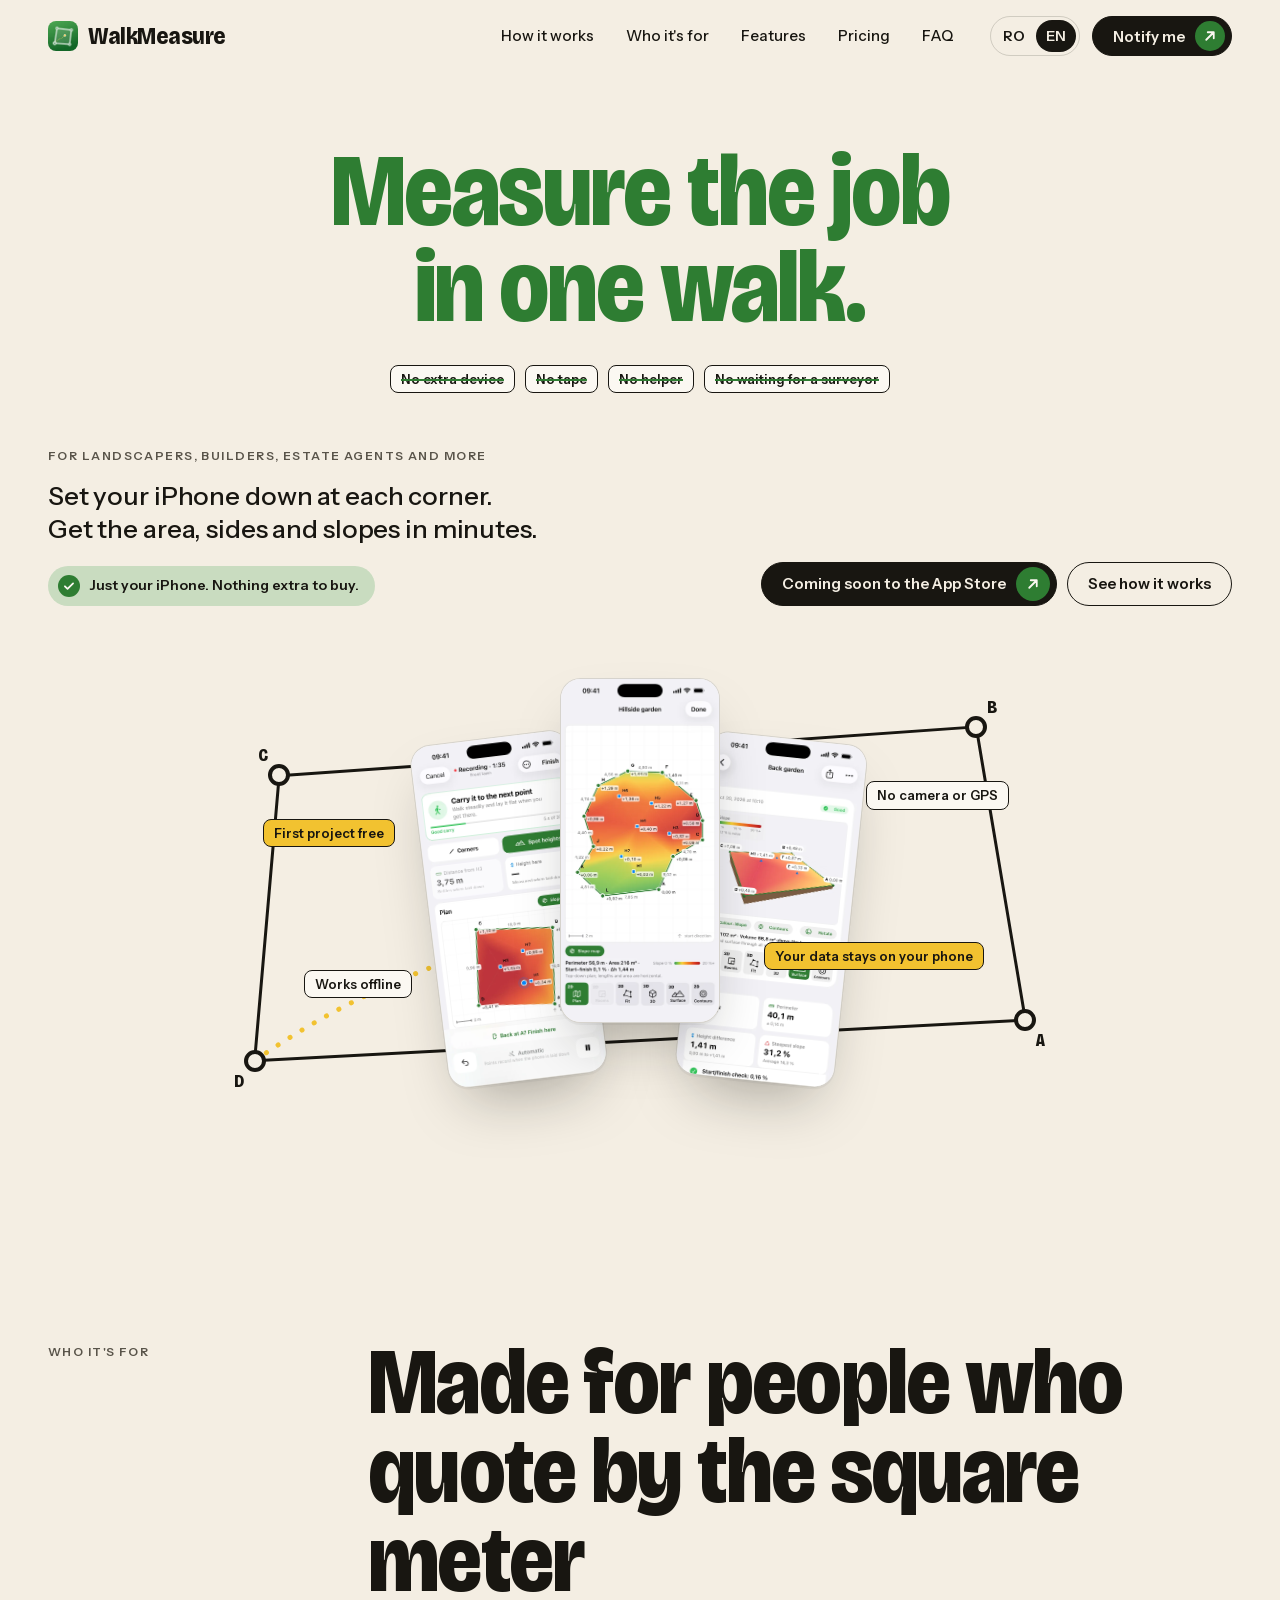
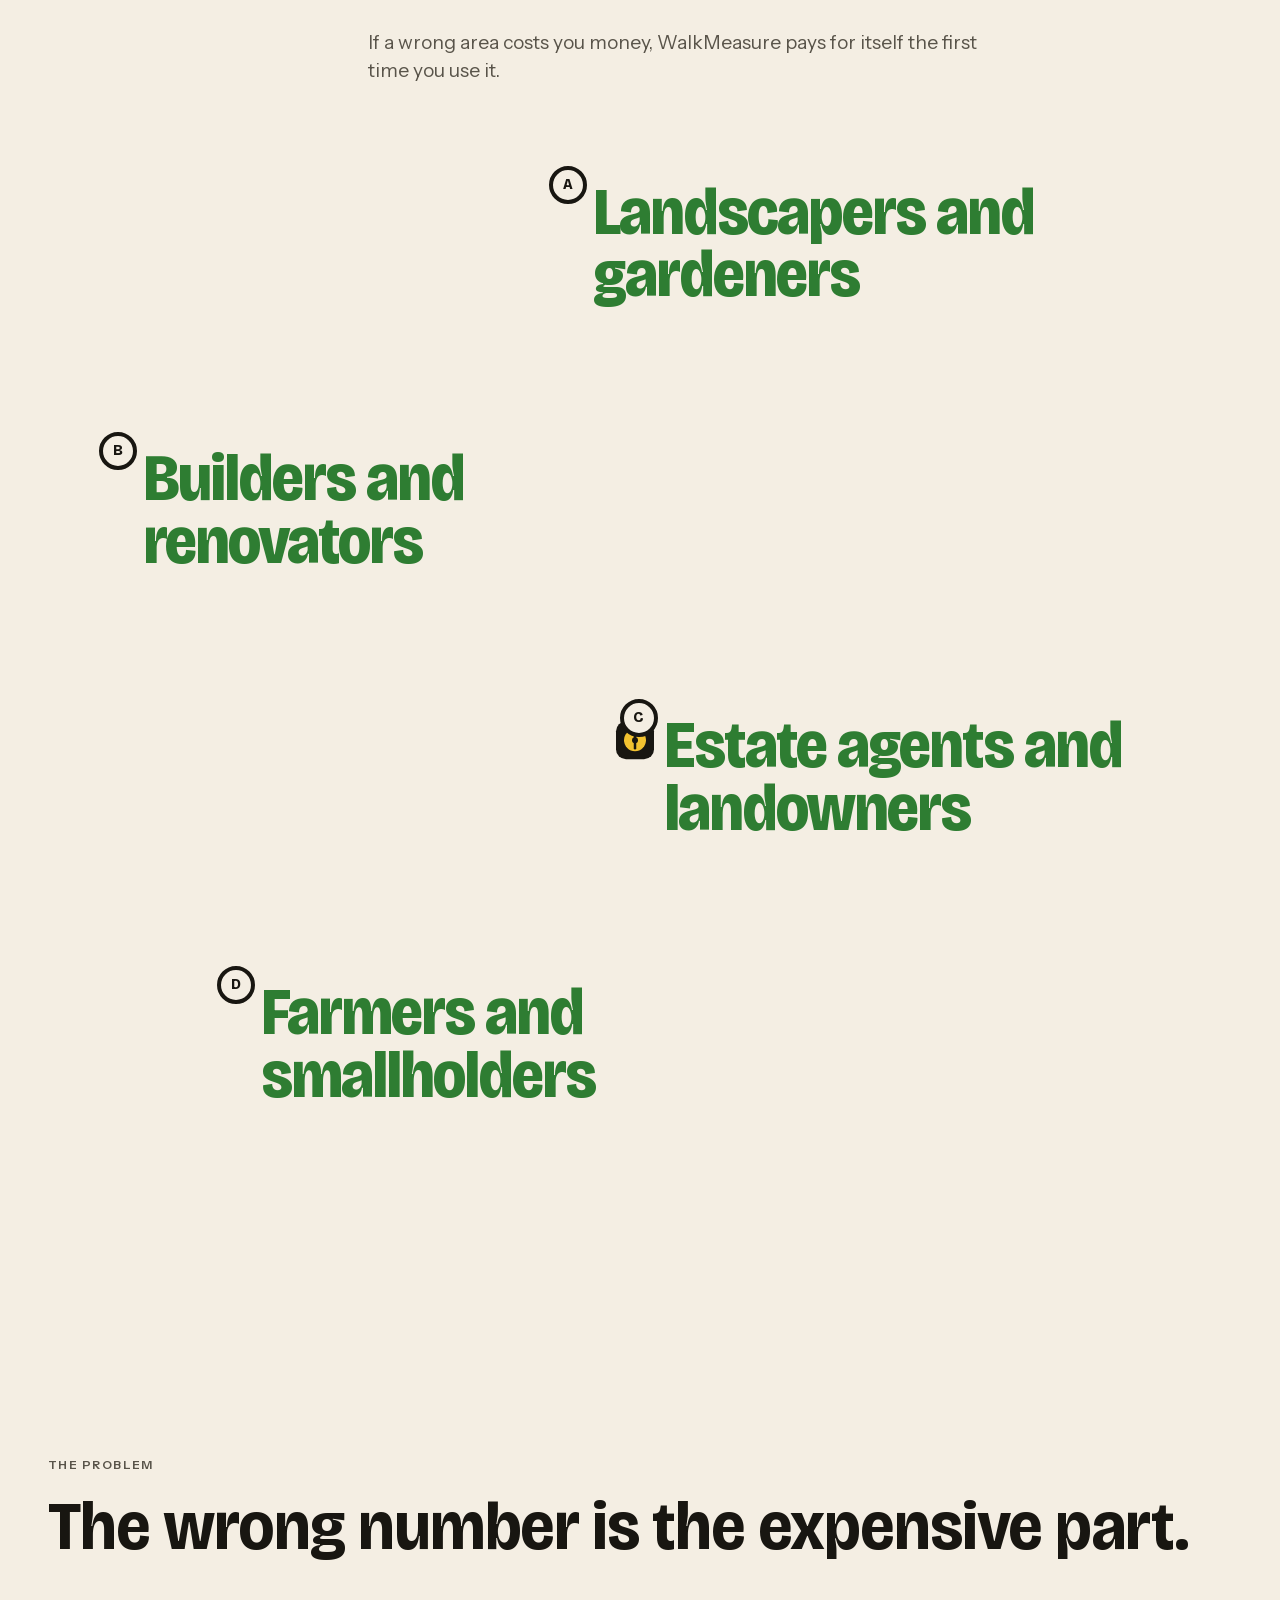
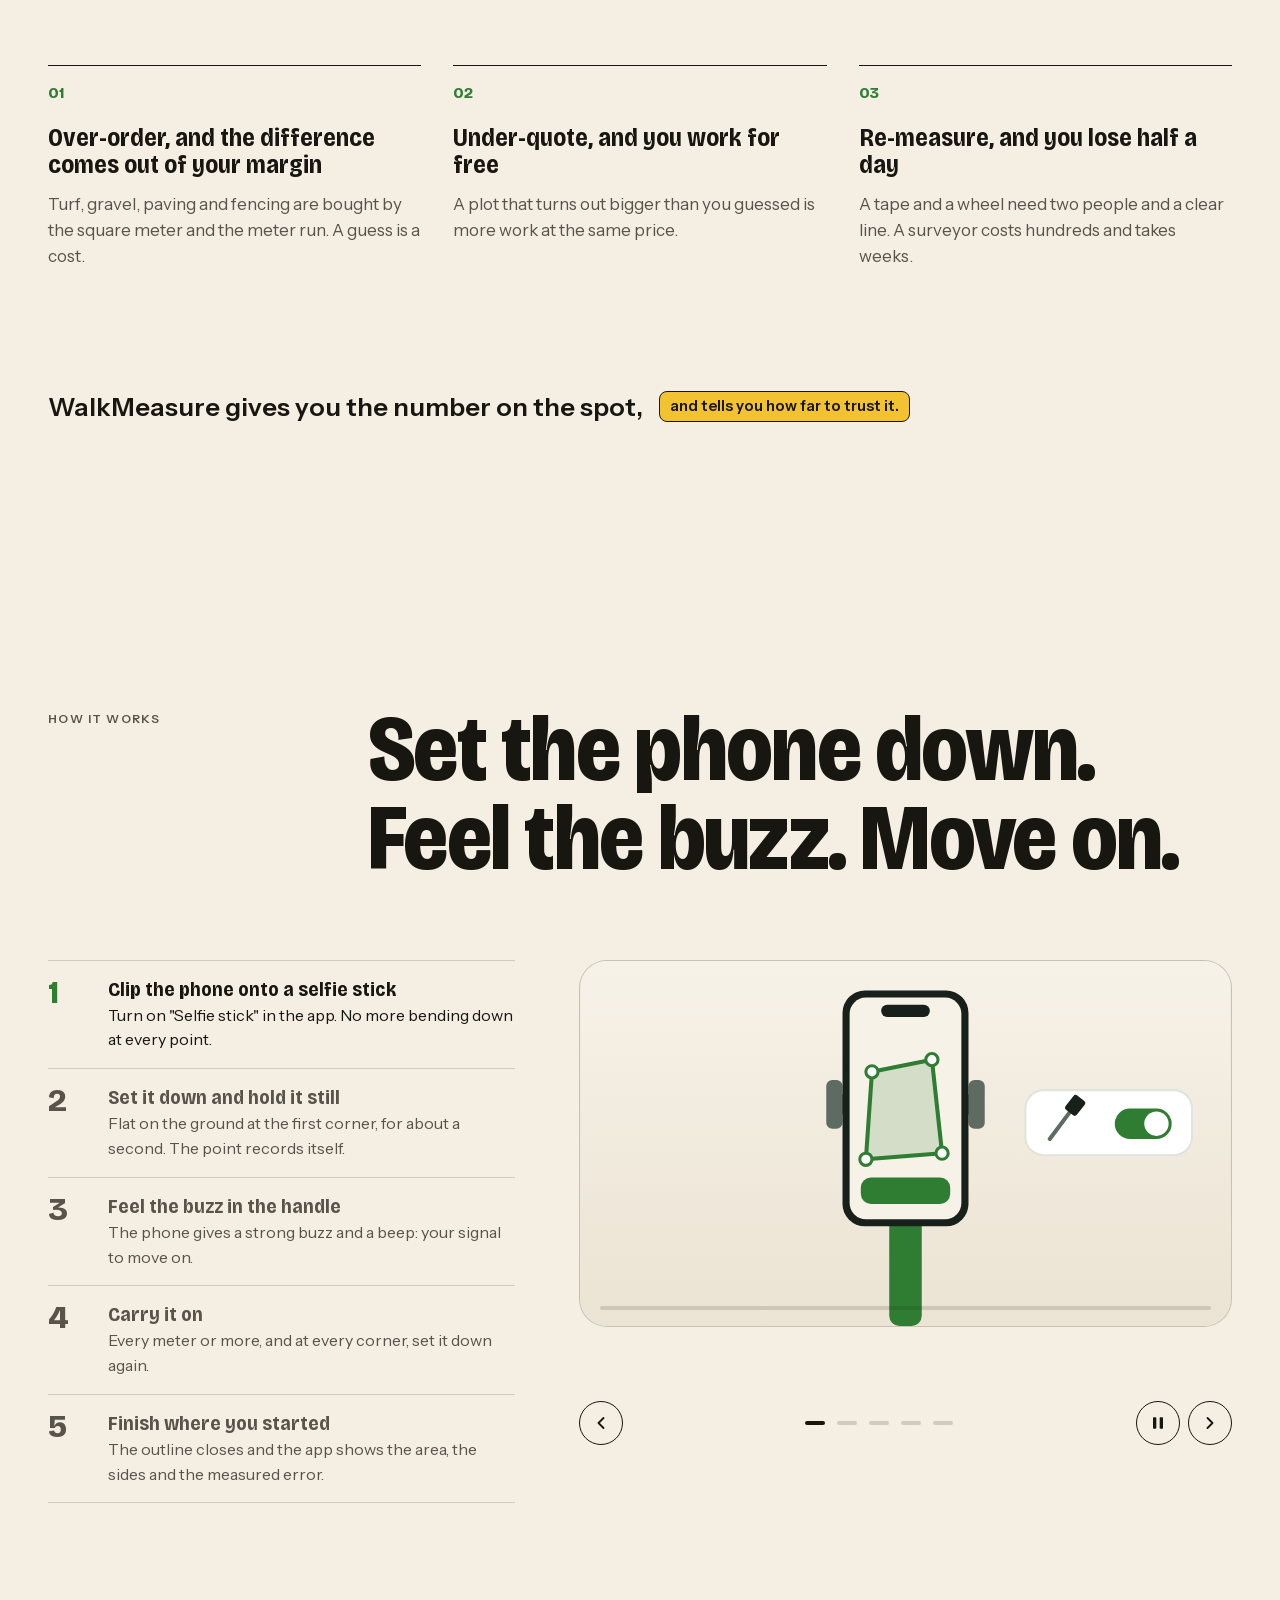
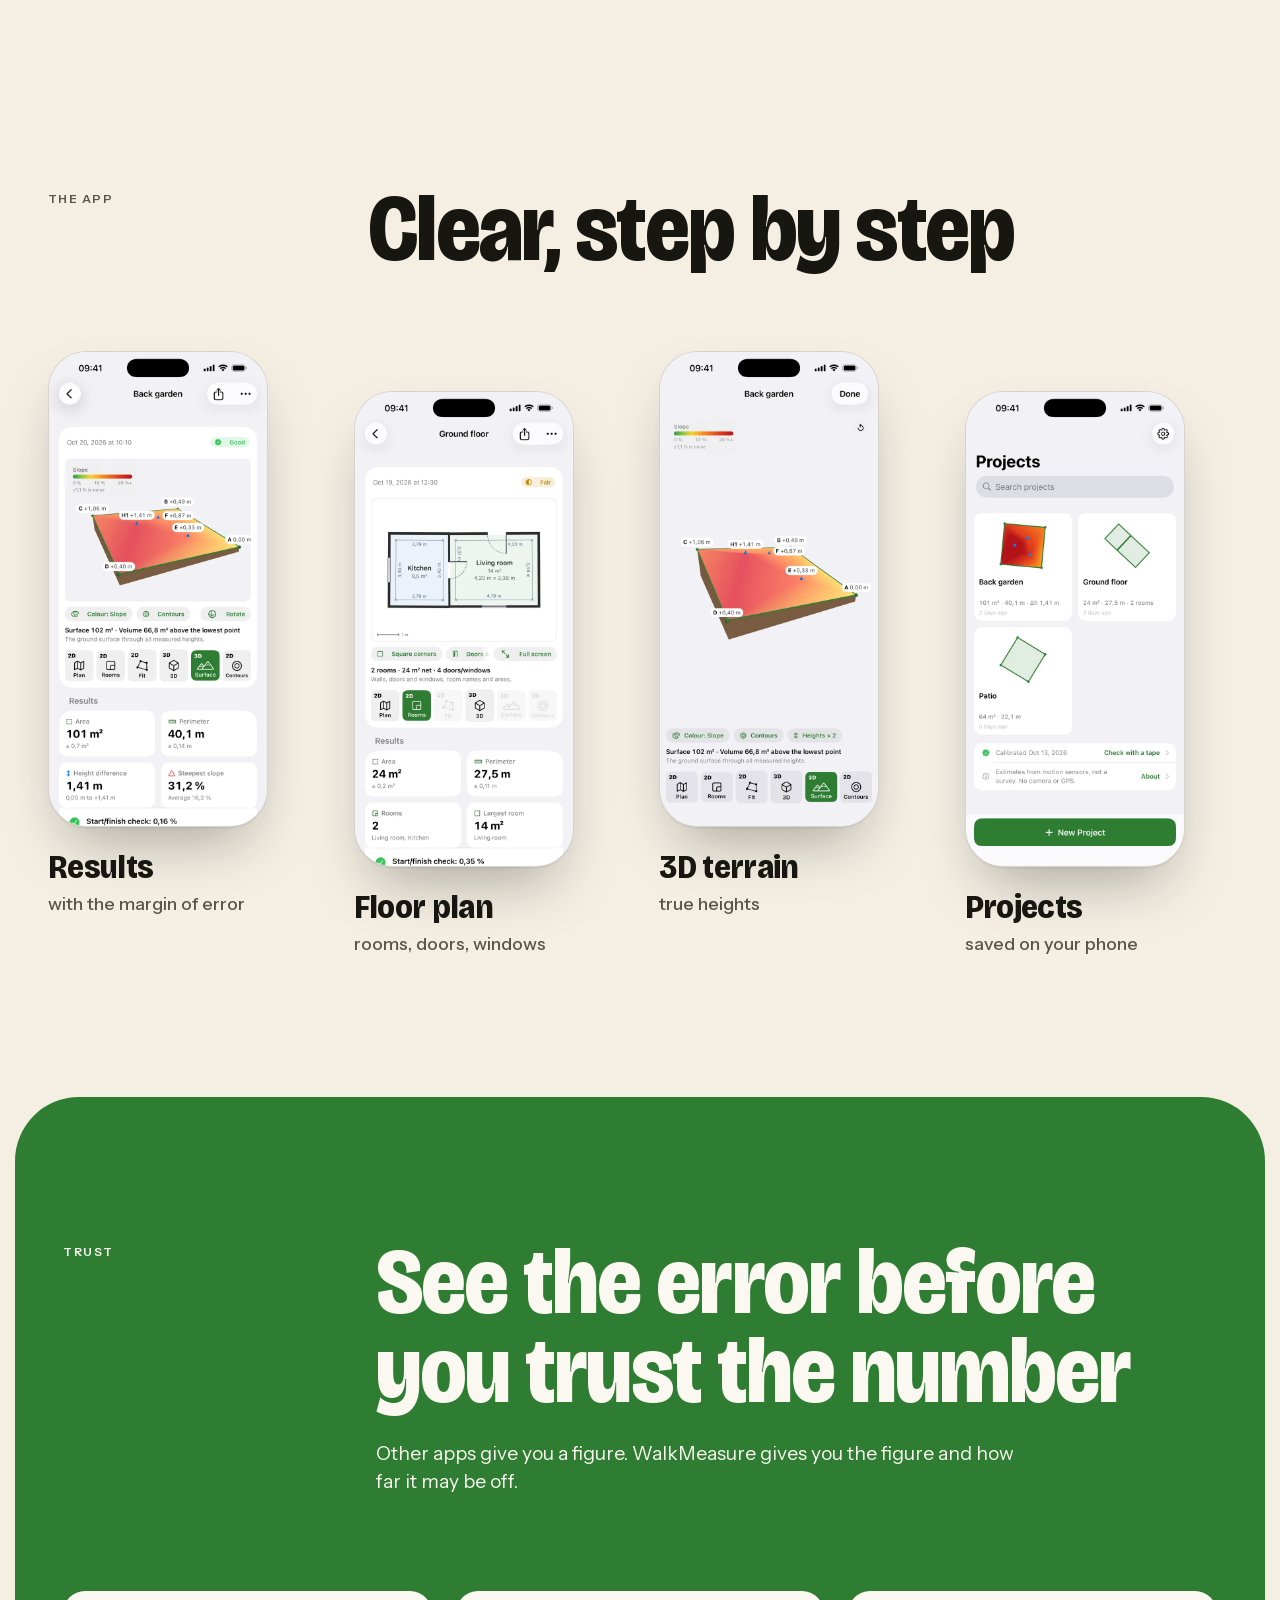
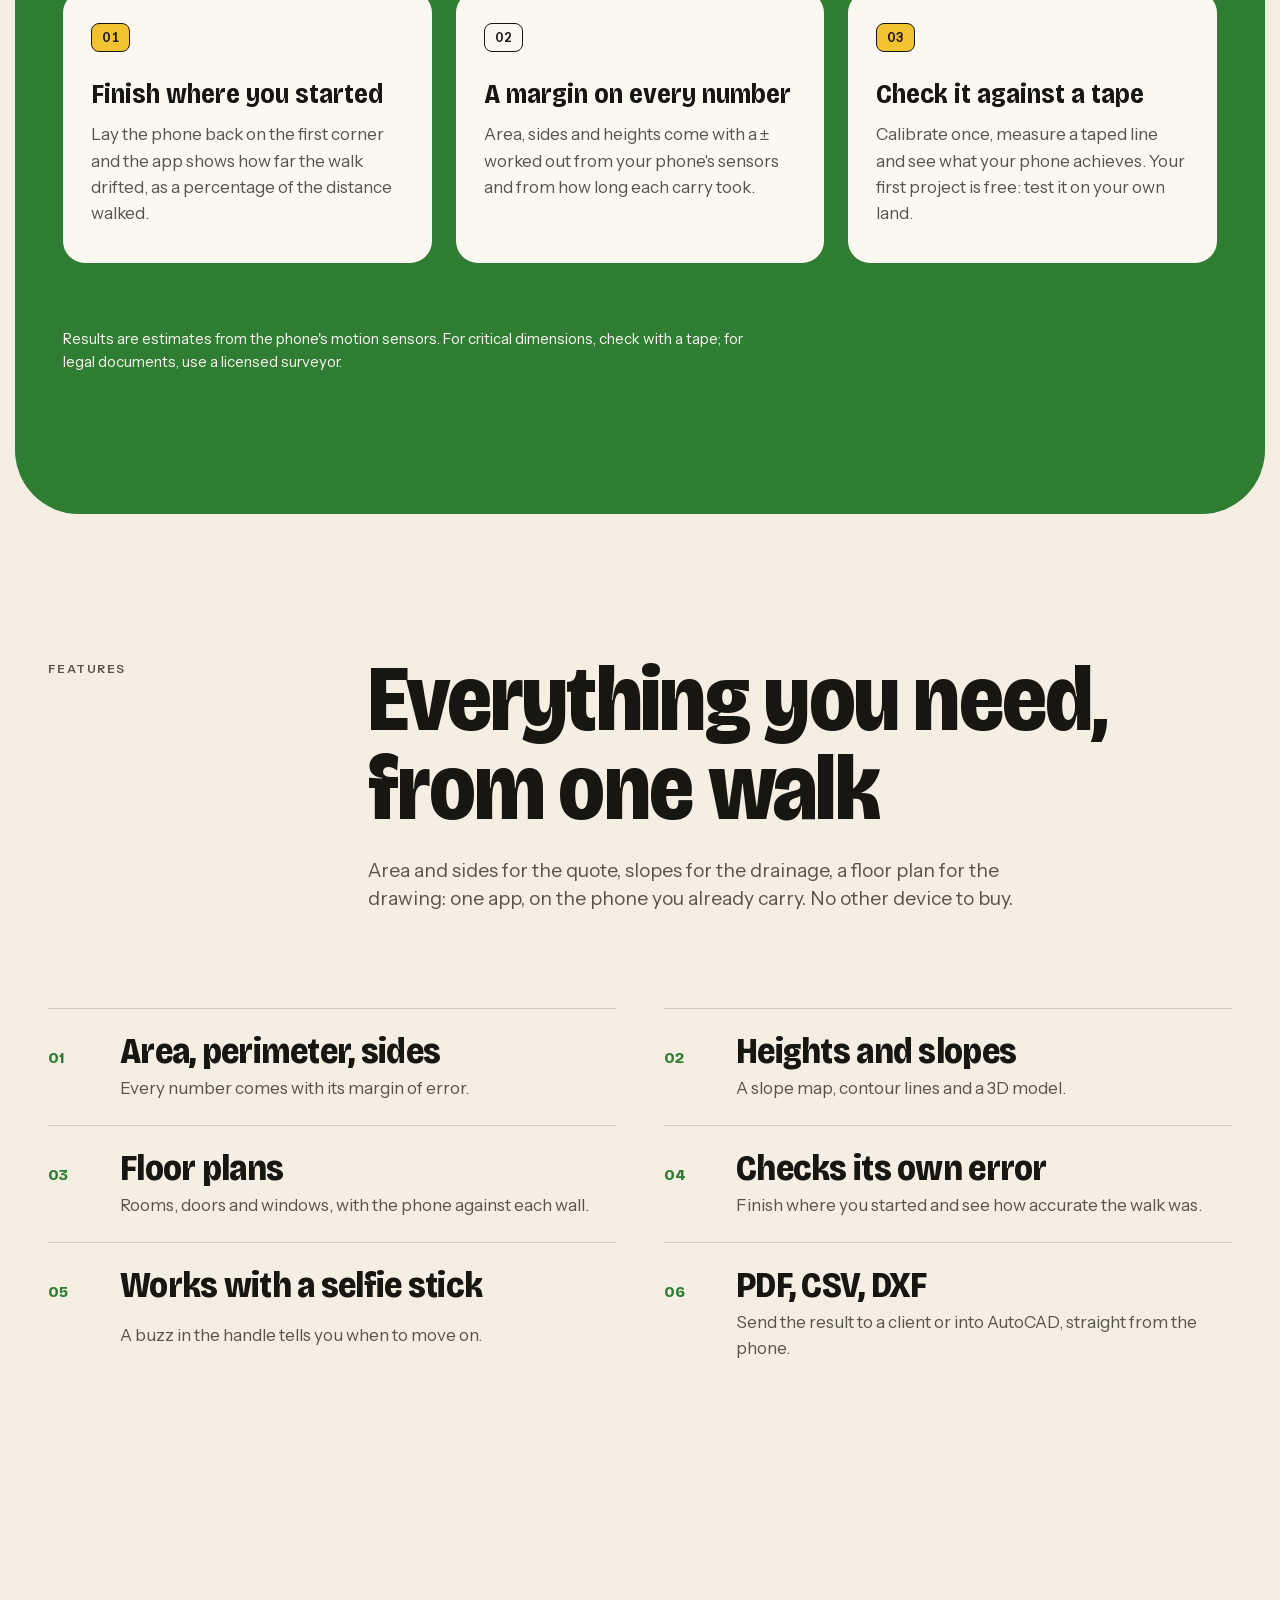
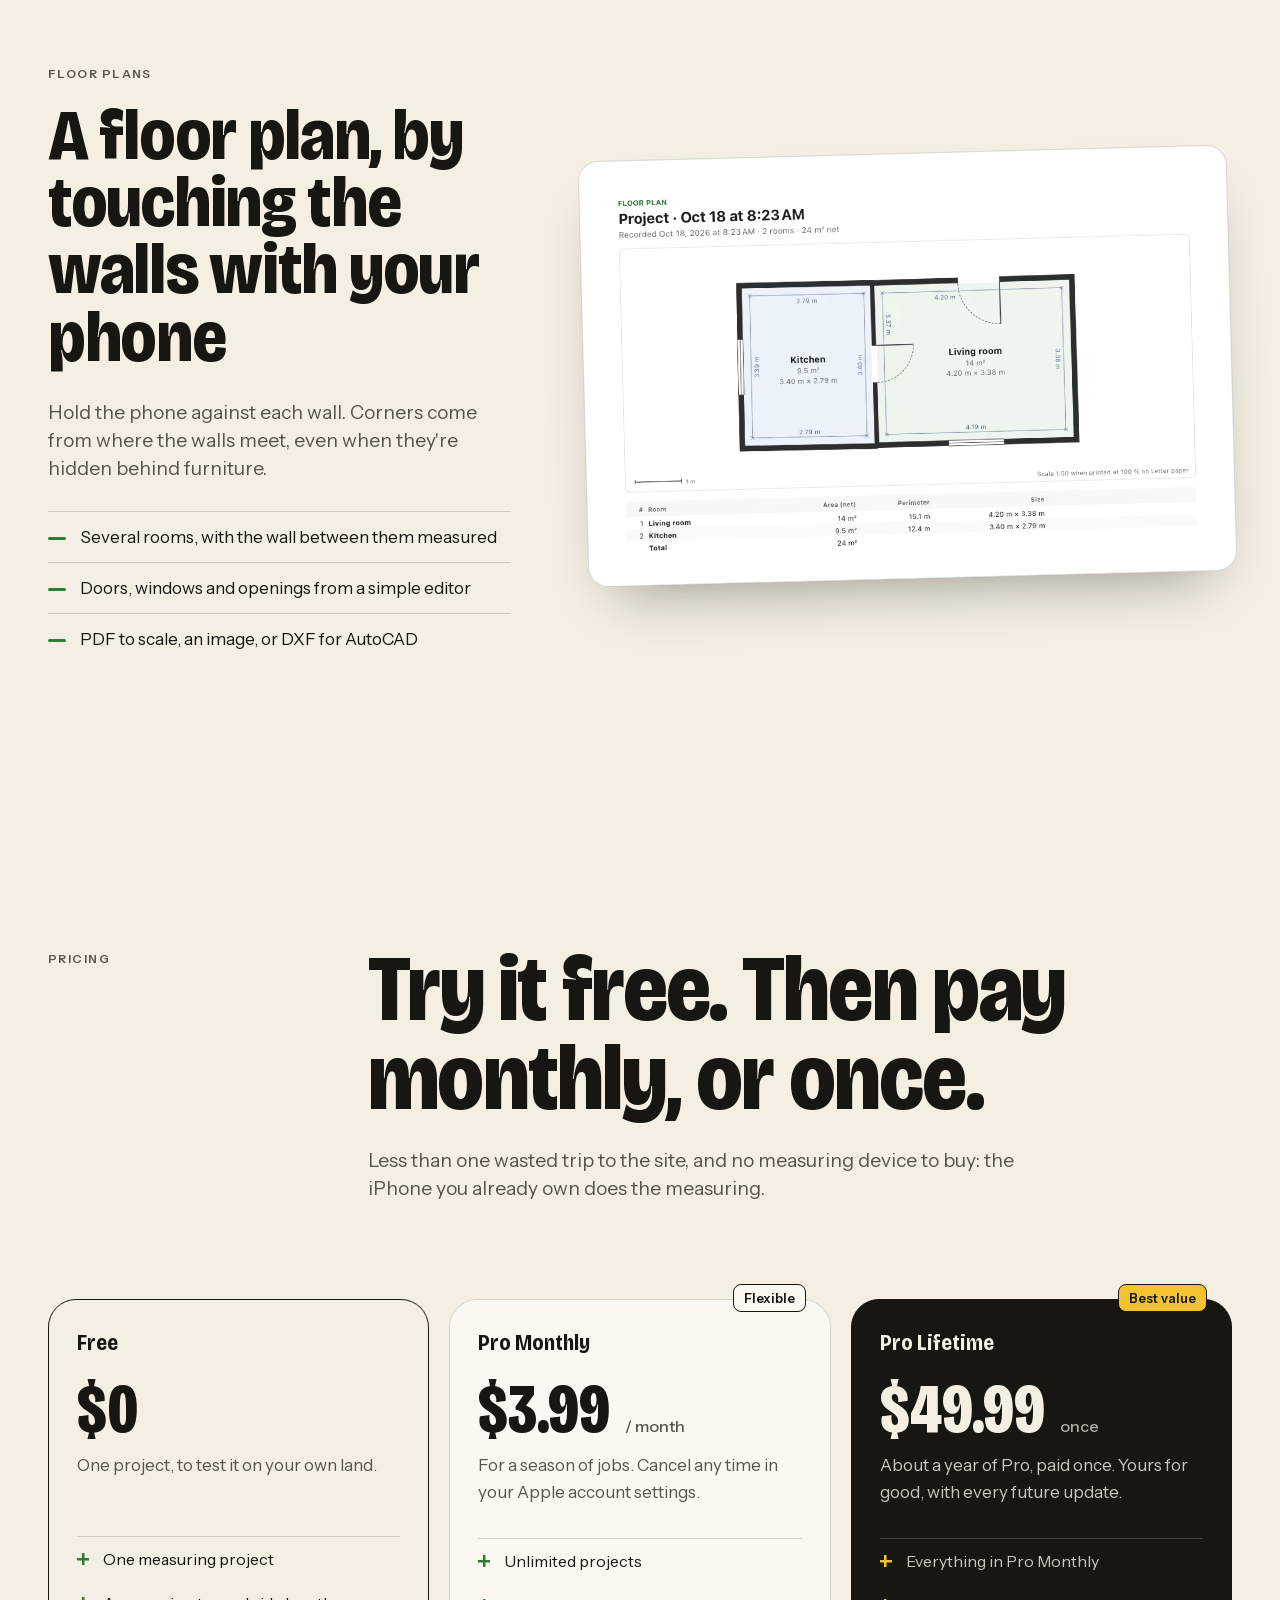
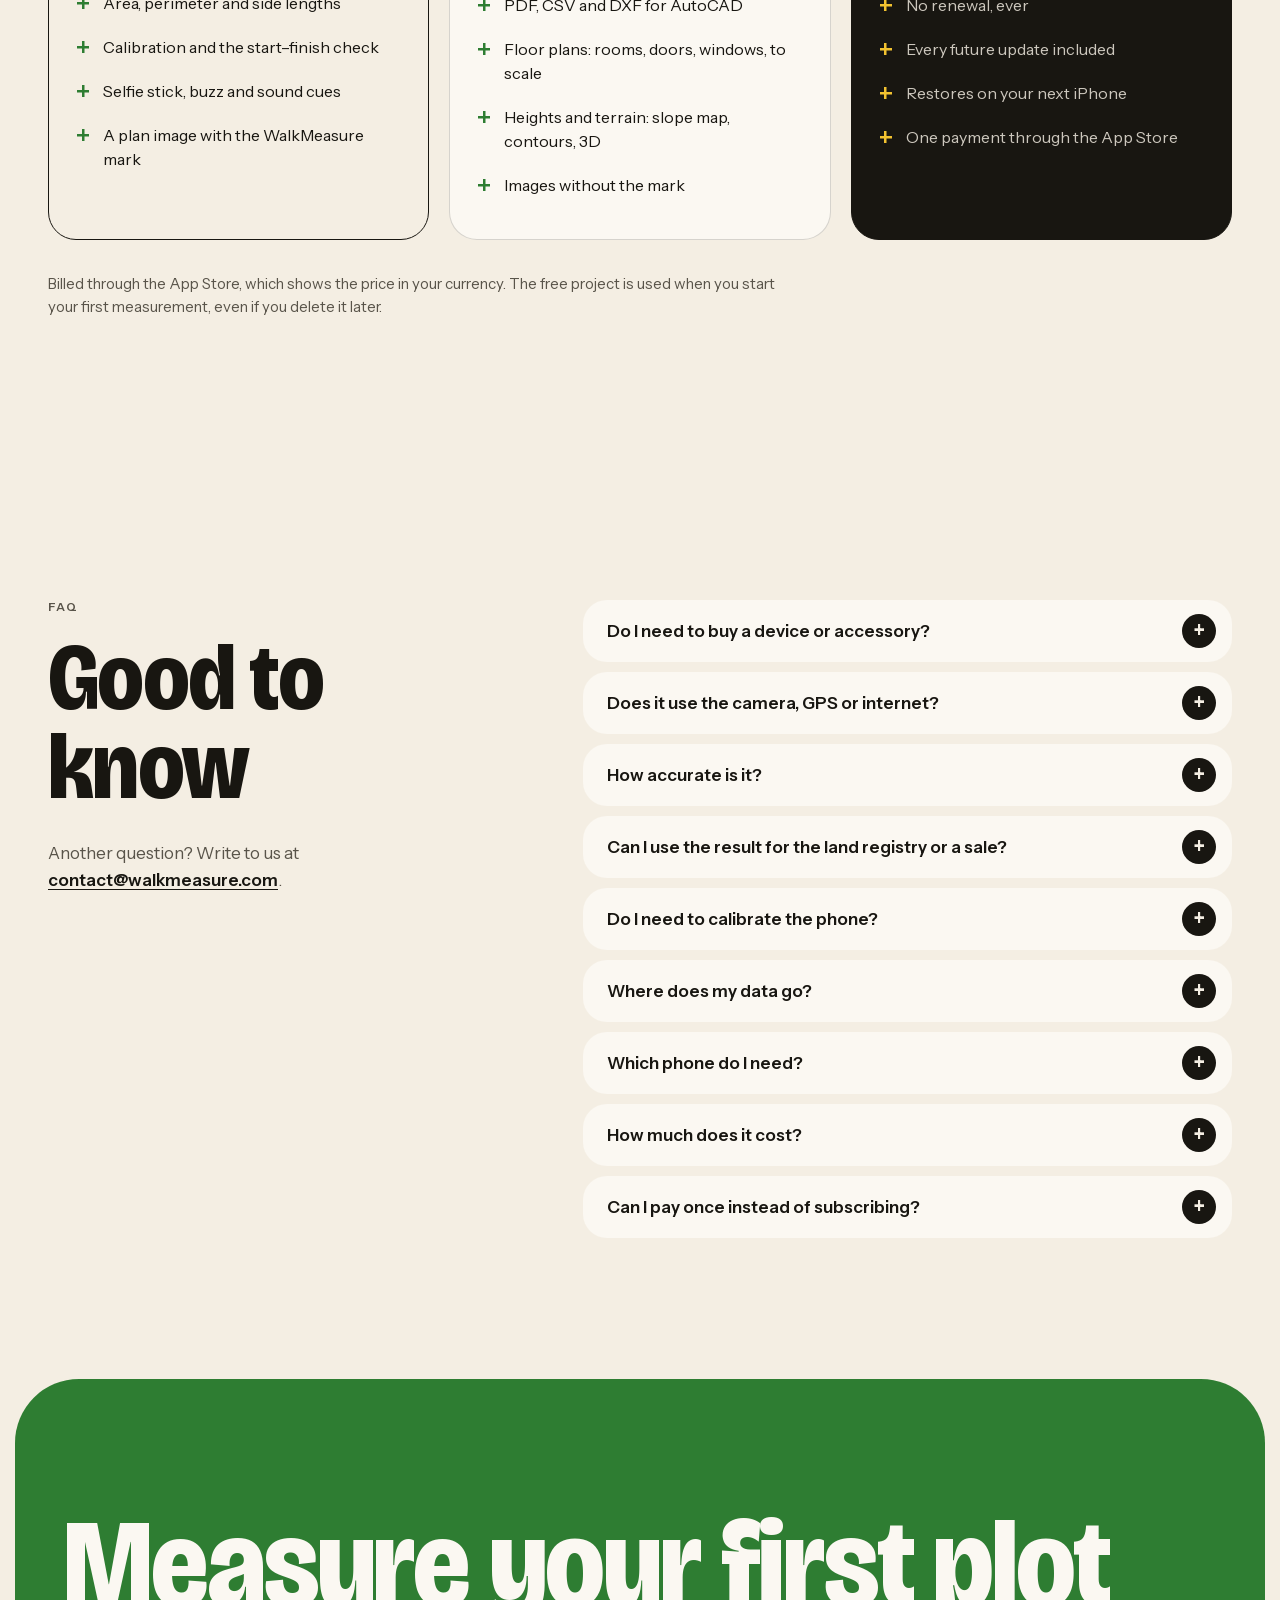
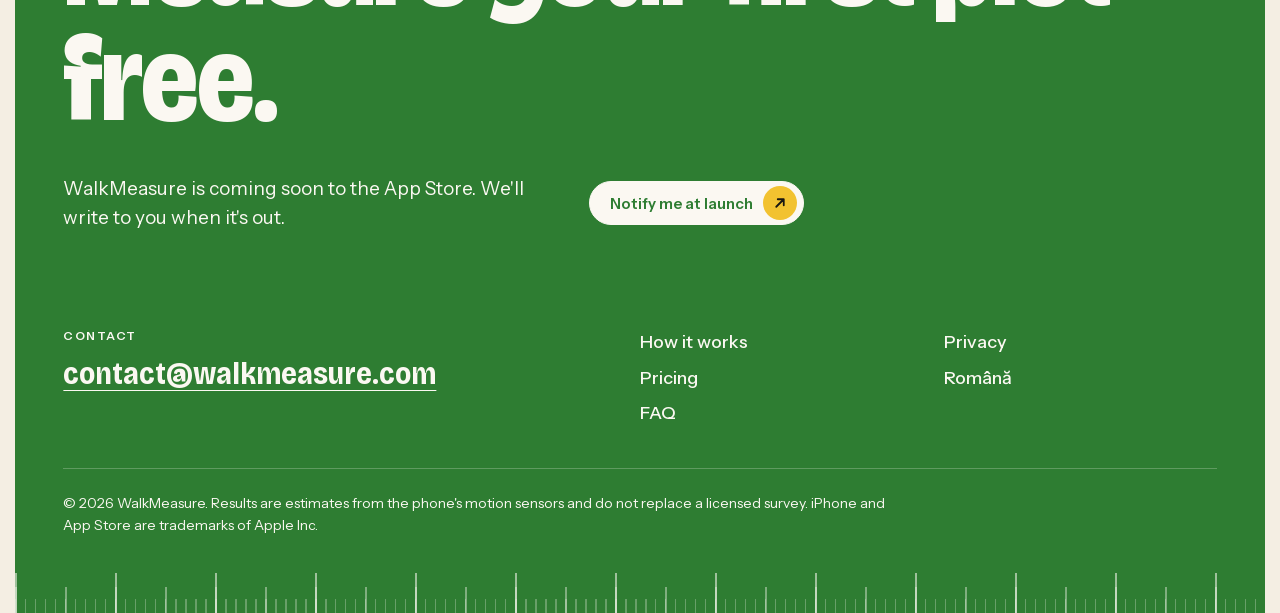
==== en/index.html @ c85b20f8 "Website: keep "margin of error" out of the hero Co-Authored-By: Claude Opus 5.5 <noreply@anthropic.c" ====
<!doctype html>
<html lang="en" class="no-js">
  <head>
    <meta charset="utf-8" />
    <meta
      name="viewport"
      content="width=device-width, initial-scale=1, viewport-fit=cover"
    />
    <title>
      WalkMeasure — measure a plot, a lawn or a room with your iPhone, no tape
      measure
    </title>
    <meta
      name="description"
      content="For landscapers, builders and estate agents who need the size of a plot, a lawn or a room today. Set your iPhone down at each corner: area, sides, slopes and floor plans in minutes. No extra device to buy: just the iPhone you already have. No camera, no GPS, no internet."
    />
    <meta name="theme-color" content="#f4eee3" />
    <meta name="color-scheme" content="only light" />
    <link rel="icon" href="../assets/favicon.svg" type="image/svg+xml" />
    <link rel="apple-touch-icon" href="../assets/img/apple-touch-icon.png" />
    <link rel="canonical" href="https://walkmeasure.com/en/" />
    <link rel="alternate" hreflang="ro" href="https://walkmeasure.com/" />
    <link rel="alternate" hreflang="en" href="https://walkmeasure.com/en/" />
    <link
      rel="alternate"
      hreflang="x-default"
      href="https://walkmeasure.com/en/"
    />
    <meta property="og:type" content="website" />
    <meta property="og:locale" content="en_US" />
    <meta
      property="og:title"
      content="WalkMeasure — measure the job in one walk"
    />
    <meta
      property="og:description"
      content="Area, sides, slopes and floor plans from your iPhone. No extra device, no tape measure, no GPS. First project free."
    />
    <meta property="og:url" content="https://walkmeasure.com/en/" />
    <meta
      property="og:image"
      content="https://walkmeasure.com/assets/img/og-en.png"
    />
    <meta property="og:image:width" content="1200" />
    <meta property="og:image:height" content="630" />
    <meta name="twitter:card" content="summary_large_image" />
    <link
      rel="preload"
      href="../assets/fonts/bricolage-latin.woff2"
      as="font"
      type="font/woff2"
      crossorigin
    />
    <link rel="stylesheet" href="../assets/styles.css?v=12" />
    <script defer src="../assets/site.js?v=12"></script>
  </head>
  <body>
    <a class="skip-link" href="#main">Skip to content</a>

    <header class="site-header">
      <div class="container header-inner">
        <a class="brand" href="./" aria-label="WalkMeasure — home">
          <img src="../assets/img/app-icon.png" width="30" height="30" alt="" />
          WalkMeasure
        </a>
        <button
          class="menu-toggle"
          type="button"
          aria-expanded="false"
          aria-controls="nav"
        >
          <svg
            viewBox="0 0 24 24"
            fill="none"
            stroke="currentColor"
            stroke-width="2.2"
            stroke-linecap="round"
            aria-hidden="true"
          >
            <path d="M4 8h16M4 16h16" />
          </svg>
          Menu
        </button>
        <nav class="nav" id="nav" aria-label="Main">
          <div class="nav-links">
            <a href="#how">How it works</a>
            <a href="#who">Who it's for</a>
            <a href="#features">Features</a>
            <a href="#pricing">Pricing</a>
            <a href="#faq">FAQ</a>
          </div>
          <div class="nav-end">
            <div class="lang" aria-label="Language">
              <a href="../" hreflang="ro" lang="ro">RO</a
              ><span aria-current="true">EN</span>
            </div>
            <a class="btn btn-primary" href="#start"
              >Notify me
              <span class="arrow"
                ><svg
                  viewBox="0 0 24 24"
                  fill="none"
                  stroke="currentColor"
                  stroke-width="2.4"
                  stroke-linecap="round"
                  stroke-linejoin="round"
                  aria-hidden="true"
                >
                  <path d="M7 17L17 7M9 7h8v8" /></svg></span
            ></a>
          </div>
        </nav>
      </div>
    </header>

    <main id="main">
      <!-- ============ HERO: the narrow promise, to a specific customer ============ -->
      <section class="hero">
        <div class="container">
          <div class="hero-title">
            <h1><span>Measure the job</span> <span>in one walk.</span></h1>
            <ul class="stickers" aria-label="No more">
              <li class="sticker">No extra device</li>
              <li class="sticker">No tape</li>
              <li class="sticker">No helper</li>
              <li class="sticker">No waiting for a surveyor</li>
            </ul>
          </div>

          <div class="hero-intro">
            <div class="hero-copy">
              <p class="label">For landscapers, builders, estate agents and more</p>
              <p class="lead">
                Set your iPhone down at each corner. Get the area, sides and
                slopes in minutes.
              </p>
              <p class="hero-badge">
                <svg viewBox="0 0 24 24" fill="none" stroke="currentColor" stroke-width="3" stroke-linecap="round" stroke-linejoin="round" aria-hidden="true"><path d="M5 12.5l4.5 4.5L19 7.5" /></svg>
                Just your iPhone. Nothing extra to buy.
              </p>
            </div>
            <div class="actions">
              <!-- Once the app is published: point href="#start" at the App Store page and swap the button for Apple's official badge. -->
              <a class="btn btn-primary" href="#start" data-appstore
                >Coming soon to the App Store
                <span class="arrow"
                  ><svg
                    viewBox="0 0 24 24"
                    fill="none"
                    stroke="currentColor"
                    stroke-width="2.4"
                    stroke-linecap="round"
                    stroke-linejoin="round"
                    aria-hidden="true"
                  >
                    <path d="M7 17L17 7M9 7h8v8" /></svg></span
              ></a>
              <a class="btn" href="#how">See how it works</a>
            </div>
          </div>

          <div class="hero-stage pop">
            <div class="phones">
              <svg
                class="plot"
                viewBox="0 0 100 100"
                preserveAspectRatio="none"
                aria-hidden="true"
              >
                <path class="edge" d="M6 24 L91 12 L97 84 L3 94 Z" />
                <path class="walk" d="M3 94 C 20 70, 34 66, 50 52" />
              </svg>
              <span
                class="plot-corner nw"
                style="left: 6%; top: 24%"
                aria-hidden="true"
                ><b>C</b></span
              >
              <span
                class="plot-corner ne"
                style="left: 91%; top: 12%"
                aria-hidden="true"
                ><b>B</b></span
              >
              <span
                class="plot-corner se"
                style="left: 97%; top: 84%"
                aria-hidden="true"
                ><b>A</b></span
              >
              <span
                class="plot-corner sw"
                style="left: 3%; top: 94%"
                aria-hidden="true"
                ><b>D</b></span
              >
              <figure class="shot shot-side shot-left">
                <img
                  src="../assets/img/app/measure.webp"
                  alt=""
                  width="660"
                  height="1434"
                />
              </figure>
              <figure class="shot shot-main">
                <img
                  src="../assets/img/app/plan-slope.webp"
                  alt="WalkMeasure's plan of a hillside garden: twelve corners and six spot heights, with side lengths, heights and a slope map from the flat lawn to the steep bank"
                  width="660"
                  height="1434"
                  fetchpriority="high"
                />
              </figure>
              <figure class="shot shot-side shot-right">
                <img
                  src="../assets/img/app/project-results.webp"
                  alt=""
                  width="660"
                  height="1434"
                />
              </figure>
            </div>
            <ul class="facts" aria-label="In short">
              <li class="sticker yellow">First project free</li>
              <li class="sticker">No camera or GPS</li>
              <li class="sticker">Works offline</li>
              <li class="sticker yellow">Your data stays on your phone</li>
            </ul>
          </div>
        </div>
      </section>

      <!-- ============ WHO IT'S FOR: the specific customer ============ -->
      <section id="who">
        <div class="container">
          <div class="head reveal">
            <span class="label">Who it's for</span>
            <h2>Made for people who quote by the square meter</h2>
            <p class="lead">
              If a wrong area costs you money, WalkMeasure pays for itself the
              first time you use it.
            </p>
          </div>
          <div class="route-wrap">
            <svg
              class="route-line"
              viewBox="0 0 100 100"
              preserveAspectRatio="none"
              aria-hidden="true"
            >
              <path class="dots" d="M44 2 L6 29 L50 55 L16 82" />
            </svg>
            <ul class="route">
              <li class="reveal">
                <h3>
                  <button
                    class="route-toggle"
                    type="button"
                    aria-expanded="false"
                    aria-controls="who-1"
                  >
                    Landscapers and gardeners<span
                      class="plus"
                      aria-hidden="true"
                      >+</span
                    >
                  </button>
                </h3>
                <div class="route-more" id="who-1">
                  <div>
                    <p>
                      Lawns, beds, paving and fences: quote from the real area
                      and order the right amount of turf, gravel or stone.
                    </p>
                  </div>
                </div>
              </li>
              <li class="reveal">
                <h3>
                  <button
                    class="route-toggle"
                    type="button"
                    aria-expanded="false"
                    aria-controls="who-2"
                  >
                    Builders and renovators<span class="plus" aria-hidden="true"
                      >+</span
                    >
                  </button>
                </h3>
                <div class="route-more" id="who-2">
                  <div>
                    <p>
                      Floor plans of existing rooms, with doors and windows,
                      ready for a quote or a drawing. No laser, no notebook.
                    </p>
                  </div>
                </div>
              </li>
              <li class="reveal">
                <h3>
                  <button
                    class="route-toggle"
                    type="button"
                    aria-expanded="false"
                    aria-controls="who-3"
                  >
                    Estate agents and landowners<span
                      class="plus"
                      aria-hidden="true"
                      >+</span
                    >
                  </button>
                </h3>
                <div class="route-more" id="who-3">
                  <div>
                    <p>
                      The size of a plot and a plan for the listing or the
                      family, before anyone pays for a survey.
                    </p>
                  </div>
                </div>
              </li>
              <li class="reveal">
                <h3>
                  <button
                    class="route-toggle"
                    type="button"
                    aria-expanded="false"
                    aria-controls="who-4"
                  >
                    Farmers and smallholders<span
                      class="plus"
                      aria-hidden="true"
                      >+</span
                    >
                  </button>
                </h3>
                <div class="route-more" id="who-4">
                  <div>
                    <p>
                      Fields, enclosures and how the ground slopes, walked in
                      minutes with the phone on a stick.
                    </p>
                  </div>
                </div>
              </li>
            </ul>
          </div>
        </div>
      </section>

      <!-- ============ THE PROBLEM: what a wrong number costs ============ -->
      <section id="problem">
        <div class="container">
          <span class="label reveal">The problem</span>
          <h2 class="statement fill">
            The wrong number is the expensive part.
          </h2>
          <ol class="costs">
            <li class="reveal">
              <h3>Over-order, and the difference comes out of your margin</h3>
              <p>
                Turf, gravel, paving and fencing are bought by the square meter
                and the meter run. A guess is a cost.
              </p>
            </li>
            <li class="reveal">
              <h3>Under-quote, and you work for free</h3>
              <p>
                A plot that turns out bigger than you guessed is more work at
                the same price.
              </p>
            </li>
            <li class="reveal">
              <h3>Re-measure, and you lose half a day</h3>
              <p>
                A tape and a wheel need two people and a clear line. A surveyor
                costs hundreds and takes weeks.
              </p>
            </li>
          </ol>
          <p class="promise reveal">
            WalkMeasure gives you the number on the spot,
            <span class="sticker yellow"
              >and tells you how far to trust it.</span
            >
          </p>
        </div>
      </section>

      <!-- ============ HOW IT WORKS ============ -->
      <section id="how">
        <div class="container">
          <div class="head reveal">
            <span class="label">How it works</span>
            <h2>Set the phone down. Feel the buzz. Move on.</h2>
          </div>

          <!--
        THE PRESENTATION BELOW STANDS IN FOR THE VIDEO.
        When the video is ready, replace the whole <div class="demo" ...> ... </div> block with, for example:

        <div class="video">
          <video src="../assets/video/how-it-works.mp4" poster="../assets/img/demo/1-stick.svg" controls playsinline preload="metadata"></video>
        </div>

        or, for YouTube (the no-cookie variant):

        <div class="video">
          <iframe src="https://www.youtube-nocookie.com/embed/VIDEO_ID" title="How WalkMeasure works" allow="encrypted-media; picture-in-picture" allowfullscreen loading="lazy"></iframe>
        </div>
      -->
          <div
            class="demo reveal"
            data-demo
            aria-roledescription="presentation"
            aria-label="How to measure with a selfie stick"
          >
            <div class="demo-stage">
              <figure class="slide active">
                <img
                  src="../assets/img/demo/1-stick.svg"
                  alt="The phone in a selfie stick's clamp, with the Selfie stick setting turned on"
                  width="640"
                  height="360"
                />
              </figure>
              <figure class="slide">
                <img
                  src="../assets/img/demo/2-place.svg"
                  alt="The phone lying flat on the ground at the first corner, held still for a second"
                  width="640"
                  height="360"
                  loading="lazy"
                />
              </figure>
              <figure class="slide">
                <img
                  src="../assets/img/demo/3-buzz.svg"
                  alt="The phone buzzes and the vibration is felt in the selfie stick's handle"
                  width="640"
                  height="360"
                  loading="lazy"
                />
              </figure>
              <figure class="slide">
                <img
                  src="../assets/img/demo/4-carry.svg"
                  alt="The phone is carried at least a meter to the next point"
                  width="640"
                  height="360"
                  loading="lazy"
                />
              </figure>
              <figure class="slide">
                <img
                  src="../assets/img/demo/5-result.svg"
                  alt="The outline closed at the starting point, with the area worked out"
                  width="640"
                  height="360"
                  loading="lazy"
                />
              </figure>
              <div class="demo-progress"><span></span></div>
            </div>
            <div class="slide-caption">
              <p class="active">
                <span class="num">1</span
                ><strong>Clip the phone onto a selfie stick</strong
                ><span
                  >Turn on "Selfie stick" in the app. No more bending down at
                  every point.</span
                >
              </p>
              <p>
                <span class="num">2</span
                ><strong>Set it down and hold it still</strong
                ><span
                  >Flat on the ground at the first corner, for about a second.
                  The point records itself.</span
                >
              </p>
              <p>
                <span class="num">3</span
                ><strong>Feel the buzz in the handle</strong
                ><span
                  >The phone gives a strong buzz and a beep: your signal to move
                  on.</span
                >
              </p>
              <p>
                <span class="num">4</span><strong>Carry it on</strong
                ><span
                  >Every meter or more, and at every corner, set it down
                  again.</span
                >
              </p>
              <p>
                <span class="num">5</span
                ><strong>Finish where you started</strong
                ><span
                  >The outline closes and the app shows the area, the sides and
                  the measured error.</span
                >
              </p>
            </div>
            <div class="demo-controls">
              <button
                class="demo-prev"
                type="button"
                aria-label="Previous step"
              >
                <svg
                  viewBox="0 0 24 24"
                  fill="none"
                  stroke="currentColor"
                  stroke-width="2.2"
                  stroke-linecap="round"
                  stroke-linejoin="round"
                  aria-hidden="true"
                >
                  <path d="M15 6l-6 6 6 6" />
                </svg>
              </button>
              <div class="demo-dots">
                <button type="button" aria-label="Step 1"></button>
                <button type="button" aria-label="Step 2"></button>
                <button type="button" aria-label="Step 3"></button>
                <button type="button" aria-label="Step 4"></button>
                <button type="button" aria-label="Step 5"></button>
              </div>
              <button
                class="demo-pause"
                type="button"
                aria-pressed="false"
                aria-label="Pause"
                data-pause-label="Pause"
                data-play-label="Play"
              >
                <svg
                  class="icon-pause"
                  viewBox="0 0 24 24"
                  fill="currentColor"
                  aria-hidden="true"
                >
                  <rect x="6" y="5" width="4" height="14" rx="1" />
                  <rect x="14" y="5" width="4" height="14" rx="1" />
                </svg>
                <svg
                  class="icon-play"
                  viewBox="0 0 24 24"
                  fill="currentColor"
                  aria-hidden="true"
                >
                  <path d="M7 5l12 7-12 7z" />
                </svg>
              </button>
              <button class="demo-next" type="button" aria-label="Next step">
                <svg
                  viewBox="0 0 24 24"
                  fill="none"
                  stroke="currentColor"
                  stroke-width="2.2"
                  stroke-linecap="round"
                  stroke-linejoin="round"
                  aria-hidden="true"
                >
                  <path d="M9 6l6 6-6 6" />
                </svg>
              </button>
            </div>
          </div>
        </div>
      </section>

      <!-- ============ SCREENS ============ -->
      <section id="screens">
        <div class="container">
          <div class="head reveal">
            <span class="label">The app</span>
            <h2>Clear, step by step</h2>
          </div>
          <ul class="screens">
            <li class="reveal">
              <figure>
                <div class="shot">
                  <img
                    src="../assets/img/app/project-results.webp"
                    alt="A project's results: the ground surface with its slope colors, area, perimeter, height difference and the start/finish check"
                    width="660"
                    height="1434"
                    loading="lazy"
                  />
                </div>
                <figcaption>
                  <strong>Results</strong><span>with the margin of error</span>
                </figcaption>
              </figure>
            </li>
            <li class="reveal">
              <figure>
                <div class="shot">
                  <img
                    src="../assets/img/app/floor-plan.webp"
                    alt="A two-room floor plan with doors, windows and wall lengths"
                    width="660"
                    height="1434"
                    loading="lazy"
                  />
                </div>
                <figcaption>
                  <strong>Floor plan</strong><span>rooms, doors, windows</span>
                </figcaption>
              </figure>
            </li>
            <li class="reveal">
              <figure>
                <div class="shot">
                  <img
                    src="../assets/img/app/surface-3d.webp"
                    alt="The ground surface in 3D, colored by height"
                    width="660"
                    height="1434"
                    loading="lazy"
                  />
                </div>
                <figcaption>
                  <strong>3D terrain</strong><span>true heights</span>
                </figcaption>
              </figure>
            </li>
            <li class="reveal">
              <figure>
                <div class="shot">
                  <img
                    src="../assets/img/app/projects.webp"
                    alt="The project list"
                    width="660"
                    height="1434"
                    loading="lazy"
                  />
                </div>
                <figcaption>
                  <strong>Projects</strong><span>saved on your phone</span>
                </figcaption>
              </figure>
            </li>
          </ul>
        </div>
      </section>

      <!-- ============ TRUST: the proof is in the product ============ -->
      <section id="trust" class="band">
        <div class="container">
          <div class="head reveal">
            <span class="label">Trust</span>
            <h2>See the error before you trust the number</h2>
            <p class="lead">
              Other apps give you a figure. WalkMeasure gives you the figure and
              how far it may be off.
            </p>
          </div>
          <ol class="notes">
            <li class="note reveal">
              <span class="sticker yellow">01</span>
              <h3>Finish where you started</h3>
              <p>
                Lay the phone back on the first corner and the app shows how far
                the walk drifted, as a percentage of the distance walked.
              </p>
            </li>
            <li class="note reveal">
              <span class="sticker">02</span>
              <h3>A margin on every number</h3>
              <p>
                Area, sides and heights come with a ± worked out from your
                phone's sensors and from how long each carry took.
              </p>
            </li>
            <li class="note reveal">
              <span class="sticker yellow">03</span>
              <h3>Check it against a tape</h3>
              <p>
                Calibrate once, measure a taped line and see what your phone
                achieves. Your first project is free: test it on your own land.
              </p>
            </li>
          </ol>
          <p class="fineprint reveal">
            Results are estimates from the phone's motion sensors. For critical
            dimensions, check with a tape; for legal documents, use a licensed
            surveyor.
          </p>
        </div>
      </section>

      <!-- ============ FEATURES ============ -->
      <section id="features">
        <div class="container">
          <div class="head reveal">
            <span class="label">Features</span>
            <h2>Everything you need, from one walk</h2>
            <p class="lead">
              Area and sides for the quote, slopes for the drainage, a floor
              plan for the drawing: one app, on the phone you already carry.
              No other device to buy.
            </p>
          </div>
          <ol class="index">
            <li class="reveal">
              <h3>Area, perimeter, sides</h3>
              <p>Every number comes with its margin of error.</p>
            </li>
            <li class="reveal">
              <h3>Heights and slopes</h3>
              <p>A slope map, contour lines and a 3D model.</p>
            </li>
            <li class="reveal">
              <h3>Floor plans</h3>
              <p>Rooms, doors and windows, with the phone against each wall.</p>
            </li>
            <li class="reveal">
              <h3>Checks its own error</h3>
              <p>Finish where you started and see how accurate the walk was.</p>
            </li>
            <li class="reveal">
              <h3>Works with a selfie stick</h3>
              <p>A buzz in the handle tells you when to move on.</p>
            </li>
            <li class="reveal">
              <h3>PDF, CSV, DXF</h3>
              <p>
                Send the result to a client or into AutoCAD, straight from the
                phone.
              </p>
            </li>
          </ol>
        </div>
      </section>

      <!-- ============ FLOOR PLANS ============ -->
      <section id="floorplans">
        <div class="container split">
          <div class="reveal">
            <span class="label">Floor plans</span>
            <h2>A floor plan, by touching the walls with your phone</h2>
            <p class="lead">
              Hold the phone against each wall. Corners come from where the
              walls meet, even when they're hidden behind furniture.
            </p>
            <ul class="dash">
              <li>Several rooms, with the wall between them measured</li>
              <li>Doors, windows and openings from a simple editor</li>
              <li>PDF to scale, an image, or DXF for AutoCAD</li>
            </ul>
          </div>
          <div class="reveal">
            <img
              class="doc"
              src="../assets/img/floor-plan-pdf.webp"
              alt="A floor plan exported as PDF, with two rooms, doors, windows and dimensions"
              width="948"
              height="604"
              loading="lazy"
            />
          </div>
        </div>
      </section>

      <!-- ============ PRICING ============ -->
      <section id="pricing">
        <div class="container">
          <div class="head reveal">
            <span class="label">Pricing</span>
            <h2>Try it free. Then pay monthly, or once.</h2>
            <p class="lead">
              Less than one wasted trip to the site, and no measuring device to
              buy: the iPhone you already own does the measuring.
            </p>
          </div>
          <div class="pricing">
            <article class="plan reveal">
              <h3>Free</h3>
              <p class="price">$0</p>
              <p class="plan-note">One project, to test it on your own land.</p>
              <ul>
                <li>One measuring project</li>
                <li>Area, perimeter and side lengths</li>
                <li>Calibration and the start–finish check</li>
                <li>Selfie stick, buzz and sound cues</li>
                <li>A plan image with the WalkMeasure mark</li>
              </ul>
            </article>
            <article class="plan plan-pro reveal">
              <span class="sticker plan-tag">Flexible</span>
              <h3>Pro Monthly</h3>
              <p class="price">$3.99 <span>/ month</span></p>
              <p class="plan-note">
                For a season of jobs. Cancel any time in your Apple account
                settings.
              </p>
              <ul>
                <li>Unlimited projects</li>
                <li>PDF, CSV and DXF for AutoCAD</li>
                <li>Floor plans: rooms, doors, windows, to scale</li>
                <li>Heights and terrain: slope map, contours, 3D</li>
                <li>Images without the mark</li>
              </ul>
            </article>
            <article class="plan plan-best reveal">
              <span class="sticker yellow plan-tag">Best value</span>
              <h3>Pro Lifetime</h3>
              <p class="price">$49.99 <span>once</span></p>
              <p class="plan-note">
                About a year of Pro, paid once. Yours for good, with every
                future update.
              </p>
              <ul>
                <li>Everything in Pro Monthly</li>
                <li>No renewal, ever</li>
                <li>Every future update included</li>
                <li>Restores on your next iPhone</li>
                <li>One payment through the App Store</li>
              </ul>
            </article>
          </div>
          <p class="pricing-note reveal">
            Billed through the App Store, which shows the price in your
            currency. The free project is used when you start your first
            measurement, even if you delete it later.
          </p>
        </div>
      </section>

      <!-- ============ FAQ ============ -->
      <section id="faq">
        <div class="container faq-grid">
          <div class="faq-aside reveal">
            <span class="label">FAQ</span>
            <h2>Good to know</h2>
            <p class="faq-more">
              Another question? Write to us at
              <a href="mailto:contact@walkmeasure.com"
                >contact@walkmeasure.com</a
              >.
            </p>
          </div>
          <div class="faq reveal">
            <details>
              <summary>Do I need to buy a device or accessory?</summary>
              <p>
                No. WalkMeasure measures with the motion sensors already built
                into your iPhone: no wheel, laser, sensor or clip-on to buy, pair
                or charge. A selfie stick helps you reach the corners without
                bending down, but it is optional.
              </p>
            </details>
            <details>
              <summary>Does it use the camera, GPS or internet?</summary>
              <p>
                No. Only the iPhone's accelerometer and gyroscope. Measuring
                works offline, indoors, under trees and anywhere GPS is weak.
                You only need the internet to buy Pro.
              </p>
            </details>
            <details>
              <summary>How accurate is it?</summary>
              <p>
                It depends on calibration and on how often you set the phone
                down. Every result comes with its margin of error, and returning
                to the start checks it. For critical dimensions, check with a
                tape measure.
              </p>
            </details>
            <details>
              <summary>
                Can I use the result for the land registry or a sale?
              </summary>
              <p>
                No. Official documents need a licensed surveyor. WalkMeasure
                quickly tells you what to expect, so you decide what is worth a
                surveyor's visit.
              </p>
            </details>
            <details>
              <summary>Do I need to calibrate the phone?</summary>
              <p>
                Once, at the start: rest it on a table on each of its six sides,
                about a minute in all. The app guides you.
              </p>
            </details>
            <details>
              <summary>Where does my data go?</summary>
              <p>
                It stays on your phone. No account, no ads, no analytics. You
                share projects yourself, as PDF, CSV or DXF, only when you want
                to.
              </p>
            </details>
            <details>
              <summary>Which phone do I need?</summary>
              <p>An iPhone running iOS 17 or later.</p>
            </details>
            <details>
              <summary>How much does it cost?</summary>
              <p>
                The app is free for one project. WalkMeasure Pro is $3.99 a
                month, cancelled any time, or $49.99 once for good. Both through
                the App Store. See <a href="#pricing">pricing</a>.
              </p>
            </details>
            <details>
              <summary>Can I pay once instead of subscribing?</summary>
              <p>
                Yes. Pro Lifetime is a one-time purchase of $49.99: every Pro
                feature, for good, including future updates. It belongs to your
                Apple ID, so Restore Purchases brings it back on a new iPhone.
              </p>
            </details>
          </div>
        </div>
      </section>

      <!-- ============ CTA ============ -->
      <section id="start">
        <div class="finale">
          <div class="container">
            <h2 class="reveal">Measure your first plot free.</h2>
            <div class="cta-row reveal">
              <p>
                WalkMeasure is coming soon to the App Store. We'll write to you
                when it's out.
              </p>
              <a
                class="btn btn-primary"
                href="mailto:contact@walkmeasure.com?subject=WalkMeasure%20%E2%80%94%20notify%20me%20at%20launch"
                >Notify me at launch
                <span class="arrow"
                  ><svg
                    viewBox="0 0 24 24"
                    fill="none"
                    stroke="currentColor"
                    stroke-width="2.4"
                    stroke-linecap="round"
                    stroke-linejoin="round"
                    aria-hidden="true"
                  >
                    <path d="M7 17L17 7M9 7h8v8" /></svg></span
              ></a>
            </div>
          </div>
        </div>
      </section>
    </main>

    <footer class="site-footer">
      <div class="container">
        <div class="footer-grid">
          <div>
            <span class="label">Contact</span>
            <a class="footer-mail" href="mailto:contact@walkmeasure.com"
              >contact@walkmeasure.com</a
            >
          </div>
          <nav class="footer-links" aria-label="Footer">
            <a href="#how">How it works</a>
            <a href="#pricing">Pricing</a>
            <a href="#faq">FAQ</a>
          </nav>
          <div class="footer-links">
            <a href="privacy.html">Privacy</a>
            <a href="../" hreflang="ro" lang="ro">Română</a>
          </div>
        </div>
        <p class="disclaimer">
          © <span data-year>2026</span> WalkMeasure. Results are estimates from
          the phone's motion sensors and do not replace a licensed survey.
          iPhone and App Store are trademarks of Apple Inc.
        </p>
      </div>
      <span class="ruler" aria-hidden="true"></span>
    </footer>
  </body>
</html>
---- assets/styles.css ----
/* WalkMeasure — presentation site. Plain CSS. Fonts are self-hosted (assets/fonts),
   so the site makes no requests to anyone else. */

/* ---------- Fonts (SIL Open Font License, see assets/fonts/README.md) ---------- */

@font-face {
  font-family: "Bricolage Grotesque";
  font-style: normal;
  font-weight: 400 800;
  font-stretch: 75% 100%;
  font-display: swap;
  src: url(fonts/bricolage-latin-ext.woff2) format("woff2");
  unicode-range: U+0100-02BA, U+02BD-02C5, U+02C7-02CC, U+02CE-02D7, U+02DD-02FF, U+0304, U+0308, U+0329, U+1D00-1DBF, U+1E00-1E9F, U+1EF2-1EFF, U+2020, U+20A0-20AB, U+20AD-20C4, U+2113, U+2C60-2C7F, U+A720-A7FF;
}
@font-face {
  font-family: "Bricolage Grotesque";
  font-style: normal;
  font-weight: 400 800;
  font-stretch: 75% 100%;
  font-display: swap;
  src: url(fonts/bricolage-latin.woff2) format("woff2");
  unicode-range: U+0000-00FF, U+0131, U+0152-0153, U+02BB-02BC, U+02C6, U+02DA, U+02DC, U+0304, U+0308, U+0329, U+2000-206F, U+20AC, U+2122, U+2191, U+2193, U+2212, U+2215, U+FEFF, U+FFFD;
}
@font-face {
  font-family: "Instrument Sans";
  font-style: normal;
  font-weight: 400 700;
  font-stretch: 75% 100%;
  font-display: swap;
  src: url(fonts/instrument-latin-ext.woff2) format("woff2");
  unicode-range: U+0100-02BA, U+02BD-02C5, U+02C7-02CC, U+02CE-02D7, U+02DD-02FF, U+0304, U+0308, U+0329, U+1D00-1DBF, U+1E00-1E9F, U+1EF2-1EFF, U+2020, U+20A0-20AB, U+20AD-20C4, U+2113, U+2C60-2C7F, U+A720-A7FF;
}
@font-face {
  font-family: "Instrument Sans";
  font-style: normal;
  font-weight: 400 700;
  font-stretch: 75% 100%;
  font-display: swap;
  src: url(fonts/instrument-latin.woff2) format("woff2");
  unicode-range: U+0000-00FF, U+0131, U+0152-0153, U+02BB-02BC, U+02C6, U+02DA, U+02DC, U+0304, U+0308, U+0329, U+2000-206F, U+20AC, U+2122, U+2191, U+2193, U+2212, U+2215, U+FEFF, U+FFFD;
}

/* ---------- Tokens ----------
   Three colours do the work: paper, ink and the app's green (its accent colour,
   the middle of the icon's gradient). Green is kept to
   large type, fills and marks; small text stays ink so it reads well. The yellow is the
   dotted walk from the app icon, used only for the walked path and stickers. */

:root {
  --paper: #f4eee3;
  --paper-2: #ebe3d4;
  --card: #fbf8f2;
  --ink: #181611;
  --muted: #59544a;
  --line: rgba(24, 22, 17, .16);
  --green: #2e7d32;
  --green-band: #2e7d32;
  --green-soft: #c9dcc0;
  --on-green: #fbf8f2;
  --yellow: #f2c230;
  --on-yellow: #181611;
  --display: "Bricolage Grotesque", "Arial Narrow", "Helvetica Neue", Arial, sans-serif;
  --text: "Instrument Sans", -apple-system, BlinkMacSystemFont, "Segoe UI", Roboto, Arial, sans-serif;
  --max: 1320px;
  --gutter: clamp(16px, 4vw, 48px);
  --radius: 28px;
  /* The site is light only, also when the visitor's system is dark. */
  color-scheme: only light;
}


/* ---------- Base ---------- */

* { box-sizing: border-box; }

html { scroll-behavior: smooth; -webkit-text-size-adjust: 100%; scroll-padding-top: 88px; }
@media (prefers-reduced-motion: reduce) { html { scroll-behavior: auto; } }

body {
  margin: 0;
  background: var(--paper);
  color: var(--ink);
  font: 400 17px/1.55 var(--text);
  -webkit-font-smoothing: antialiased;
  overflow-x: hidden;
}

img { max-width: 100%; height: auto; display: block; }
a { color: inherit; text-decoration-thickness: 1px; text-underline-offset: .2em; }
a:hover { color: var(--green); }
p { margin: 0 0 1em; }
h1, h2, h3 { margin: 0; font-weight: inherit; }
ul, ol { margin: 0; padding: 0; }

:focus-visible { outline: 3px solid var(--green); outline-offset: 3px; border-radius: 6px; }
.band :focus-visible, .site-footer :focus-visible, #start :focus-visible { outline-color: var(--yellow); }

.skip-link {
  position: absolute; left: 16px; top: -60px; z-index: 100;
  background: var(--ink); color: var(--paper); padding: 10px 16px; border-radius: 999px;
}
.skip-link:focus { top: 12px; }

.container { width: 100%; max-width: var(--max); margin: 0 auto; padding: 0 var(--gutter); }

.visually-hidden {
  position: absolute !important; width: 1px; height: 1px; overflow: hidden;
  clip: rect(0 0 0 0); white-space: nowrap;
}

/* ---------- Type ---------- */

.display, h1, h2 {
  font-family: var(--display);
  font-weight: 800;
  font-stretch: 88%;
  line-height: .94;
  letter-spacing: -.018em;
}
h1 { font-size: clamp(39px, 8vw, 129px); }
h2 { font-size: clamp(44px, 7.4vw, 112px); }
h3 { font-family: var(--display); font-weight: 700; font-stretch: 85%; font-size: clamp(22px, 2vw, 28px); line-height: 1.05; }

.label {
  display: block;
  font: 600 12px/1.2 var(--text);
  letter-spacing: .12em;
  text-transform: uppercase;
  color: var(--muted);
  margin-bottom: 20px;
}
.lead { font-size: clamp(18px, 1.5vw, 21px); line-height: 1.45; color: var(--muted); max-width: 34em; }

.green { color: var(--green); }

/* A section heading: a small label in the left column, the title across the rest. */
.head {
  display: grid; grid-template-columns: 1fr; gap: 0 32px; margin-bottom: clamp(40px, 6vw, 80px);
}
.head .lead { margin-top: 24px; }
@media (min-width: 900px) {
  .head { grid-template-columns: 3fr 9fr; }
  .head .label { padding-top: .6em; }
  .head > :not(.label) { grid-column: 2; }
}

section { --pad: clamp(72px, 11vw, 160px); padding: var(--pad) 0; position: relative; }
/* A menu link lands the section's title just under the header, not a whole padding below it. */
section[id] { scroll-margin-top: calc(40px - var(--pad)); }

/* ---------- Buttons and pills ---------- */

.pill, .btn {
  display: inline-flex; align-items: center; gap: 10px;
  min-height: 44px; padding: 0 20px;
  border-radius: 999px; border: 1.5px solid var(--ink);
  font: 600 15px/1 var(--text); text-decoration: none; white-space: nowrap;
  color: var(--ink); background: transparent; cursor: pointer;
  transition: background-color .2s, color .2s, transform .2s;
}
.pill:hover, .btn:hover { background: var(--ink); color: var(--paper); }

.btn-primary { background: var(--ink); color: var(--paper); padding-right: 6px; }
.btn-primary:hover { background: var(--green); border-color: var(--green); color: var(--on-green); }
.btn-primary .arrow {
  display: grid; place-items: center; width: 34px; height: 34px; border-radius: 50%;
  background: var(--green); color: var(--on-green); transition: transform .25s;
}
.btn-primary:hover .arrow { background: var(--paper); color: var(--green); transform: rotate(45deg); }
.btn svg { width: 18px; height: 18px; flex: none; }
.btn-light { border-color: var(--on-green); color: var(--on-green); }
.btn-light:hover { background: var(--on-green); color: var(--green-band); }

/* Dimension labels, drawn like the side lengths on the app's plan. */
.sticker {
  display: inline-flex; align-items: center; padding: 6px 10px; border-radius: 8px;
  background: var(--card); color: var(--ink); border: 1.5px solid var(--ink);
  font: 600 clamp(13px, 1vw, 15px)/1.1 var(--text); font-variant-numeric: tabular-nums; white-space: nowrap;
}
.sticker.yellow { background: var(--yellow); color: var(--on-yellow); border-color: var(--on-yellow); }

/* ---------- Header ---------- */

.site-header {
  position: sticky; top: 0; z-index: 50;
  background: color-mix(in srgb, var(--paper) 88%, transparent);
  -webkit-backdrop-filter: blur(10px); backdrop-filter: blur(10px);
  transition: box-shadow .2s;
}
.site-header.scrolled { box-shadow: 0 1px 0 var(--line); }
.header-inner { display: flex; align-items: center; gap: 12px; min-height: 72px; }

.brand {
  display: inline-flex; align-items: center; gap: 10px; text-decoration: none; color: var(--ink);
  font: 800 23px/1 var(--display); font-stretch: 90%; letter-spacing: -.02em;
}
.brand img { width: 30px; height: 30px; border-radius: 8px; }
.brand:hover { color: var(--ink); }

.nav { display: flex; align-items: center; gap: 8px; margin-left: auto; }
.nav a:not(.btn) {
  display: inline-flex; align-items: center; min-height: 40px; padding: 0 16px; border-radius: 999px;
  text-decoration: none; font-weight: 500; font-size: 15px;
}
.nav a:not(.btn):hover { color: var(--green); text-decoration: underline; text-decoration-thickness: 2px; }
.nav .btn { min-height: 40px; margin-left: 4px; }
.nav .btn .arrow { width: 30px; height: 30px; }

.lang { display: inline-flex; align-items: center; gap: 2px; padding: 3px; border-radius: 999px; border: 1.5px solid var(--line); }
/* Both halves get the same box and type, also inside the phone menu where links are
   larger; with line-height 1 the capitals sit in the middle of the circle. */
.lang a, .lang span, .nav .lang a:not(.btn) {
  display: inline-flex; align-items: center; justify-content: center;
  width: 40px; height: 32px; min-height: 0; padding: 0; border-radius: 999px;
  font: 600 14px/1 var(--text); letter-spacing: .02em; text-decoration: none; background: none;
}
.lang span[aria-current] { background: var(--ink); color: var(--paper); }

.menu-toggle {
  display: none; margin-left: auto; min-height: 44px; padding: 0 18px; gap: 8px; align-items: center;
  border-radius: 999px; border: 1.5px solid var(--ink); background: transparent; color: var(--ink);
  font: 600 15px/1 var(--text); cursor: pointer;
}
.menu-toggle svg { width: 18px; height: 18px; }

@media (min-width: 1100px) {
  .nav-links { display: flex; gap: 0; margin-right: 12px; }
  .nav-end { display: flex; align-items: center; gap: 8px; }
}
@media (max-width: 1099.98px) {
  .menu-toggle { display: inline-flex; }
  .nav {
    display: none; position: absolute; left: 0; right: 0; top: 100%;
    flex-direction: column; align-items: stretch; gap: 8px;
    padding: 12px var(--gutter) 24px; background: var(--paper); box-shadow: 0 12px 24px rgba(0, 0, 0, .08);
  }
  .nav.open { display: flex; }
  .nav-links { display: flex; flex-direction: column; gap: 6px; }
  .nav a:not(.btn) { min-height: 52px; font-size: 18px; padding: 0 20px; }
  .nav-end { display: flex; justify-content: space-between; align-items: center; gap: 8px; margin-top: 8px; }
  .nav-static { display: flex; position: static; flex-direction: row; padding: 0; background: none; box-shadow: none; }
}

/* ---------- Hero ---------- */

.hero { padding: clamp(32px, 6vw, 72px) 0 clamp(24px, 4vw, 48px); }
.hero-title { text-align: center; position: relative; }
.hero h1 { color: var(--green); }
.hero h1 span { display: block; }
.hero .stickers { list-style: none; display: flex; flex-wrap: wrap; justify-content: center; gap: 10px; margin-top: 28px; }
.hero .stickers li { text-decoration: line-through; text-decoration-thickness: 2px; text-decoration-color: var(--green); }

.hero-intro {
  display: grid; gap: 24px; align-items: end; margin-top: clamp(32px, 5vw, 56px);
}
.hero-copy { display: grid; gap: 16px; justify-items: start; }
.hero-copy .label { margin: 0; }
.hero-intro .lead {
  margin: 0; max-width: 24em; color: var(--ink);
  font-size: clamp(21px, 2vw, 27px); font-weight: 500; line-height: 1.3; letter-spacing: -.005em; text-wrap: balance;
}
/* What sets it apart, as a mark rather than another sentence. */
.hero-badge {
  display: inline-flex; align-items: center; gap: 10px; margin: 4px 0 0;
  padding: 9px 16px 9px 10px; border-radius: 20px;
  background: var(--green-soft); color: var(--ink);
  font: 600 clamp(14px, 1.1vw, 16px)/1.25 var(--text);
}
.hero-badge svg {
  flex: none; width: 22px; height: 22px; padding: 4px; border-radius: 50%;
  background: var(--green); color: var(--on-green);
}
.actions { display: flex; flex-wrap: wrap; gap: 10px; }
@media (min-width: 900px) {
  .hero-intro { grid-template-columns: 7fr 5fr; }
  .hero-intro .actions { justify-content: flex-end; }
}

/* The plot: an outline walked corner to corner, with the phones laid on it. */
/* The stage takes its height from the phones, so none of them is cut off. */
.hero-stage { position: relative; max-width: 820px; margin: clamp(40px, 6vw, 72px) auto 0; padding: 0 0 clamp(32px, 5vw, 64px); }
.hero-stage .plot { position: absolute; inset: 0; width: 100%; height: 100%; overflow: visible; }
.plot .edge { fill: none; stroke: var(--ink); stroke-width: 3; vector-effect: non-scaling-stroke; stroke-linejoin: round; }
.plot .walk { fill: none; stroke: var(--yellow); stroke-width: 5; stroke-linecap: round; stroke-dasharray: 0.1 14; vector-effect: non-scaling-stroke; }
.plot-corner {
  position: absolute; width: 22px; height: 22px; border-radius: 50%;
  background: var(--paper); border: 4px solid var(--ink); transform: translate(-50%, -50%);
}
.plot-corner b { position: absolute; font: 800 18px/1 var(--display); font-stretch: 80%; }
.plot-corner.nw b { right: 100%; bottom: 100%; margin: 0 4px 4px 0; }
.plot-corner.ne b { left: 100%; bottom: 100%; margin: 0 0 4px 4px; }
.plot-corner.se b { left: 100%; top: 100%; margin: 4px 0 0 4px; }
.plot-corner.sw b { right: 100%; top: 100%; margin: 4px 4px 0 0; }
.hero .phones { position: relative; display: flex; justify-content: center; align-items: flex-start; padding: 0 8%; }
.shot {
  margin: 0; border-radius: clamp(22px, 3vw, 40px); overflow: hidden; background: var(--card);
  box-shadow: 0 2px 0 rgba(0, 0, 0, .04), 0 30px 60px -20px rgba(24, 22, 17, .35);
  border: 1.5px solid var(--line);
}
.hero .shot { width: clamp(150px, 12.5vw, 165px); position: relative; border-radius: clamp(18px, 1.6vw, 22px); }
.hero .shot-side { display: none; }
@media (min-width: 720px) {
  .hero .shot-side { display: block; margin-top: 9%; }
  .hero .shot-left { transform: rotate(-7deg) translateX(18%); }
  .hero .shot-right { transform: rotate(6deg) translateX(-18%); }
  .hero .shot-main { z-index: 2; }
}
.hero .facts { list-style: none; position: absolute; inset: 0; pointer-events: none; z-index: 3; }
.hero .facts li { position: absolute; pointer-events: auto; }
.hero .facts li:nth-child(1) { left: 4%; top: 30%; }
.hero .facts li:nth-child(2) { right: 5%; top: 22%; }
.hero .facts li:nth-child(3) { left: 9%; top: 62%; }
.hero .facts li:nth-child(4) { right: 8%; top: 56%; }
@media (max-width: 719.98px) {
  /* On phones the labels line up under the screenshot instead of over it. */
  .hero .facts { position: relative; inset: auto; display: flex; flex-wrap: wrap; justify-content: center; gap: 8px; margin-top: 28px; }
  .hero .facts li { position: static; }
  .hero-stage { padding: 24px 0 40px; }
  .plot-corner b { display: none; }
}

/* The plot pops in each time it scrolls into view: the outline draws, the corners
   pop, the phones zoom in with a little overshoot, then the labels land.
   Uses the separate scale/translate properties so the phones keep their tilt. */
@media (prefers-reduced-motion: no-preference) {
  :root:not(.no-js) .pop .plot { clip-path: inset(0 100% 0 0); transition: clip-path 1s cubic-bezier(.5, 0, .2, 1) .1s; }
  :root:not(.no-js) .pop .plot-corner { scale: 0; transition: scale .45s cubic-bezier(.34, 1.56, .64, 1); }
  :root:not(.no-js) .pop .shot {
    opacity: 0; scale: .7; translate: 0 48px;
    transition: opacity .45s ease, scale .8s cubic-bezier(.34, 1.56, .64, 1), translate .8s cubic-bezier(.34, 1.56, .64, 1);
  }
  :root:not(.no-js) .pop .facts li { opacity: 0; scale: .5; transition: opacity .3s ease, scale .5s cubic-bezier(.34, 1.56, .64, 1); }

  :root:not(.no-js) .pop.popped .plot { clip-path: inset(0); }
  :root:not(.no-js) .pop.popped .plot-corner { scale: 1; }
  :root:not(.no-js) .pop.popped .shot { opacity: 1; scale: 1; translate: 0 0; }
  :root:not(.no-js) .pop.popped .facts li { opacity: 1; scale: 1; }

  .pop.popped .plot-corner:nth-of-type(1) { transition-delay: .25s; }
  .pop.popped .plot-corner:nth-of-type(2) { transition-delay: .4s; }
  .pop.popped .plot-corner:nth-of-type(3) { transition-delay: .55s; }
  .pop.popped .plot-corner:nth-of-type(4) { transition-delay: .7s; }
  .pop.popped .shot-main { transition-delay: 0s; }
  .pop.popped .shot-left { transition-delay: .12s; }
  .pop.popped .shot-right { transition-delay: .22s; }
  .pop.popped .facts li:nth-child(1) { transition-delay: .6s; }
  .pop.popped .facts li:nth-child(2) { transition-delay: .7s; }
  .pop.popped .facts li:nth-child(3) { transition-delay: .8s; }
  .pop.popped .facts li:nth-child(4) { transition-delay: .9s; }
}

/* ---------- Statement (problem) ---------- */

.statement {
  text-transform: none;
  font-family: var(--display); font-weight: 700; font-stretch: 92%;
  font-size: clamp(32px, 5.4vw, 80px); line-height: 1.02; letter-spacing: -.015em;
  max-width: 17em; margin: 0;
}
.statement em { font-style: normal; color: var(--green); }

.costs { list-style: none; display: grid; gap: 0 32px; margin-top: clamp(56px, 8vw, 104px); counter-reset: cost; }
.costs li { border-top: 1.5px solid var(--ink); padding: 20px 0 32px; counter-increment: cost; }
.costs li::before {
  content: "0" counter(cost); display: block; margin-bottom: 24px;
  font: 800 15px/1 var(--display); color: var(--green);
}
.costs h3 { margin-bottom: 12px; }
.costs p { color: var(--muted); margin: 0; max-width: 28em; }
@media (min-width: 900px) { .costs { grid-template-columns: repeat(3, 1fr); } }

.promise {
  margin: clamp(48px, 7vw, 88px) 0 0; display: flex; flex-wrap: wrap; align-items: center; gap: 12px 16px;
  font: 600 clamp(20px, 2vw, 26px)/1.3 var(--text);
}
.promise .sticker { font-size: 15px; }

/* ---------- Who it's for: stops along a walked line ---------- */

.route-wrap { position: relative; }
.route { --gap: clamp(28px, 6vw, 72px); position: relative; list-style: none; counter-reset: corner; display: grid; gap: var(--gap); }
.route-line { position: absolute; inset: 0; width: 100%; height: 100%; overflow: visible; pointer-events: none; }
.route-line .dots { fill: none; stroke: var(--yellow); stroke-width: 6; stroke-linecap: round; stroke-linejoin: round; stroke-dasharray: 0.5 13; vector-effect: non-scaling-stroke; }
.route li { --title: clamp(30px, 5.2vw, 76px); position: relative; max-width: 560px; }
.route h3 {
  font-weight: 800; font-stretch: 88%; letter-spacing: -.03em; color: var(--green);
  font-size: var(--title); line-height: .94;
}
.route-toggle {
  display: flex; justify-content: space-between; align-items: flex-start; gap: 16px; width: 100%;
  padding: 0; border: 0; background: none; color: inherit; font: inherit; letter-spacing: inherit;
  text-align: left; cursor: pointer;
}
.route .plus {
  flex: none; display: grid; place-items: center; width: 36px; height: 36px; border-radius: 50%;
  background: var(--ink); color: var(--paper); font: 700 22px/1 var(--text); letter-spacing: 0;
  margin-top: calc(var(--title) * .52 - 18px); /* level with the first line and its corner letter */
  transition: transform .25s, background-color .2s;
}
.route-more { display: grid; grid-template-rows: 0fr; transition: grid-template-rows .3s ease; }
.route-more > div { overflow: hidden; min-height: 0; }
.route p { margin: 0; padding-top: 14px; max-width: 26em; font-size: 18px; transition: opacity .3s; }
.route li.open .route-more { grid-template-rows: 1fr; }
.route li.open .plus { transform: rotate(45deg); background: var(--green); color: var(--on-green); }
@media (hover: hover) and (pointer: fine) {
  /* With a mouse the space stays put and the sentence fades in, so nothing jumps. */
  .route-more { grid-template-rows: 1fr; }
  .route p { opacity: 0; }
  .route li:hover p, .route li:focus-within p, .route li.open p { opacity: 1; }
  .route .plus { display: none; }
  .route-toggle { cursor: default; }
}
.no-js .route-more { grid-template-rows: 1fr; }
.no-js .route p { opacity: 1; }
.no-js .route .plus { display: none; }
.route li::before {
  counter-increment: corner; content: counter(corner, upper-alpha);
  position: absolute; left: -44px; top: calc(var(--title) * .52 - 15px); width: 30px; height: 30px; border-radius: 50%;
  display: grid; place-items: center; font: 800 14px/1 var(--display); z-index: 1;
  background: var(--paper); border: 4px solid var(--ink);
}
@media (min-width: 900px) {
  .route li:nth-child(1) { margin-left: 46%; }
  .route li:nth-child(2) { margin-left: 8%; }
  .route li:nth-child(3) { margin-left: 52%; }
  .route li:nth-child(4) { margin-left: 18%; }
  /* On wide screens each corner circle sits at the top-left of its title, which is
     exactly where the tape measure turns (site.js routes it through the circles). */
  .route li::before { top: -15px; }
}
@media (max-width: 899.98px) {
  /* Room between the titles, so each reads as its own stop on the tape. */
  .route { padding-left: 40px; --gap: 100px; }
  .route-line { display: none; }
  .route li::before { left: -40px; }
  .route-wrap.taped .route-line { display: block; }
  .route-wrap.taped .route li::after { display: none; }
  /* Without JavaScript: one dotted leg from each corner to the next, so the walk stops at the last corner. */
  .route li:not(:last-child)::after {
    content: ""; position: absolute; left: -28px; top: calc(var(--title) * .52);
    height: calc(100% + var(--gap)); border-left: 6px dotted var(--yellow);
  }
}

/* The tape measure (drawn by site.js): a yellow band with graduations every 8px and a
   number every tenth, unwound from a case that follows the scroll. */
.route-wrap.taped .route-line .dots { display: none; }
.tape-edge { fill: none; stroke: #c99a12; stroke-width: 20; stroke-linejoin: round; }
.tape-band { fill: none; stroke: var(--yellow); stroke-width: 17; stroke-linejoin: round; }
.tape-ticks line { stroke: var(--ink); stroke-width: 1.2; }
.tape-ticks text { font: 700 7.5px/1 var(--text); fill: var(--ink); letter-spacing: 0; }
.tape-case { transition: opacity .3s; }
.tape-case.parked { opacity: 0; }
.tape-case rect { fill: var(--ink); }
.tape-case .reel { fill: var(--yellow); }
.tape-case .hub { fill: var(--ink); }
.tape-case .spoke { stroke: var(--ink); stroke-width: 2.5; stroke-linecap: round; }

/* ---------- How it works ---------- */

.how { display: grid; gap: 40px; align-items: start; }
@media (min-width: 1000px) { .how { grid-template-columns: 5fr 7fr; gap: 64px; } .how-text { position: sticky; top: 110px; } }
.how h2 { font-size: clamp(44px, 6vw, 92px); margin-bottom: 40px; }

.demo-stage {
  position: relative; aspect-ratio: 16 / 9; border-radius: var(--radius); overflow: hidden;
  background: var(--paper-2); border: 1.5px solid var(--line);
}
.slide { position: absolute; inset: 0; margin: 0; opacity: 0; transition: opacity .6s ease; }
.slide.active { opacity: 1; }
.slide img { width: 100%; height: 100%; object-fit: cover; }
.demo-progress { position: absolute; left: 20px; right: 20px; bottom: 16px; height: 4px; border-radius: 4px; background: rgba(24, 22, 17, .14); overflow: hidden; }
.demo-progress span { display: block; height: 100%; width: 0; background: var(--ink); }
.demo.playing .demo-progress span { animation: progress 5s linear forwards; }
@keyframes progress { to { width: 100%; } }

.slide-caption { list-style: none; counter-reset: step; }
.slide-caption p {
  display: grid; grid-template-columns: 48px 1fr; gap: 2px 12px; margin: 0; padding: 16px 0;
  border-top: 1.5px solid var(--line); color: var(--muted); transition: color .3s;
}
.slide-caption p:last-child { border-bottom: 1.5px solid var(--line); }
.slide-caption strong { font: 700 20px/1.2 var(--display); font-stretch: 88%; grid-column: 2; }
.slide-caption .num { grid-row: 1 / span 2; grid-column: 1; font: 800 32px/1 var(--display); }
.slide-caption span:not(.num) { grid-column: 2; font-size: 16px; }
.slide-caption p.active { color: var(--ink); }
.slide-caption p.active .num { color: var(--green); }

.demo-controls { display: flex; align-items: center; gap: 8px; margin-top: 16px; }
.demo-controls > button, .demo-dots button { cursor: pointer; }
.demo-controls > button {
  display: grid; place-items: center; width: 44px; height: 44px; border-radius: 50%;
  border: 1.5px solid var(--ink); background: transparent; color: var(--ink); transition: background-color .2s, color .2s;
}
.demo-controls > button:hover { background: var(--ink); color: var(--paper); }
.demo-controls svg { width: 20px; height: 20px; }
.demo-dots { display: flex; gap: 4px; margin: 0 auto; }
.demo-dots button { width: 28px; height: 44px; border: 0; background: none; padding: 0; position: relative; }
.demo-dots button::after { content: ""; position: absolute; left: 4px; right: 4px; top: 20px; height: 4px; border-radius: 4px; background: var(--line); }
.demo-dots button[aria-current="true"]::after { background: var(--ink); }
.demo-pause .icon-play { display: none; }
.demo-pause[aria-pressed="true"] .icon-play { display: block; }
.demo-pause[aria-pressed="true"] .icon-pause { display: none; }
/* The demo pieces sit in two columns: captions with the text, stage and controls to the right. */
.demo { display: grid; gap: 24px; }
@media (max-width: 999.98px) {
  /* On phones the controls stay right under the picture, the steps follow. */
  .demo-controls { order: 1; margin-top: 0; }
  .slide-caption { order: 2; }
}
@media (min-width: 1000px) {
  .demo { grid-template-columns: 5fr 7fr; grid-template-areas: "steps stage" "steps controls"; gap: 0 64px; align-items: start; }
  .demo-stage { grid-area: stage; }
  .slide-caption { grid-area: steps; }
  .demo-controls { grid-area: controls; }
}

.video { position: relative; aspect-ratio: 16 / 9; border-radius: var(--radius); overflow: hidden; background: #000; }
.video video, .video iframe { position: absolute; inset: 0; width: 100%; height: 100%; border: 0; }

/* ---------- Trust: the green band ---------- */

.band {
  background: var(--green-band); color: var(--on-green);
  border-radius: clamp(28px, 5vw, 64px); margin: 0 clamp(8px, 1.2vw, 16px);
}
.band .label, .band .lead { color: var(--on-green); }
.band a:hover { color: var(--yellow); }
.notes { list-style: none; display: grid; gap: 24px; }
.note {
  background: var(--card); color: var(--ink); border-radius: 22px; padding: 32px 28px 36px;
}
.note:hover { transform: translateY(-4px); }
.note .sticker { margin-bottom: 28px; font-size: 13px; }
.note h3 { margin-bottom: 12px; font-size: clamp(24px, 2.2vw, 32px); }
.note p { margin: 0; color: var(--muted); }
@media (min-width: 900px) { .notes { grid-template-columns: repeat(3, 1fr); } }
.band .fineprint { margin: clamp(40px, 6vw, 64px) 0 0; max-width: 46em; font-size: 15px; color: var(--on-green); }

/* ---------- Features: an index, not a card grid ---------- */

.index { list-style: none; display: grid; gap: 0 48px; counter-reset: feat; }
.index li {
  display: grid; grid-template-columns: 56px 1fr; gap: 4px 16px; align-items: baseline;
  padding: 24px 0; border-top: 1.5px solid var(--line); counter-increment: feat;
}
.index li::before { content: counter(feat, decimal-leading-zero); font: 800 15px/1 var(--display); color: var(--green); grid-row: 1 / span 2; }
.index h3 { font-weight: 800; font-stretch: 88%; letter-spacing: -.02em; font-size: clamp(28px, 2.8vw, 40px); }
.index p { grid-column: 2; margin: 0; color: var(--muted); }
@media (min-width: 900px) { .index { grid-template-columns: 1fr 1fr; } }

/* ---------- Floor plans ---------- */

.split { display: grid; gap: 48px; align-items: center; }
@media (min-width: 1000px) { .split { grid-template-columns: 5fr 7fr; gap: 72px; } }
.split h2 { font-size: clamp(44px, 5.6vw, 88px); margin-bottom: 28px; }
.dash { list-style: none; margin-top: 28px; }
.dash li { padding: 12px 0 12px 32px; border-top: 1.5px solid var(--line); position: relative; line-height: 26px; }
.dash li::before { content: ""; position: absolute; left: 0; top: 25px; width: 18px; height: 3px; border-radius: 3px; background: var(--green); }
.doc {
  border-radius: 20px; background: #fff; padding: clamp(8px, 1.5vw, 16px);
  transform: rotate(-1.5deg); box-shadow: 0 30px 60px -30px rgba(24, 22, 17, .45); border: 1.5px solid var(--line);
}

/* ---------- Screens ---------- */

.screens { list-style: none; display: grid; grid-template-columns: repeat(4, 1fr); gap: 48px clamp(24px, 3vw, 48px); }
.screens figure { margin: 0; }
/* The screenshots stay small; the caption is what people read. */
.screens .shot { max-width: 220px; }
.screens li:nth-child(even) { margin-top: 40px; }
.screens figcaption { display: flex; flex-direction: column; gap: 8px; padding-top: 24px; }
.screens figcaption strong { font: 800 clamp(28px, 2.6vw, 38px)/1 var(--display); font-stretch: 88%; letter-spacing: -.02em; }
.screens figcaption span { font-size: clamp(17px, 1.4vw, 20px); line-height: 1.35; color: var(--muted); font-weight: 500; }
@media (max-width: 899.98px) {
  .screens { grid-template-columns: repeat(2, 1fr); gap: 40px 20px; }
  .screens .shot { max-width: 160px; }
  .screens li:nth-child(even) { margin-top: 32px; }
  .screens figcaption { padding-top: 16px; gap: 6px; }
  .screens figcaption strong { font-size: 26px; }
  .screens figcaption span { font-size: 16px; }
}

/* ---------- Pricing ---------- */

.pricing { display: grid; gap: 20px; align-items: stretch; }
@media (min-width: 960px) { .pricing { grid-template-columns: repeat(3, 1fr); } }
.plan { position: relative; display: flex; flex-direction: column; border-radius: var(--radius); padding: 32px 28px; border: 1.5px solid var(--ink); }
.plan-pro { background: var(--card); border-color: var(--line); }
.plan-best { background: var(--ink); color: var(--paper); border-color: var(--ink); }
.plan-best .plan-note, .plan-best li { color: color-mix(in srgb, var(--paper) 82%, transparent); }
.plan h3 { font-size: 22px; font-stretch: 85%; }
.plan .price { font: 800 clamp(56px, 5.4vw, 76px)/1 var(--display); font-stretch: 75%; margin: 20px 0 8px; }
.plan .price span { display: inline-block; font: 500 16px/1 var(--text); color: var(--muted); margin-left: 4px; }
.plan-best .price span { color: color-mix(in srgb, var(--paper) 70%, transparent); }
.plan-note { color: var(--muted); min-height: 3em; }
.plan ul { list-style: none; margin-top: 16px; border-top: 1.5px solid var(--line); }
.plan-best ul { border-color: color-mix(in srgb, var(--paper) 20%, transparent); }
/* The plus is drawn, not typed, and centred on the capitals of the first line
   (the middle of the 24px line, which is where the text reads). */
.plan li { --mark: var(--green); padding: 10px 0 10px 26px; position: relative; font-size: 16px; line-height: 24px; }
.plan li::before {
  content: ""; position: absolute; left: 0; top: calc(10px + 12px - 6px); width: 12px; height: 12px;
  background:
    linear-gradient(var(--mark), var(--mark)) center / 100% 2.5px no-repeat,
    linear-gradient(var(--mark), var(--mark)) center / 2.5px 100% no-repeat;
}
.plan-best li { --mark: var(--yellow); }
.plan-tag { position: absolute; top: -16px; right: 24px; }
.pricing-note { margin: 32px 0 0; color: var(--muted); font-size: 15px; max-width: 50em; }

/* ---------- FAQ ---------- */

.faq-grid { display: grid; gap: 40px; }
@media (min-width: 1000px) { .faq-grid { grid-template-columns: 5fr 7fr; gap: 72px; } .faq-aside { position: sticky; top: 110px; align-self: start; } }
.faq-aside h2 { margin-bottom: 28px; }
.faq-aside p { color: var(--muted); max-width: 22em; }
.faq-aside a { color: var(--ink); font-weight: 600; }
.faq { display: grid; gap: 10px; }
.faq details { border-radius: 24px; background: var(--card); transition: background-color .2s; }
.faq details[open] { background: var(--paper-2); }
.faq summary {
  list-style: none; cursor: pointer; display: flex; justify-content: space-between; align-items: center; gap: 16px;
  min-height: 60px; padding: 14px 16px 14px 24px; font-weight: 600; font-size: 17px; border-radius: 24px;
}
.faq summary::-webkit-details-marker { display: none; }
.faq summary::after {
  content: "+"; flex: none; display: grid; place-items: center; width: 34px; height: 34px; border-radius: 50%;
  background: var(--ink); color: var(--paper); font: 700 22px/1 var(--text); transition: transform .25s;
}
.faq details[open] summary::after { transform: rotate(45deg); background: var(--green); color: var(--on-green); }
.faq summary:hover::after { background: var(--green); color: var(--on-green); }
.faq details p { margin: 0 24px 20px; padding: 16px 20px; border-radius: 4px 20px 20px 20px; background: var(--card); color: var(--ink); }
.faq details p a { color: var(--ink); font-weight: 600; text-decoration-color: var(--green); text-decoration-thickness: 2px; }

/* ---------- Start (launch call) and footer, one green block ---------- */

#start { padding: 0; scroll-margin-top: 0; }
.finale {
  background: var(--green-band); color: var(--on-green);
  border-radius: clamp(28px, 5vw, 64px) clamp(28px, 5vw, 64px) 0 0;
  margin: 0 clamp(8px, 1.2vw, 16px); padding: clamp(72px, 10vw, 140px) 0 0; overflow: hidden;
}
.finale h2 { font-size: clamp(52px, 9.6vw, 152px); max-width: 9em; }
.finale .cta-row { display: flex; flex-wrap: wrap; align-items: center; gap: 20px 32px; margin-top: 36px; }
.finale .cta-row p { margin: 0; font-size: 19px; max-width: 26em; }
.finale .btn-primary { background: var(--on-green); color: var(--green-band); border-color: var(--on-green); }
.finale .btn-primary .arrow { background: var(--yellow); color: var(--on-yellow); }
.finale .btn-primary:hover { background: var(--yellow); border-color: var(--yellow); color: var(--on-yellow); }
.finale .btn-primary:hover .arrow { background: var(--ink); color: var(--yellow); }
.finale a { color: var(--on-green); }
.finale a:hover { color: var(--yellow); }

.site-footer { background: var(--green-band); color: var(--on-green); margin: 0 clamp(8px, 1.2vw, 16px); overflow: hidden; }
.footer-grid {
  display: grid; gap: 32px; padding: clamp(56px, 8vw, 96px) 0 40px;
  border-bottom: 1.5px solid color-mix(in srgb, var(--on-green) 24%, transparent);
}
@media (min-width: 900px) { .footer-grid { grid-template-columns: 6fr 3fr 3fr; } }
.footer-grid .label { color: var(--on-green); margin-bottom: 14px; }
.footer-links { display: flex; flex-direction: column; gap: 8px; align-items: flex-start; }
.footer-links a { color: var(--on-green); text-decoration: none; font-weight: 500; font-size: 18px; }
.footer-links a:hover { color: var(--yellow); text-decoration: underline; }
.footer-mail { font: 700 clamp(22px, 2.4vw, 32px)/1.1 var(--display); font-stretch: 88%; color: var(--on-green); word-break: break-word; }
.disclaimer { margin: 0; padding: 24px 0; font-size: 14px; color: var(--on-green); max-width: 60em; }
/* A tape measure along the bottom edge: short ticks, longer ones every fifth and tenth. */
.ruler {
  display: block; height: 44px; margin-top: 8px;
  background:
    repeating-linear-gradient(90deg, color-mix(in srgb, var(--on-green) 55%, transparent) 0 2px, transparent 2px 100px) 0 100% / 100% 40px no-repeat,
    repeating-linear-gradient(90deg, color-mix(in srgb, var(--on-green) 40%, transparent) 0 2px, transparent 2px 50px) 0 100% / 100% 26px no-repeat,
    repeating-linear-gradient(90deg, color-mix(in srgb, var(--on-green) 28%, transparent) 0 1.5px, transparent 1.5px 10px) 0 100% / 100% 14px no-repeat;
}

/* ---------- Legal pages ---------- */

.legal { display: grid; gap: 32px; padding-top: clamp(48px, 8vw, 104px); padding-bottom: clamp(72px, 10vw, 140px); }
@media (min-width: 1000px) { .legal { grid-template-columns: 5fr 7fr; gap: 72px; } .legal-head { position: sticky; top: 110px; align-self: start; } }
.legal h1 { font-size: clamp(56px, 8vw, 124px); color: var(--green); }
.legal-head p { margin-top: 20px; color: var(--muted); }
.legal-body { max-width: 44em; }
.legal-body h2 { font-size: clamp(28px, 3vw, 40px); margin: 48px 0 16px; }
.legal-body h2:first-child { margin-top: 0; }
.legal-body ul { list-style: none; }
.legal-body li { padding: 14px 0; border-top: 1.5px solid var(--line); }
.legal-body a { color: var(--ink); font-weight: 600; text-decoration-color: var(--green); text-decoration-thickness: 2px; }

.not-found { text-align: center; padding: clamp(72px, 12vw, 160px) var(--gutter); }
.not-found h1 { color: var(--green); font-size: clamp(56px, 10vw, 150px); }
.not-found p { margin: 20px auto 0; max-width: 30em; }
.not-found .actions { justify-content: center; margin-top: 32px; }

/* ---------- Scroll reveal ---------- */

.reveal { opacity: 0; transform: translateY(24px); transition: opacity .7s ease, transform .7s cubic-bezier(.2, .7, .2, 1); }
.reveal.visible, .no-js .reveal { opacity: 1; transform: none; }

/* The walked lines draw themselves once they come into view. */
.draw { clip-path: inset(0 100% 0 0); transition: clip-path 2.2s cubic-bezier(.4, .1, .2, 1) .2s; }
.draw.down { clip-path: inset(0 0 100% 0); }
.drawn .draw, .drawn.draw, .no-js .draw { clip-path: inset(0); }

@media (prefers-reduced-motion: reduce) {
  *, *::before, *::after { transition-duration: .01ms !important; animation-duration: .01ms !important; }
  .reveal { opacity: 1; transform: none; }
  .draw, .draw.down { clip-path: none; }
  .note:hover { transform: none; }
}

@media print {
  .site-header, .demo-controls, .ruler { display: none; }
  .band, .finale, .site-footer { background: none; color: #000; }
}
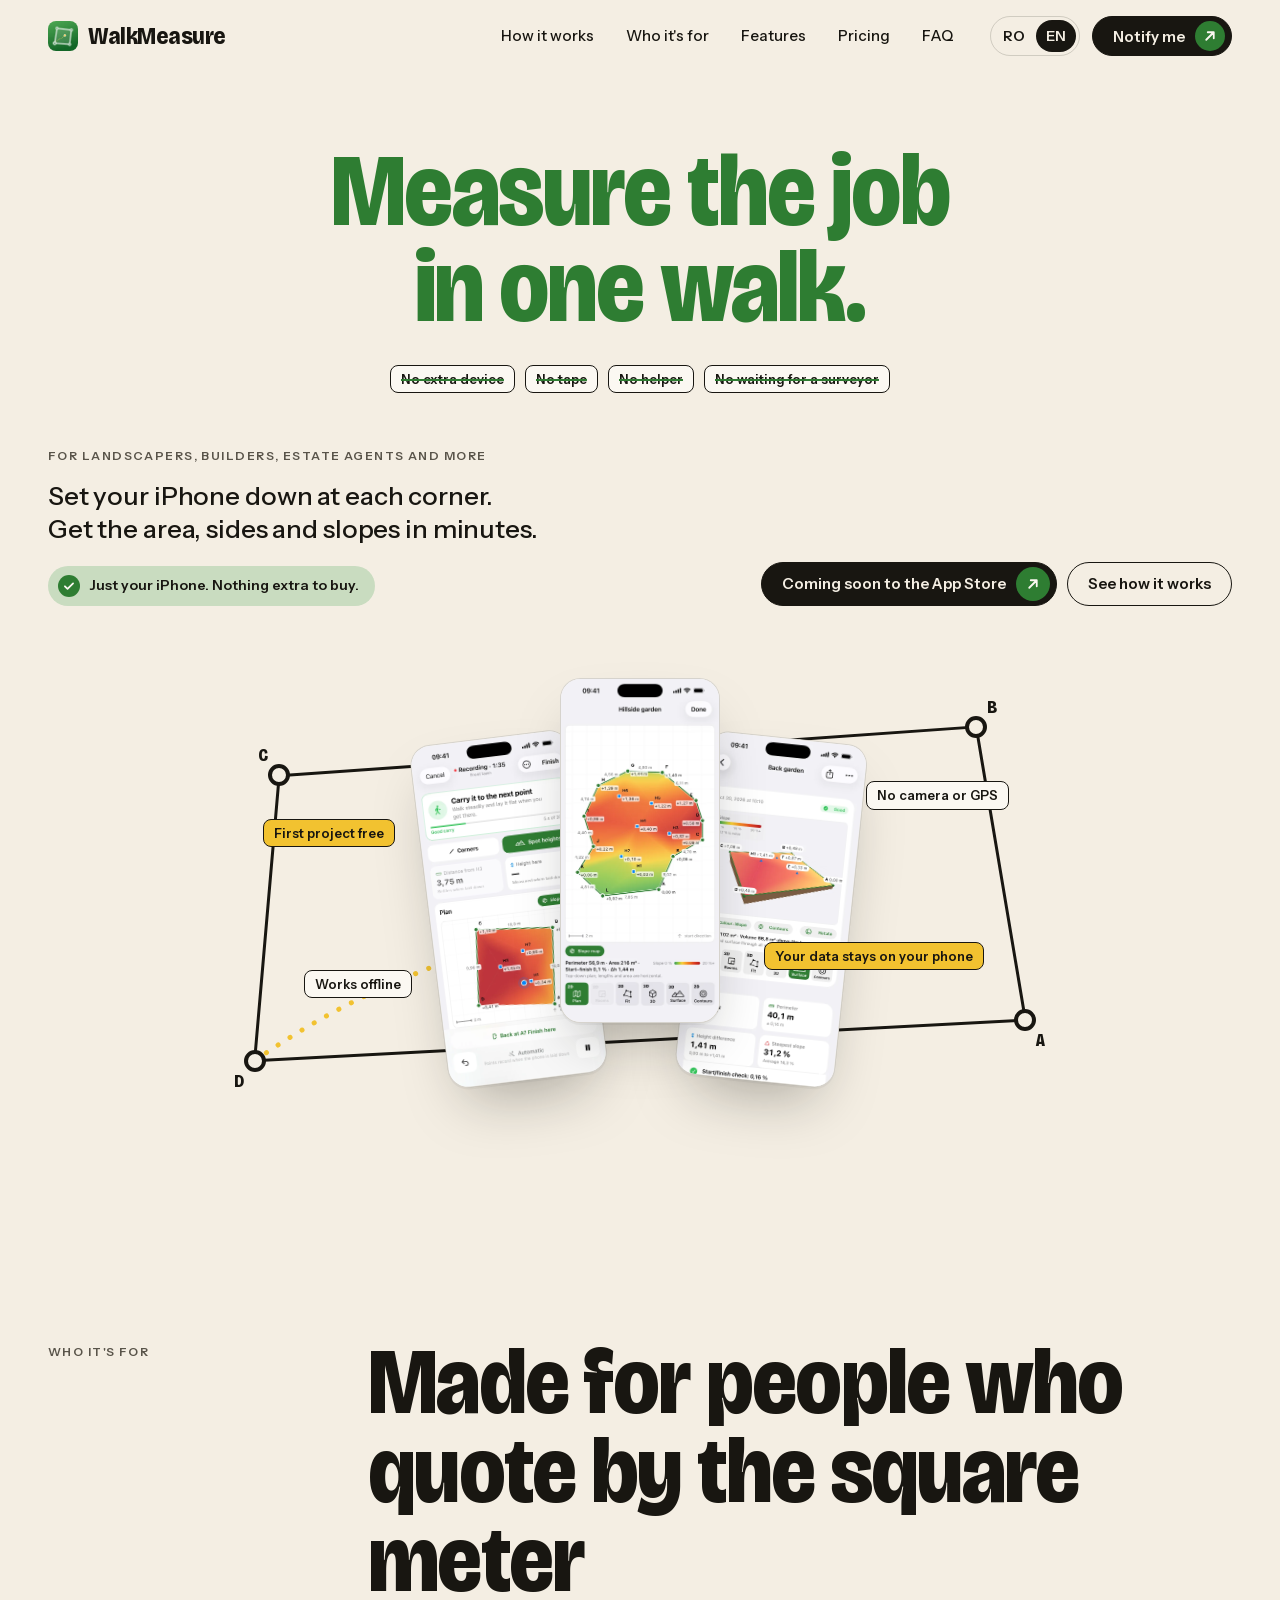
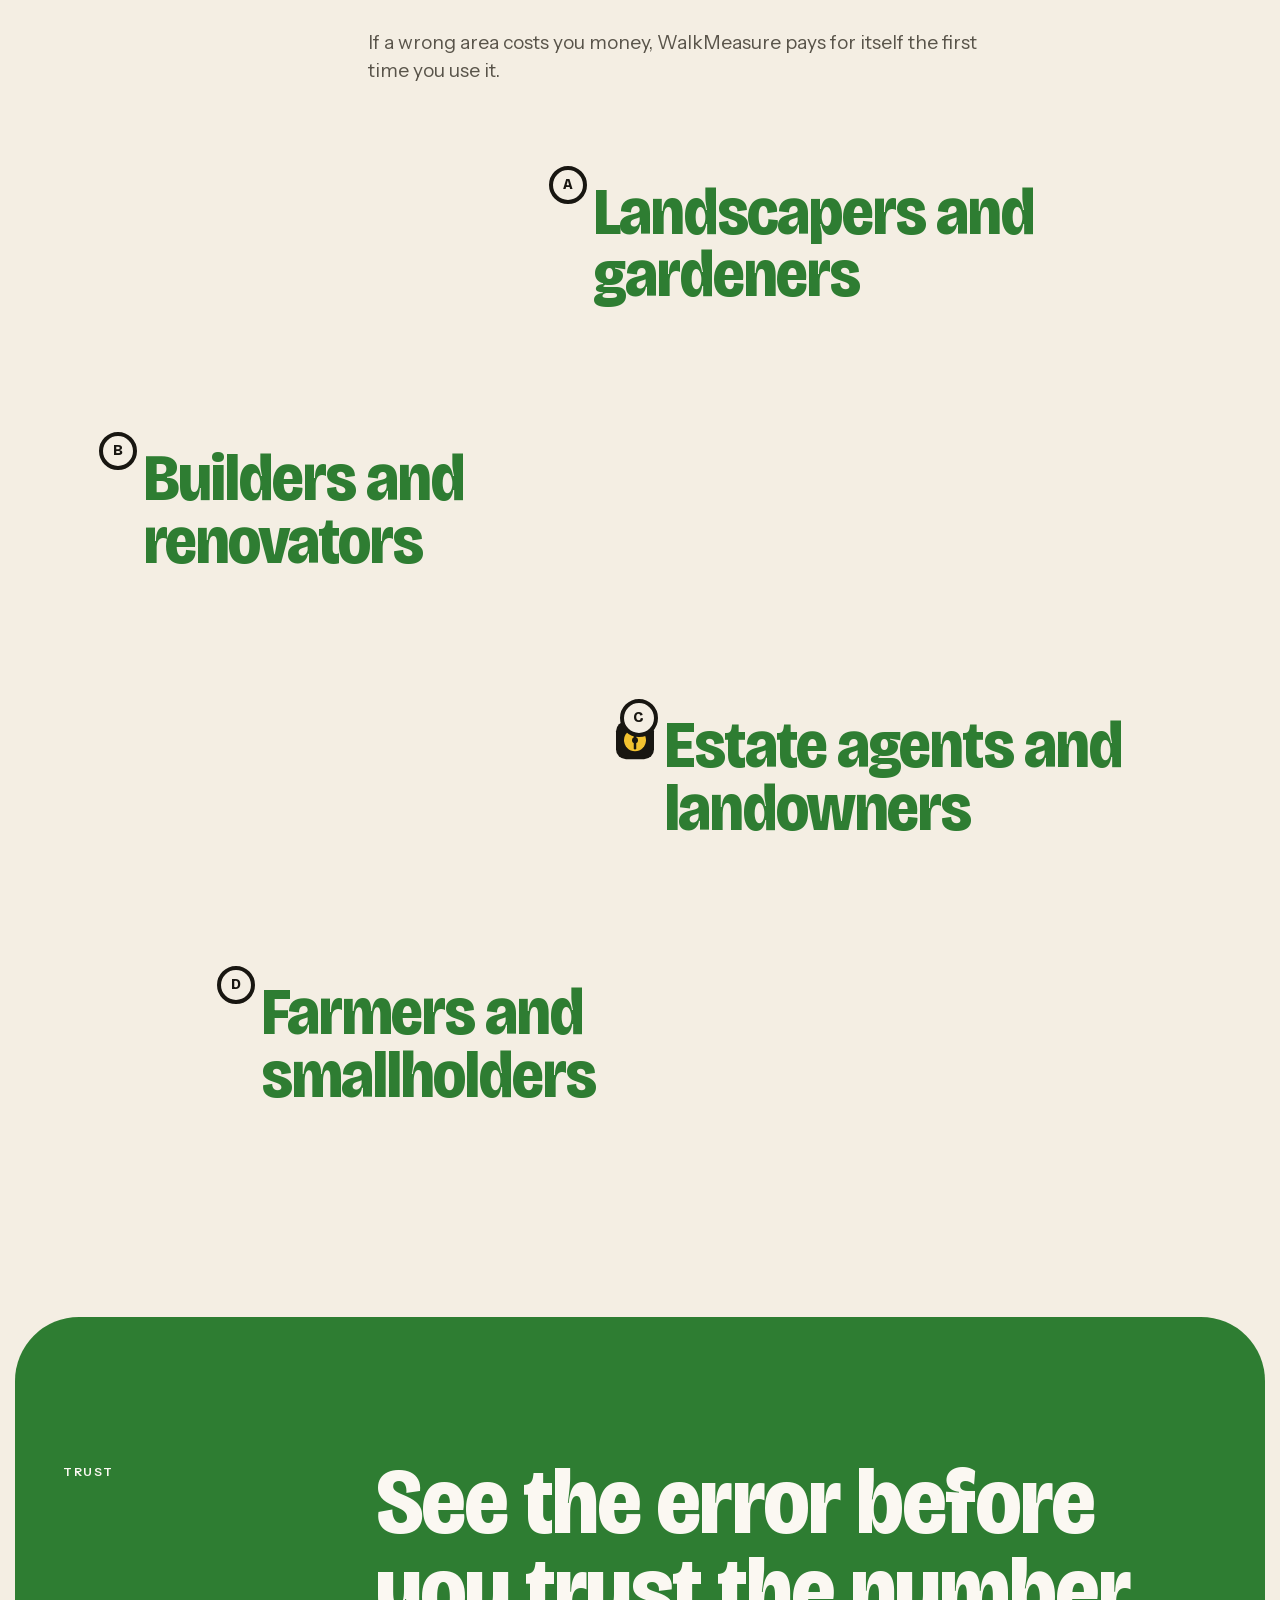
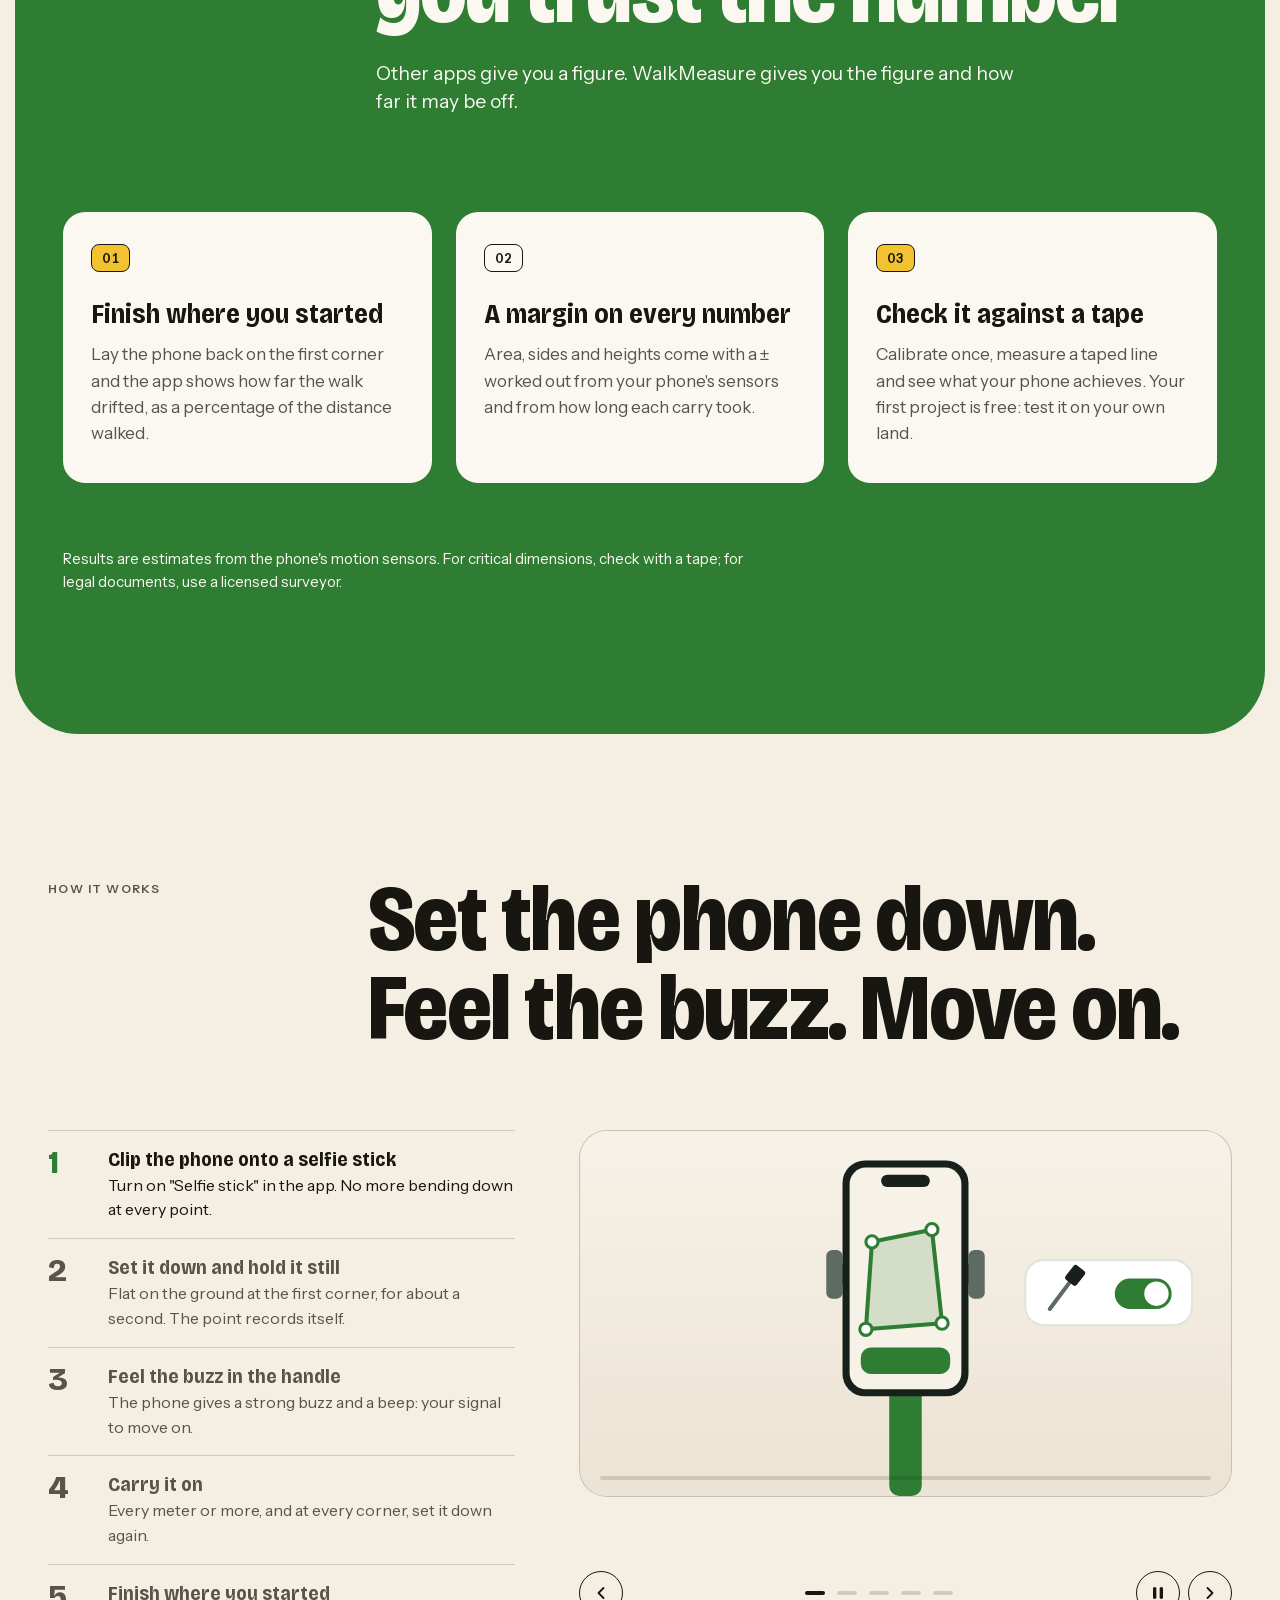
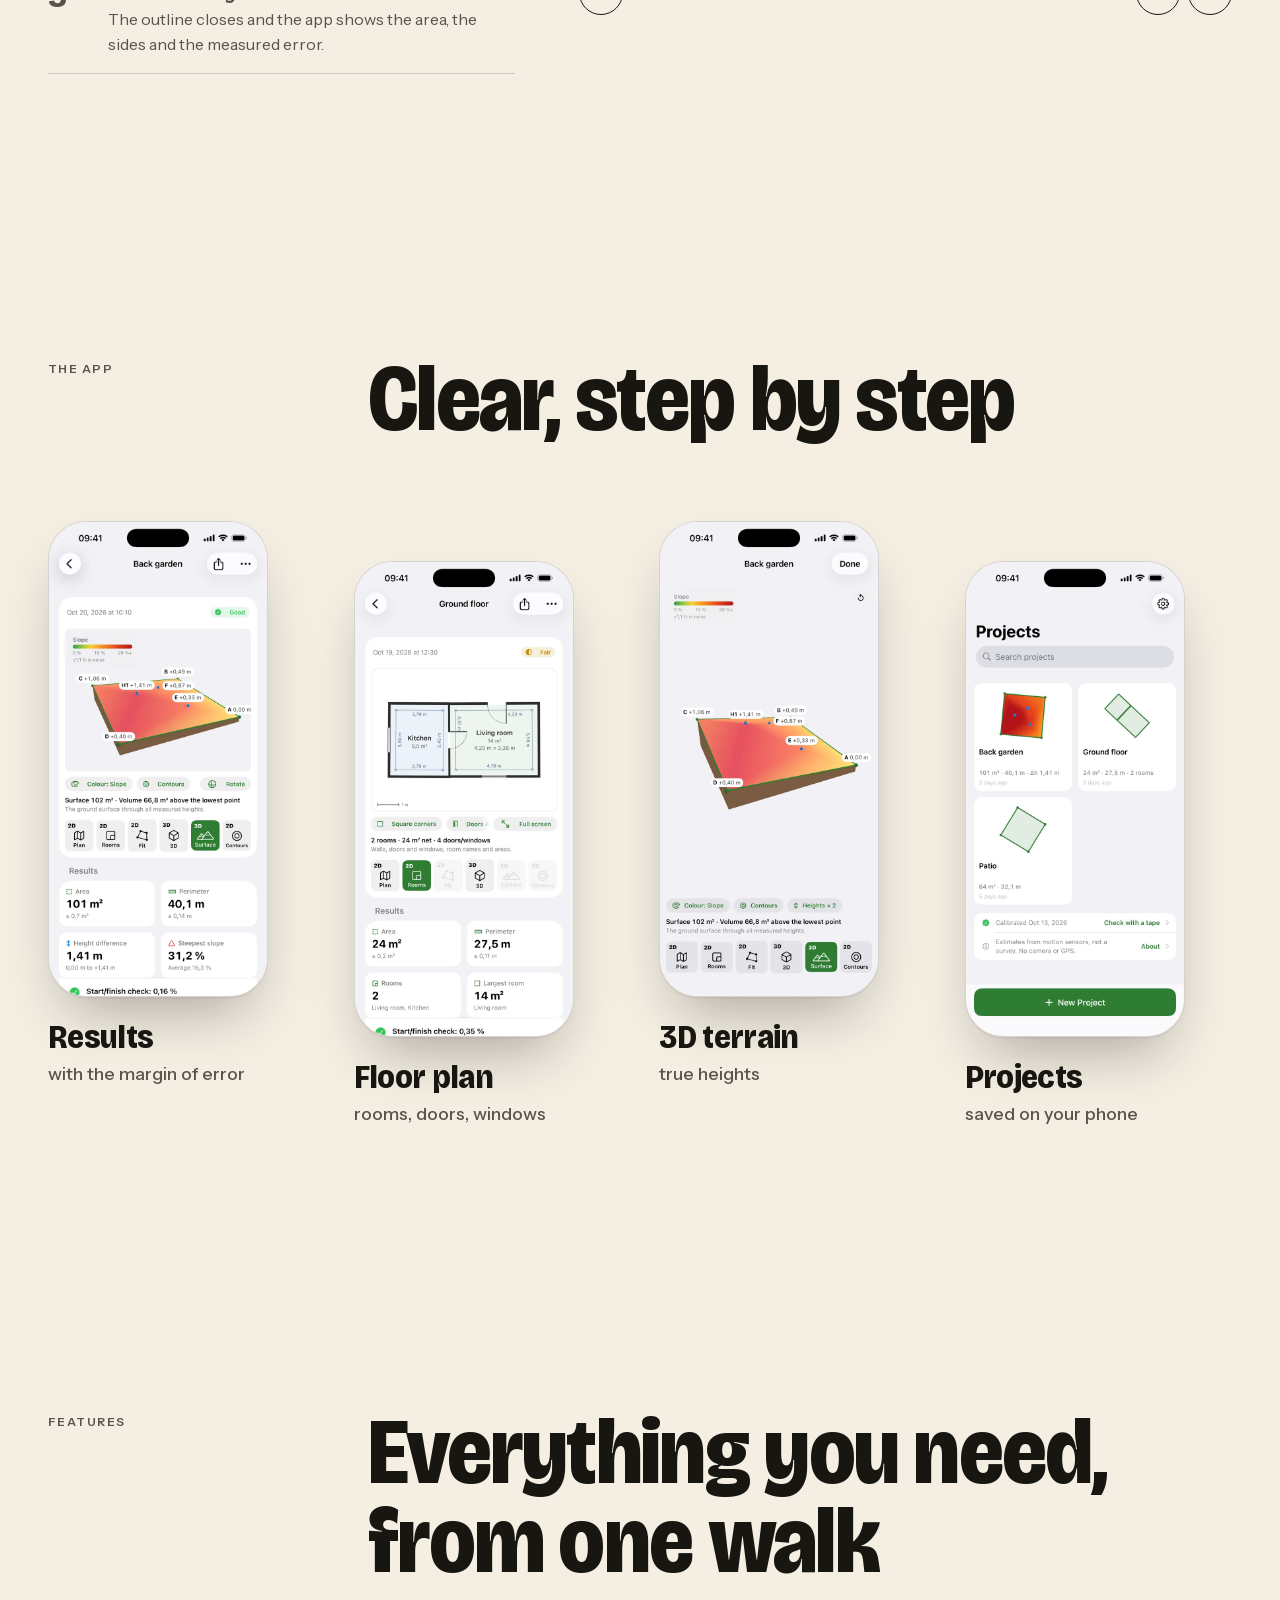
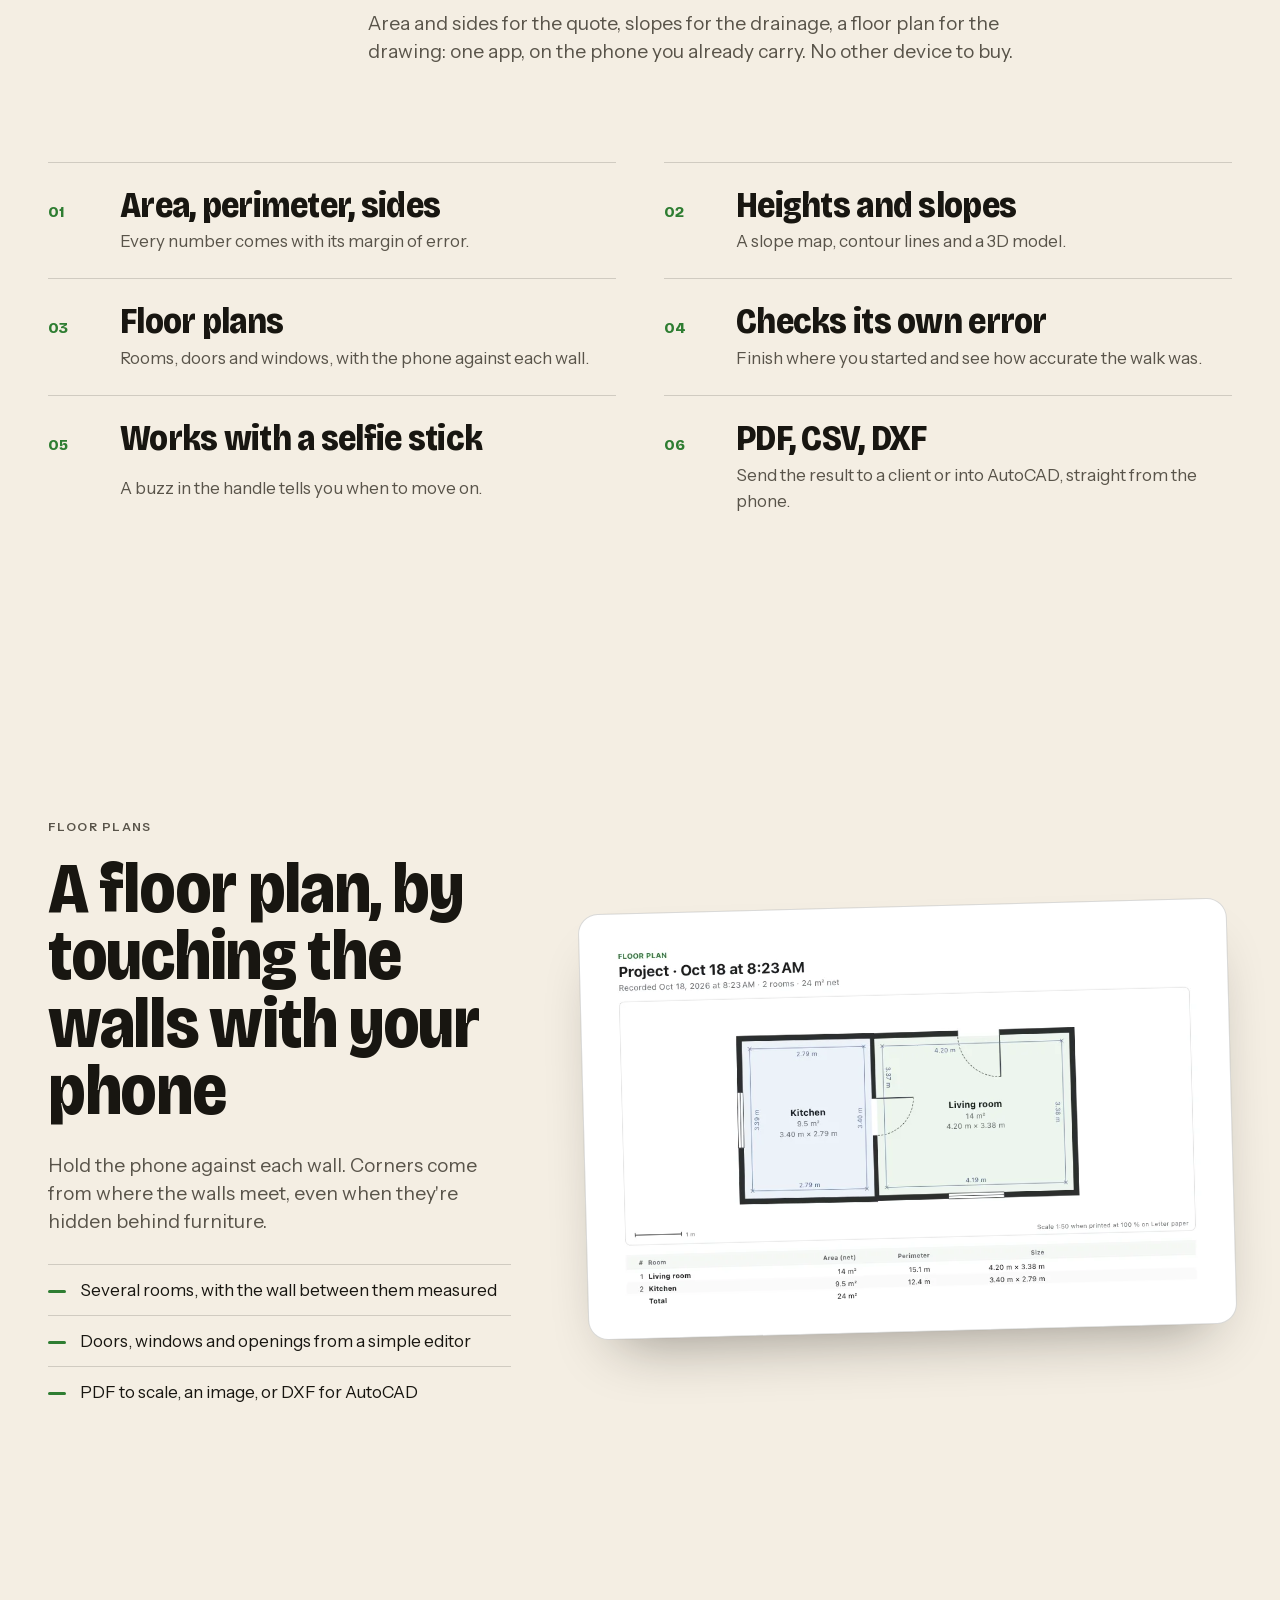
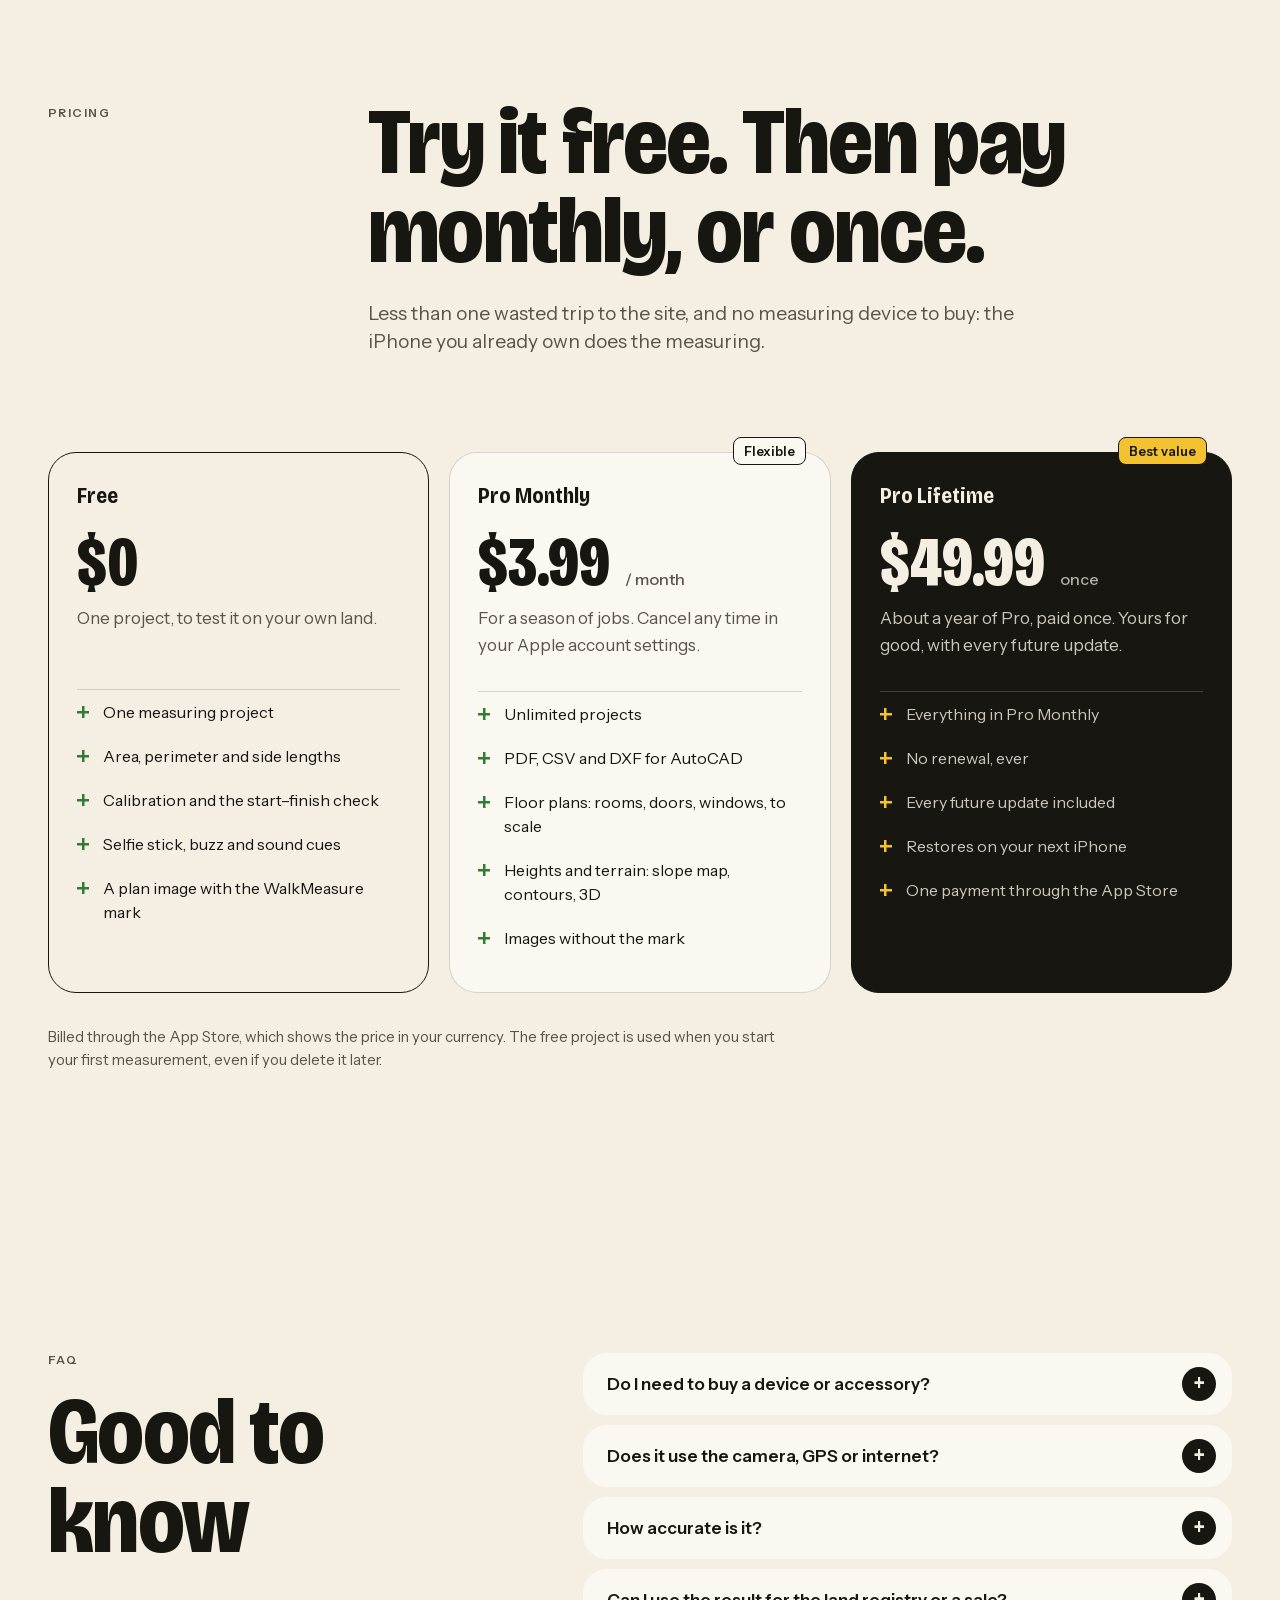
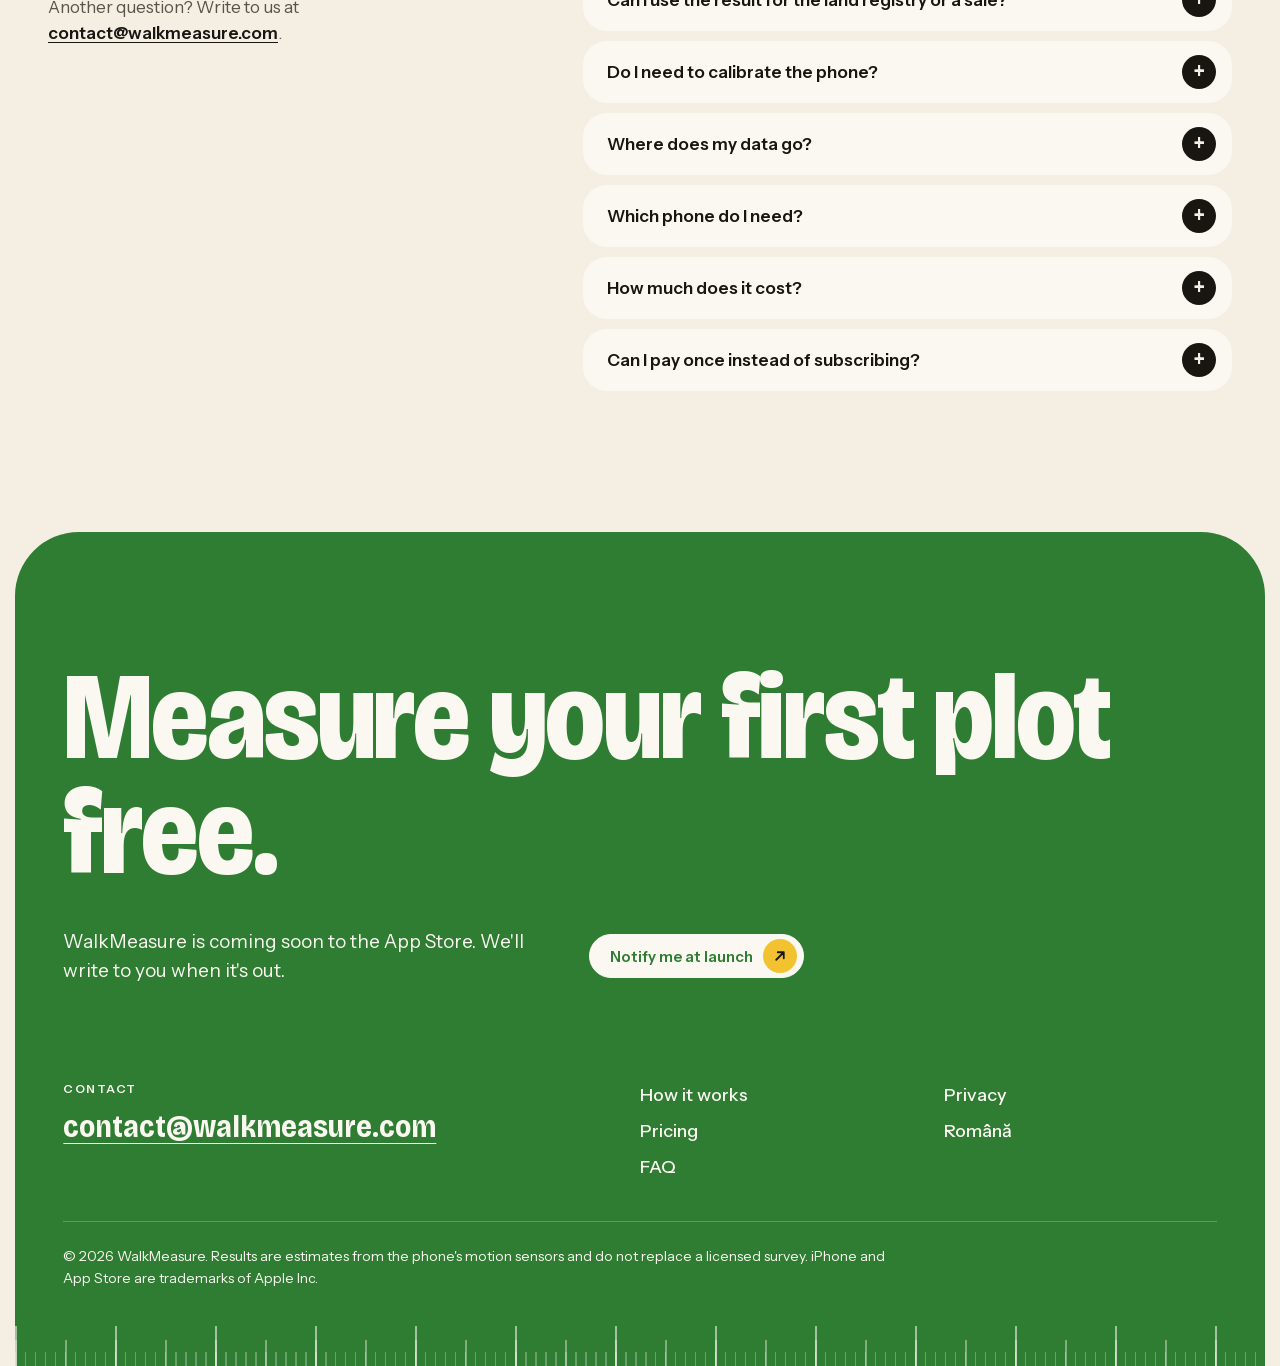
==== commit 2b4caca9: "Website: drop "The problem" section, move Trust up in its place Co-Authored-By: Claude Opus 5.5 <nor" ====
--- a/en/index.html
+++ b/en/index.html
@@ -51,8 +51,8 @@
       type="font/woff2"
       crossorigin
     />
-    <link rel="stylesheet" href="../assets/styles.css?v=12" />
-    <script defer src="../assets/site.js?v=12"></script>
+    <link rel="stylesheet" href="../assets/styles.css?v=13" />
+    <script defer src="../assets/site.js?v=13"></script>
   </head>
   <body>
     <a class="skip-link" href="#main">Skip to content</a>
@@ -350,41 +350,47 @@
         </div>
       </section>
 
-      <!-- ============ THE PROBLEM: what a wrong number costs ============ -->
-      <section id="problem">
+      <!-- ============ TRUST: the proof is in the product ============ -->
+      <section id="trust" class="band">
         <div class="container">
-          <span class="label reveal">The problem</span>
-          <h2 class="statement fill">
-            The wrong number is the expensive part.
-          </h2>
-          <ol class="costs">
-            <li class="reveal">
-              <h3>Over-order, and the difference comes out of your margin</h3>
-              <p>
-                Turf, gravel, paving and fencing are bought by the square meter
-                and the meter run. A guess is a cost.
-              </p>
-            </li>
-            <li class="reveal">
-              <h3>Under-quote, and you work for free</h3>
-              <p>
-                A plot that turns out bigger than you guessed is more work at
-                the same price.
-              </p>
-            </li>
-            <li class="reveal">
-              <h3>Re-measure, and you lose half a day</h3>
-              <p>
-                A tape and a wheel need two people and a clear line. A surveyor
-                costs hundreds and takes weeks.
+          <div class="head reveal">
+            <span class="label">Trust</span>
+            <h2>See the error before you trust the number</h2>
+            <p class="lead">
+              Other apps give you a figure. WalkMeasure gives you the figure and
+              how far it may be off.
+            </p>
+          </div>
+          <ol class="notes">
+            <li class="note reveal">
+              <span class="sticker yellow">01</span>
+              <h3>Finish where you started</h3>
+              <p>
+                Lay the phone back on the first corner and the app shows how far
+                the walk drifted, as a percentage of the distance walked.
+              </p>
+            </li>
+            <li class="note reveal">
+              <span class="sticker">02</span>
+              <h3>A margin on every number</h3>
+              <p>
+                Area, sides and heights come with a ± worked out from your
+                phone's sensors and from how long each carry took.
+              </p>
+            </li>
+            <li class="note reveal">
+              <span class="sticker yellow">03</span>
+              <h3>Check it against a tape</h3>
+              <p>
+                Calibrate once, measure a taped line and see what your phone
+                achieves. Your first project is free: test it on your own land.
               </p>
             </li>
           </ol>
-          <p class="promise reveal">
-            WalkMeasure gives you the number on the spot,
-            <span class="sticker yellow"
-              >and tells you how far to trust it.</span
-            >
+          <p class="fineprint reveal">
+            Results are estimates from the phone's motion sensors. For critical
+            dimensions, check with a tape; for legal documents, use a licensed
+            surveyor.
           </p>
         </div>
       </section>
@@ -650,51 +656,6 @@
         </div>
       </section>
 
-      <!-- ============ TRUST: the proof is in the product ============ -->
-      <section id="trust" class="band">
-        <div class="container">
-          <div class="head reveal">
-            <span class="label">Trust</span>
-            <h2>See the error before you trust the number</h2>
-            <p class="lead">
-              Other apps give you a figure. WalkMeasure gives you the figure and
-              how far it may be off.
-            </p>
-          </div>
-          <ol class="notes">
-            <li class="note reveal">
-              <span class="sticker yellow">01</span>
-              <h3>Finish where you started</h3>
-              <p>
-                Lay the phone back on the first corner and the app shows how far
-                the walk drifted, as a percentage of the distance walked.
-              </p>
-            </li>
-            <li class="note reveal">
-              <span class="sticker">02</span>
-              <h3>A margin on every number</h3>
-              <p>
-                Area, sides and heights come with a ± worked out from your
-                phone's sensors and from how long each carry took.
-              </p>
-            </li>
-            <li class="note reveal">
-              <span class="sticker yellow">03</span>
-              <h3>Check it against a tape</h3>
-              <p>
-                Calibrate once, measure a taped line and see what your phone
-                achieves. Your first project is free: test it on your own land.
-              </p>
-            </li>
-          </ol>
-          <p class="fineprint reveal">
-            Results are estimates from the phone's motion sensors. For critical
-            dimensions, check with a tape; for legal documents, use a licensed
-            surveyor.
-          </p>
-        </div>
-      </section>
-
       <!-- ============ FEATURES ============ -->
       <section id="features">
         <div class="container">
--- a/assets/styles.css
+++ b/assets/styles.css
@@ -348,32 +348,6 @@
   .pop.popped .facts li:nth-child(3) { transition-delay: .8s; }
   .pop.popped .facts li:nth-child(4) { transition-delay: .9s; }
 }
-
-/* ---------- Statement (problem) ---------- */
-
-.statement {
-  text-transform: none;
-  font-family: var(--display); font-weight: 700; font-stretch: 92%;
-  font-size: clamp(32px, 5.4vw, 80px); line-height: 1.02; letter-spacing: -.015em;
-  max-width: 17em; margin: 0;
-}
-.statement em { font-style: normal; color: var(--green); }
-
-.costs { list-style: none; display: grid; gap: 0 32px; margin-top: clamp(56px, 8vw, 104px); counter-reset: cost; }
-.costs li { border-top: 1.5px solid var(--ink); padding: 20px 0 32px; counter-increment: cost; }
-.costs li::before {
-  content: "0" counter(cost); display: block; margin-bottom: 24px;
-  font: 800 15px/1 var(--display); color: var(--green);
-}
-.costs h3 { margin-bottom: 12px; }
-.costs p { color: var(--muted); margin: 0; max-width: 28em; }
-@media (min-width: 900px) { .costs { grid-template-columns: repeat(3, 1fr); } }
-
-.promise {
-  margin: clamp(48px, 7vw, 88px) 0 0; display: flex; flex-wrap: wrap; align-items: center; gap: 12px 16px;
-  font: 600 clamp(20px, 2vw, 26px)/1.3 var(--text);
-}
-.promise .sticker { font-size: 15px; }
 
 /* ---------- Who it's for: stops along a walked line ---------- */
 
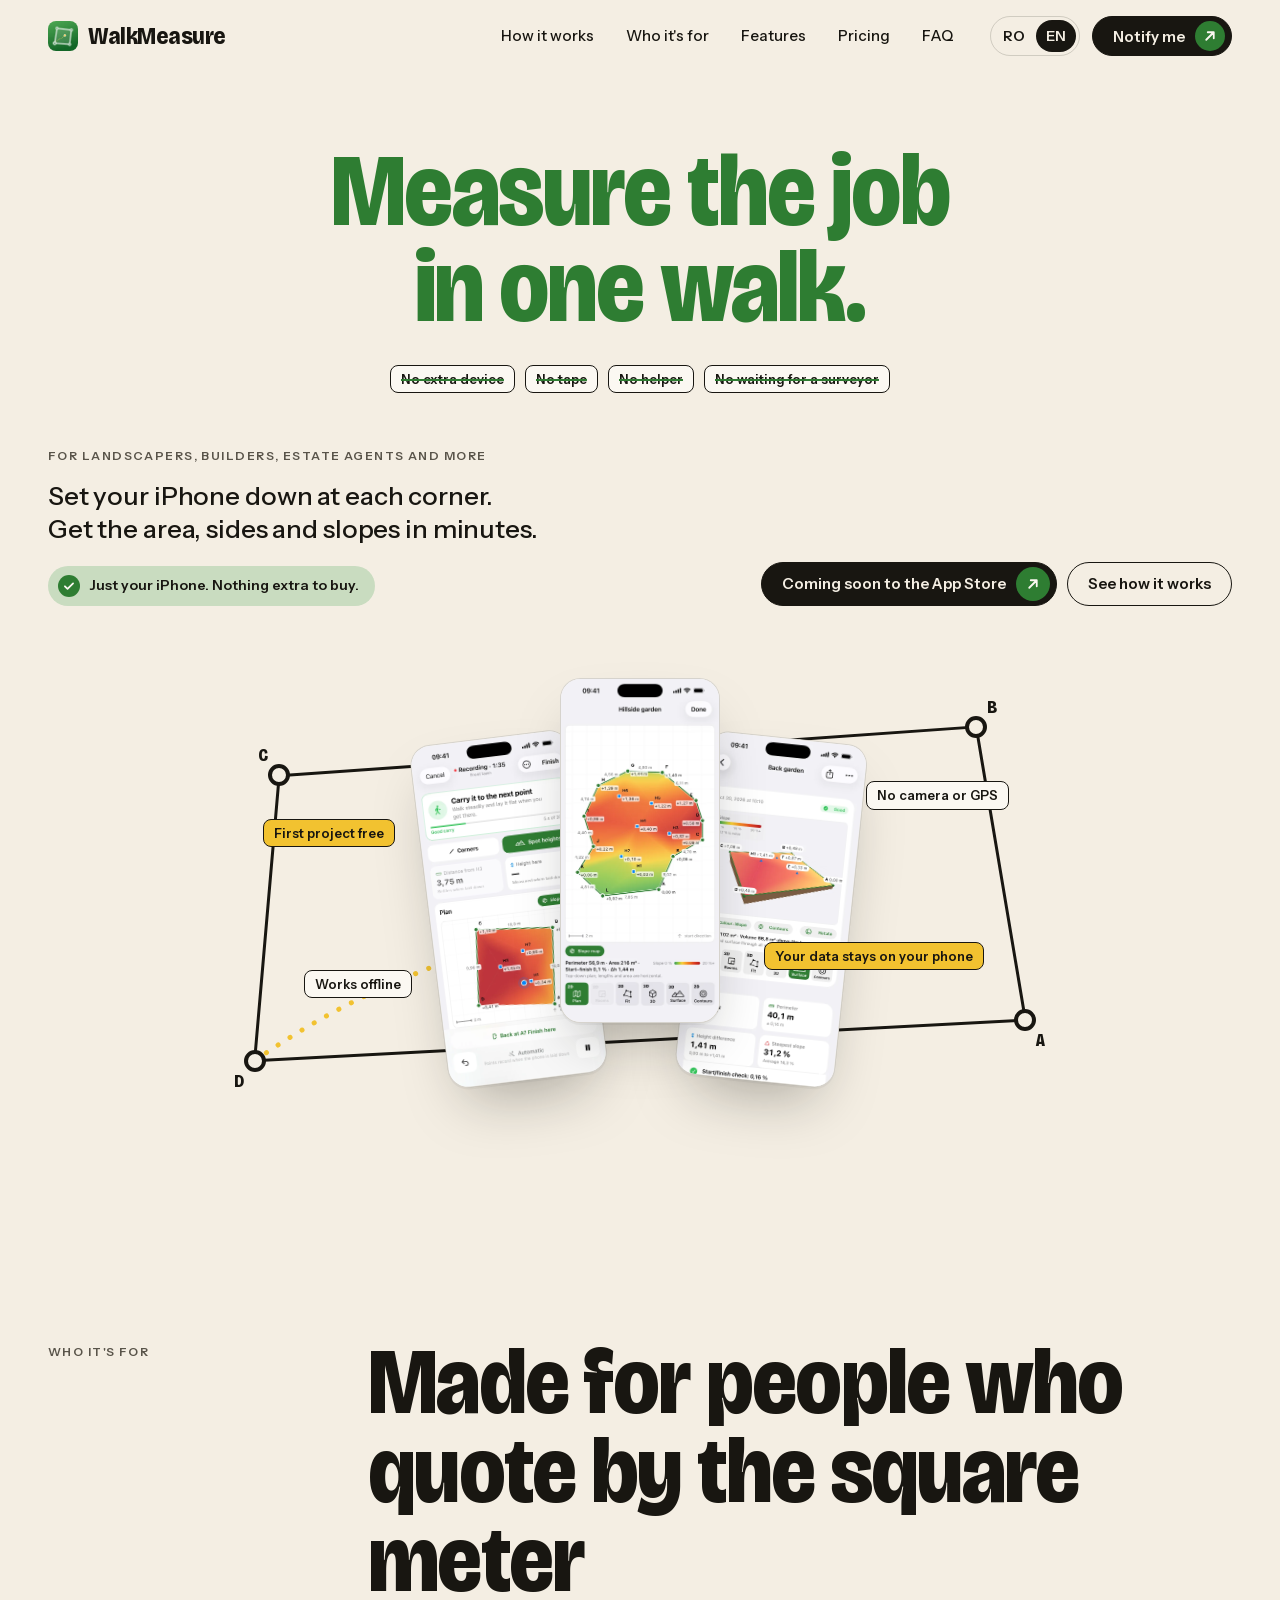
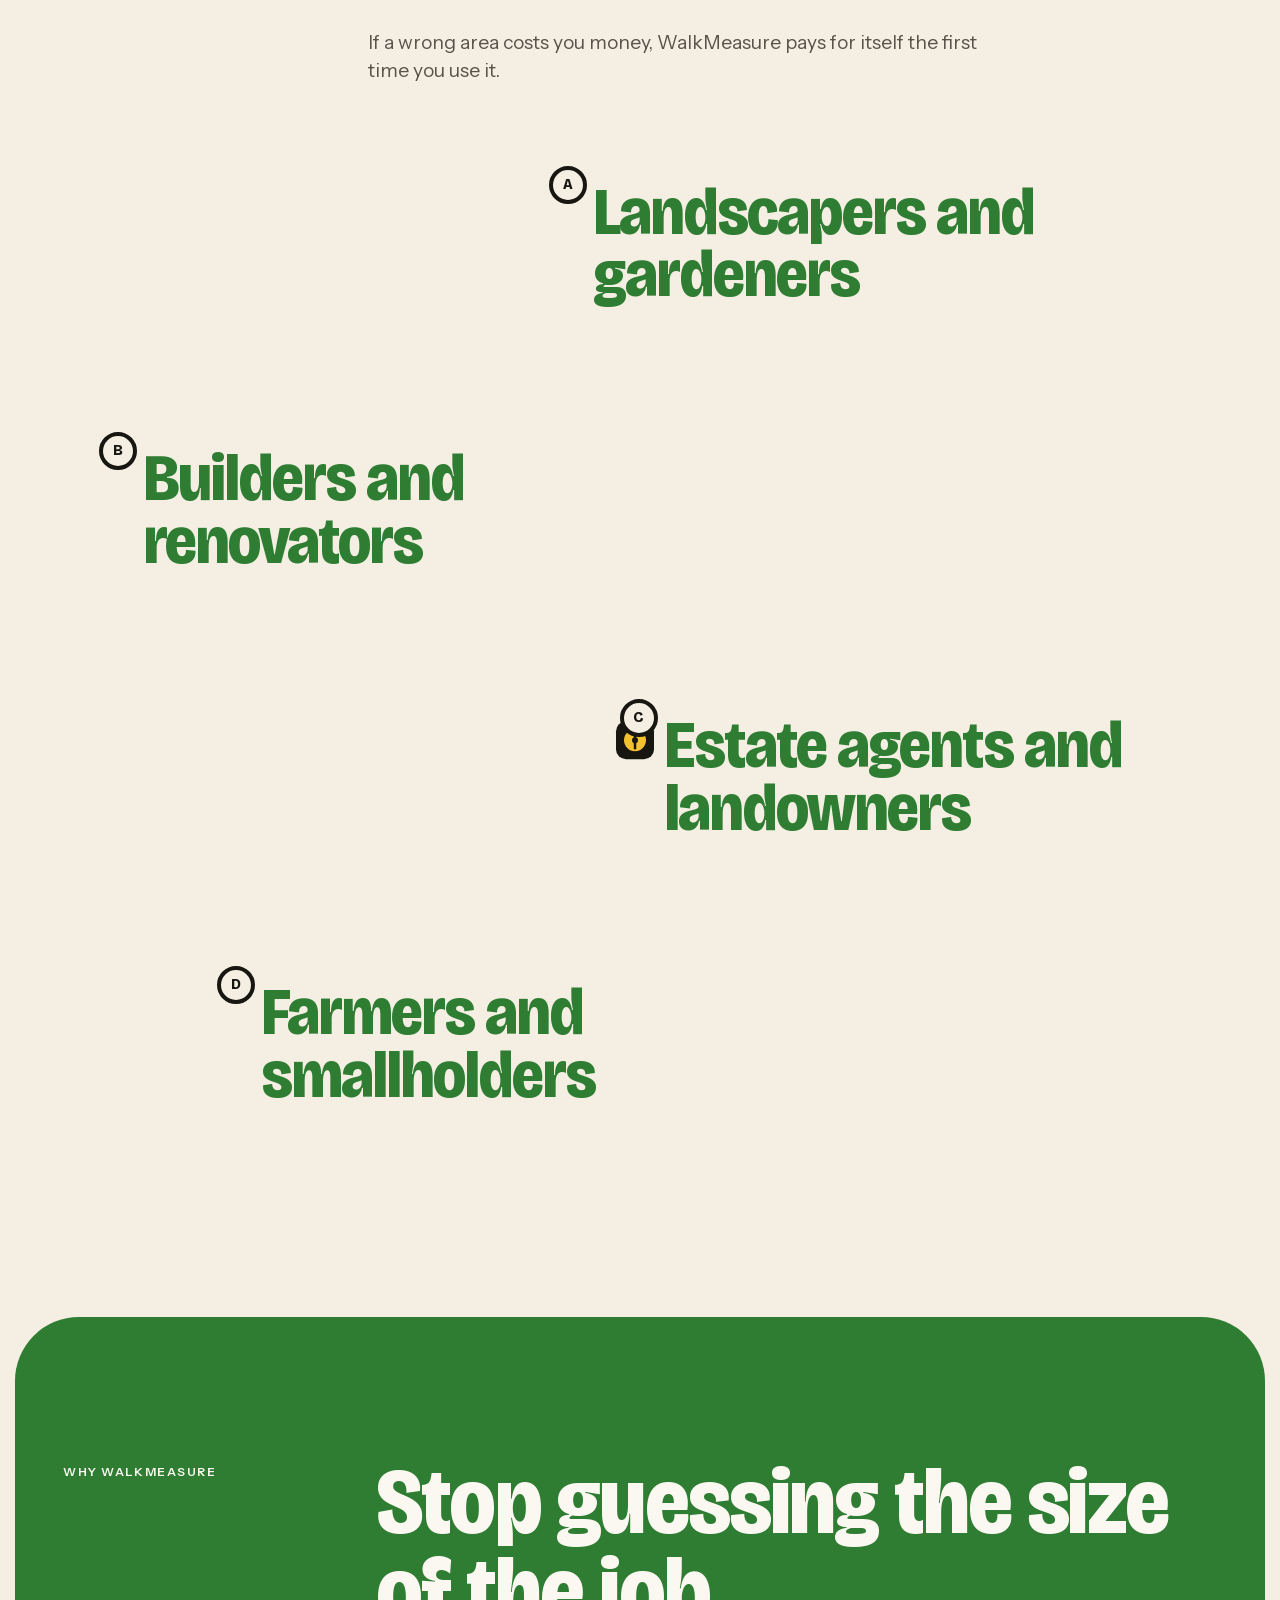
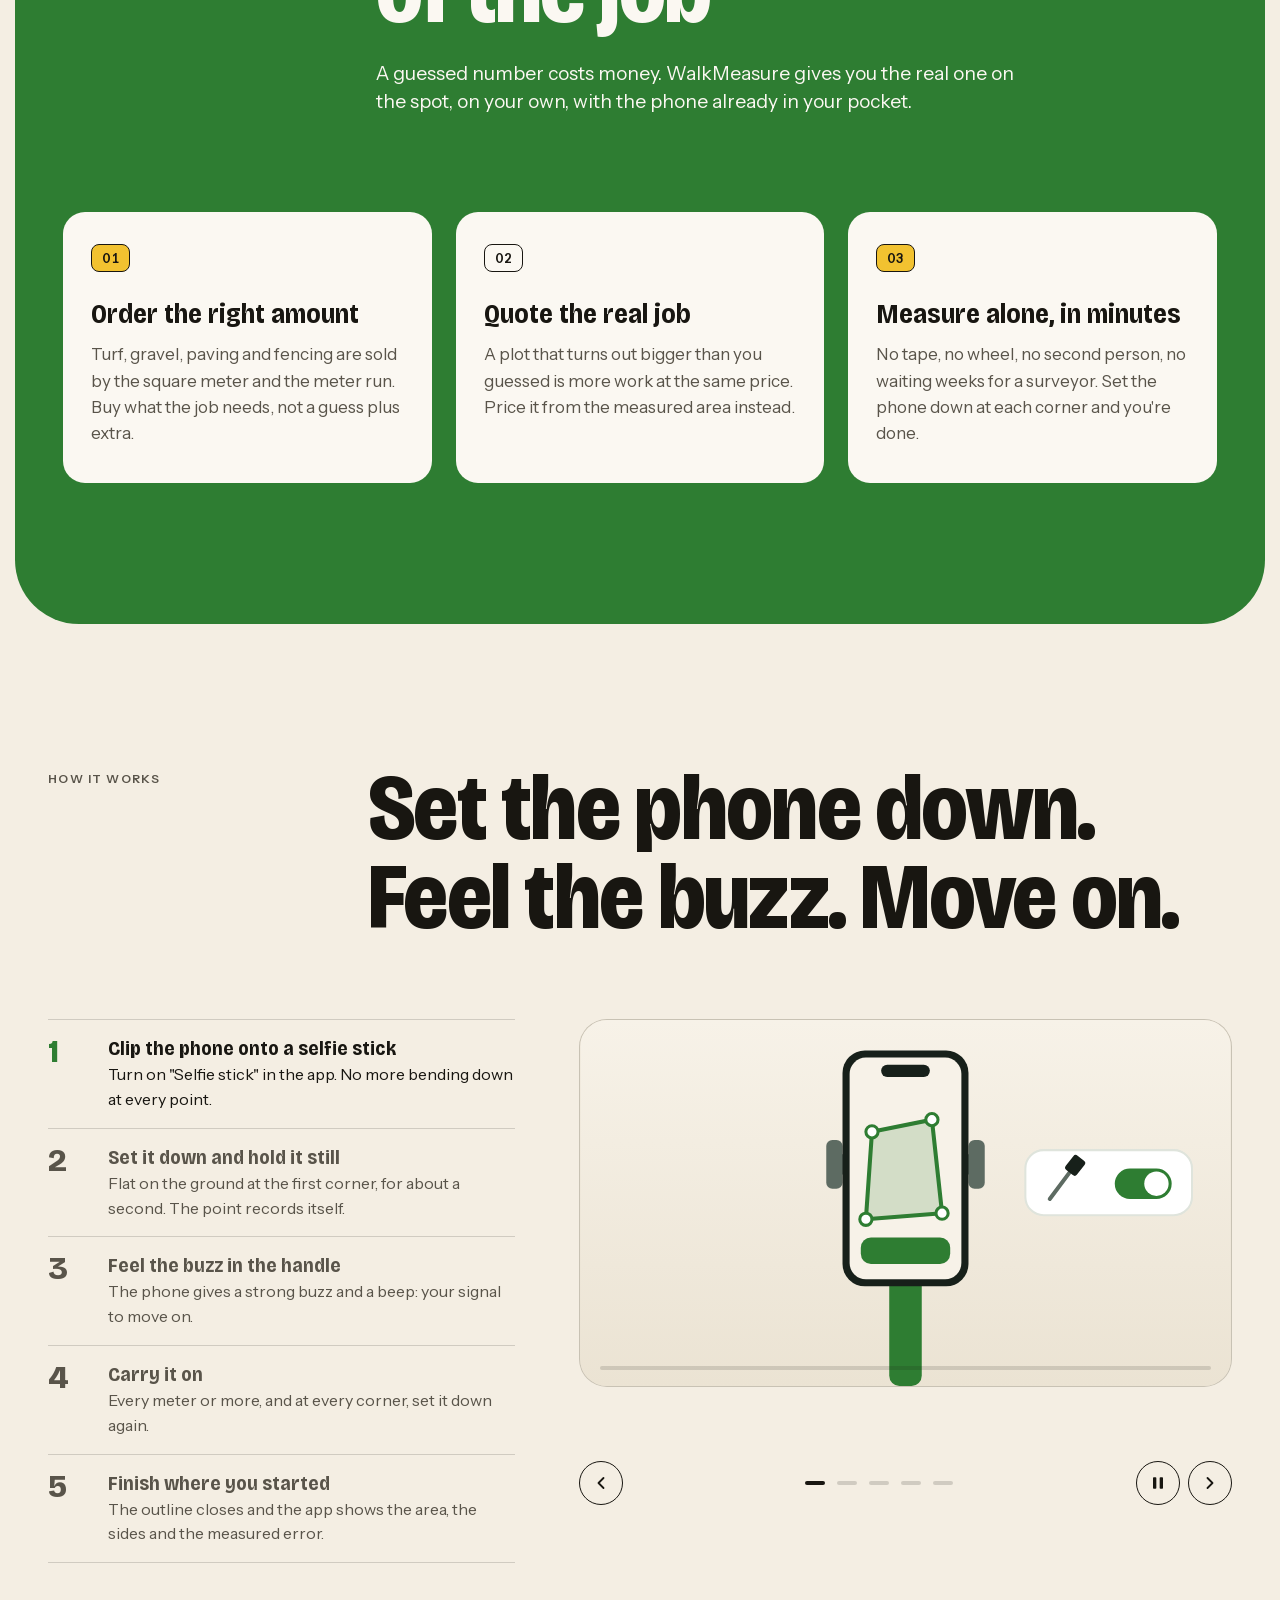
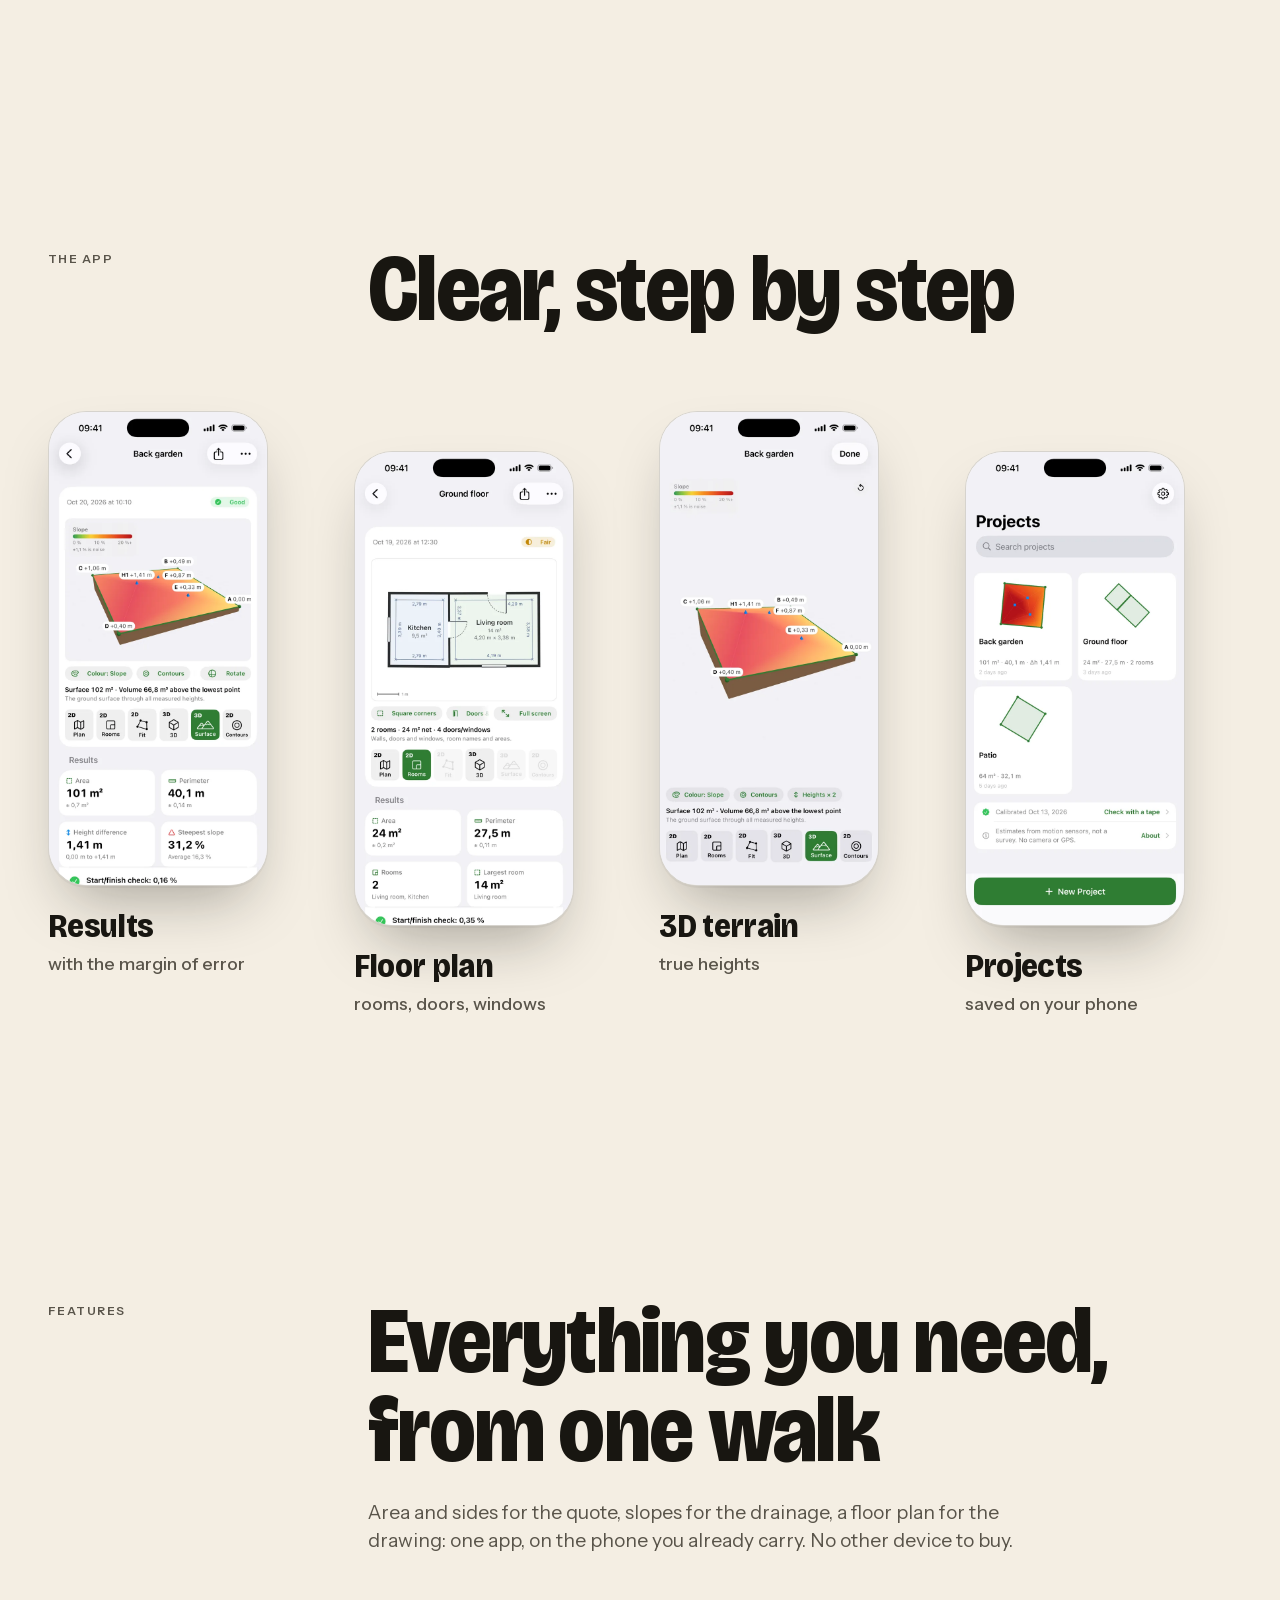
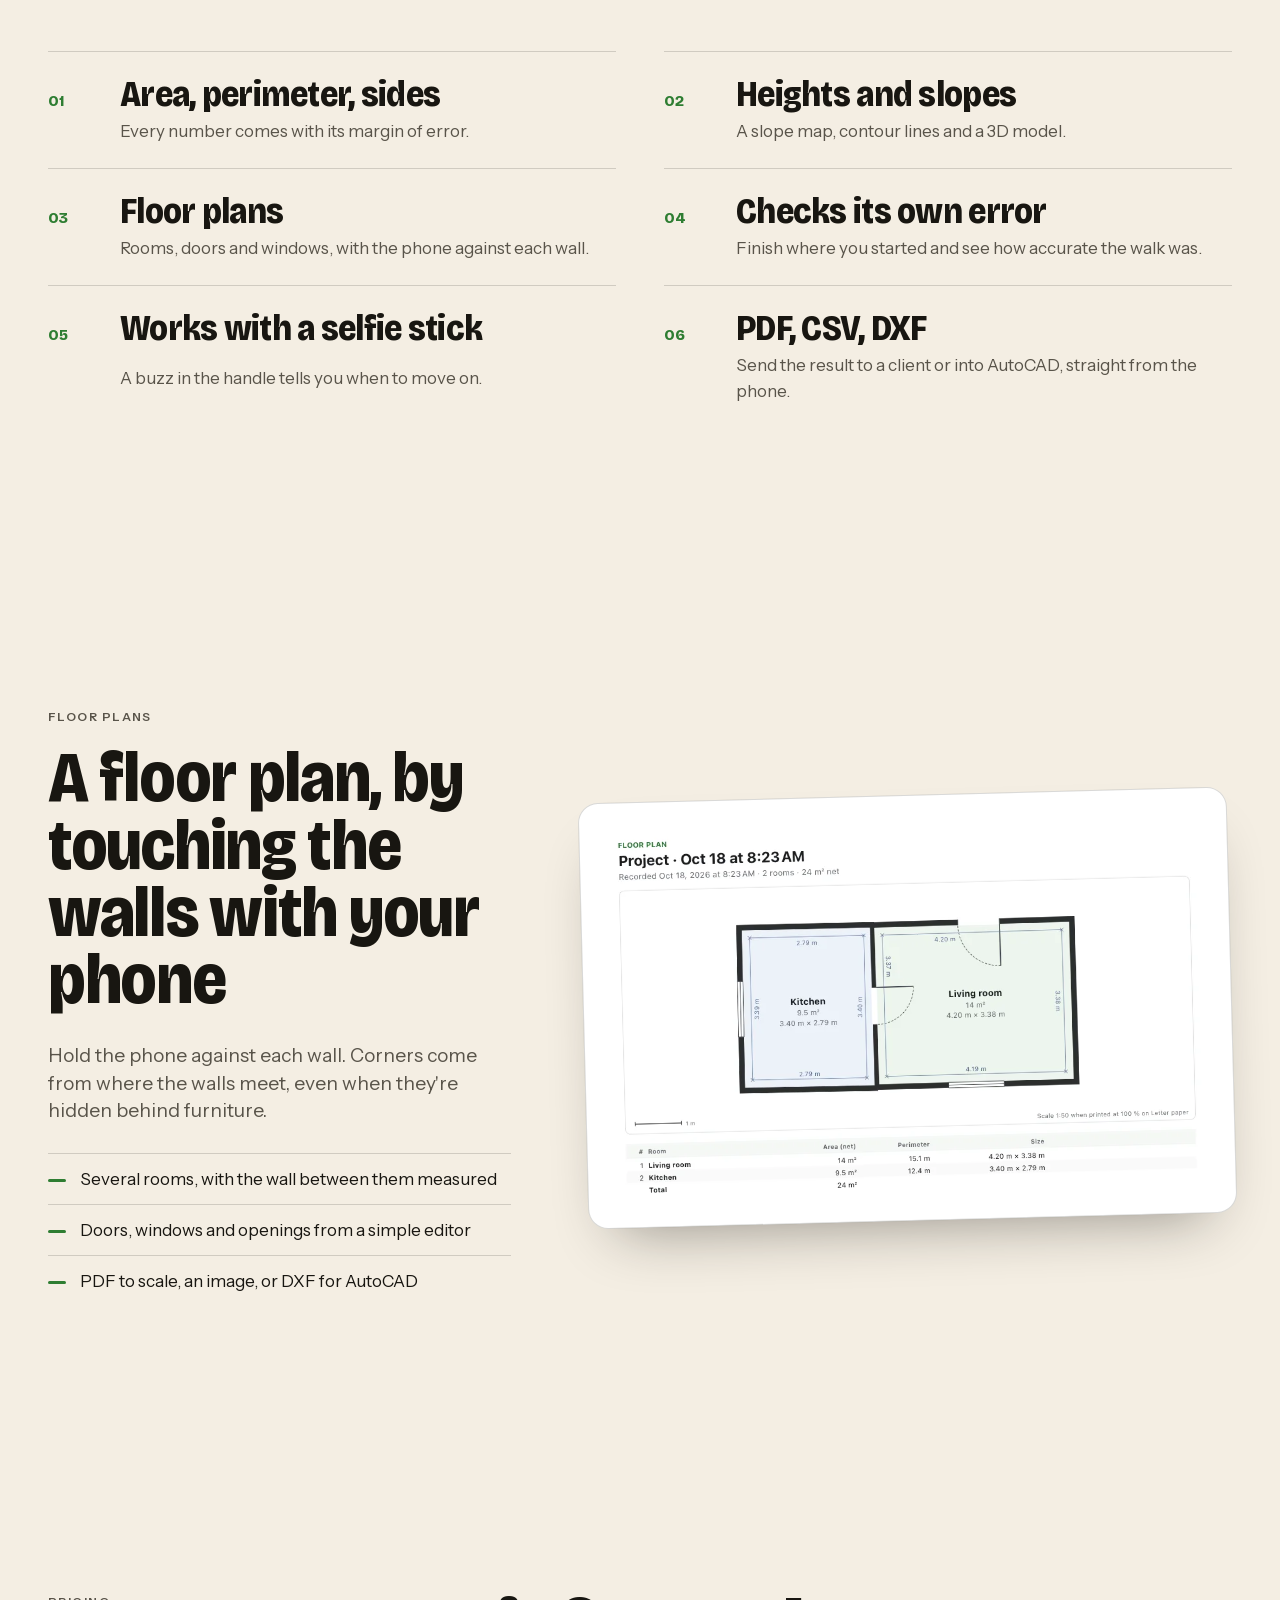
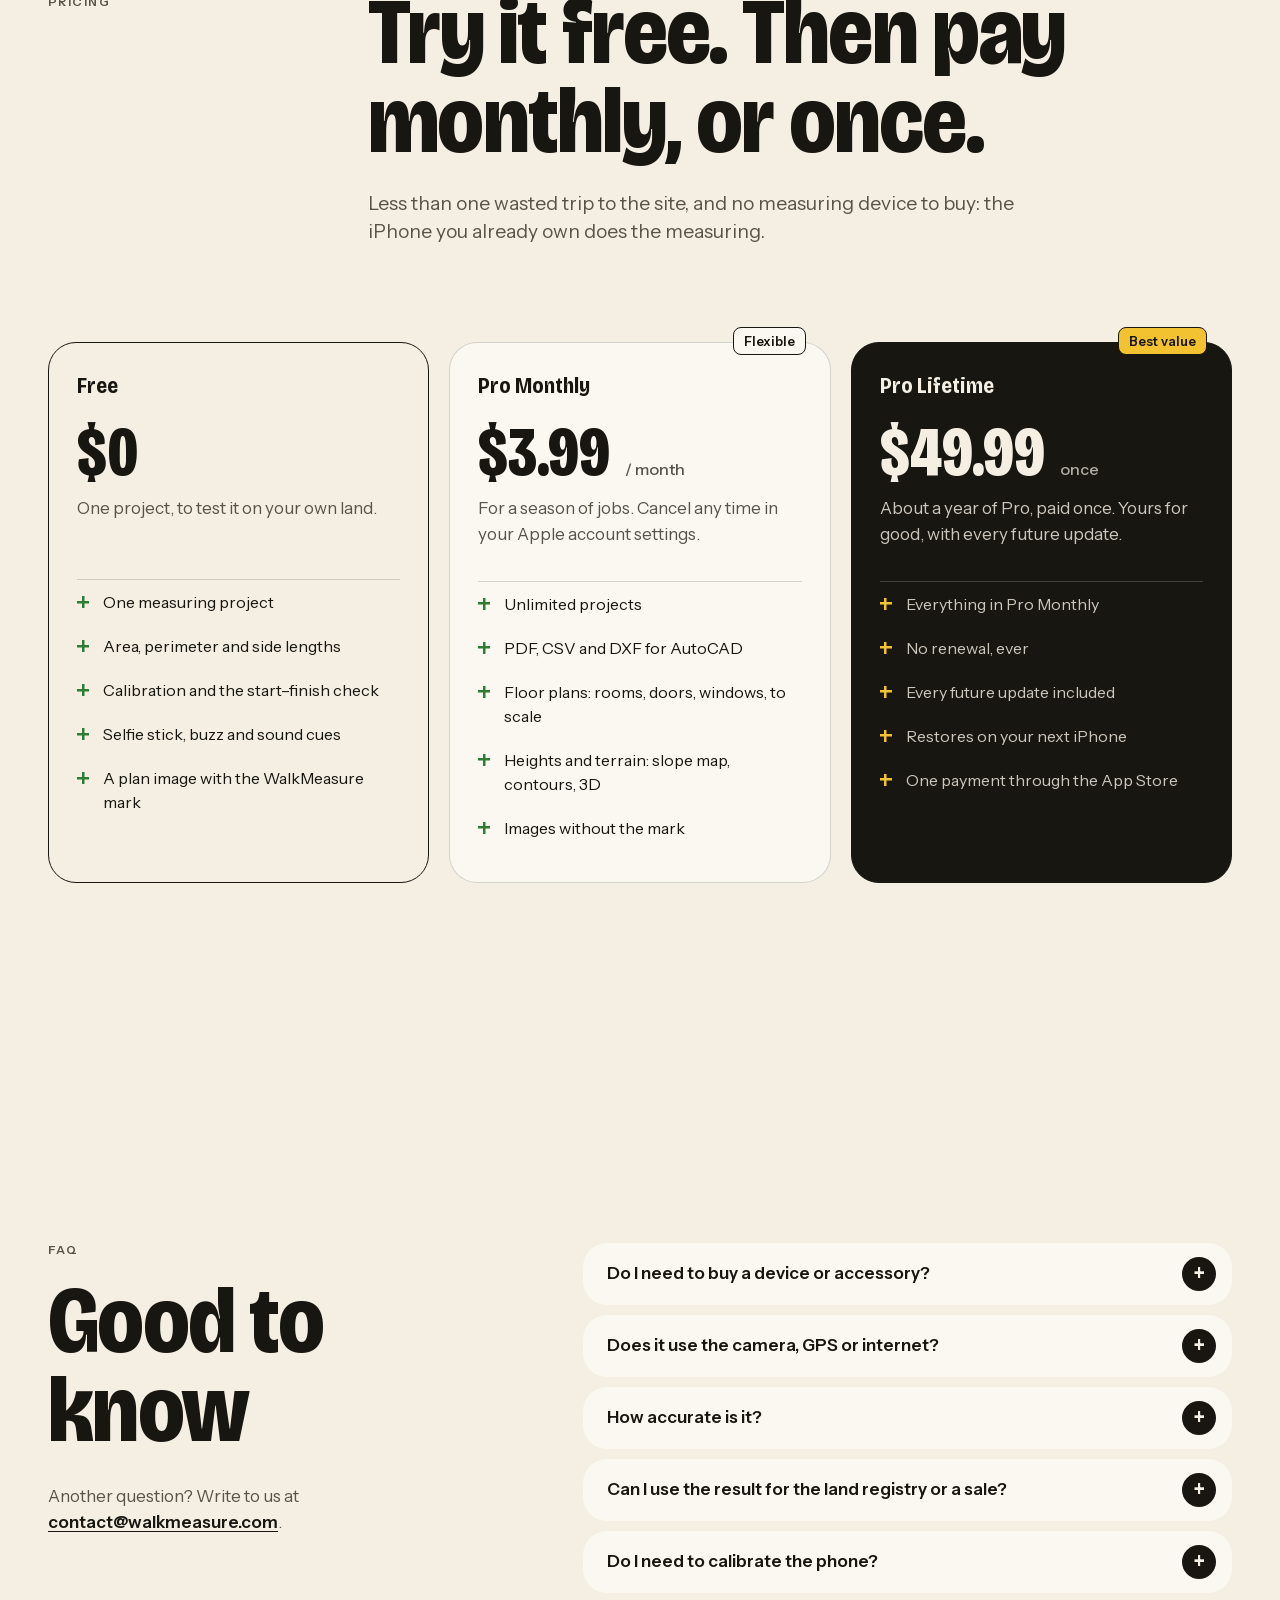
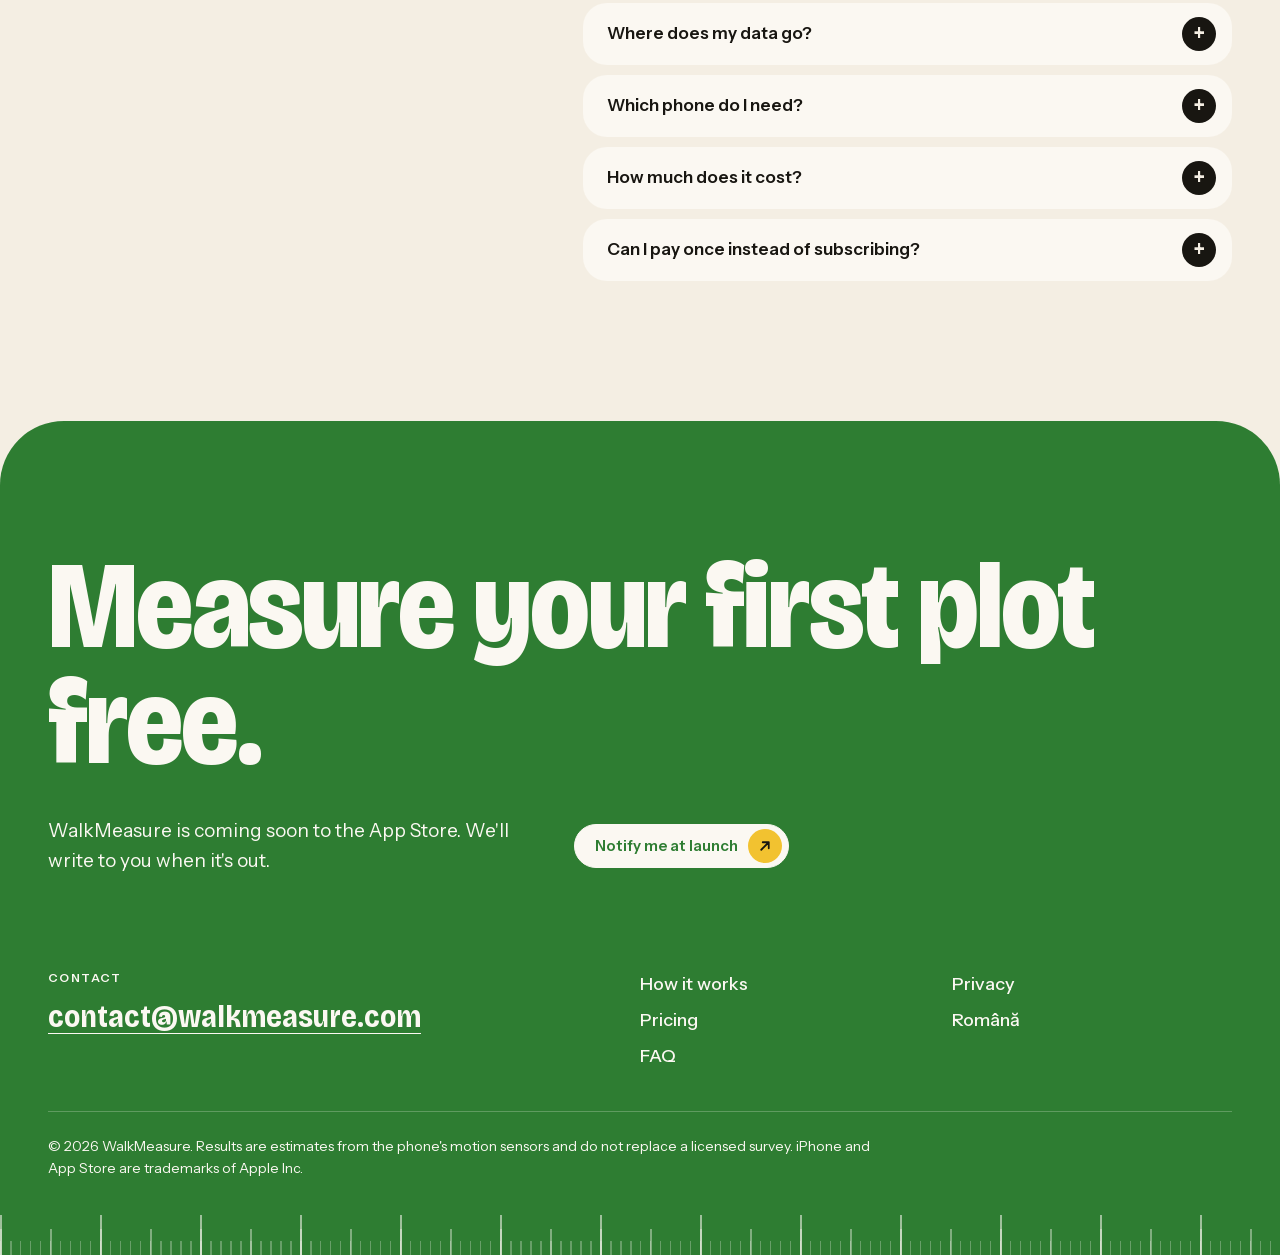
==== commit 37a63ed9: "Website: green section says what the app solves; full-width footer Co-Authored-By: Claude Opus 5.5 <" ====
--- a/en/index.html
+++ b/en/index.html
@@ -51,8 +51,8 @@
       type="font/woff2"
       crossorigin
     />
-    <link rel="stylesheet" href="../assets/styles.css?v=13" />
-    <script defer src="../assets/site.js?v=13"></script>
+    <link rel="stylesheet" href="../assets/styles.css?v=14" />
+    <script defer src="../assets/site.js?v=14"></script>
   </head>
   <body>
     <a class="skip-link" href="#main">Skip to content</a>
@@ -350,48 +350,44 @@
         </div>
       </section>
 
-      <!-- ============ TRUST: the proof is in the product ============ -->
-      <section id="trust" class="band">
+      <!-- ============ WHY: the problem it solves ============ -->
+      <section id="why" class="band">
         <div class="container">
           <div class="head reveal">
-            <span class="label">Trust</span>
-            <h2>See the error before you trust the number</h2>
+            <span class="label">Why WalkMeasure</span>
+            <h2>Stop guessing the size of the job</h2>
             <p class="lead">
-              Other apps give you a figure. WalkMeasure gives you the figure and
-              how far it may be off.
+              A guessed number costs money. WalkMeasure gives you the real one
+              on the spot, on your own, with the phone already in your pocket.
             </p>
           </div>
           <ol class="notes">
             <li class="note reveal">
               <span class="sticker yellow">01</span>
-              <h3>Finish where you started</h3>
-              <p>
-                Lay the phone back on the first corner and the app shows how far
-                the walk drifted, as a percentage of the distance walked.
+              <h3>Order the right amount</h3>
+              <p>
+                Turf, gravel, paving and fencing are sold by the square meter
+                and the meter run. Buy what the job needs, not a guess plus
+                extra.
               </p>
             </li>
             <li class="note reveal">
               <span class="sticker">02</span>
-              <h3>A margin on every number</h3>
-              <p>
-                Area, sides and heights come with a ± worked out from your
-                phone's sensors and from how long each carry took.
+              <h3>Quote the real job</h3>
+              <p>
+                A plot that turns out bigger than you guessed is more work at
+                the same price. Price it from the measured area instead.
               </p>
             </li>
             <li class="note reveal">
               <span class="sticker yellow">03</span>
-              <h3>Check it against a tape</h3>
-              <p>
-                Calibrate once, measure a taped line and see what your phone
-                achieves. Your first project is free: test it on your own land.
+              <h3>Measure alone, in minutes</h3>
+              <p>
+                No tape, no wheel, no second person, no waiting weeks for a
+                surveyor. Set the phone down at each corner and you're done.
               </p>
             </li>
           </ol>
-          <p class="fineprint reveal">
-            Results are estimates from the phone's motion sensors. For critical
-            dimensions, check with a tape; for legal documents, use a licensed
-            surveyor.
-          </p>
         </div>
       </section>
 
--- a/assets/styles.css
+++ b/assets/styles.css
@@ -492,7 +492,7 @@
 .video { position: relative; aspect-ratio: 16 / 9; border-radius: var(--radius); overflow: hidden; background: #000; }
 .video video, .video iframe { position: absolute; inset: 0; width: 100%; height: 100%; border: 0; }
 
-/* ---------- Trust: the green band ---------- */
+/* ---------- Why: the green band ---------- */
 
 .band {
   background: var(--green-band); color: var(--on-green);
@@ -509,7 +509,6 @@
 .note h3 { margin-bottom: 12px; font-size: clamp(24px, 2.2vw, 32px); }
 .note p { margin: 0; color: var(--muted); }
 @media (min-width: 900px) { .notes { grid-template-columns: repeat(3, 1fr); } }
-.band .fineprint { margin: clamp(40px, 6vw, 64px) 0 0; max-width: 46em; font-size: 15px; color: var(--on-green); }
 
 /* ---------- Features: an index, not a card grid ---------- */
 
@@ -613,7 +612,7 @@
 .finale {
   background: var(--green-band); color: var(--on-green);
   border-radius: clamp(28px, 5vw, 64px) clamp(28px, 5vw, 64px) 0 0;
-  margin: 0 clamp(8px, 1.2vw, 16px); padding: clamp(72px, 10vw, 140px) 0 0; overflow: hidden;
+  padding: clamp(72px, 10vw, 140px) 0 0; overflow: hidden;
 }
 .finale h2 { font-size: clamp(52px, 9.6vw, 152px); max-width: 9em; }
 .finale .cta-row { display: flex; flex-wrap: wrap; align-items: center; gap: 20px 32px; margin-top: 36px; }
@@ -625,7 +624,7 @@
 .finale a { color: var(--on-green); }
 .finale a:hover { color: var(--yellow); }
 
-.site-footer { background: var(--green-band); color: var(--on-green); margin: 0 clamp(8px, 1.2vw, 16px); overflow: hidden; }
+.site-footer { background: var(--green-band); color: var(--on-green); overflow: hidden; }
 .footer-grid {
   display: grid; gap: 32px; padding: clamp(56px, 8vw, 96px) 0 40px;
   border-bottom: 1.5px solid color-mix(in srgb, var(--on-green) 24%, transparent);
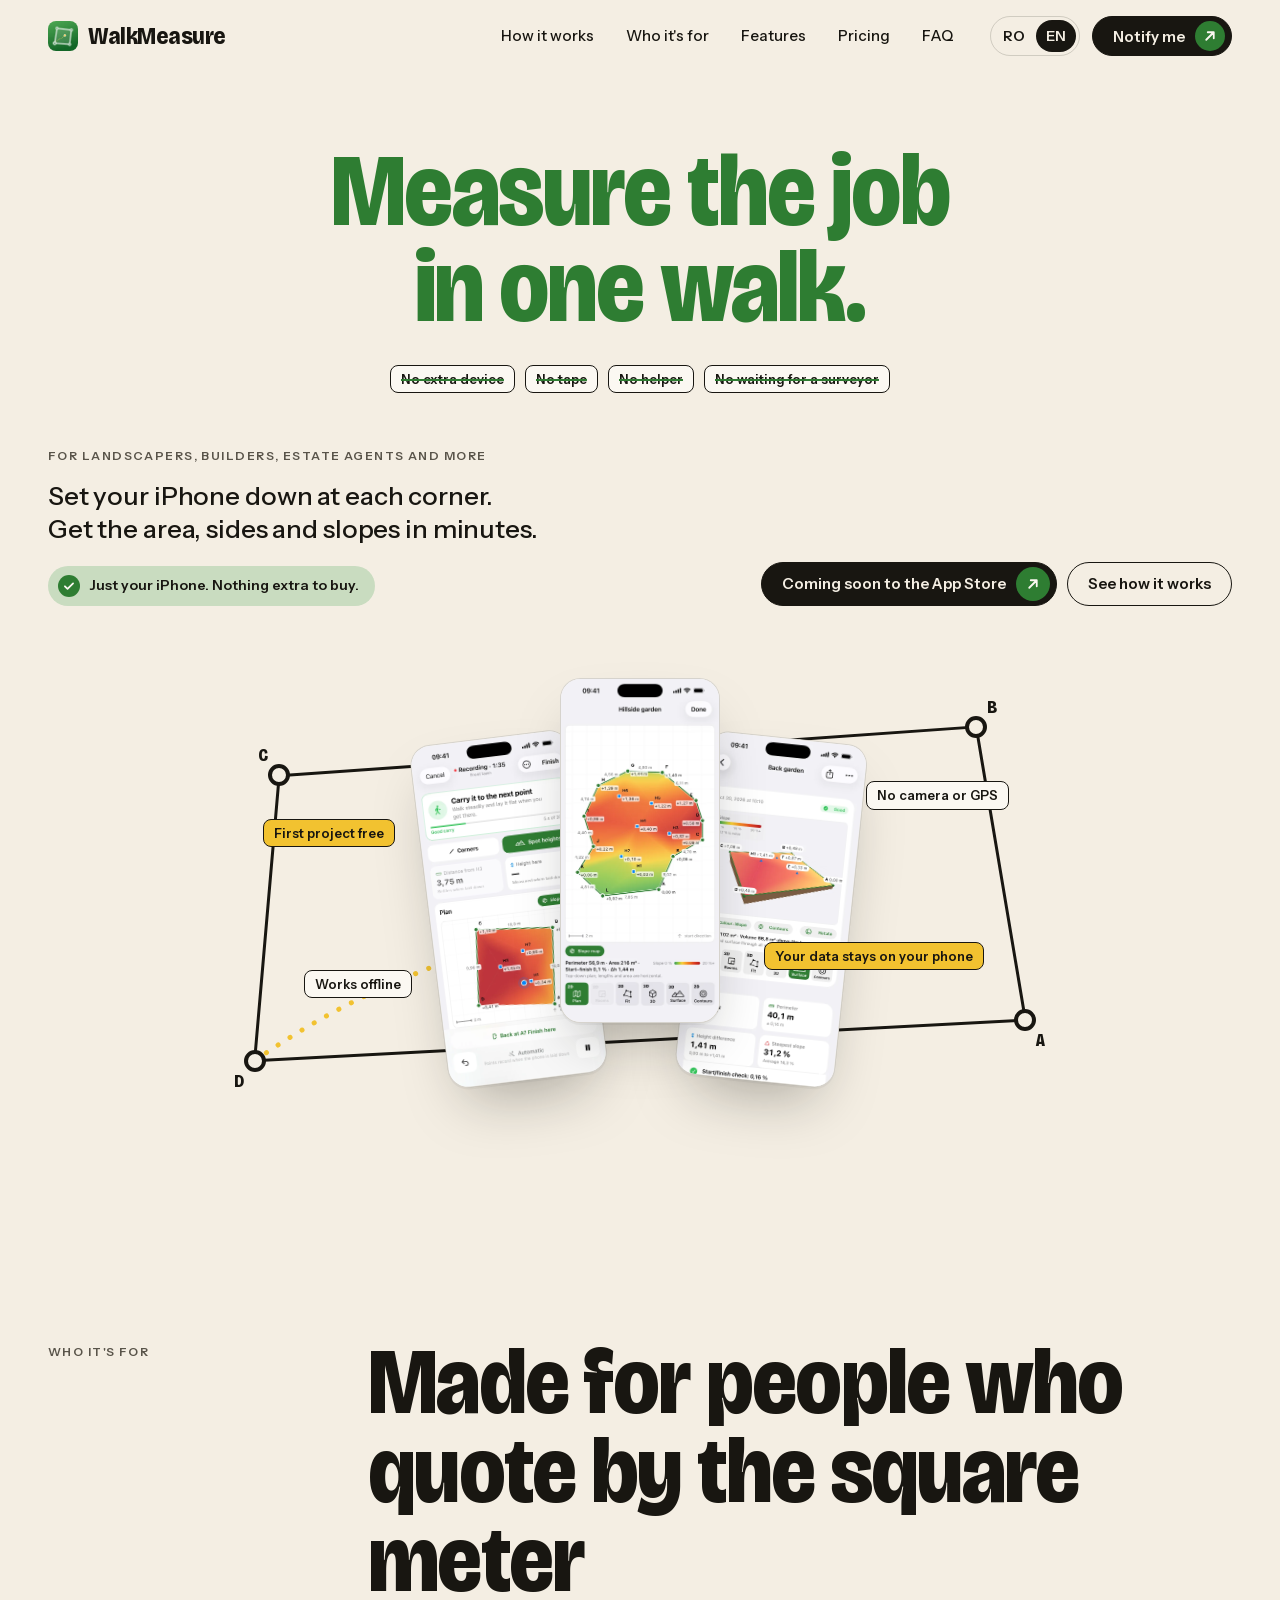
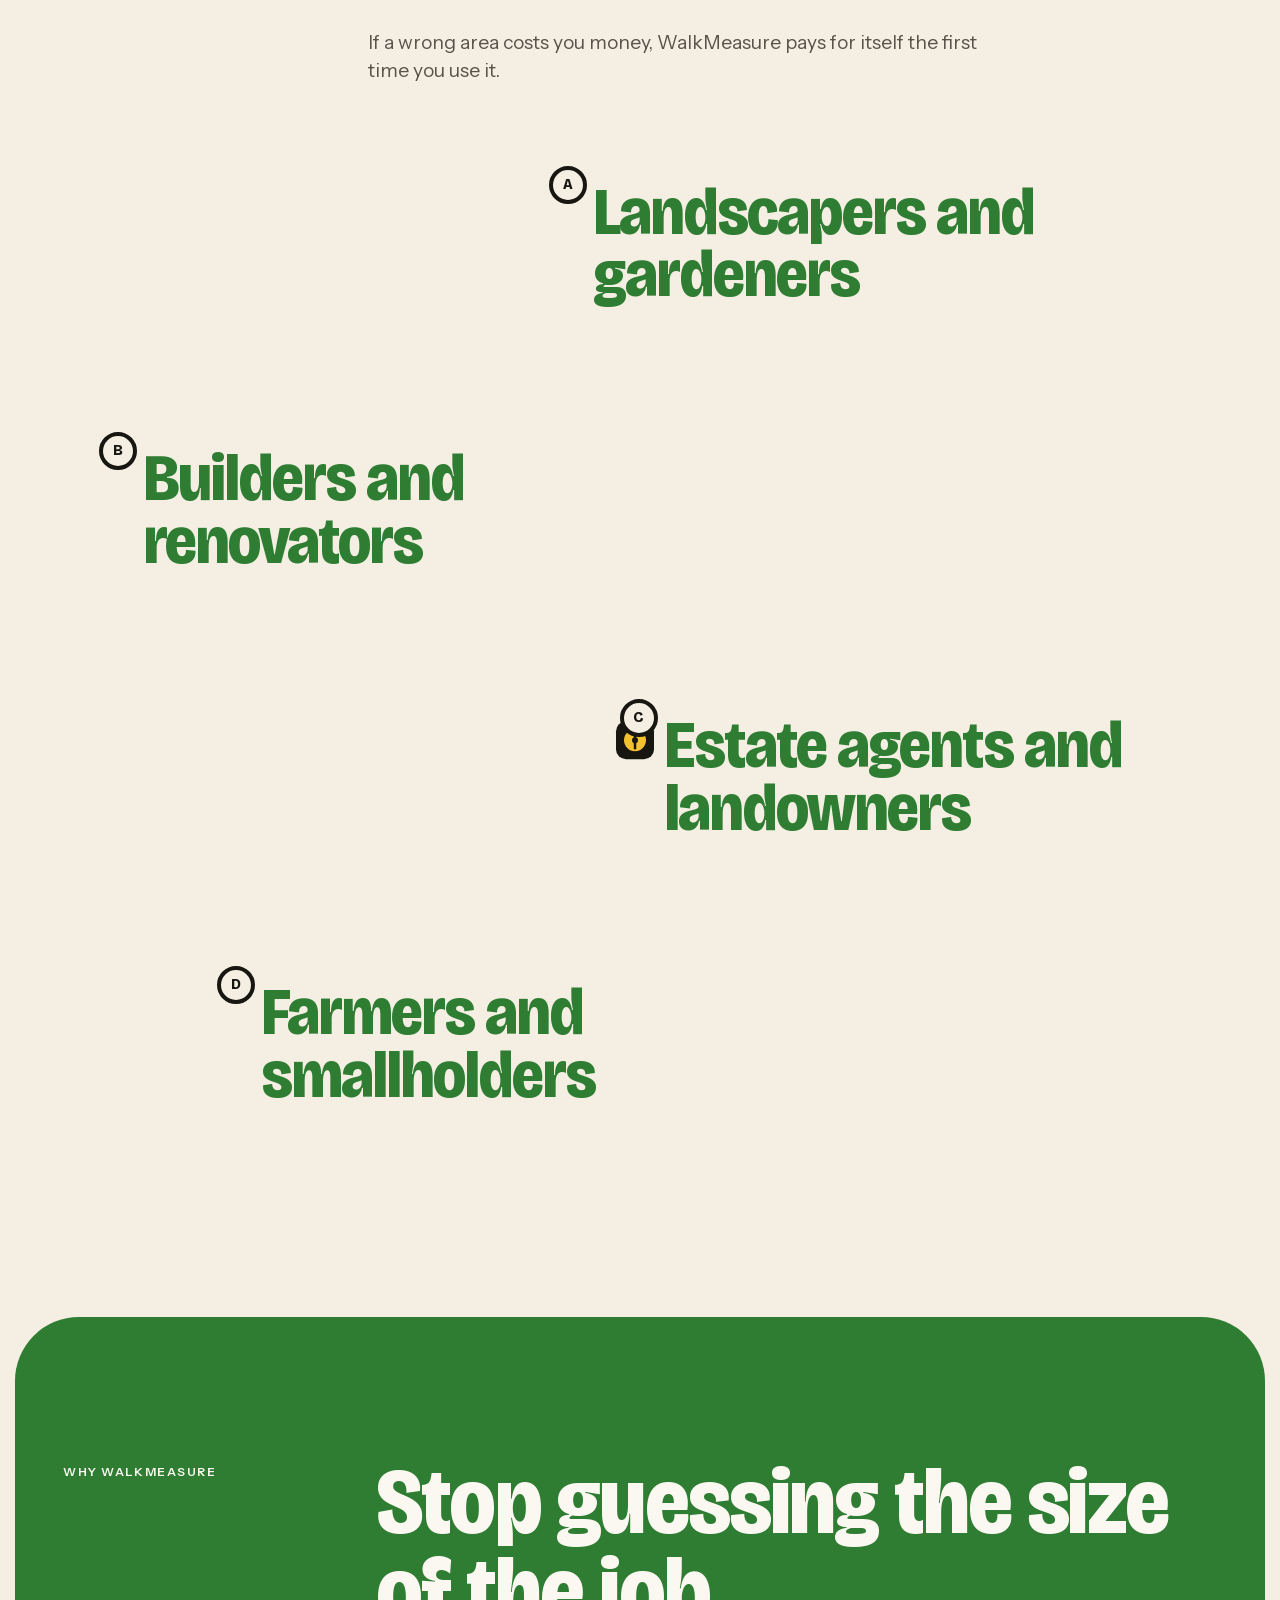
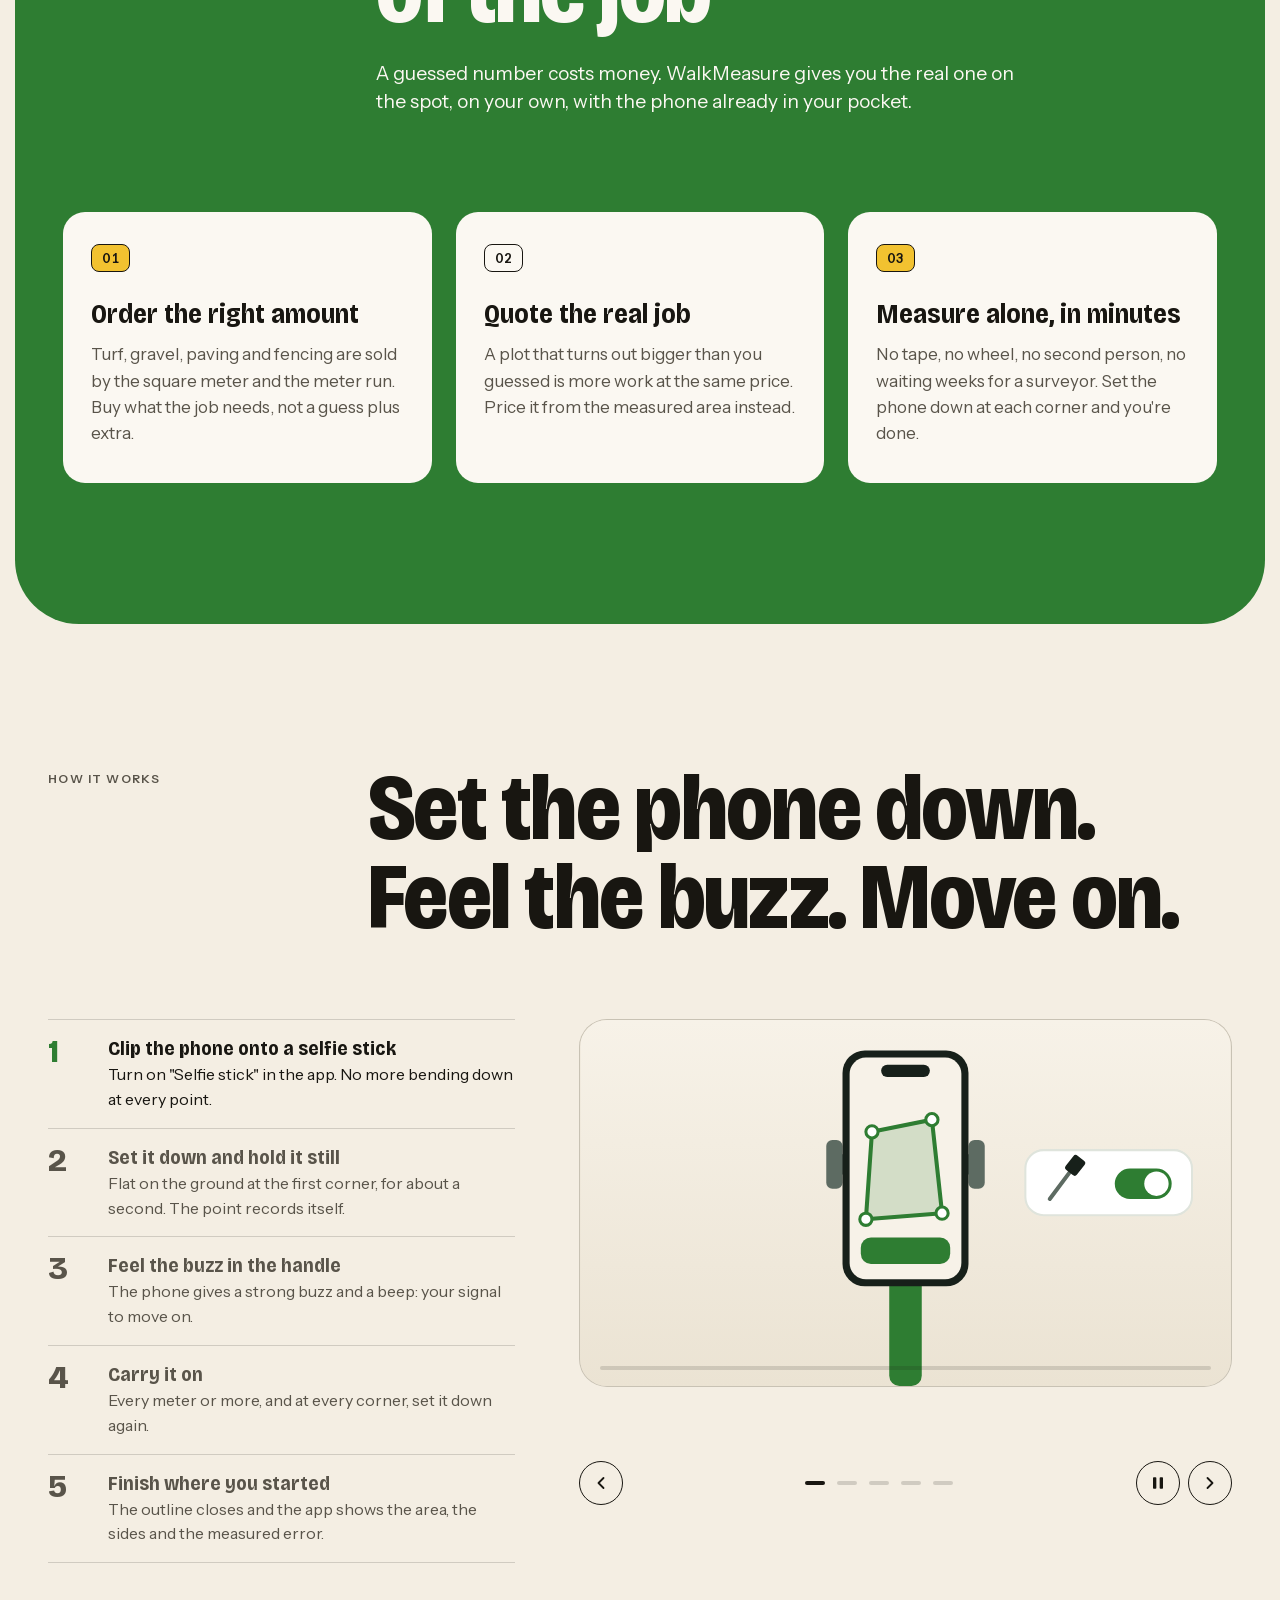
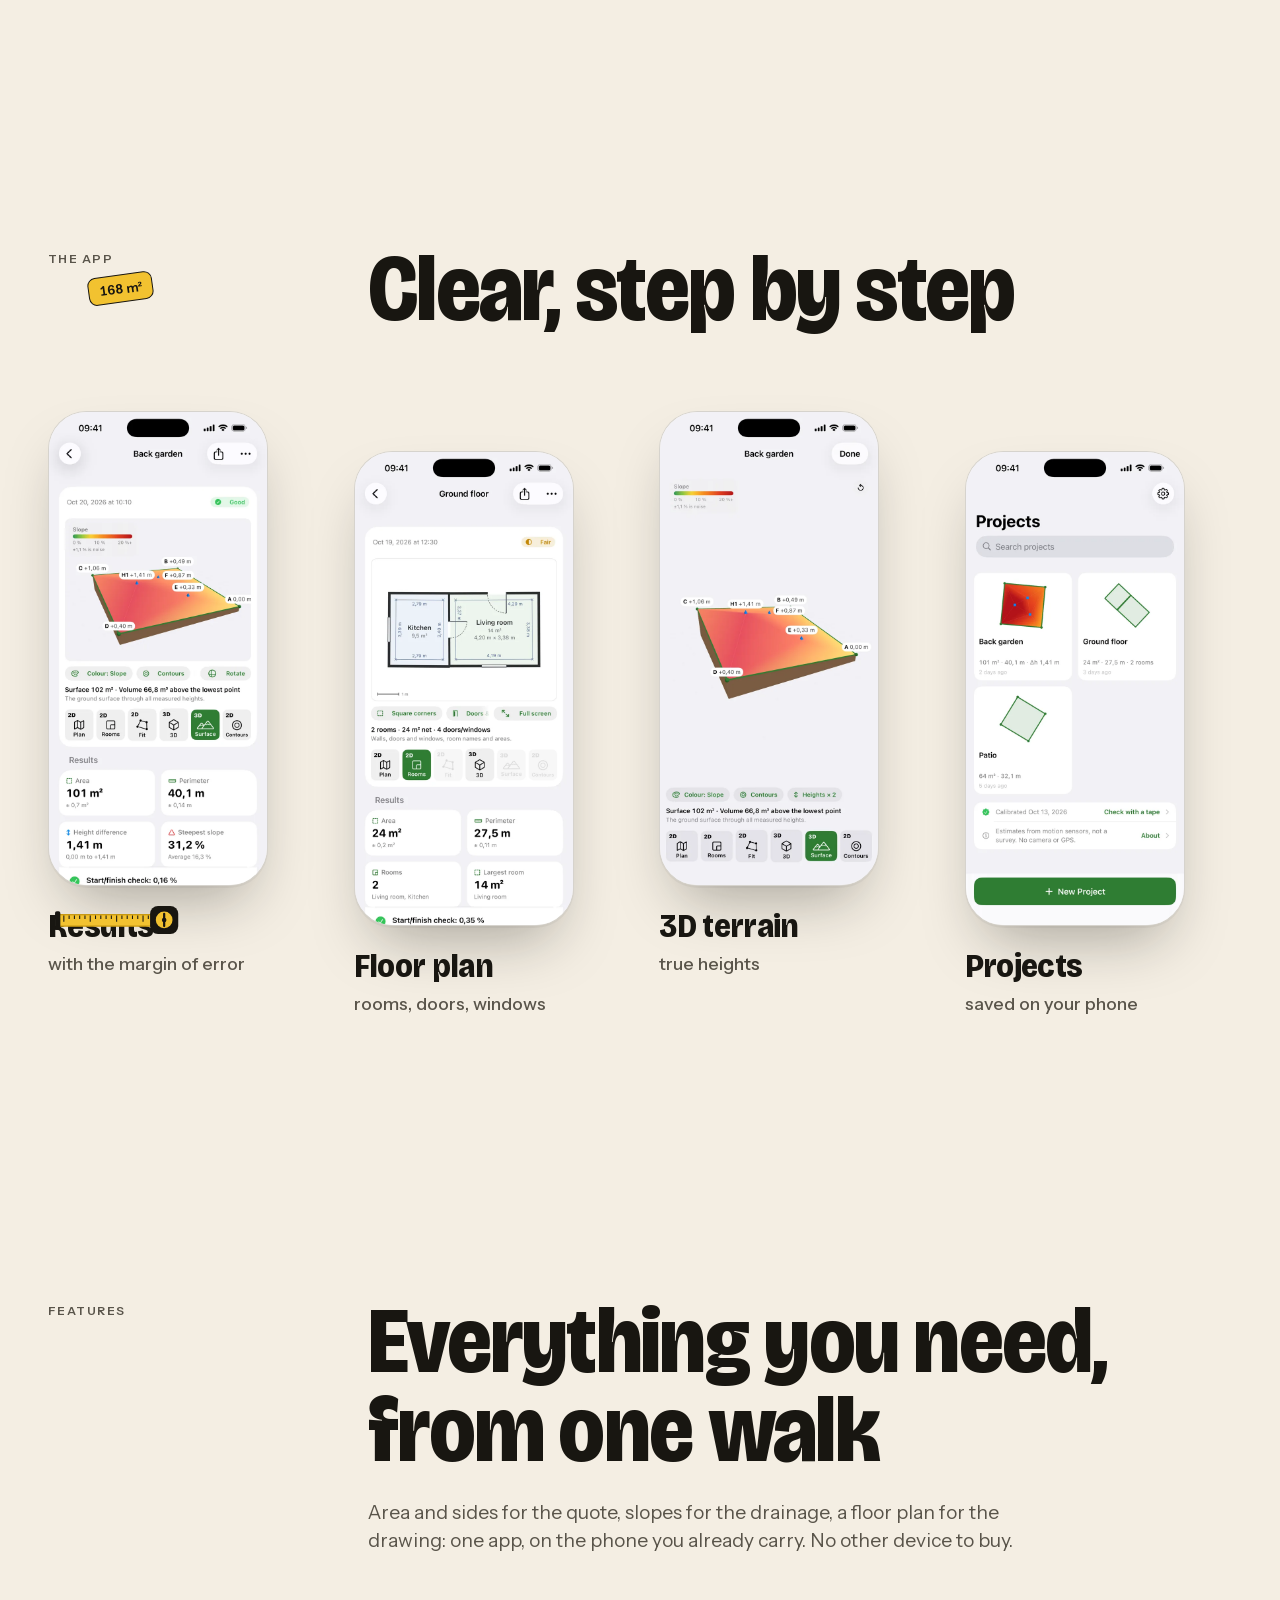
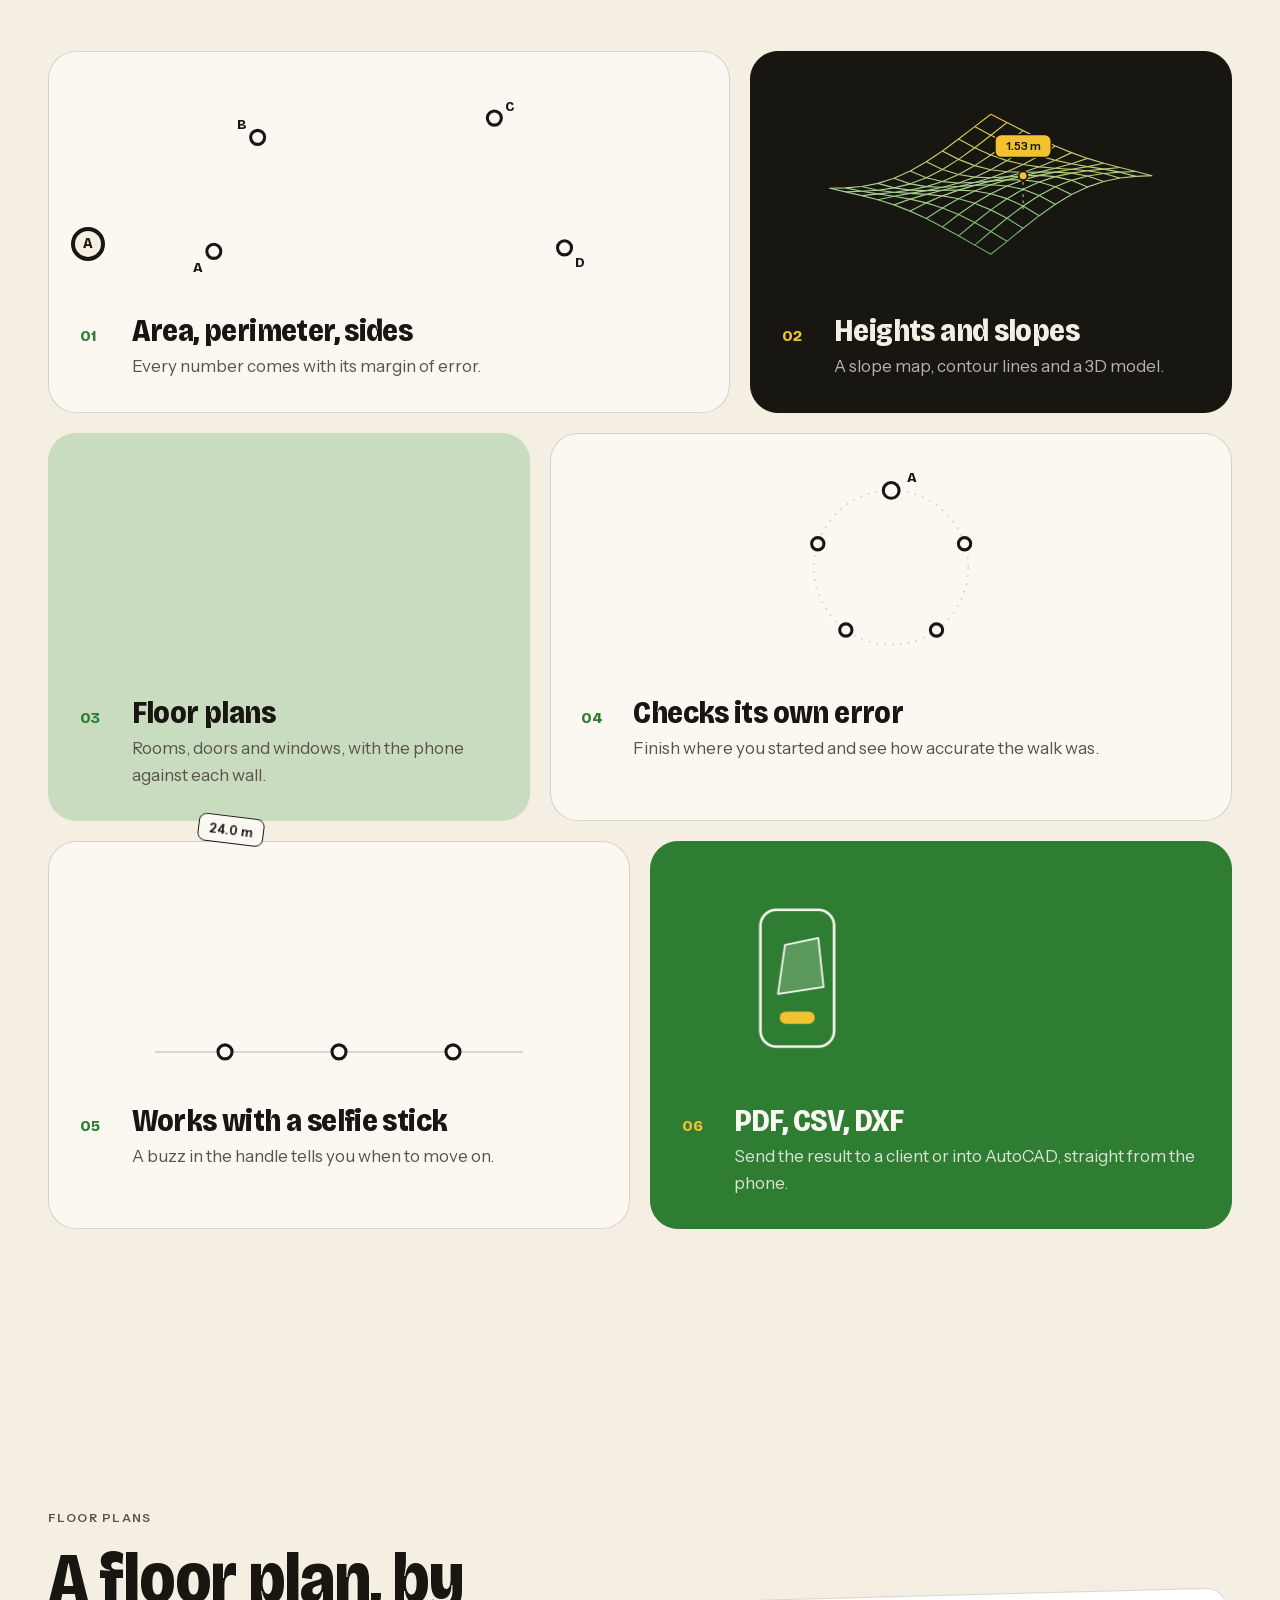
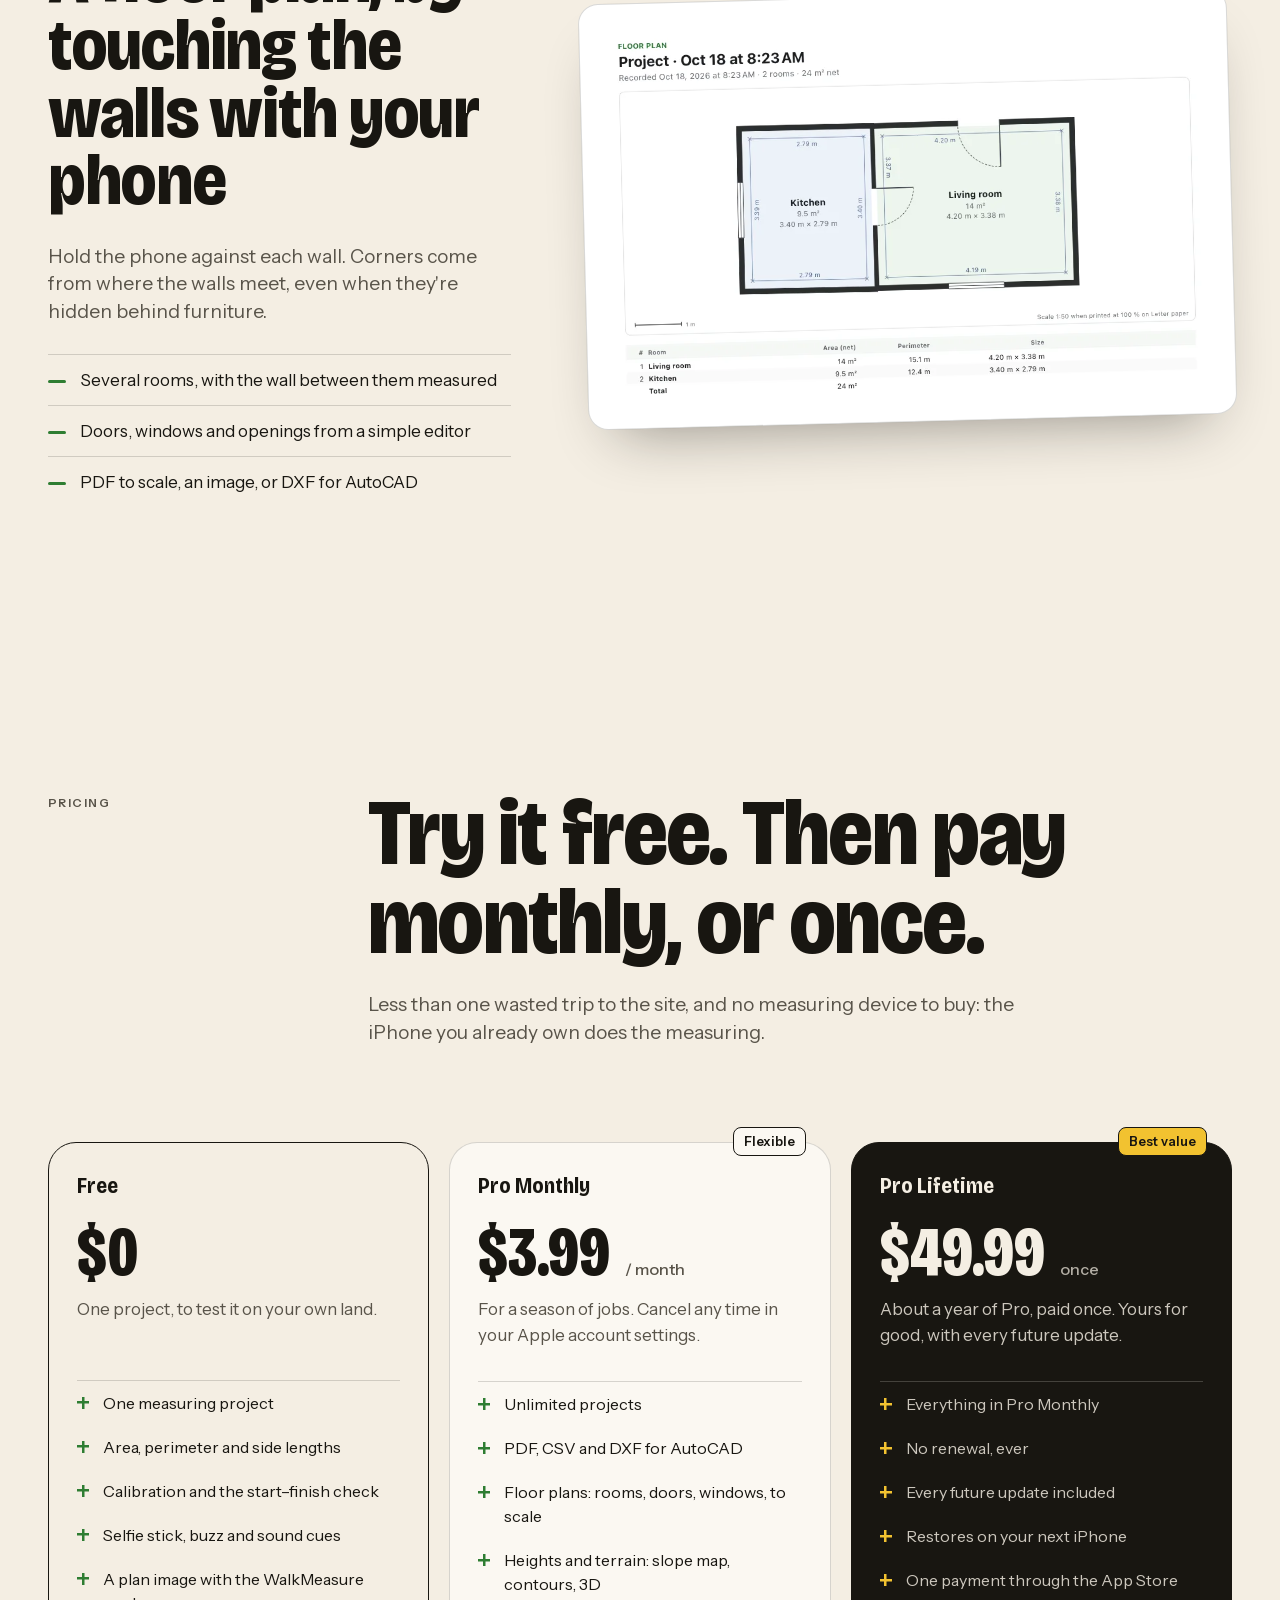
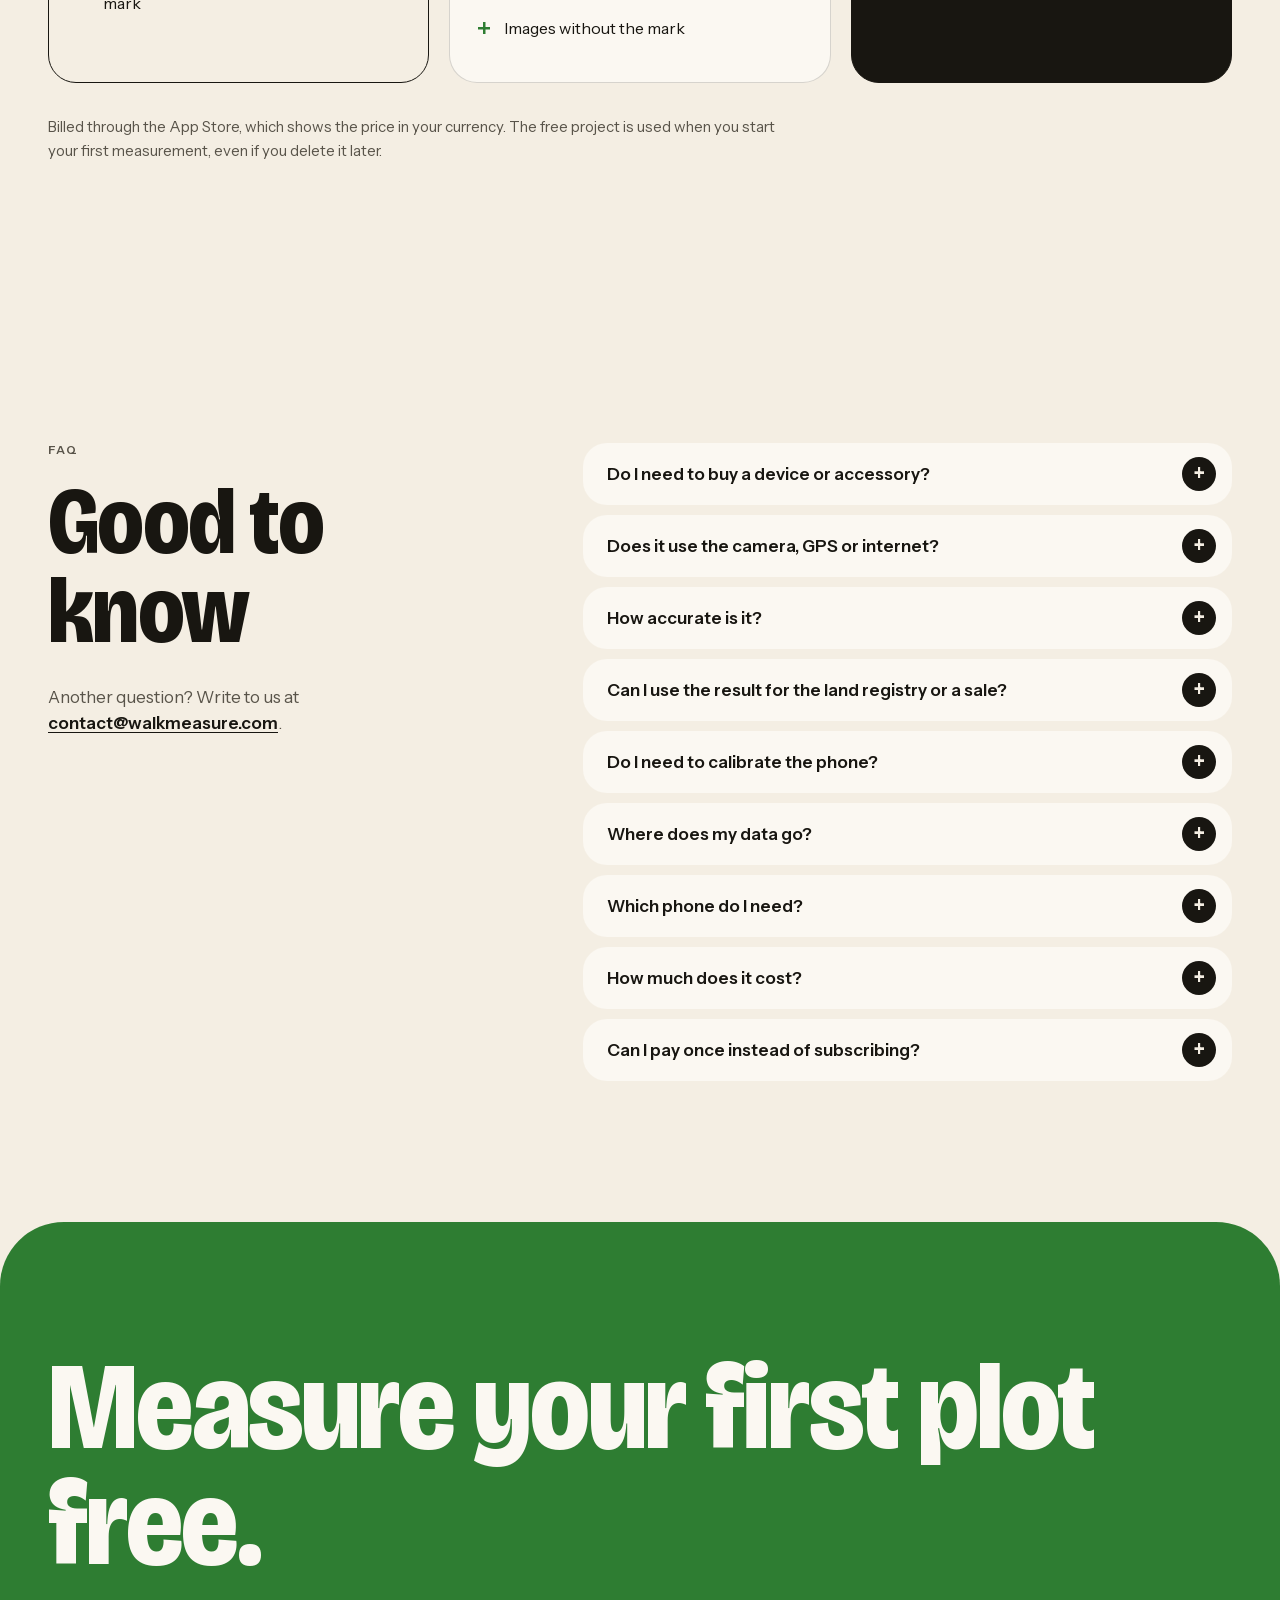
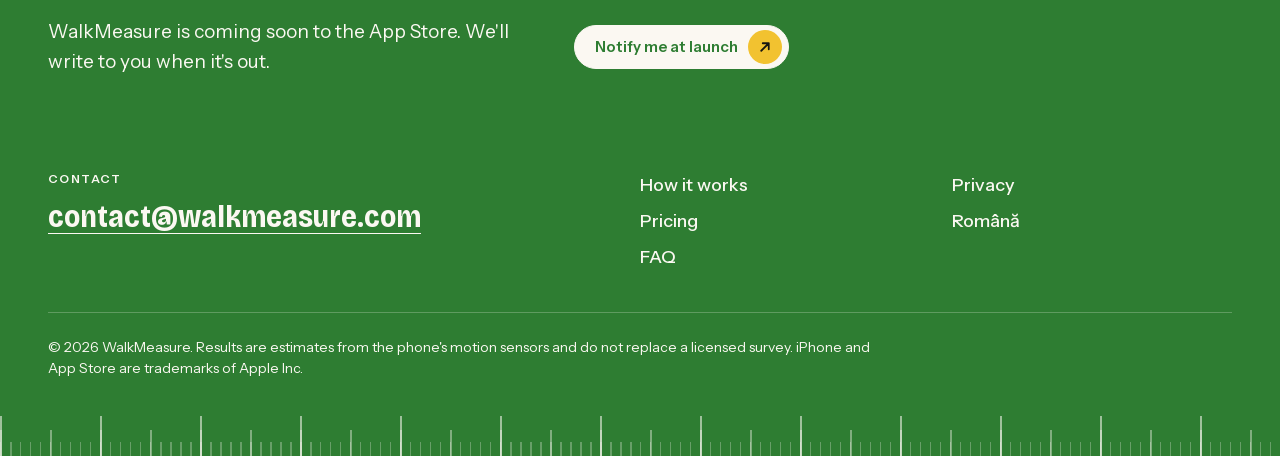
==== commit 99c4e175: "Website: features as six animated tiles, floating props by the heading Co-Authored-By: Claude Opus 5" ====
--- a/en/index.html
+++ b/en/index.html
@@ -51,8 +51,8 @@
       type="font/woff2"
       crossorigin
     />
-    <link rel="stylesheet" href="../assets/styles.css?v=14" />
-    <script defer src="../assets/site.js?v=14"></script>
+    <link rel="stylesheet" href="../assets/styles.css?v=15" />
+    <script defer src="../assets/site.js?v=15"></script>
   </head>
   <body>
     <a class="skip-link" href="#main">Skip to content</a>
@@ -652,45 +652,262 @@
         </div>
       </section>
 
-      <!-- ============ FEATURES ============ -->
+      <!-- ============ FEATURES: six tiles, each with a small scene that plays on screen ============ -->
       <section id="features">
         <div class="container">
           <div class="head reveal">
             <span class="label">Features</span>
-            <h2>Everything you need, from one walk</h2>
+            <h2>
+              Everything you need, from <span class="walked">one walk<svg class="walked-line draw" viewBox="0 0 300 24" preserveAspectRatio="none" aria-hidden="true"><path d="M4 14 C 50 6, 96 20, 150 12 S 250 6, 296 14" /></svg></span>
+            </h2>
             <p class="lead">
               Area and sides for the quote, slopes for the drainage, a floor
               plan for the drawing: one app, on the phone you already carry.
               No other device to buy.
             </p>
-          </div>
-          <ol class="index">
-            <li class="reveal">
-              <h3>Area, perimeter, sides</h3>
-              <p>Every number comes with its margin of error.</p>
-            </li>
-            <li class="reveal">
-              <h3>Heights and slopes</h3>
-              <p>A slope map, contour lines and a 3D model.</p>
-            </li>
-            <li class="reveal">
-              <h3>Floor plans</h3>
-              <p>Rooms, doors and windows, with the phone against each wall.</p>
-            </li>
-            <li class="reveal">
-              <h3>Checks its own error</h3>
-              <p>Finish where you started and see how accurate the walk was.</p>
-            </li>
-            <li class="reveal">
-              <h3>Works with a selfie stick</h3>
-              <p>A buzz in the handle tells you when to move on.</p>
-            </li>
-            <li class="reveal">
-              <h3>PDF, CSV, DXF</h3>
-              <p>
-                Send the result to a client or into AutoCAD, straight from the
-                phone.
-              </p>
+            <div class="floaters" aria-hidden="true">
+              <span class="floater f-tape" data-drift="-.08">
+                <svg class="mini-tape" viewBox="0 0 150 44">
+                  <defs><clipPath id="mini-tape-clip"><rect width="118" height="44" /></clipPath></defs>
+                  <g clip-path="url(#mini-tape-clip)">
+                    <g class="mt-strip">
+                      <rect class="mt-band" x="12" y="16" width="112" height="13" />
+                      <path class="mt-ticks" d="M18 17v7 M24 17v4 M30 17v4 M36 17v4 M42 17v4 M48 17v7 M54 17v4 M60 17v4 M66 17v4 M72 17v4 M78 17v7 M84 17v4 M90 17v4 M96 17v4 M102 17v4 M108 17v7 M114 17v4 M120 17v4" />
+                      <rect class="mt-hook" x="8" y="12" width="6" height="21" rx="2" />
+                    </g>
+                  </g>
+                  <rect class="mt-case" x="116" y="6" width="32" height="32" rx="9" />
+                  <g class="mt-reel"><circle cx="132" cy="22" r="9.5" /><line x1="132" y1="15" x2="132" y2="29" /></g>
+                  <circle class="mt-hub" cx="132" cy="22" r="2.6" />
+                </svg>
+              </span>
+              <span class="floater f-area" data-drift="-.2"><span class="sticker yellow">168 m²</span></span>
+              <span class="floater f-side" data-drift=".16"><span class="sticker">24.0 m</span></span>
+              <span class="floater f-corner" data-drift=".05"><span class="corner-dot">A</span></span>
+            </div>
+          </div>
+          <ol class="feats">
+            <li class="feat feat-area reveal">
+              <div class="feat-art" aria-hidden="true">
+                <svg class="scene" viewBox="30 0 500 250">
+                  <defs>
+                    <mask id="area-walk" maskUnits="userSpaceOnUse" x="0" y="0" width="560" height="250">
+                      <path class="mask-line mv area-trail" pathLength="100" d="M80 200 L130 70 L400 48 L480 196 Z" />
+                    </mask>
+                  </defs>
+                  <g class="sc mv">
+                    <path class="area-fill mv" d="M80 200 L130 70 L400 48 L480 196 Z" />
+                    <path class="area-edge mv" d="M80 200 L130 70 L400 48 L480 196 Z" />
+                    <path class="walk" mask="url(#area-walk)" d="M80 200 L130 70 L400 48 L480 196 Z" />
+                    <g transform="translate(83 126)"><g class="tag mv"><rect x="-30" y="-13" width="60" height="26" rx="7" /><text y="4.5">8.4 m</text></g></g>
+                    <g transform="translate(263 33)"><g class="tag mv"><rect x="-30" y="-13" width="60" height="26" rx="7" /><text y="4.5">16.3 m</text></g></g>
+                    <g transform="translate(461 111)"><g class="tag mv"><rect x="-30" y="-13" width="60" height="26" rx="7" /><text y="4.5">10.1 m</text></g></g>
+                    <g transform="translate(280 222)"><g class="tag mv"><rect x="-30" y="-13" width="60" height="26" rx="7" /><text y="4.5">24.0 m</text></g></g>
+                    <text class="area-num mv" x="272" y="143">168 m²</text>
+                  </g>
+                  <circle class="stake" cx="80" cy="200" r="8" />
+                  <circle class="stake" cx="130" cy="70" r="8" />
+                  <circle class="stake" cx="400" cy="48" r="8" />
+                  <circle class="stake" cx="480" cy="196" r="8" />
+                  <text class="corner-name" x="62" y="224">A</text>
+                  <text class="corner-name" x="112" y="60">B</text>
+                  <text class="corner-name" x="418" y="40">C</text>
+                  <text class="corner-name" x="498" y="218">D</text>
+                  <g class="sc mv"><g class="phone area-phone mv"><rect x="-8" y="-13" width="16" height="26" rx="4" /><rect class="screen" x="-5" y="-9.5" width="10" height="17" rx="1.5" /></g></g>
+                </svg>
+              </div>
+              <div class="feat-text">
+                <h3>Area, perimeter, sides</h3>
+                <p>Every number comes with its margin of error.</p>
+              </div>
+            </li>
+            <li class="feat feat-slope dark reveal">
+              <div class="feat-art" aria-hidden="true">
+                <svg class="scene" viewBox="0 0 400 250">
+                  <defs>
+                    <linearGradient id="slope-shade" gradientUnits="userSpaceOnUse" x1="0" y1="30" x2="0" y2="228">
+                      <stop offset="0" stop-color="#f2c230" />
+                      <stop offset=".5" stop-color="#a6d18f" />
+                      <stop offset="1" stop-color="#4f9a52" />
+                    </linearGradient>
+                  </defs>
+                  <g class="mesh" stroke="url(#slope-shade)">
+                    <polyline points="200,42.3 181.6,56.7 163.2,71.3 144.8,85.3 126.4,98.1 108,108.9 89.6,117.4 71.2,123.3 52.8,127 34.4,128.7 16,129.2" />
+                    <polyline points="200,42.3 218.4,52.2 236.8,62.2 255.2,71.9 273.6,80.9 292,88.9 310.4,95.7 328.8,101.3 347.2,106 365.6,110.3 384,114.8" />
+                    <polyline points="218.4,52.2 200,67.3 181.6,82 163.2,95.7 144.8,107.5 126.4,117.1 108,124.2 89.6,129 71.2,131.7 52.8,133 34.4,133.7" />
+                    <polyline points="181.6,56.7 200,67.3 218.4,77 236.8,85.5 255.2,92.5 273.6,98 292,102 310.4,105.1 328.8,107.9 347.2,111 365.6,115.3" />
+                    <polyline points="236.8,62.2 218.4,77 200,91 181.6,103.4 163.2,113.9 144.8,122 126.4,127.9 108,131.8 89.6,134.3 71.2,136.1 52.8,138" />
+                    <polyline points="163.2,71.3 181.6,82 200,91 218.4,97.9 236.8,102.7 255.2,105.6 273.6,107.2 292,108.3 310.4,109.7 328.8,112.3 347.2,117" />
+                    <polyline points="255.2,71.9 236.8,85.5 218.4,97.9 200,108.5 181.6,117.2 163.2,123.9 144.8,128.9 126.4,132.6 108,135.7 89.6,138.9 71.2,142.7" />
+                    <polyline points="144.8,85.3 163.2,95.7 181.6,103.4 200,108.5 218.4,111.2 236.8,112 255.2,111.7 273.6,111.4 292,112.2 310.4,115 328.8,120.7" />
+                    <polyline points="273.6,80.9 255.2,92.5 236.8,102.7 218.4,111.2 200,118.1 181.6,123.6 163.2,128.1 144.8,132.3 126.4,136.8 108,142 89.6,148.3" />
+                    <polyline points="126.4,98.1 144.8,107.5 163.2,113.9 181.6,117.2 200,118.1 218.4,117.3 236.8,115.9 255.2,115.1 273.6,116.1 292,119.8 310.4,126.6" />
+                    <polyline points="292,88.9 273.6,98 255.2,105.6 236.8,112 218.4,117.3 200,122 181.6,126.7 163.2,132 144.8,138.4 126.4,146 108,155.1" />
+                    <polyline points="108,108.9 126.4,117.1 144.8,122 163.2,123.9 181.6,123.6 200,122 218.4,120.4 236.8,120.1 255.2,122 273.6,126.9 292,135.1" />
+                    <polyline points="310.4,95.7 292,102 273.6,107.2 255.2,111.7 236.8,115.9 218.4,120.4 200,125.9 181.6,132.8 163.2,141.3 144.8,151.5 126.4,163.1" />
+                    <polyline points="89.6,117.4 108,124.2 126.4,127.9 144.8,128.9 163.2,128.1 181.6,126.7 200,125.9 218.4,126.8 236.8,130.1 255.2,136.5 273.6,145.9" />
+                    <polyline points="328.8,101.3 310.4,105.1 292,108.3 273.6,111.4 255.2,115.1 236.8,120.1 218.4,126.8 200,135.5 181.6,146.1 163.2,158.5 144.8,172.1" />
+                    <polyline points="71.2,123.3 89.6,129 108,131.8 126.4,132.6 144.8,132.3 163.2,132 181.6,132.8 200,135.5 218.4,140.6 236.8,148.3 255.2,158.7" />
+                    <polyline points="347.2,106 328.8,107.9 310.4,109.7 292,112.2 273.6,116.1 255.2,122 236.8,130.1 218.4,140.6 200,153 181.6,167 163.2,181.8" />
+                    <polyline points="52.8,127 71.2,131.7 89.6,134.3 108,135.7 126.4,136.8 144.8,138.4 163.2,141.3 181.6,146.1 200,153 218.4,162 236.8,172.7" />
+                    <polyline points="365.6,110.3 347.2,111 328.8,112.3 310.4,115 292,119.8 273.6,126.9 255.2,136.5 236.8,148.3 218.4,162 200,176.7 181.6,191.8" />
+                    <polyline points="34.4,128.7 52.8,133 71.2,136.1 89.6,138.9 108,142 126.4,146 144.8,151.5 163.2,158.5 181.6,167 200,176.7 218.4,187.3" />
+                    <polyline points="384,114.8 365.6,115.3 347.2,117 328.8,120.7 310.4,126.6 292,135.1 273.6,145.9 255.2,158.7 236.8,172.7 218.4,187.3 200,201.7" />
+                    <polyline points="16,129.2 34.4,133.7 52.8,138 71.2,142.7 89.6,148.3 108,155.1 126.4,163.1 144.8,172.1 163.2,181.8 181.6,191.8 200,201.7" />
+                  </g>
+                  <line class="probe-line" x1="236.8" y1="152" x2="236.8" y2="115.9" />
+                  <circle class="probe-dot" cx="236.8" cy="115.9" r="5" />
+                  <g class="probe-tag" transform="translate(236.8 81.9)"><g class="tag"><rect x="-32" y="-13" width="64" height="26" rx="7" /><text y="4.5">1.44 m</text></g></g>
+                </svg>
+              </div>
+              <div class="feat-text">
+                <h3>Heights and slopes</h3>
+                <p>A slope map, contour lines and a 3D model.</p>
+              </div>
+            </li>
+            <li class="feat feat-plan soft reveal">
+              <div class="feat-art" aria-hidden="true">
+                <svg class="scene" viewBox="0 0 400 250">
+                  <g class="sc mv">
+                    <path class="plan-walls mv" pathLength="100" d="M70 40 H330 V215 H70 Z" />
+                    <path class="plan-inner mv" pathLength="100" d="M185 40 V130 M185 172 V215" />
+                    <g class="plan-windows mv">
+                      <rect class="cut" x="100" y="36" width="60" height="8" />
+                      <rect class="cut" x="326" y="80" width="8" height="60" />
+                      <path class="win-line" d="M100 38.5 H160 M100 41.5 H160 M328.5 80 V140 M331.5 80 V140" />
+                    </g>
+                    <g class="plan-doors mv">
+                      <rect class="cut" x="110" y="211" width="42" height="8" />
+                      <path class="door-arc mv" d="M152 215 A42 42 0 0 0 110 173 M185 130 A42 42 0 0 1 227 172" />
+                      <line class="leaf leaf-front mv" x1="110" y1="215" x2="110" y2="173" />
+                      <line class="leaf leaf-inner mv" x1="185" y1="172" x2="227" y2="172" />
+                    </g>
+                    <text class="room mv" x="128" y="110">12.6 m²</text>
+                    <text class="room mv" x="266" y="104">15.9 m²</text>
+                    <g class="phone plan-phone mv"><rect x="-14" y="-4.5" width="28" height="9" rx="3" /></g>
+                  </g>
+                </svg>
+              </div>
+              <div class="feat-text">
+                <h3>Floor plans</h3>
+                <p>Rooms, doors and windows, with the phone against each wall.</p>
+              </div>
+            </li>
+            <li class="feat feat-loop reveal">
+              <div class="feat-art" aria-hidden="true">
+                <svg class="scene" viewBox="130 0 300 250">
+                  <defs>
+                    <mask id="loop-walk" maskUnits="userSpaceOnUse" x="0" y="0" width="560" height="250">
+                      <circle class="mask-line mv loop-trail" cx="280" cy="125" r="88" pathLength="100" transform="rotate(-90 280 125)" />
+                    </mask>
+                  </defs>
+                  <circle class="loop-track" cx="280" cy="125" r="88" />
+                  <circle class="stake" cx="363.7" cy="97.8" r="7" />
+                  <circle class="stake" cx="331.7" cy="196.2" r="7" />
+                  <circle class="stake" cx="228.3" cy="196.2" r="7" />
+                  <circle class="stake" cx="196.3" cy="97.8" r="7" />
+                  <g class="sc mv">
+                    <circle class="walk" mask="url(#loop-walk)" cx="280" cy="125" r="88" />
+                    <circle class="loop-done mv" cx="280" cy="125" r="88" />
+                    <circle class="stake stake-on grow mv pass-1" cx="363.7" cy="97.8" r="7" />
+                    <circle class="stake stake-on grow mv pass-2" cx="331.7" cy="196.2" r="7" />
+                    <circle class="stake stake-on grow mv pass-3" cx="228.3" cy="196.2" r="7" />
+                    <circle class="stake stake-on grow mv pass-4" cx="196.3" cy="97.8" r="7" />
+                    <circle class="loop-pulse grow mv" cx="280" cy="37" r="9" />
+                    <g class="loop-result mv">
+                      <text class="loop-kicker" x="280" y="98">BACK AT A</text>
+                      <text class="loop-big" x="280" y="142">0.3%</text>
+                      <text class="loop-small" x="280" y="162">of 86 m walked</text>
+                    </g>
+                  </g>
+                  <circle class="stake" cx="280" cy="37" r="9" />
+                  <text class="corner-name" x="304" y="27">A</text>
+                  <g class="sc mv">
+                    <g class="loop-walker mv"><g class="phone" transform="translate(280 37)"><rect x="-8" y="-13" width="16" height="26" rx="4" /><rect class="screen" x="-5" y="-9.5" width="10" height="17" rx="1.5" /></g></g>
+                  </g>
+                </svg>
+              </div>
+              <div class="feat-text">
+                <h3>Checks its own error</h3>
+                <p>Finish where you started and see how accurate the walk was.</p>
+              </div>
+            </li>
+            <li class="feat feat-stick reveal">
+              <div class="feat-art" aria-hidden="true">
+                <svg class="scene" viewBox="0 0 480 250">
+                  <defs>
+                    <mask id="stick-walk" maskUnits="userSpaceOnUse" x="0" y="0" width="480" height="250">
+                      <path class="mask-line mv stick-trail" pathLength="100" d="M110 212 H370" />
+                    </mask>
+                  </defs>
+                  <line class="ground" x1="30" y1="212" x2="450" y2="212" />
+                  <circle class="stake" cx="110" cy="212" r="8" />
+                  <circle class="stake" cx="240" cy="212" r="8" />
+                  <circle class="stake" cx="370" cy="212" r="8" />
+                  <g class="sc mv">
+                    <path class="walk" mask="url(#stick-walk)" d="M110 212 H370" />
+                    <circle class="stake stake-on grow mv on-1" cx="110" cy="212" r="8" />
+                    <circle class="stake stake-on grow mv on-2" cx="240" cy="212" r="8" />
+                    <circle class="stake stake-on grow mv on-3" cx="370" cy="212" r="8" />
+                    <g class="rig mv">
+                      <line class="stick" x1="0" y1="-9" x2="-62" y2="-140" />
+                      <line class="grip" x1="-58" y1="-131" x2="-74" y2="-165" />
+                      <g transform="translate(-66 -148)"><g class="buzz grow mv">
+                        <path d="M-15 -10 A16 16 0 0 0 -15 10 M-23 -16 A26 26 0 0 0 -23 16 M15 -10 A16 16 0 0 1 15 10 M23 -16 A26 26 0 0 1 23 16" />
+                      </g></g>
+                      <rect class="body" x="-16" y="-10" width="32" height="10" rx="3" />
+                    </g>
+                  </g>
+                </svg>
+              </div>
+              <div class="feat-text">
+                <h3>Works with a selfie stick</h3>
+                <p>A buzz in the handle tells you when to move on.</p>
+              </div>
+            </li>
+            <li class="feat feat-export green reveal">
+              <div class="feat-art" aria-hidden="true">
+                <svg class="scene" viewBox="0 0 480 250">
+                  <defs>
+                    <mask id="send-trail" maskUnits="userSpaceOnUse" x="0" y="0" width="480" height="250">
+                      <path class="mask-line mv send-reveal" pathLength="100" d="M384 86 Q 420 44 450 30" />
+                    </mask>
+                  </defs>
+                  <g class="sc mv">
+                    <g class="sheet sheet-1 mv"><g class="sheet-in">
+                      <rect class="paper" x="-46" y="-60" width="92" height="120" rx="8" />
+                      <path class="ink-thin" d="M-30 -44 H30 V6 H-30 Z M-4 -44 V-16 M-4 -16 H30" />
+                      <path class="bar" d="M-30 20 H20 M-30 30 H6" />
+                      <g class="ftag yellow"><rect x="-38" y="38" width="44" height="22" rx="6" /><text x="-16" y="53.5">PDF</text></g>
+                    </g></g>
+                    <g class="sheet sheet-2 mv"><g class="sheet-in">
+                      <rect class="paper" x="-46" y="-60" width="92" height="120" rx="8" />
+                      <path class="ink-thin" d="M-30 -44 H30 M-30 -30 H30 M-30 -16 H30 M-30 -2 H30 M-30 12 H30 M-12 -44 V12 M10 -44 V12" />
+                      <g class="ftag"><rect x="-38" y="38" width="44" height="22" rx="6" /><text x="-16" y="53.5">CSV</text></g>
+                    </g></g>
+                    <g class="sheet sheet-3 mv"><g class="sheet-in">
+                      <rect class="paper" x="-46" y="-60" width="92" height="120" rx="8" />
+                      <path class="cad" d="M-28 8 L-16 -40 L24 -32 L30 2 Z M-28 22 H30" />
+                      <rect class="cad-node" x="-31" y="5" width="6" height="6" />
+                      <rect class="cad-node" x="-19" y="-43" width="6" height="6" />
+                      <rect class="cad-node" x="21" y="-35" width="6" height="6" />
+                      <rect class="cad-node" x="27" y="-1" width="6" height="6" />
+                      <g class="ftag"><rect x="-38" y="38" width="44" height="22" rx="6" /><text x="-16" y="53.5">DXF</text></g>
+                    </g></g>
+                    <path class="walk" mask="url(#send-trail)" d="M384 86 Q 420 44 450 30" />
+                    <path class="plane mv" d="M13 0 L-12 -9 L-6 0 L-12 9 Z M-6 0 H13" />
+                  </g>
+                  <g class="device">
+                    <rect class="frame" x="34" y="50" width="84" height="156" rx="18" />
+                    <path class="device-plot" d="M54 146 L62 90 L100 82 L106 138 Z" />
+                    <rect class="device-btn" x="56" y="166" width="40" height="14" rx="7" />
+                  </g>
+                </svg>
+              </div>
+              <div class="feat-text">
+                <h3>PDF, CSV, DXF</h3>
+                <p>Send the result to a client or into AutoCAD, straight from the phone.</p>
+              </div>
             </li>
           </ol>
         </div>
--- a/assets/styles.css
+++ b/assets/styles.css
@@ -510,17 +510,348 @@
 .note p { margin: 0; color: var(--muted); }
 @media (min-width: 900px) { .notes { grid-template-columns: repeat(3, 1fr); } }
 
-/* ---------- Features: an index, not a card grid ---------- */
-
-.index { list-style: none; display: grid; gap: 0 48px; counter-reset: feat; }
-.index li {
-  display: grid; grid-template-columns: 56px 1fr; gap: 4px 16px; align-items: baseline;
-  padding: 24px 0; border-top: 1.5px solid var(--line); counter-increment: feat;
-}
-.index li::before { content: counter(feat, decimal-leading-zero); font: 800 15px/1 var(--display); color: var(--green); grid-row: 1 / span 2; }
-.index h3 { font-weight: 800; font-stretch: 88%; letter-spacing: -.02em; font-size: clamp(28px, 2.8vw, 40px); }
-.index p { grid-column: 2; margin: 0; color: var(--muted); }
-@media (min-width: 900px) { .index { grid-template-columns: 1fr 1fr; } }
+/* ---------- Features: six tiles, each with a small scene ----------
+   The scenes are inline SVG. Without JavaScript, or for visitors who prefer less
+   motion, each shows its finished picture. Otherwise it plays on a loop while its tile
+   is on screen (site.js adds .anim to the list and .live to the tile). Every moving
+   part (.mv) runs for its tile's --dur, and the percentages in its keyframes are
+   moments in that loop. */
+
+/* "one walk": the yellow dotted walk underlines it, drawn in once seen. */
+.walked { position: relative; white-space: nowrap; isolation: isolate; }
+.walked-line { position: absolute; z-index: -1; left: -2%; width: 104%; bottom: -.14em; height: .28em; overflow: visible; }
+.walked-line path { fill: none; stroke: var(--yellow); stroke-width: 7; stroke-linecap: round; stroke-dasharray: .1 15; vector-effect: non-scaling-stroke; }
+
+/* Bits from a measuring day drift in the empty column beside the title. */
+.floaters { display: none; }
+@media (min-width: 900px) {
+  #features .head { position: relative; }
+  .head > .floaters {
+    display: block; position: absolute; grid-column: auto; grid-row: auto;
+    left: 0; top: 64px; bottom: 0; width: calc((100% - 32px) / 4); pointer-events: none;
+  }
+}
+.floater { position: absolute; }
+.floater > * { display: block; }
+.f-tape { left: 0; top: 2%; }
+.f-area { left: 14%; top: 36%; rotate: -8deg; }
+.f-side { left: 52%; top: 58%; rotate: 7deg; }
+.f-corner { left: 8%; top: 82%; }
+.corner-dot {
+  display: grid; place-items: center; width: 34px; height: 34px; border-radius: 50%;
+  background: var(--paper); border: 4px solid var(--ink); font: 800 14px/1 var(--display);
+}
+.mini-tape { width: 132px; height: auto; overflow: visible; }
+.mt-band { fill: var(--yellow); stroke: #c99a12; stroke-width: 1.5; }
+.mt-ticks { stroke: var(--ink); stroke-width: 1.2; }
+.mt-hook { fill: var(--ink); }
+.mt-case { fill: var(--ink); }
+.mt-reel circle { fill: var(--yellow); }
+.mt-reel line { stroke: var(--ink); stroke-width: 2.5; stroke-linecap: round; }
+.mt-reel { transform-box: view-box; transform-origin: 132px 22px; }
+.mt-hub { fill: var(--ink); }
+
+.feats { list-style: none; display: grid; gap: clamp(14px, 1.6vw, 20px); counter-reset: feat; }
+@media (min-width: 700px) { .feats { grid-template-columns: 1fr 1fr; } }
+@media (min-width: 1000px) {
+  .feats { grid-template-columns: repeat(12, 1fr); }
+  .feat:nth-child(1), .feat:nth-child(4) { grid-column: span 7; }
+  .feat:nth-child(2), .feat:nth-child(3) { grid-column: span 5; }
+  .feat:nth-child(5), .feat:nth-child(6) { grid-column: span 6; }
+}
+.feat {
+  --tile: var(--card); --stroke: var(--ink); --soft: var(--green-soft); --quiet: var(--muted); --num: var(--green);
+  display: flex; flex-direction: column; border-radius: var(--radius); overflow: hidden;
+  background: var(--tile); color: var(--stroke); border: 1.5px solid var(--line); counter-increment: feat;
+}
+.feat.reveal { transition: opacity .7s ease, transform .7s cubic-bezier(.2, .7, .2, 1), translate .3s ease, box-shadow .3s ease; }
+.feat:hover { translate: 0 -4px; box-shadow: 0 26px 50px -30px rgba(24, 22, 17, .5); }
+.feat.dark { --tile: var(--ink); --stroke: var(--paper); --quiet: color-mix(in srgb, var(--paper) 72%, transparent); --num: var(--yellow); border-color: var(--ink); }
+.feat.soft { --tile: var(--green-soft); --soft: var(--card); border-color: transparent; }
+.feat.green { --tile: var(--green-band); --stroke: var(--on-green); --quiet: color-mix(in srgb, var(--on-green) 84%, transparent); --num: var(--yellow); border-color: var(--green-band); }
+.feat-area { --dur: 10s; }
+.feat-plan { --dur: 10s; }
+.feat-loop { --dur: 9s; }
+.feat-stick { --dur: 9s; }
+.feat-export { --dur: 9s; }
+.feat-art { height: clamp(170px, 19vw, 250px); padding: clamp(16px, 2vw, 24px) clamp(16px, 2vw, 24px) 0; }
+.scene { display: block; width: 100%; height: 100%; overflow: visible; }
+.feat-text {
+  display: grid; grid-template-columns: 40px 1fr; gap: 6px 12px; align-items: baseline;
+  padding: 20px clamp(20px, 2.4vw, 32px) clamp(24px, 2.6vw, 32px);
+}
+.feat-text::before { content: counter(feat, decimal-leading-zero); font: 800 15px/1 var(--display); color: var(--num); grid-row: 1 / span 2; }
+.feat h3 { font-weight: 800; font-stretch: 88%; letter-spacing: -.02em; font-size: clamp(26px, 2.4vw, 36px); }
+.feat p { grid-column: 2; margin: 0; color: var(--quiet); }
+
+/* Scene parts shared by the tiles: the walked line, corner stakes, labels, the phone. */
+.scene text { font: 600 13px/1 var(--text); fill: var(--stroke); text-anchor: middle; }
+.scene .walk { fill: none; stroke: var(--yellow); stroke-width: 5; stroke-linecap: round; stroke-linejoin: round; stroke-dasharray: .1 11; }
+.scene .mask-line { fill: none; stroke: #fff; stroke-width: 18; stroke-dasharray: 100 100; }
+.scene .stake { fill: var(--tile); stroke: var(--stroke); stroke-width: 3.5; }
+.scene .corner-name { font: 800 15px/1 var(--display); }
+.scene .tag rect { fill: var(--card); stroke: var(--ink); stroke-width: 1.5; }
+.scene .tag text { fill: var(--ink); }
+.scene .tag, .scene .ftag, .scene .grow { transform-box: fill-box; transform-origin: center; }
+.scene .phone rect { fill: var(--stroke); }
+.scene .phone .screen { fill: var(--green); }
+.area-phone, .plan-phone, .loop-walker, .buzz, .loop-pulse { opacity: 0; }
+/* Narrow tiles shrink the scenes, so their labels grow to stay readable. */
+@media (max-width: 999.98px) {
+  .scene .tag, .scene .ftag { scale: 1.35; }
+  .feat-loop .loop-result { transform-box: fill-box; transform-origin: center; scale: 1.15; }
+}
+
+/* 01 Area: the phone walks the plot corner to corner, then the sides and area land. */
+.area-fill { fill: var(--soft); }
+.area-edge { fill: none; stroke: var(--stroke); stroke-width: 3; stroke-linejoin: round; }
+.scene .area-num { font: 800 46px/1 var(--display); font-stretch: 88%; letter-spacing: -.02em; fill: var(--green); }
+
+/* 02 Heights and slopes: a ground mesh that rolls (site.js), with one height read off it. */
+.mesh { fill: none; stroke-width: 1.3; stroke-linejoin: round; }
+.probe-line { stroke: var(--paper); stroke-width: 1.5; stroke-dasharray: 3 4; opacity: .6; }
+.probe-dot { fill: var(--yellow); stroke: var(--ink); stroke-width: 2; }
+.feat-slope .tag rect { fill: var(--yellow); }
+
+/* 03 Floor plans: walls drawn wall by wall, then the doors swing and the rooms get areas. */
+.plan-walls, .plan-inner { fill: none; stroke: var(--stroke); stroke-width: 7; stroke-dasharray: 100 100; }
+.scene .cut { fill: var(--tile); }
+.win-line, .door-arc { fill: none; stroke: var(--stroke); stroke-width: 1.5; }
+.door-arc { stroke-dasharray: 3 4; }
+.leaf { stroke: var(--stroke); stroke-width: 3; stroke-linecap: round; transform-box: view-box; }
+.leaf-front { transform-origin: 110px 215px; }
+.leaf-inner { transform-origin: 185px 172px; }
+.scene .room { font: 800 20px/1 var(--display); font-stretch: 88%; }
+
+/* 04 Closing the walk: one lap past the corners, back to A, and the walk's result. */
+.loop-track { fill: none; stroke: var(--line); stroke-width: 2; stroke-dasharray: 2 7; }
+.loop-done { fill: none; stroke: var(--green); stroke-width: 5; }
+.loop-pulse { fill: none; stroke: var(--green); stroke-width: 3; }
+.loop-walker { transform-box: view-box; transform-origin: 280px 125px; }
+.scene .loop-kicker { font: 700 11px/1 var(--text); letter-spacing: .12em; fill: var(--muted); }
+.scene .loop-big { font: 800 50px/1 var(--display); font-stretch: 88%; letter-spacing: -.02em; fill: var(--green); }
+.scene .loop-small { font: 500 13px/1 var(--text); fill: var(--muted); }
+
+/* 05 Selfie stick: down on a stake, a buzz in the handle, lift and carry to the next. */
+.ground { stroke: var(--line); stroke-width: 2; }
+.scene .stake-on { fill: var(--green); }
+.stick { stroke: var(--stroke); stroke-width: 4; stroke-linecap: round; }
+.grip { stroke: var(--stroke); stroke-width: 13; stroke-linecap: round; }
+.buzz path { fill: none; stroke: var(--green); stroke-width: 2.5; stroke-linecap: round; }
+.rig { transform: translate(370px, 211px); }
+.rig .body { fill: var(--stroke); }
+
+/* 06 Export: three files fan out of the phone and one is sent off. */
+.device .frame { fill: none; stroke: var(--stroke); stroke-width: 3; }
+.device-plot { fill: color-mix(in srgb, var(--on-green) 22%, transparent); stroke: var(--stroke); stroke-width: 2; stroke-linejoin: round; }
+.device-btn { fill: var(--yellow); }
+.sheet .paper { fill: var(--card); }
+.sheet-in { filter: drop-shadow(0 8px 10px rgba(0, 0, 0, .18)); }
+.sheet .ink-thin { fill: none; stroke: var(--ink); stroke-width: 1.6; }
+.sheet .bar { stroke: var(--line); stroke-width: 5; stroke-linecap: round; }
+.sheet .cad { fill: none; stroke: var(--green); stroke-width: 2; }
+.sheet .cad-node { fill: var(--card); stroke: var(--green); stroke-width: 1.5; }
+.ftag rect { fill: var(--card); stroke: var(--ink); stroke-width: 1.5; }
+.ftag.yellow rect { fill: var(--yellow); }
+.scene .ftag text { font: 700 12px/1 var(--text); fill: var(--ink); }
+.sheet-1 { transform: translate(208px, 128px) rotate(-9deg); }
+.sheet-2 { transform: translate(300px, 118px) rotate(3deg); }
+.sheet-3 { transform: translate(392px, 132px) rotate(11deg); }
+.plane { fill: var(--card); stroke: var(--ink); stroke-width: 1.5; stroke-linejoin: round; transform: translate(456px, 28px) rotate(-20deg); }
+
+@media (prefers-reduced-motion: no-preference) {
+  .feats.anim .mv { animation-duration: var(--dur); animation-timing-function: linear; animation-iteration-count: infinite; animation-fill-mode: both; }
+  .feats.anim .feat:not(.live) * { animation-play-state: paused; }
+  .feats.anim .sc { animation-name: scene-loop; }
+
+  .feats.anim .area-phone { animation-name: area-phone; }
+  .feats.anim .area-trail { animation-name: area-trail; }
+  .feats.anim .area-edge { animation-name: area-edge; }
+  .feats.anim .area-fill { animation-name: area-fill; }
+  .feats.anim .feat-area .tag { animation-name: area-tag; }
+  .feats.anim .area-num { animation-name: area-num; transform-box: fill-box; transform-origin: center; }
+
+  .feats.anim .plan-phone { animation-name: plan-phone; }
+  .feats.anim .plan-walls { animation-name: plan-walls; }
+  .feats.anim .plan-inner { animation-name: plan-inner; }
+  .feats.anim .plan-doors { animation-name: plan-doors; }
+  .feats.anim .leaf-front { animation-name: leaf-front; animation-timing-function: ease-in-out; }
+  .feats.anim .leaf-inner { animation-name: leaf-inner; animation-timing-function: ease-in-out; }
+  .feats.anim .door-arc { animation-name: door-arc; }
+  .feats.anim .plan-windows { animation-name: plan-windows; }
+  .feats.anim .room { animation-name: room; }
+
+  .feats.anim .loop-trail { animation-name: loop-trail; }
+  .feats.anim .loop-walker { animation-name: loop-walker; }
+  .feats.anim .loop-done { animation-name: loop-done; }
+  .feats.anim .loop-pulse { animation-name: loop-pulse; }
+  .feats.anim .pass-1 { animation-name: pass-1; }
+  .feats.anim .pass-2 { animation-name: pass-2; }
+  .feats.anim .pass-3 { animation-name: pass-3; }
+  .feats.anim .pass-4 { animation-name: pass-4; }
+  .feats.anim .loop-result { animation-name: loop-result; animation-timing-function: ease-out; }
+
+  .feats.anim .rig { animation-name: stick-rig; animation-timing-function: ease-in-out; }
+  .feats.anim .stick-trail { animation-name: stick-trail; animation-timing-function: ease-in-out; }
+  .feats.anim .on-1 { animation-name: stake-1; }
+  .feats.anim .on-2 { animation-name: stake-2; }
+  .feats.anim .on-3 { animation-name: stake-3; }
+  .feats.anim .buzz { animation-name: buzz; }
+
+  .feats.anim .sheet { animation-timing-function: cubic-bezier(.3, 1.3, .5, 1); }
+  .feats.anim .sheet-1 { animation-name: sheet-1; }
+  .feats.anim .sheet-2 { animation-name: sheet-2; }
+  .feats.anim .sheet-3 { animation-name: sheet-3; }
+  .feats.anim .sheet-in { animation: sheet-bob 3.4s ease-in-out infinite alternate; }
+  .feats.anim .sheet-2 .sheet-in { animation-delay: -1.1s; }
+  .feats.anim .sheet-3 .sheet-in { animation-delay: -2.3s; }
+  .feats.anim .send-reveal { animation-name: send-trail; }
+  .feats.anim .plane { animation-name: plane; animation-timing-function: ease-out; }
+
+  .floater > * { animation: float-bob 4.6s ease-in-out infinite alternate; }
+  .f-area > * { animation-delay: -1.4s; }
+  .f-side > * { animation-delay: -3s; }
+  .f-corner > * { animation-delay: -2.2s; }
+  .mt-strip { animation: mt-strip 6s ease-in-out infinite; }
+  .mt-reel { animation: mt-reel 6s ease-in-out infinite; }
+}
+
+/* Each scene fades in at the start of its loop and out before it starts again. */
+@keyframes scene-loop { 0% { opacity: 0; } 3%, 92% { opacity: 1; } 97%, 100% { opacity: 0; } }
+
+/* 01: A to B to C to D and back to A, at walking pace, with a short buzz at each corner.
+   The walk's times match the side lengths, so the dotted line stays under the phone. */
+@keyframes area-phone {
+  0% { opacity: 0; transform: translate(80px, 200px) scale(.4); }
+  4%, 6% { opacity: 1; transform: translate(80px, 200px) scale(1); }
+  12.7% { transform: translate(130px, 70px) scale(1); }
+  14.2% { transform: translate(130px, 70px) scale(1.3); }
+  15.7% { transform: translate(130px, 70px) scale(1); }
+  28.7% { transform: translate(400px, 48px) scale(1); }
+  30.2% { transform: translate(400px, 48px) scale(1.3); }
+  31.7% { transform: translate(400px, 48px) scale(1); }
+  39.8% { transform: translate(480px, 196px) scale(1); }
+  41.3% { transform: translate(480px, 196px) scale(1.3); }
+  42.8% { transform: translate(480px, 196px) scale(1); }
+  62% { transform: translate(80px, 200px) scale(1); }
+  63.5% { transform: translate(80px, 200px) scale(1.3); }
+  65%, 100% { opacity: 1; transform: translate(80px, 200px) scale(1); }
+}
+@keyframes area-trail {
+  0%, 6% { stroke-dashoffset: 100; }
+  12.7%, 15.7% { stroke-dashoffset: 85.76; }
+  28.7%, 31.7% { stroke-dashoffset: 58.08; }
+  39.8%, 42.8% { stroke-dashoffset: 40.88; }
+  62%, 100% { stroke-dashoffset: 0; }
+}
+@keyframes area-edge { 0%, 62% { opacity: 0; } 66%, 100% { opacity: 1; } }
+@keyframes area-fill { 0%, 64% { opacity: 0; } 70%, 100% { opacity: 1; } }
+@keyframes area-tag { 0%, 66% { transform: scale(0); } 70% { transform: scale(1.15); } 72%, 100% { transform: scale(1); } }
+@keyframes area-num { 0%, 72% { opacity: 0; transform: scale(.6); } 76% { opacity: 1; transform: scale(1.08); } 78%, 100% { opacity: 1; transform: scale(1); } }
+
+/* 03: the phone goes round the room flat against each wall, turning at the corners. */
+@keyframes plan-phone {
+  0% { opacity: 0; transform: translate(79px, 49px) rotate(0deg) scale(.4); }
+  4%, 5% { opacity: 1; transform: translate(79px, 49px) rotate(0deg) scale(1); }
+  16.5% { transform: translate(321px, 49px) rotate(0deg) scale(1); }
+  18.5% { transform: translate(321px, 49px) rotate(90deg) scale(1); }
+  26% { transform: translate(321px, 206px) rotate(90deg) scale(1); }
+  28% { transform: translate(321px, 206px) rotate(180deg) scale(1); }
+  39.5% { transform: translate(79px, 206px) rotate(180deg) scale(1); }
+  41.5% { transform: translate(79px, 206px) rotate(270deg) scale(1); }
+  49% { opacity: 1; transform: translate(79px, 49px) rotate(270deg) scale(1); }
+  53%, 100% { opacity: 0; transform: translate(79px, 49px) rotate(270deg) scale(.4); }
+}
+@keyframes plan-walls {
+  0%, 5% { stroke-dashoffset: 100; }
+  16.5%, 18.5% { stroke-dashoffset: 70.11; }
+  26%, 28% { stroke-dashoffset: 50; }
+  39.5%, 41.5% { stroke-dashoffset: 20.11; }
+  49%, 100% { stroke-dashoffset: 0; }
+}
+@keyframes plan-inner { 0%, 49% { stroke-dashoffset: 100; } 55%, 100% { stroke-dashoffset: 0; } }
+@keyframes plan-doors { 0%, 54% { opacity: 0; } 56%, 100% { opacity: 1; } }
+@keyframes leaf-front { 0%, 55% { transform: rotate(90deg); } 62%, 100% { transform: rotate(0deg); } }
+@keyframes leaf-inner { 0%, 55% { transform: rotate(-90deg); } 62%, 100% { transform: rotate(0deg); } }
+@keyframes door-arc { 0%, 57% { opacity: 0; } 62%, 100% { opacity: 1; } }
+@keyframes plan-windows { 0%, 60% { opacity: 0; } 66%, 100% { opacity: 1; } }
+@keyframes room { 0%, 66% { opacity: 0; transform: translateY(6px); } 72%, 100% { opacity: 1; transform: translateY(0); } }
+
+/* 04: one lap from A, lighting each corner as the phone passes it; then the ring
+   closes, A pulses and the result shows in the middle. */
+@keyframes loop-trail { 0%, 6% { stroke-dashoffset: 100; } 62%, 100% { stroke-dashoffset: 0; } }
+@keyframes loop-walker {
+  0% { opacity: 0; transform: rotate(0deg); }
+  4%, 6% { opacity: 1; transform: rotate(0deg); }
+  62% { opacity: 1; transform: rotate(360deg); }
+  66%, 100% { opacity: 0; transform: rotate(360deg); }
+}
+@keyframes loop-done { 0%, 62% { opacity: 0; } 66%, 100% { opacity: 1; } }
+@keyframes loop-pulse { 0%, 62% { opacity: 0; transform: scale(1); } 63% { opacity: .9; } 72%, 100% { opacity: 0; transform: scale(2.6); } }
+@keyframes pass-1 { 0%, 17.2% { transform: scale(0); } 19.2% { transform: scale(1.3); } 21%, 100% { transform: scale(1); } }
+@keyframes pass-2 { 0%, 28.4% { transform: scale(0); } 30.4% { transform: scale(1.3); } 32.2%, 100% { transform: scale(1); } }
+@keyframes pass-3 { 0%, 39.6% { transform: scale(0); } 41.6% { transform: scale(1.3); } 43.4%, 100% { transform: scale(1); } }
+@keyframes pass-4 { 0%, 50.8% { transform: scale(0); } 52.8% { transform: scale(1.3); } 54.6%, 100% { transform: scale(1); } }
+@keyframes loop-result { 0%, 67% { opacity: 0; transform: translateY(10px); } 75%, 100% { opacity: 1; transform: translateY(0); } }
+
+/* 05: three stakes; at each the phone goes down, the handle buzzes, then on to the next. */
+@keyframes stick-rig {
+  0% { opacity: 0; transform: translate(110px, 183px) rotate(-6deg); }
+  4%, 6% { opacity: 1; transform: translate(110px, 183px) rotate(-6deg); }
+  12%, 22% { transform: translate(110px, 211px) rotate(0deg); }
+  28% { transform: translate(110px, 183px) rotate(-6deg); }
+  40% { transform: translate(240px, 183px) rotate(-6deg); }
+  46%, 56% { transform: translate(240px, 211px) rotate(0deg); }
+  62% { transform: translate(240px, 183px) rotate(-6deg); }
+  74% { transform: translate(370px, 183px) rotate(-6deg); }
+  80%, 100% { opacity: 1; transform: translate(370px, 211px) rotate(0deg); }
+}
+@keyframes stick-trail { 0%, 28% { stroke-dashoffset: 100; } 40%, 62% { stroke-dashoffset: 50; } 74%, 100% { stroke-dashoffset: 0; } }
+@keyframes stake-1 { 0%, 12% { transform: scale(0); } 15% { transform: scale(1.2); } 17%, 100% { transform: scale(1); } }
+@keyframes stake-2 { 0%, 46% { transform: scale(0); } 49% { transform: scale(1.2); } 51%, 100% { transform: scale(1); } }
+@keyframes stake-3 { 0%, 80% { transform: scale(0); } 83% { transform: scale(1.2); } 85%, 100% { transform: scale(1); } }
+@keyframes buzz {
+  0%, 12% { opacity: 0; transform: scale(.6); }
+  14%, 19% { opacity: 1; transform: scale(1); }
+  17% { opacity: .35; transform: scale(1.2); }
+  22% { opacity: 0; transform: scale(1.3); }
+  23%, 46% { opacity: 0; transform: scale(.6); }
+  48%, 53% { opacity: 1; transform: scale(1); }
+  51% { opacity: .35; transform: scale(1.2); }
+  56% { opacity: 0; transform: scale(1.3); }
+  57%, 80% { opacity: 0; transform: scale(.6); }
+  82%, 87% { opacity: 1; transform: scale(1); }
+  85% { opacity: .35; transform: scale(1.2); }
+  90%, 100% { opacity: 0; transform: scale(1.3); }
+}
+
+/* 06: PDF, CSV, DXF slide out of the phone one after another; then one flies off. */
+@keyframes sheet-1 {
+  0%, 8% { opacity: 0; transform: translate(76px, 128px) rotate(0deg) scale(.3); }
+  11% { opacity: 1; }
+  24%, 100% { opacity: 1; transform: translate(208px, 128px) rotate(-9deg) scale(1); }
+}
+@keyframes sheet-2 {
+  0%, 18% { opacity: 0; transform: translate(76px, 128px) rotate(0deg) scale(.3); }
+  21% { opacity: 1; }
+  34%, 100% { opacity: 1; transform: translate(300px, 118px) rotate(3deg) scale(1); }
+}
+@keyframes sheet-3 {
+  0%, 28% { opacity: 0; transform: translate(76px, 128px) rotate(0deg) scale(.3); }
+  31% { opacity: 1; }
+  44%, 100% { opacity: 1; transform: translate(392px, 132px) rotate(11deg) scale(1); }
+}
+@keyframes sheet-bob { from { transform: translateY(-3px); } to { transform: translateY(3px); } }
+@keyframes send-trail { 0%, 48% { stroke-dashoffset: 100; } 60%, 100% { stroke-dashoffset: 0; } }
+@keyframes plane {
+  0%, 48% { opacity: 0; transform: translate(384px, 86px) rotate(-50deg) scale(.4); }
+  51% { opacity: 1; }
+  60%, 100% { opacity: 1; transform: translate(456px, 28px) rotate(-20deg) scale(1); }
+}
+
+@keyframes float-bob { from { transform: translateY(-5px); } to { transform: translateY(5px); } }
+@keyframes mt-strip { 0%, 12% { transform: translateX(104px); } 46%, 62% { transform: translateX(0); } 96%, 100% { transform: translateX(104px); } }
+@keyframes mt-reel { 0%, 12% { transform: rotate(0deg); } 46%, 62% { transform: rotate(-600deg); } 96%, 100% { transform: rotate(0deg); } }
 
 /* ---------- Floor plans ---------- */
 
@@ -678,6 +1009,7 @@
   .reveal { opacity: 1; transform: none; }
   .draw, .draw.down { clip-path: none; }
   .note:hover { transform: none; }
+  .feat:hover { translate: none; }
 }
 
 @media print {
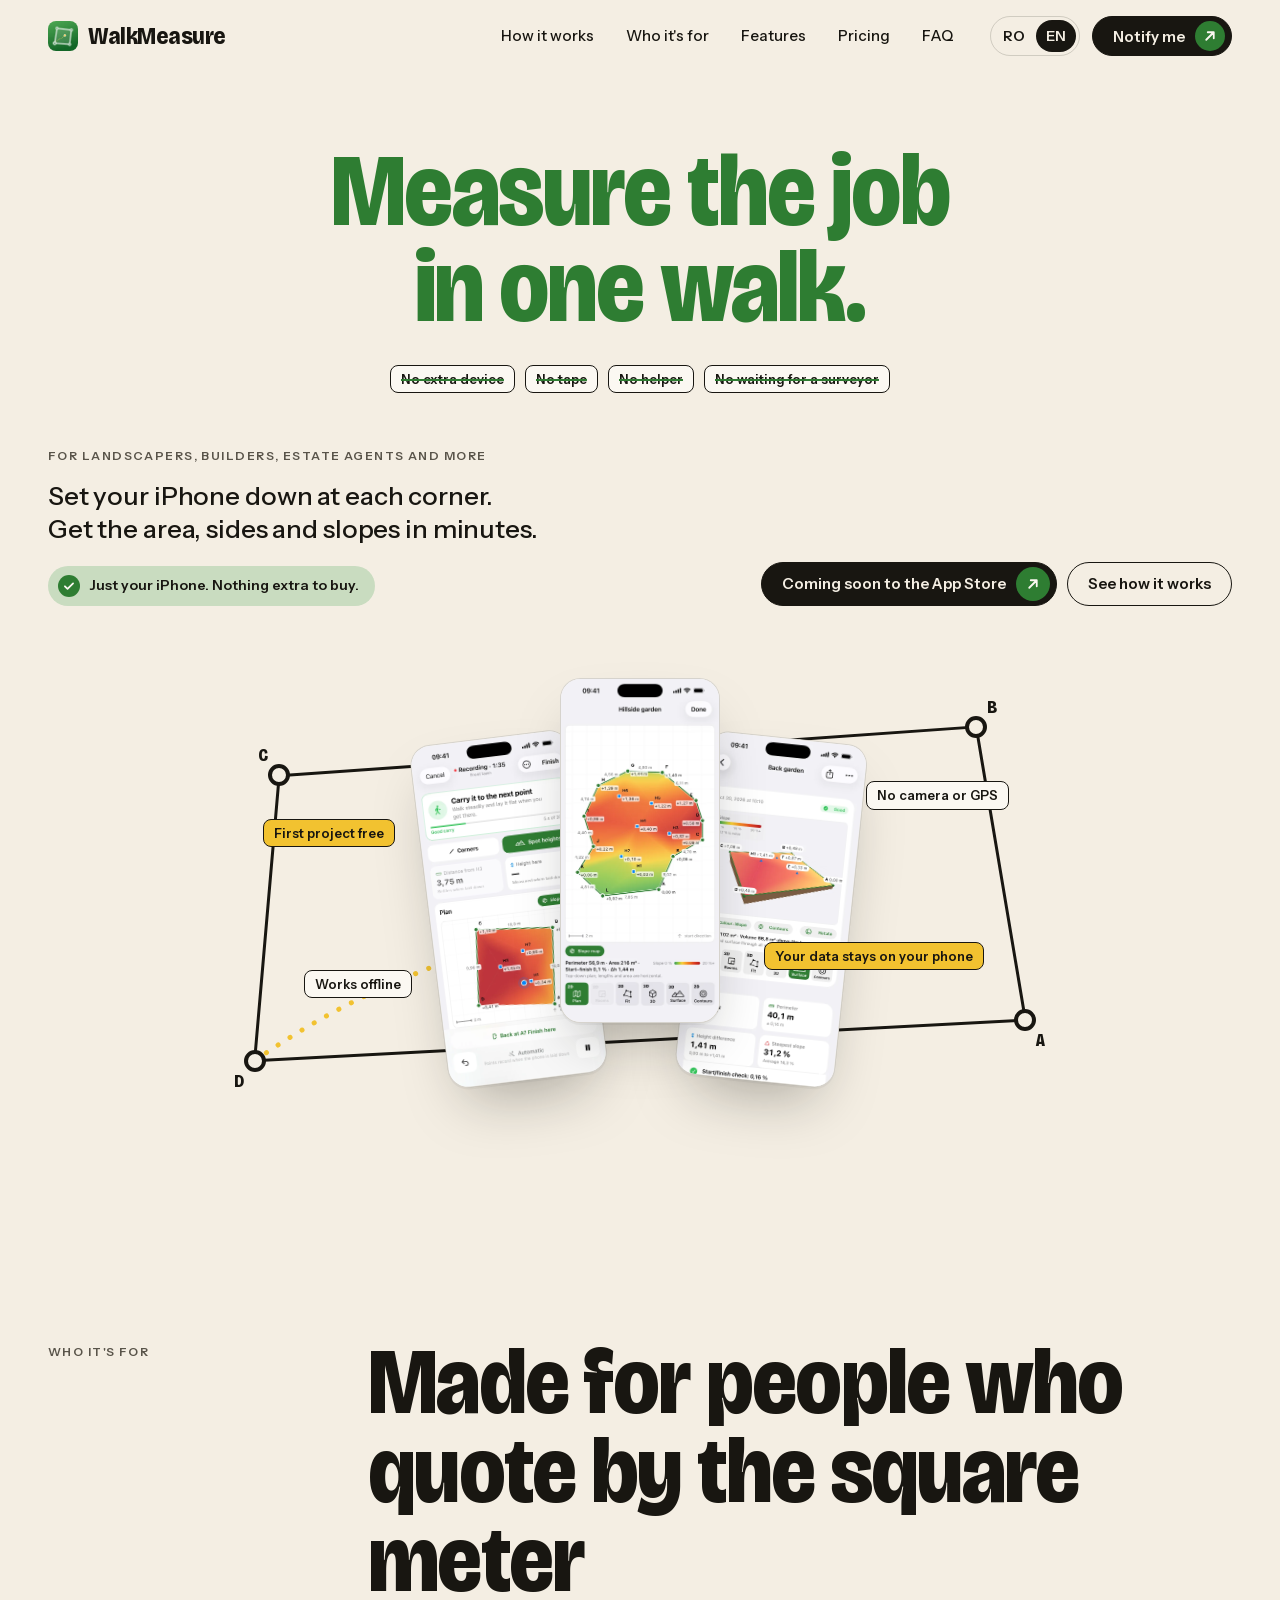
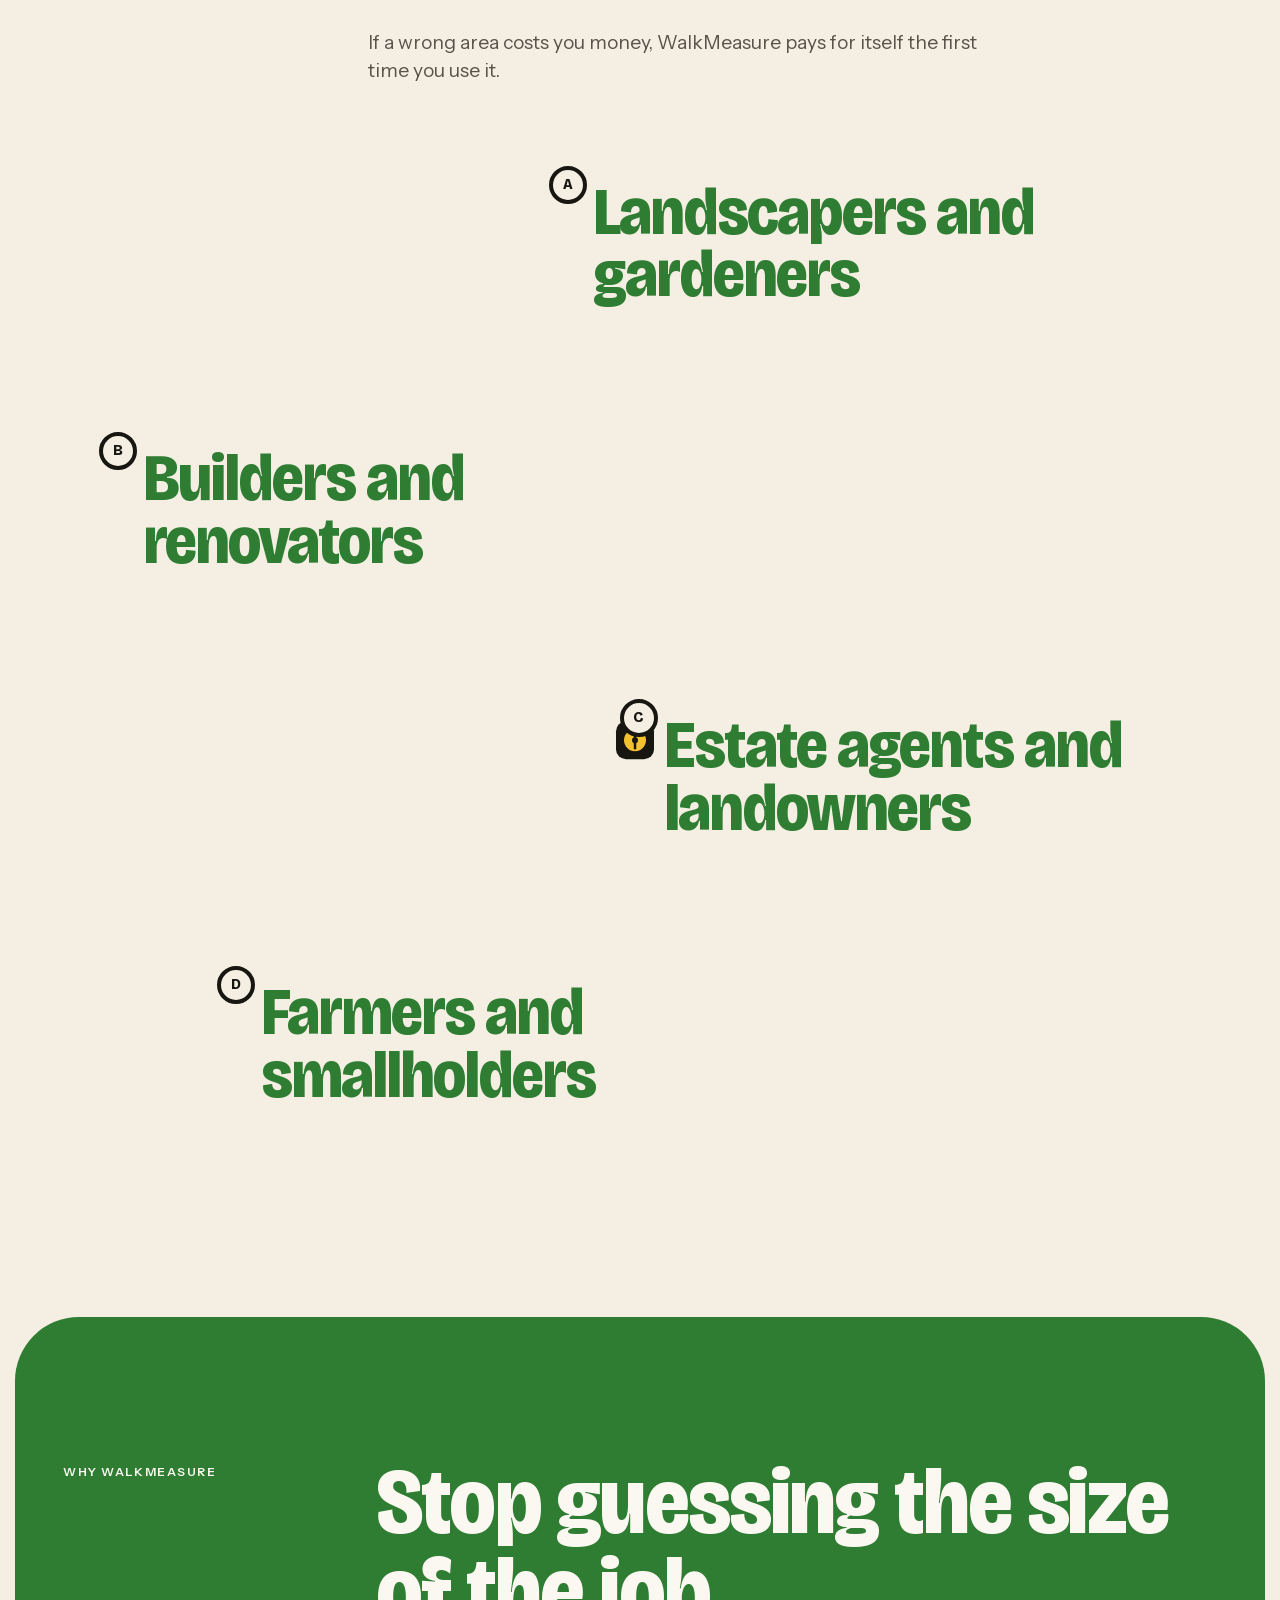
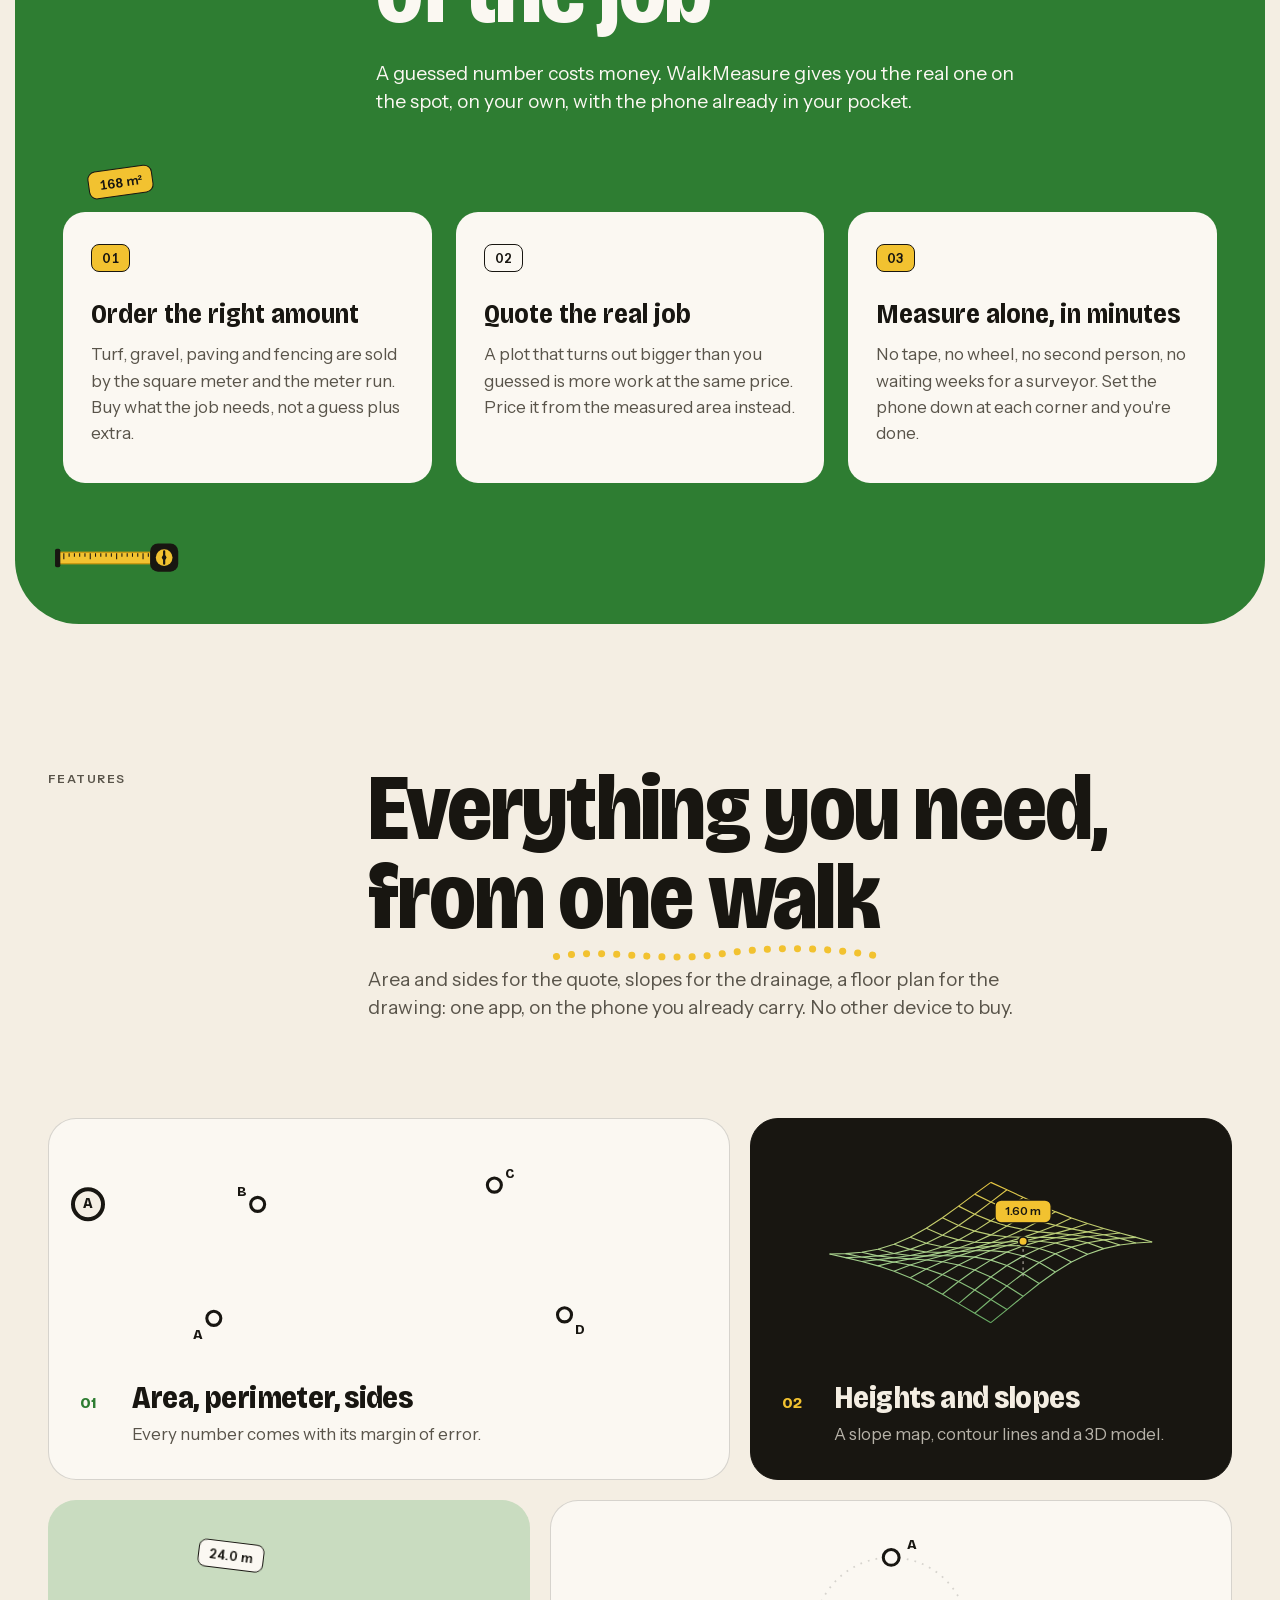
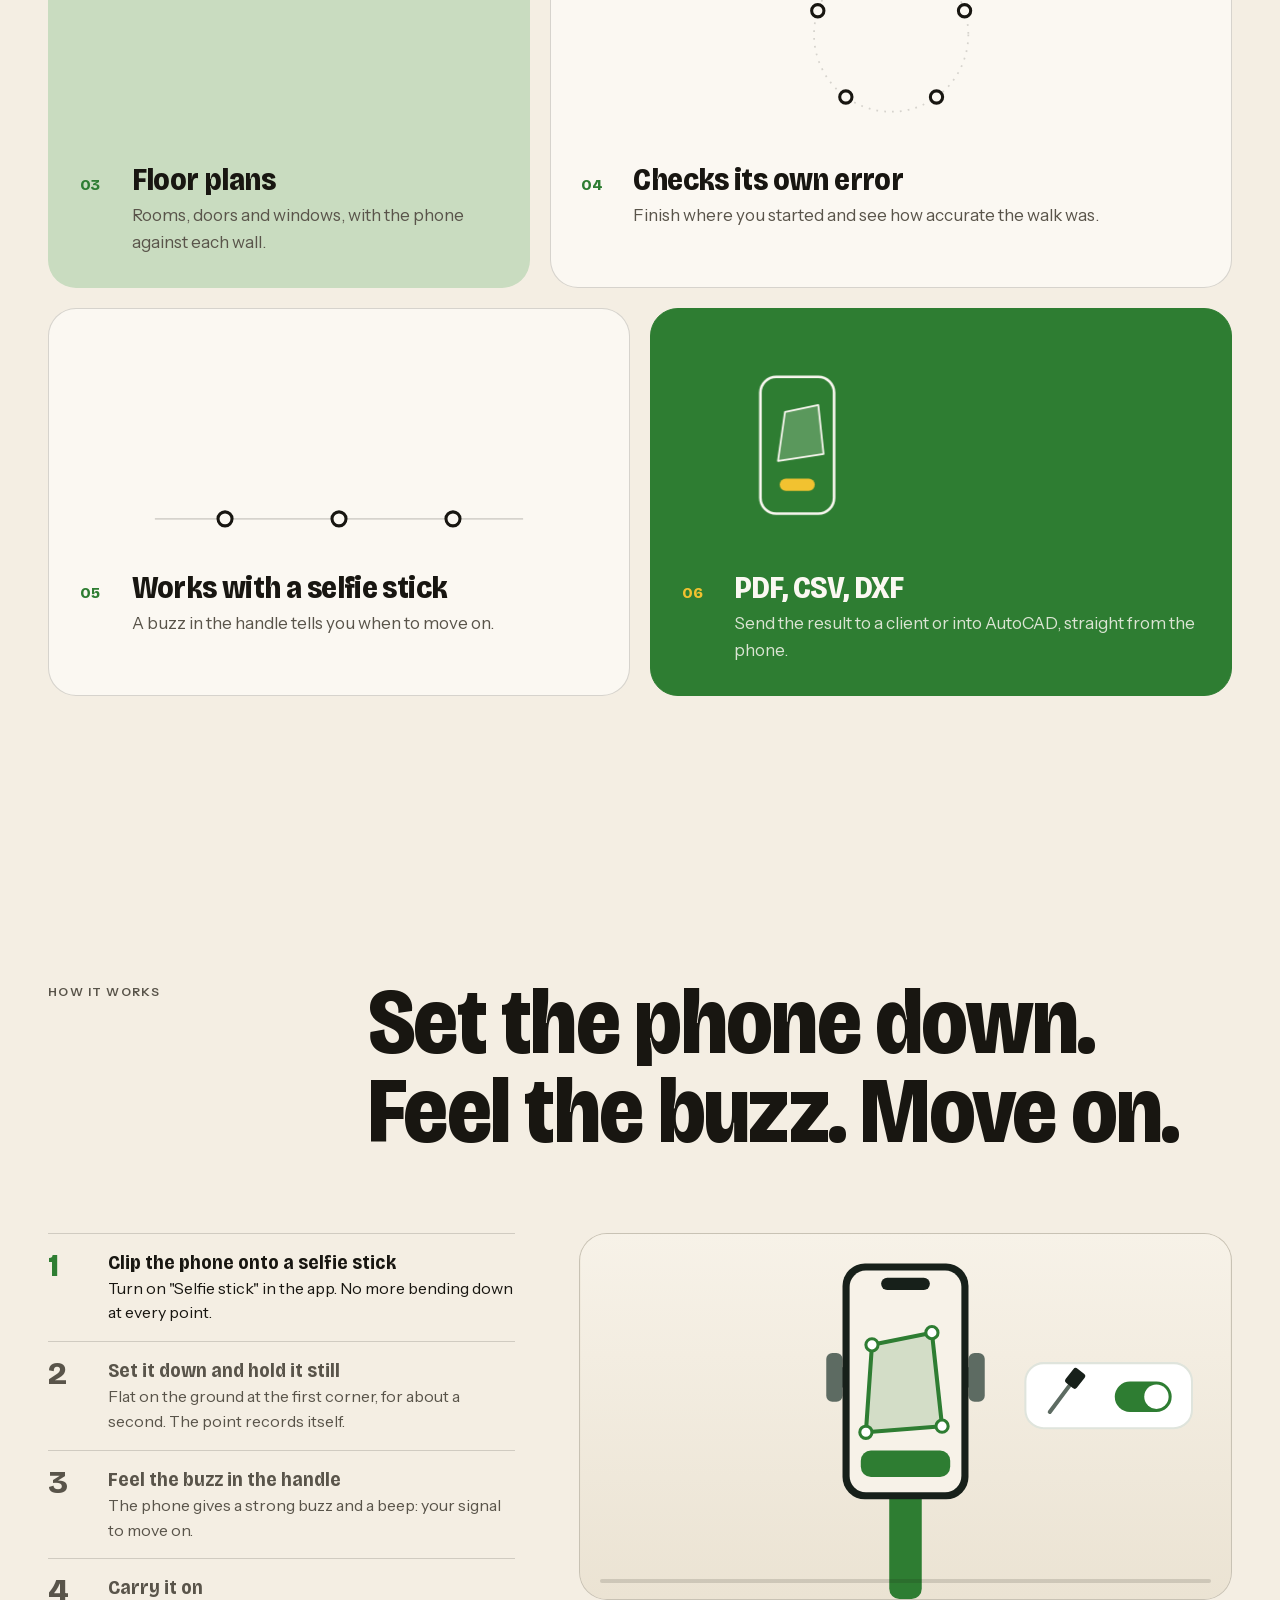
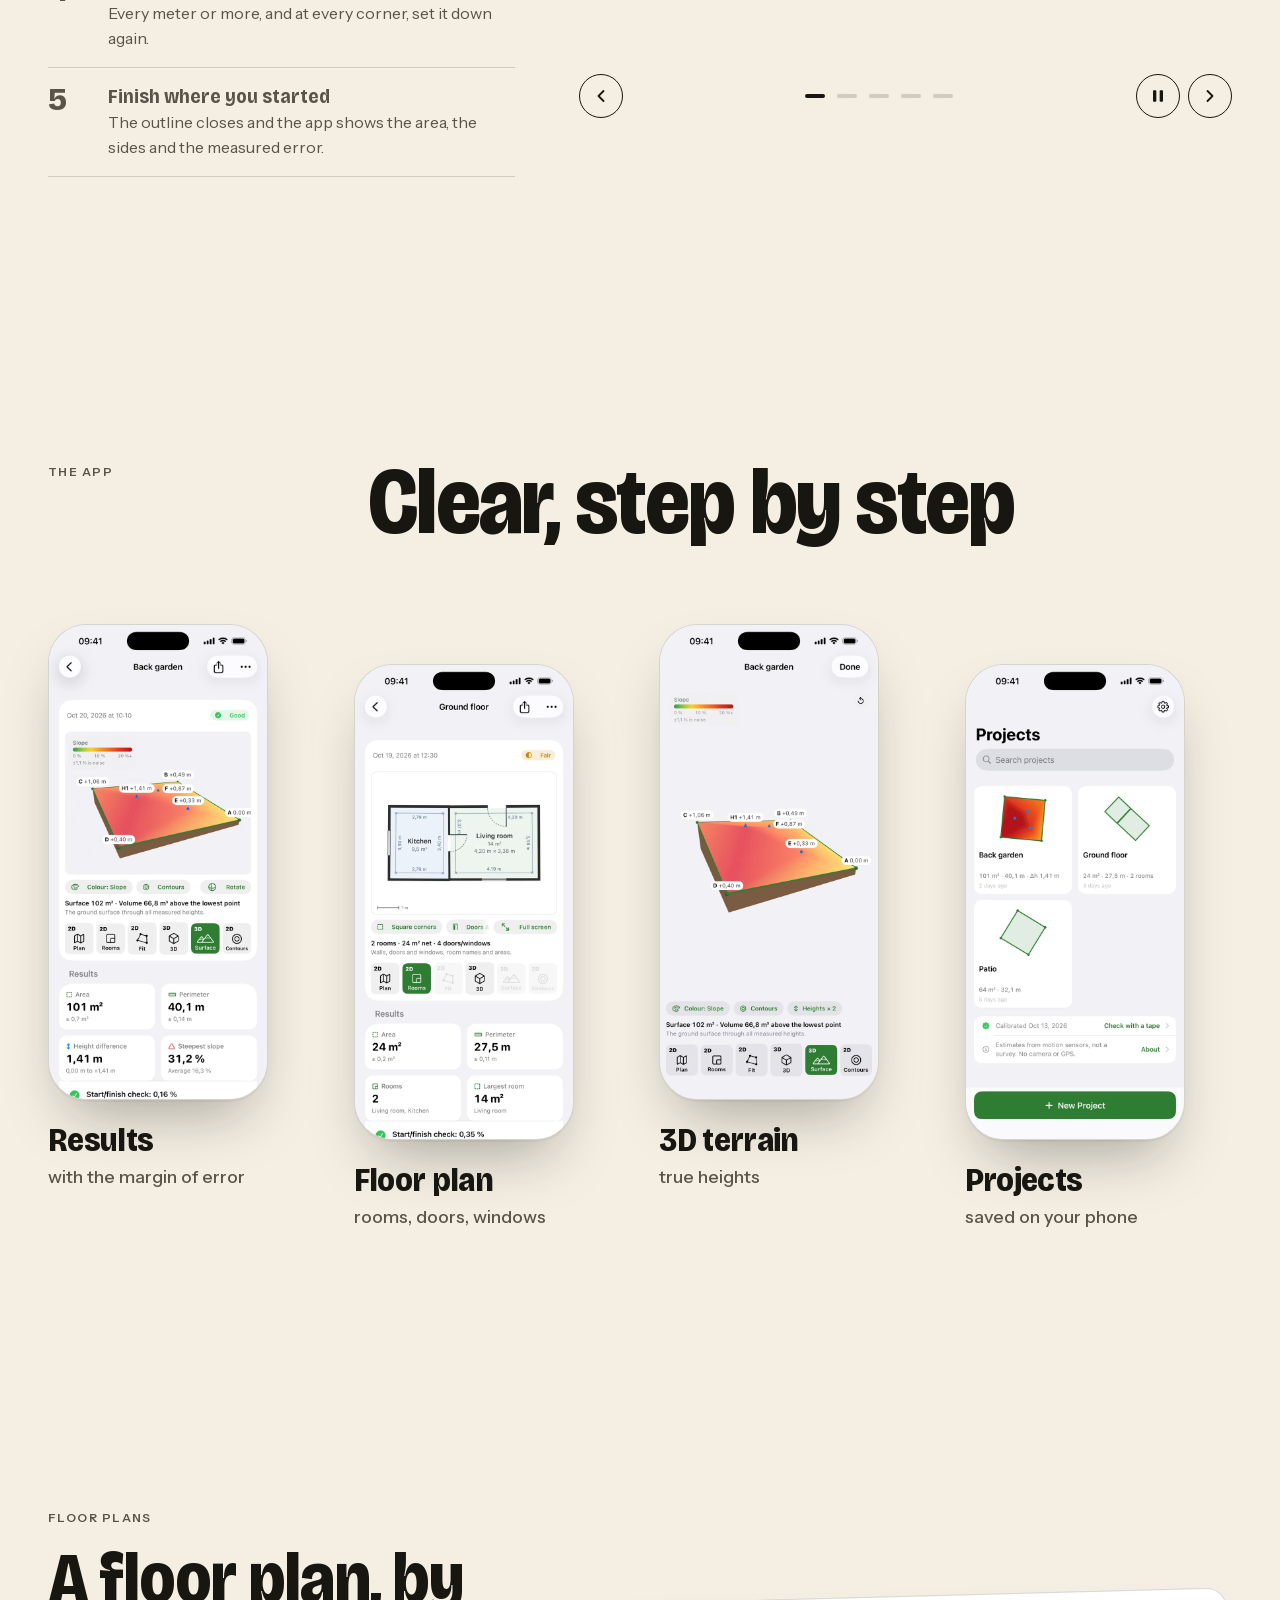
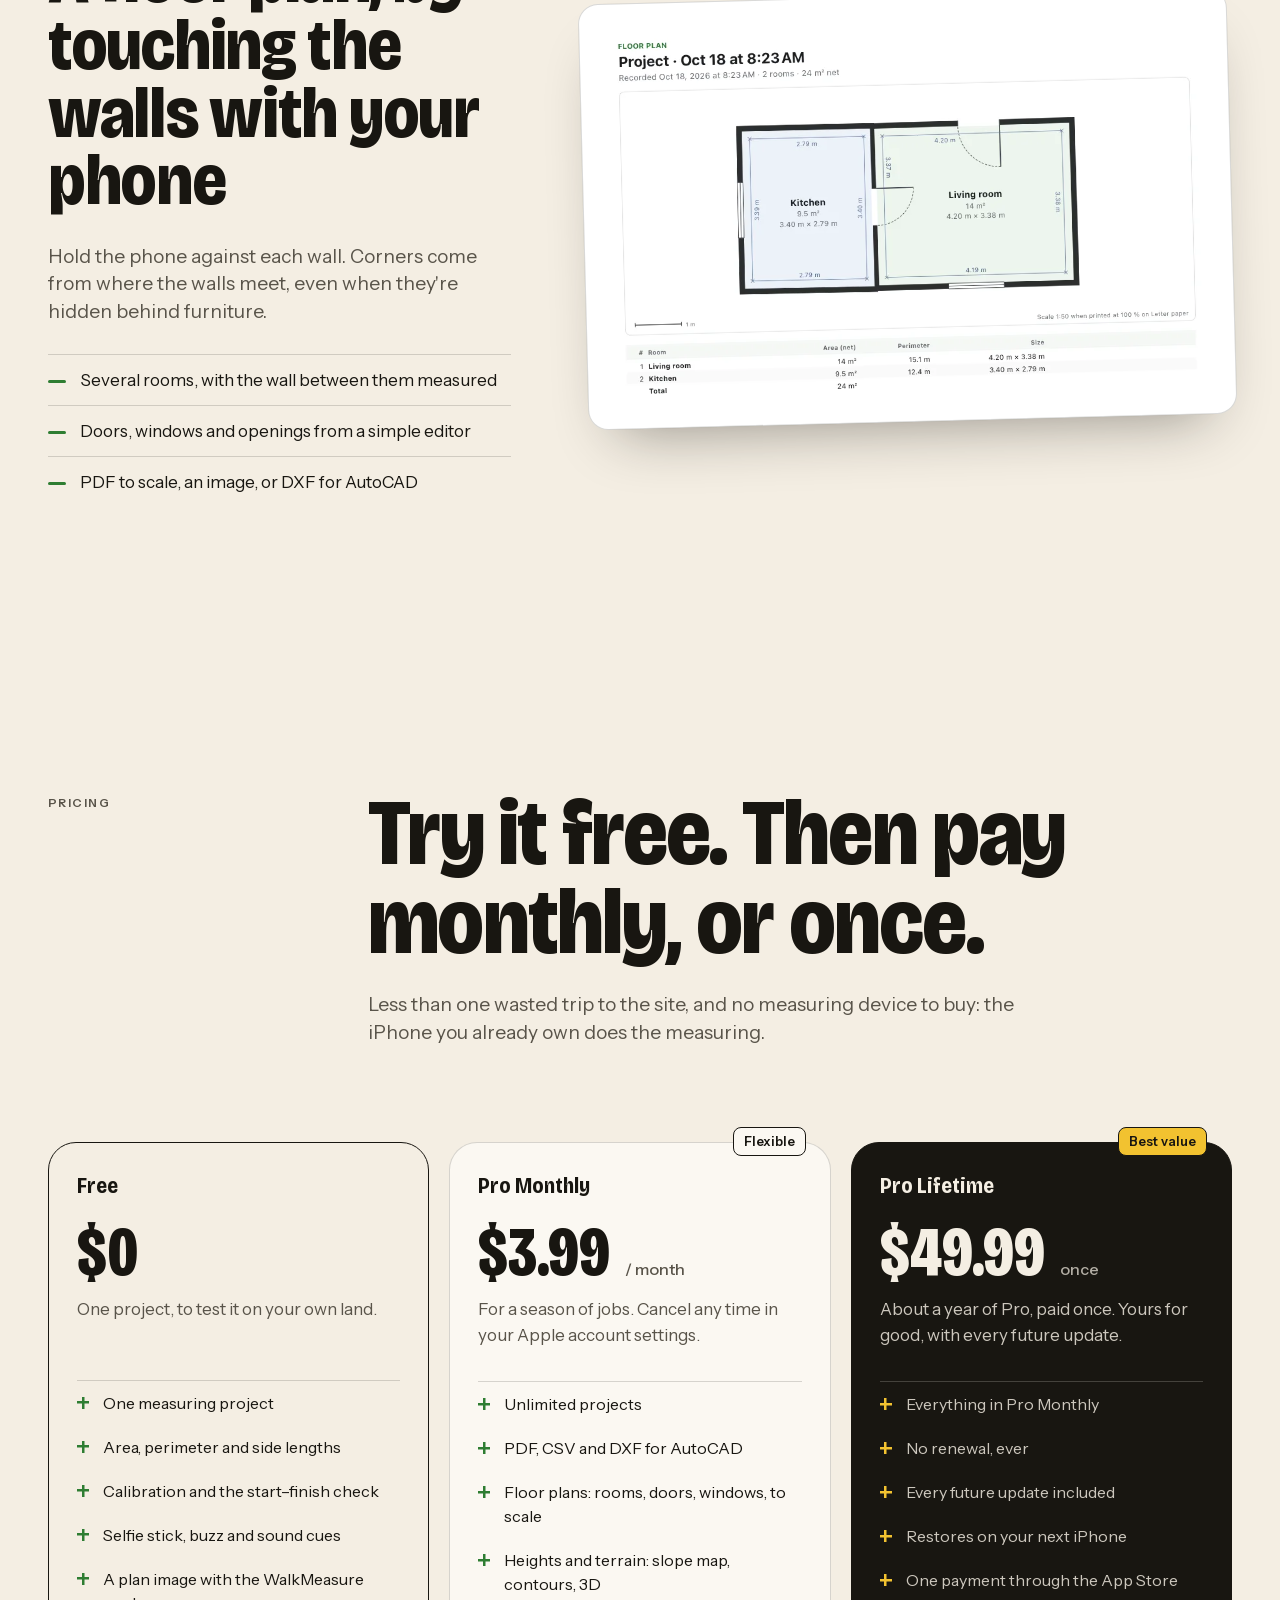
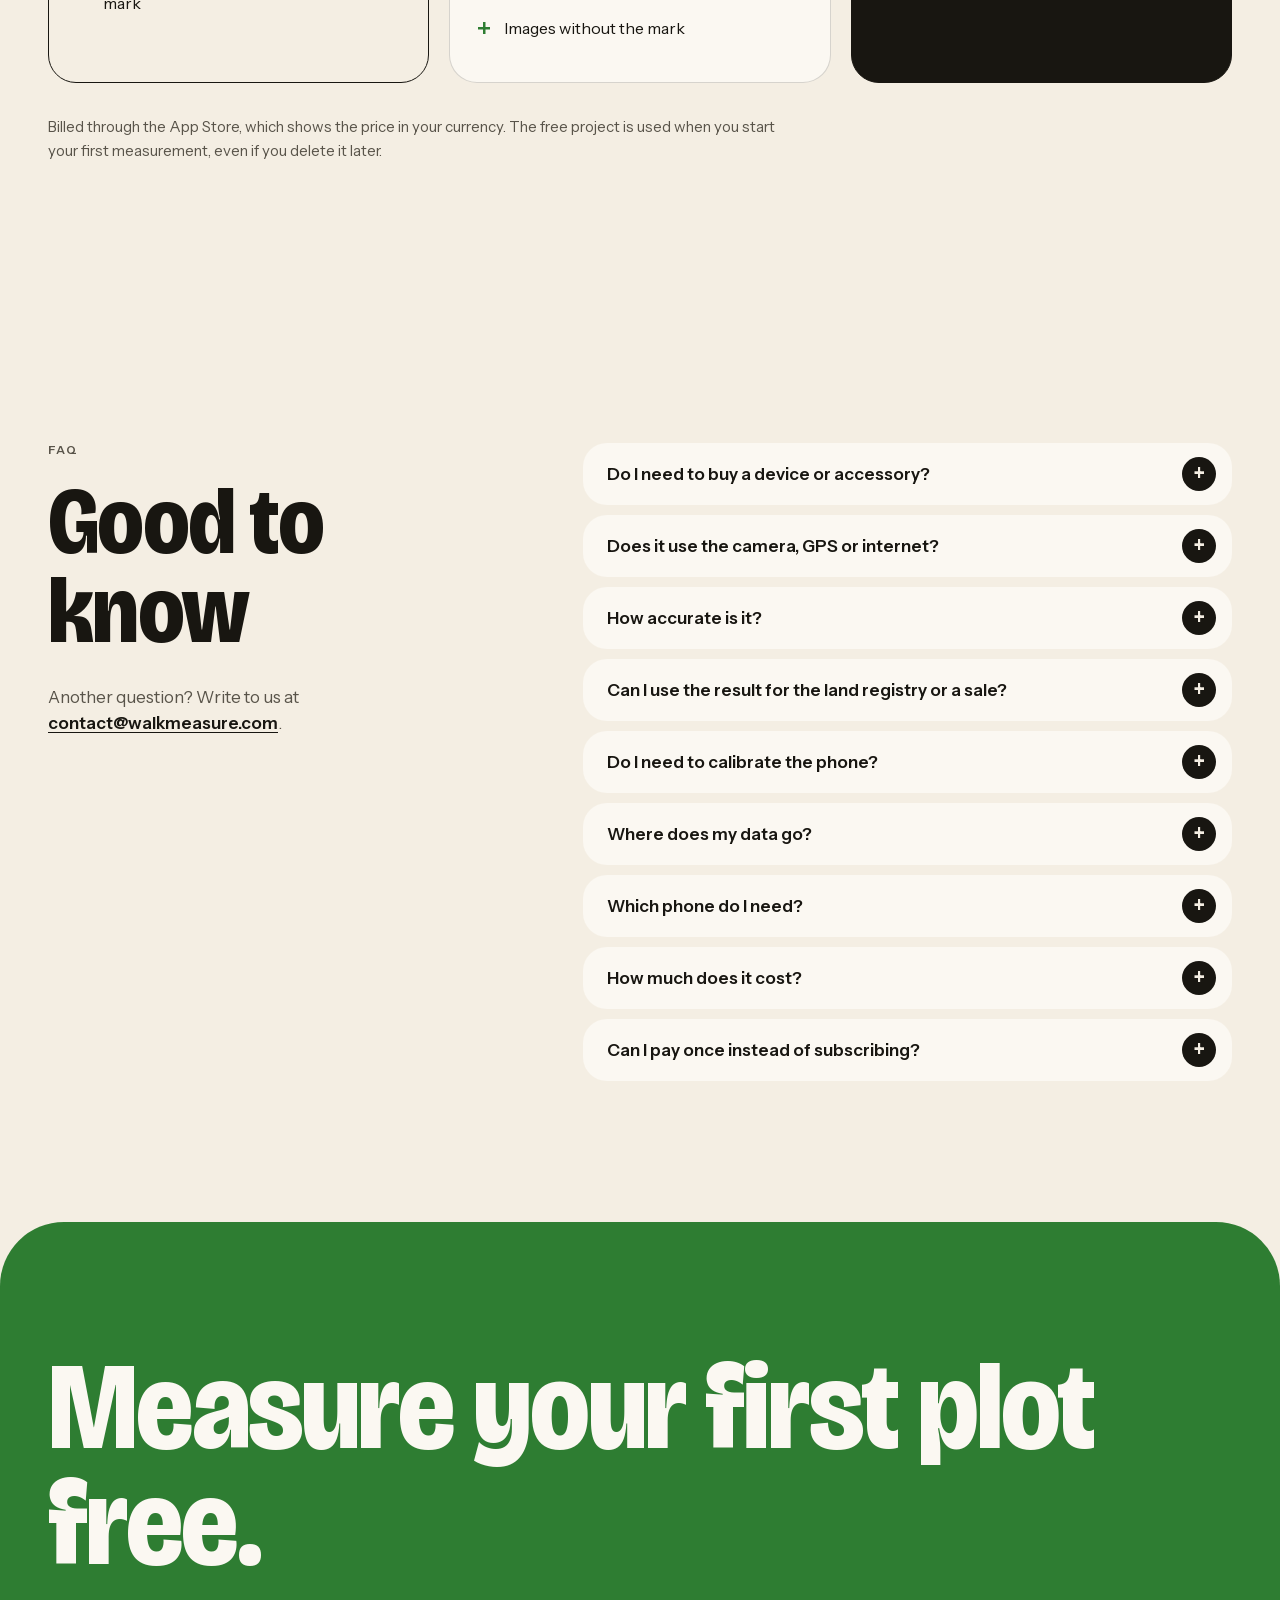
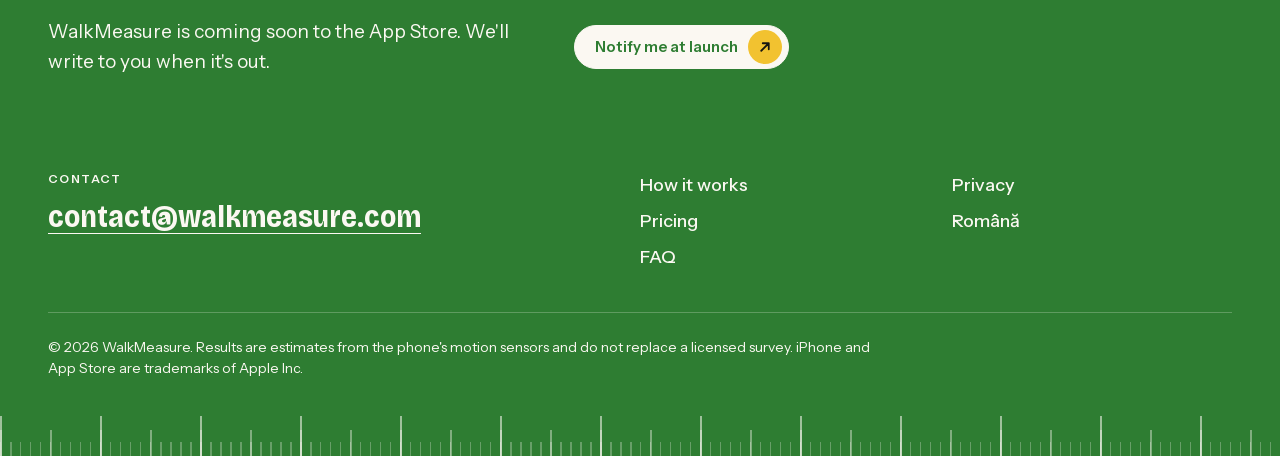
==== commit 4ad9f1c3: "Website: Features before How it works Co-Authored-By: Claude Opus 5.5 <noreply@anthropic.com>" ====
--- a/en/index.html
+++ b/en/index.html
@@ -391,6 +391,267 @@
         </div>
       </section>
 
+      <!-- ============ FEATURES: six tiles, each with a small scene that plays on screen ============ -->
+      <section id="features">
+        <div class="container">
+          <div class="head reveal">
+            <span class="label">Features</span>
+            <h2>
+              Everything you need, from <span class="walked">one walk<svg class="walked-line draw" viewBox="0 0 300 24" preserveAspectRatio="none" aria-hidden="true"><path d="M4 14 C 50 6, 96 20, 150 12 S 250 6, 296 14" /></svg></span>
+            </h2>
+            <p class="lead">
+              Area and sides for the quote, slopes for the drainage, a floor
+              plan for the drawing: one app, on the phone you already carry.
+              No other device to buy.
+            </p>
+            <div class="floaters" aria-hidden="true">
+              <span class="floater f-tape" data-drift="-.08">
+                <svg class="mini-tape" viewBox="0 0 150 44">
+                  <defs><clipPath id="mini-tape-clip"><rect width="118" height="44" /></clipPath></defs>
+                  <g clip-path="url(#mini-tape-clip)">
+                    <g class="mt-strip">
+                      <rect class="mt-band" x="12" y="16" width="112" height="13" />
+                      <path class="mt-ticks" d="M18 17v7 M24 17v4 M30 17v4 M36 17v4 M42 17v4 M48 17v7 M54 17v4 M60 17v4 M66 17v4 M72 17v4 M78 17v7 M84 17v4 M90 17v4 M96 17v4 M102 17v4 M108 17v7 M114 17v4 M120 17v4" />
+                      <rect class="mt-hook" x="8" y="12" width="6" height="21" rx="2" />
+                    </g>
+                  </g>
+                  <rect class="mt-case" x="116" y="6" width="32" height="32" rx="9" />
+                  <g class="mt-reel"><circle cx="132" cy="22" r="9.5" /><line x1="132" y1="15" x2="132" y2="29" /></g>
+                  <circle class="mt-hub" cx="132" cy="22" r="2.6" />
+                </svg>
+              </span>
+              <span class="floater f-area" data-drift="-.2"><span class="sticker yellow">168 m²</span></span>
+              <span class="floater f-side" data-drift=".16"><span class="sticker">24.0 m</span></span>
+              <span class="floater f-corner" data-drift=".05"><span class="corner-dot">A</span></span>
+            </div>
+          </div>
+          <ol class="feats">
+            <li class="feat feat-area reveal">
+              <div class="feat-art" aria-hidden="true">
+                <svg class="scene" viewBox="30 0 500 250">
+                  <defs>
+                    <mask id="area-walk" maskUnits="userSpaceOnUse" x="0" y="0" width="560" height="250">
+                      <path class="mask-line mv area-trail" pathLength="100" d="M80 200 L130 70 L400 48 L480 196 Z" />
+                    </mask>
+                  </defs>
+                  <g class="sc mv">
+                    <path class="area-fill mv" d="M80 200 L130 70 L400 48 L480 196 Z" />
+                    <path class="area-edge mv" d="M80 200 L130 70 L400 48 L480 196 Z" />
+                    <path class="walk" mask="url(#area-walk)" d="M80 200 L130 70 L400 48 L480 196 Z" />
+                    <g transform="translate(83 126)"><g class="tag mv"><rect x="-30" y="-13" width="60" height="26" rx="7" /><text y="4.5">8.4 m</text></g></g>
+                    <g transform="translate(263 33)"><g class="tag mv"><rect x="-30" y="-13" width="60" height="26" rx="7" /><text y="4.5">16.3 m</text></g></g>
+                    <g transform="translate(461 111)"><g class="tag mv"><rect x="-30" y="-13" width="60" height="26" rx="7" /><text y="4.5">10.1 m</text></g></g>
+                    <g transform="translate(280 222)"><g class="tag mv"><rect x="-30" y="-13" width="60" height="26" rx="7" /><text y="4.5">24.0 m</text></g></g>
+                    <text class="area-num mv" x="272" y="143">168 m²</text>
+                  </g>
+                  <circle class="stake" cx="80" cy="200" r="8" />
+                  <circle class="stake" cx="130" cy="70" r="8" />
+                  <circle class="stake" cx="400" cy="48" r="8" />
+                  <circle class="stake" cx="480" cy="196" r="8" />
+                  <text class="corner-name" x="62" y="224">A</text>
+                  <text class="corner-name" x="112" y="60">B</text>
+                  <text class="corner-name" x="418" y="40">C</text>
+                  <text class="corner-name" x="498" y="218">D</text>
+                  <g class="sc mv"><g class="phone area-phone mv"><rect x="-8" y="-13" width="16" height="26" rx="4" /><rect class="screen" x="-5" y="-9.5" width="10" height="17" rx="1.5" /></g></g>
+                </svg>
+              </div>
+              <div class="feat-text">
+                <h3>Area, perimeter, sides</h3>
+                <p>Every number comes with its margin of error.</p>
+              </div>
+            </li>
+            <li class="feat feat-slope dark reveal">
+              <div class="feat-art" aria-hidden="true">
+                <svg class="scene" viewBox="0 0 400 250">
+                  <defs>
+                    <linearGradient id="slope-shade" gradientUnits="userSpaceOnUse" x1="0" y1="30" x2="0" y2="228">
+                      <stop offset="0" stop-color="#f2c230" />
+                      <stop offset=".5" stop-color="#a6d18f" />
+                      <stop offset="1" stop-color="#4f9a52" />
+                    </linearGradient>
+                  </defs>
+                  <g class="mesh" stroke="url(#slope-shade)">
+                    <polyline points="200,42.3 181.6,56.7 163.2,71.3 144.8,85.3 126.4,98.1 108,108.9 89.6,117.4 71.2,123.3 52.8,127 34.4,128.7 16,129.2" />
+                    <polyline points="200,42.3 218.4,52.2 236.8,62.2 255.2,71.9 273.6,80.9 292,88.9 310.4,95.7 328.8,101.3 347.2,106 365.6,110.3 384,114.8" />
+                    <polyline points="218.4,52.2 200,67.3 181.6,82 163.2,95.7 144.8,107.5 126.4,117.1 108,124.2 89.6,129 71.2,131.7 52.8,133 34.4,133.7" />
+                    <polyline points="181.6,56.7 200,67.3 218.4,77 236.8,85.5 255.2,92.5 273.6,98 292,102 310.4,105.1 328.8,107.9 347.2,111 365.6,115.3" />
+                    <polyline points="236.8,62.2 218.4,77 200,91 181.6,103.4 163.2,113.9 144.8,122 126.4,127.9 108,131.8 89.6,134.3 71.2,136.1 52.8,138" />
+                    <polyline points="163.2,71.3 181.6,82 200,91 218.4,97.9 236.8,102.7 255.2,105.6 273.6,107.2 292,108.3 310.4,109.7 328.8,112.3 347.2,117" />
+                    <polyline points="255.2,71.9 236.8,85.5 218.4,97.9 200,108.5 181.6,117.2 163.2,123.9 144.8,128.9 126.4,132.6 108,135.7 89.6,138.9 71.2,142.7" />
+                    <polyline points="144.8,85.3 163.2,95.7 181.6,103.4 200,108.5 218.4,111.2 236.8,112 255.2,111.7 273.6,111.4 292,112.2 310.4,115 328.8,120.7" />
+                    <polyline points="273.6,80.9 255.2,92.5 236.8,102.7 218.4,111.2 200,118.1 181.6,123.6 163.2,128.1 144.8,132.3 126.4,136.8 108,142 89.6,148.3" />
+                    <polyline points="126.4,98.1 144.8,107.5 163.2,113.9 181.6,117.2 200,118.1 218.4,117.3 236.8,115.9 255.2,115.1 273.6,116.1 292,119.8 310.4,126.6" />
+                    <polyline points="292,88.9 273.6,98 255.2,105.6 236.8,112 218.4,117.3 200,122 181.6,126.7 163.2,132 144.8,138.4 126.4,146 108,155.1" />
+                    <polyline points="108,108.9 126.4,117.1 144.8,122 163.2,123.9 181.6,123.6 200,122 218.4,120.4 236.8,120.1 255.2,122 273.6,126.9 292,135.1" />
+                    <polyline points="310.4,95.7 292,102 273.6,107.2 255.2,111.7 236.8,115.9 218.4,120.4 200,125.9 181.6,132.8 163.2,141.3 144.8,151.5 126.4,163.1" />
+                    <polyline points="89.6,117.4 108,124.2 126.4,127.9 144.8,128.9 163.2,128.1 181.6,126.7 200,125.9 218.4,126.8 236.8,130.1 255.2,136.5 273.6,145.9" />
+                    <polyline points="328.8,101.3 310.4,105.1 292,108.3 273.6,111.4 255.2,115.1 236.8,120.1 218.4,126.8 200,135.5 181.6,146.1 163.2,158.5 144.8,172.1" />
+                    <polyline points="71.2,123.3 89.6,129 108,131.8 126.4,132.6 144.8,132.3 163.2,132 181.6,132.8 200,135.5 218.4,140.6 236.8,148.3 255.2,158.7" />
+                    <polyline points="347.2,106 328.8,107.9 310.4,109.7 292,112.2 273.6,116.1 255.2,122 236.8,130.1 218.4,140.6 200,153 181.6,167 163.2,181.8" />
+                    <polyline points="52.8,127 71.2,131.7 89.6,134.3 108,135.7 126.4,136.8 144.8,138.4 163.2,141.3 181.6,146.1 200,153 218.4,162 236.8,172.7" />
+                    <polyline points="365.6,110.3 347.2,111 328.8,112.3 310.4,115 292,119.8 273.6,126.9 255.2,136.5 236.8,148.3 218.4,162 200,176.7 181.6,191.8" />
+                    <polyline points="34.4,128.7 52.8,133 71.2,136.1 89.6,138.9 108,142 126.4,146 144.8,151.5 163.2,158.5 181.6,167 200,176.7 218.4,187.3" />
+                    <polyline points="384,114.8 365.6,115.3 347.2,117 328.8,120.7 310.4,126.6 292,135.1 273.6,145.9 255.2,158.7 236.8,172.7 218.4,187.3 200,201.7" />
+                    <polyline points="16,129.2 34.4,133.7 52.8,138 71.2,142.7 89.6,148.3 108,155.1 126.4,163.1 144.8,172.1 163.2,181.8 181.6,191.8 200,201.7" />
+                  </g>
+                  <line class="probe-line" x1="236.8" y1="152" x2="236.8" y2="115.9" />
+                  <circle class="probe-dot" cx="236.8" cy="115.9" r="5" />
+                  <g class="probe-tag" transform="translate(236.8 81.9)"><g class="tag"><rect x="-32" y="-13" width="64" height="26" rx="7" /><text y="4.5">1.44 m</text></g></g>
+                </svg>
+              </div>
+              <div class="feat-text">
+                <h3>Heights and slopes</h3>
+                <p>A slope map, contour lines and a 3D model.</p>
+              </div>
+            </li>
+            <li class="feat feat-plan soft reveal">
+              <div class="feat-art" aria-hidden="true">
+                <svg class="scene" viewBox="0 0 400 250">
+                  <g class="sc mv">
+                    <path class="plan-walls mv" pathLength="100" d="M70 40 H330 V215 H70 Z" />
+                    <path class="plan-inner mv" pathLength="100" d="M185 40 V130 M185 172 V215" />
+                    <g class="plan-windows mv">
+                      <rect class="cut" x="100" y="36" width="60" height="8" />
+                      <rect class="cut" x="326" y="80" width="8" height="60" />
+                      <path class="win-line" d="M100 38.5 H160 M100 41.5 H160 M328.5 80 V140 M331.5 80 V140" />
+                    </g>
+                    <g class="plan-doors mv">
+                      <rect class="cut" x="110" y="211" width="42" height="8" />
+                      <path class="door-arc mv" d="M152 215 A42 42 0 0 0 110 173 M185 130 A42 42 0 0 1 227 172" />
+                      <line class="leaf leaf-front mv" x1="110" y1="215" x2="110" y2="173" />
+                      <line class="leaf leaf-inner mv" x1="185" y1="172" x2="227" y2="172" />
+                    </g>
+                    <text class="room mv" x="128" y="110">12.6 m²</text>
+                    <text class="room mv" x="266" y="104">15.9 m²</text>
+                    <g class="phone plan-phone mv"><rect x="-14" y="-4.5" width="28" height="9" rx="3" /></g>
+                  </g>
+                </svg>
+              </div>
+              <div class="feat-text">
+                <h3>Floor plans</h3>
+                <p>Rooms, doors and windows, with the phone against each wall.</p>
+              </div>
+            </li>
+            <li class="feat feat-loop reveal">
+              <div class="feat-art" aria-hidden="true">
+                <svg class="scene" viewBox="130 0 300 250">
+                  <defs>
+                    <mask id="loop-walk" maskUnits="userSpaceOnUse" x="0" y="0" width="560" height="250">
+                      <circle class="mask-line mv loop-trail" cx="280" cy="125" r="88" pathLength="100" transform="rotate(-90 280 125)" />
+                    </mask>
+                  </defs>
+                  <circle class="loop-track" cx="280" cy="125" r="88" />
+                  <circle class="stake" cx="363.7" cy="97.8" r="7" />
+                  <circle class="stake" cx="331.7" cy="196.2" r="7" />
+                  <circle class="stake" cx="228.3" cy="196.2" r="7" />
+                  <circle class="stake" cx="196.3" cy="97.8" r="7" />
+                  <g class="sc mv">
+                    <circle class="walk" mask="url(#loop-walk)" cx="280" cy="125" r="88" />
+                    <circle class="loop-done mv" cx="280" cy="125" r="88" />
+                    <circle class="stake stake-on grow mv pass-1" cx="363.7" cy="97.8" r="7" />
+                    <circle class="stake stake-on grow mv pass-2" cx="331.7" cy="196.2" r="7" />
+                    <circle class="stake stake-on grow mv pass-3" cx="228.3" cy="196.2" r="7" />
+                    <circle class="stake stake-on grow mv pass-4" cx="196.3" cy="97.8" r="7" />
+                    <circle class="loop-pulse grow mv" cx="280" cy="37" r="9" />
+                    <g class="loop-result mv">
+                      <text class="loop-kicker" x="280" y="98">BACK AT A</text>
+                      <text class="loop-big" x="280" y="142">0.3%</text>
+                      <text class="loop-small" x="280" y="162">of 86 m walked</text>
+                    </g>
+                  </g>
+                  <circle class="stake" cx="280" cy="37" r="9" />
+                  <text class="corner-name" x="304" y="27">A</text>
+                  <g class="sc mv">
+                    <g class="loop-walker mv"><g class="phone" transform="translate(280 37)"><rect x="-8" y="-13" width="16" height="26" rx="4" /><rect class="screen" x="-5" y="-9.5" width="10" height="17" rx="1.5" /></g></g>
+                  </g>
+                </svg>
+              </div>
+              <div class="feat-text">
+                <h3>Checks its own error</h3>
+                <p>Finish where you started and see how accurate the walk was.</p>
+              </div>
+            </li>
+            <li class="feat feat-stick reveal">
+              <div class="feat-art" aria-hidden="true">
+                <svg class="scene" viewBox="0 0 480 250">
+                  <defs>
+                    <mask id="stick-walk" maskUnits="userSpaceOnUse" x="0" y="0" width="480" height="250">
+                      <path class="mask-line mv stick-trail" pathLength="100" d="M110 212 H370" />
+                    </mask>
+                  </defs>
+                  <line class="ground" x1="30" y1="212" x2="450" y2="212" />
+                  <circle class="stake" cx="110" cy="212" r="8" />
+                  <circle class="stake" cx="240" cy="212" r="8" />
+                  <circle class="stake" cx="370" cy="212" r="8" />
+                  <g class="sc mv">
+                    <path class="walk" mask="url(#stick-walk)" d="M110 212 H370" />
+                    <circle class="stake stake-on grow mv on-1" cx="110" cy="212" r="8" />
+                    <circle class="stake stake-on grow mv on-2" cx="240" cy="212" r="8" />
+                    <circle class="stake stake-on grow mv on-3" cx="370" cy="212" r="8" />
+                    <g class="rig mv">
+                      <line class="stick" x1="0" y1="-9" x2="-62" y2="-140" />
+                      <line class="grip" x1="-58" y1="-131" x2="-74" y2="-165" />
+                      <g transform="translate(-66 -148)"><g class="buzz grow mv">
+                        <path d="M-15 -10 A16 16 0 0 0 -15 10 M-23 -16 A26 26 0 0 0 -23 16 M15 -10 A16 16 0 0 1 15 10 M23 -16 A26 26 0 0 1 23 16" />
+                      </g></g>
+                      <rect class="body" x="-16" y="-10" width="32" height="10" rx="3" />
+                    </g>
+                  </g>
+                </svg>
+              </div>
+              <div class="feat-text">
+                <h3>Works with a selfie stick</h3>
+                <p>A buzz in the handle tells you when to move on.</p>
+              </div>
+            </li>
+            <li class="feat feat-export green reveal">
+              <div class="feat-art" aria-hidden="true">
+                <svg class="scene" viewBox="0 0 480 250">
+                  <defs>
+                    <mask id="send-trail" maskUnits="userSpaceOnUse" x="0" y="0" width="480" height="250">
+                      <path class="mask-line mv send-reveal" pathLength="100" d="M384 86 Q 420 44 450 30" />
+                    </mask>
+                  </defs>
+                  <g class="sc mv">
+                    <g class="sheet sheet-1 mv"><g class="sheet-in">
+                      <rect class="paper" x="-46" y="-60" width="92" height="120" rx="8" />
+                      <path class="ink-thin" d="M-30 -44 H30 V6 H-30 Z M-4 -44 V-16 M-4 -16 H30" />
+                      <path class="bar" d="M-30 20 H20 M-30 30 H6" />
+                      <g class="ftag yellow"><rect x="-38" y="38" width="44" height="22" rx="6" /><text x="-16" y="53.5">PDF</text></g>
+                    </g></g>
+                    <g class="sheet sheet-2 mv"><g class="sheet-in">
+                      <rect class="paper" x="-46" y="-60" width="92" height="120" rx="8" />
+                      <path class="ink-thin" d="M-30 -44 H30 M-30 -30 H30 M-30 -16 H30 M-30 -2 H30 M-30 12 H30 M-12 -44 V12 M10 -44 V12" />
+                      <g class="ftag"><rect x="-38" y="38" width="44" height="22" rx="6" /><text x="-16" y="53.5">CSV</text></g>
+                    </g></g>
+                    <g class="sheet sheet-3 mv"><g class="sheet-in">
+                      <rect class="paper" x="-46" y="-60" width="92" height="120" rx="8" />
+                      <path class="cad" d="M-28 8 L-16 -40 L24 -32 L30 2 Z M-28 22 H30" />
+                      <rect class="cad-node" x="-31" y="5" width="6" height="6" />
+                      <rect class="cad-node" x="-19" y="-43" width="6" height="6" />
+                      <rect class="cad-node" x="21" y="-35" width="6" height="6" />
+                      <rect class="cad-node" x="27" y="-1" width="6" height="6" />
+                      <g class="ftag"><rect x="-38" y="38" width="44" height="22" rx="6" /><text x="-16" y="53.5">DXF</text></g>
+                    </g></g>
+                    <path class="walk" mask="url(#send-trail)" d="M384 86 Q 420 44 450 30" />
+                    <path class="plane mv" d="M13 0 L-12 -9 L-6 0 L-12 9 Z M-6 0 H13" />
+                  </g>
+                  <g class="device">
+                    <rect class="frame" x="34" y="50" width="84" height="156" rx="18" />
+                    <path class="device-plot" d="M54 146 L62 90 L100 82 L106 138 Z" />
+                    <rect class="device-btn" x="56" y="166" width="40" height="14" rx="7" />
+                  </g>
+                </svg>
+              </div>
+              <div class="feat-text">
+                <h3>PDF, CSV, DXF</h3>
+                <p>Send the result to a client or into AutoCAD, straight from the phone.</p>
+              </div>
+            </li>
+          </ol>
+        </div>
+      </section>
+
       <!-- ============ HOW IT WORKS ============ -->
       <section id="how">
         <div class="container">
@@ -652,267 +913,6 @@
         </div>
       </section>
 
-      <!-- ============ FEATURES: six tiles, each with a small scene that plays on screen ============ -->
-      <section id="features">
-        <div class="container">
-          <div class="head reveal">
-            <span class="label">Features</span>
-            <h2>
-              Everything you need, from <span class="walked">one walk<svg class="walked-line draw" viewBox="0 0 300 24" preserveAspectRatio="none" aria-hidden="true"><path d="M4 14 C 50 6, 96 20, 150 12 S 250 6, 296 14" /></svg></span>
-            </h2>
-            <p class="lead">
-              Area and sides for the quote, slopes for the drainage, a floor
-              plan for the drawing: one app, on the phone you already carry.
-              No other device to buy.
-            </p>
-            <div class="floaters" aria-hidden="true">
-              <span class="floater f-tape" data-drift="-.08">
-                <svg class="mini-tape" viewBox="0 0 150 44">
-                  <defs><clipPath id="mini-tape-clip"><rect width="118" height="44" /></clipPath></defs>
-                  <g clip-path="url(#mini-tape-clip)">
-                    <g class="mt-strip">
-                      <rect class="mt-band" x="12" y="16" width="112" height="13" />
-                      <path class="mt-ticks" d="M18 17v7 M24 17v4 M30 17v4 M36 17v4 M42 17v4 M48 17v7 M54 17v4 M60 17v4 M66 17v4 M72 17v4 M78 17v7 M84 17v4 M90 17v4 M96 17v4 M102 17v4 M108 17v7 M114 17v4 M120 17v4" />
-                      <rect class="mt-hook" x="8" y="12" width="6" height="21" rx="2" />
-                    </g>
-                  </g>
-                  <rect class="mt-case" x="116" y="6" width="32" height="32" rx="9" />
-                  <g class="mt-reel"><circle cx="132" cy="22" r="9.5" /><line x1="132" y1="15" x2="132" y2="29" /></g>
-                  <circle class="mt-hub" cx="132" cy="22" r="2.6" />
-                </svg>
-              </span>
-              <span class="floater f-area" data-drift="-.2"><span class="sticker yellow">168 m²</span></span>
-              <span class="floater f-side" data-drift=".16"><span class="sticker">24.0 m</span></span>
-              <span class="floater f-corner" data-drift=".05"><span class="corner-dot">A</span></span>
-            </div>
-          </div>
-          <ol class="feats">
-            <li class="feat feat-area reveal">
-              <div class="feat-art" aria-hidden="true">
-                <svg class="scene" viewBox="30 0 500 250">
-                  <defs>
-                    <mask id="area-walk" maskUnits="userSpaceOnUse" x="0" y="0" width="560" height="250">
-                      <path class="mask-line mv area-trail" pathLength="100" d="M80 200 L130 70 L400 48 L480 196 Z" />
-                    </mask>
-                  </defs>
-                  <g class="sc mv">
-                    <path class="area-fill mv" d="M80 200 L130 70 L400 48 L480 196 Z" />
-                    <path class="area-edge mv" d="M80 200 L130 70 L400 48 L480 196 Z" />
-                    <path class="walk" mask="url(#area-walk)" d="M80 200 L130 70 L400 48 L480 196 Z" />
-                    <g transform="translate(83 126)"><g class="tag mv"><rect x="-30" y="-13" width="60" height="26" rx="7" /><text y="4.5">8.4 m</text></g></g>
-                    <g transform="translate(263 33)"><g class="tag mv"><rect x="-30" y="-13" width="60" height="26" rx="7" /><text y="4.5">16.3 m</text></g></g>
-                    <g transform="translate(461 111)"><g class="tag mv"><rect x="-30" y="-13" width="60" height="26" rx="7" /><text y="4.5">10.1 m</text></g></g>
-                    <g transform="translate(280 222)"><g class="tag mv"><rect x="-30" y="-13" width="60" height="26" rx="7" /><text y="4.5">24.0 m</text></g></g>
-                    <text class="area-num mv" x="272" y="143">168 m²</text>
-                  </g>
-                  <circle class="stake" cx="80" cy="200" r="8" />
-                  <circle class="stake" cx="130" cy="70" r="8" />
-                  <circle class="stake" cx="400" cy="48" r="8" />
-                  <circle class="stake" cx="480" cy="196" r="8" />
-                  <text class="corner-name" x="62" y="224">A</text>
-                  <text class="corner-name" x="112" y="60">B</text>
-                  <text class="corner-name" x="418" y="40">C</text>
-                  <text class="corner-name" x="498" y="218">D</text>
-                  <g class="sc mv"><g class="phone area-phone mv"><rect x="-8" y="-13" width="16" height="26" rx="4" /><rect class="screen" x="-5" y="-9.5" width="10" height="17" rx="1.5" /></g></g>
-                </svg>
-              </div>
-              <div class="feat-text">
-                <h3>Area, perimeter, sides</h3>
-                <p>Every number comes with its margin of error.</p>
-              </div>
-            </li>
-            <li class="feat feat-slope dark reveal">
-              <div class="feat-art" aria-hidden="true">
-                <svg class="scene" viewBox="0 0 400 250">
-                  <defs>
-                    <linearGradient id="slope-shade" gradientUnits="userSpaceOnUse" x1="0" y1="30" x2="0" y2="228">
-                      <stop offset="0" stop-color="#f2c230" />
-                      <stop offset=".5" stop-color="#a6d18f" />
-                      <stop offset="1" stop-color="#4f9a52" />
-                    </linearGradient>
-                  </defs>
-                  <g class="mesh" stroke="url(#slope-shade)">
-                    <polyline points="200,42.3 181.6,56.7 163.2,71.3 144.8,85.3 126.4,98.1 108,108.9 89.6,117.4 71.2,123.3 52.8,127 34.4,128.7 16,129.2" />
-                    <polyline points="200,42.3 218.4,52.2 236.8,62.2 255.2,71.9 273.6,80.9 292,88.9 310.4,95.7 328.8,101.3 347.2,106 365.6,110.3 384,114.8" />
-                    <polyline points="218.4,52.2 200,67.3 181.6,82 163.2,95.7 144.8,107.5 126.4,117.1 108,124.2 89.6,129 71.2,131.7 52.8,133 34.4,133.7" />
-                    <polyline points="181.6,56.7 200,67.3 218.4,77 236.8,85.5 255.2,92.5 273.6,98 292,102 310.4,105.1 328.8,107.9 347.2,111 365.6,115.3" />
-                    <polyline points="236.8,62.2 218.4,77 200,91 181.6,103.4 163.2,113.9 144.8,122 126.4,127.9 108,131.8 89.6,134.3 71.2,136.1 52.8,138" />
-                    <polyline points="163.2,71.3 181.6,82 200,91 218.4,97.9 236.8,102.7 255.2,105.6 273.6,107.2 292,108.3 310.4,109.7 328.8,112.3 347.2,117" />
-                    <polyline points="255.2,71.9 236.8,85.5 218.4,97.9 200,108.5 181.6,117.2 163.2,123.9 144.8,128.9 126.4,132.6 108,135.7 89.6,138.9 71.2,142.7" />
-                    <polyline points="144.8,85.3 163.2,95.7 181.6,103.4 200,108.5 218.4,111.2 236.8,112 255.2,111.7 273.6,111.4 292,112.2 310.4,115 328.8,120.7" />
-                    <polyline points="273.6,80.9 255.2,92.5 236.8,102.7 218.4,111.2 200,118.1 181.6,123.6 163.2,128.1 144.8,132.3 126.4,136.8 108,142 89.6,148.3" />
-                    <polyline points="126.4,98.1 144.8,107.5 163.2,113.9 181.6,117.2 200,118.1 218.4,117.3 236.8,115.9 255.2,115.1 273.6,116.1 292,119.8 310.4,126.6" />
-                    <polyline points="292,88.9 273.6,98 255.2,105.6 236.8,112 218.4,117.3 200,122 181.6,126.7 163.2,132 144.8,138.4 126.4,146 108,155.1" />
-                    <polyline points="108,108.9 126.4,117.1 144.8,122 163.2,123.9 181.6,123.6 200,122 218.4,120.4 236.8,120.1 255.2,122 273.6,126.9 292,135.1" />
-                    <polyline points="310.4,95.7 292,102 273.6,107.2 255.2,111.7 236.8,115.9 218.4,120.4 200,125.9 181.6,132.8 163.2,141.3 144.8,151.5 126.4,163.1" />
-                    <polyline points="89.6,117.4 108,124.2 126.4,127.9 144.8,128.9 163.2,128.1 181.6,126.7 200,125.9 218.4,126.8 236.8,130.1 255.2,136.5 273.6,145.9" />
-                    <polyline points="328.8,101.3 310.4,105.1 292,108.3 273.6,111.4 255.2,115.1 236.8,120.1 218.4,126.8 200,135.5 181.6,146.1 163.2,158.5 144.8,172.1" />
-                    <polyline points="71.2,123.3 89.6,129 108,131.8 126.4,132.6 144.8,132.3 163.2,132 181.6,132.8 200,135.5 218.4,140.6 236.8,148.3 255.2,158.7" />
-                    <polyline points="347.2,106 328.8,107.9 310.4,109.7 292,112.2 273.6,116.1 255.2,122 236.8,130.1 218.4,140.6 200,153 181.6,167 163.2,181.8" />
-                    <polyline points="52.8,127 71.2,131.7 89.6,134.3 108,135.7 126.4,136.8 144.8,138.4 163.2,141.3 181.6,146.1 200,153 218.4,162 236.8,172.7" />
-                    <polyline points="365.6,110.3 347.2,111 328.8,112.3 310.4,115 292,119.8 273.6,126.9 255.2,136.5 236.8,148.3 218.4,162 200,176.7 181.6,191.8" />
-                    <polyline points="34.4,128.7 52.8,133 71.2,136.1 89.6,138.9 108,142 126.4,146 144.8,151.5 163.2,158.5 181.6,167 200,176.7 218.4,187.3" />
-                    <polyline points="384,114.8 365.6,115.3 347.2,117 328.8,120.7 310.4,126.6 292,135.1 273.6,145.9 255.2,158.7 236.8,172.7 218.4,187.3 200,201.7" />
-                    <polyline points="16,129.2 34.4,133.7 52.8,138 71.2,142.7 89.6,148.3 108,155.1 126.4,163.1 144.8,172.1 163.2,181.8 181.6,191.8 200,201.7" />
-                  </g>
-                  <line class="probe-line" x1="236.8" y1="152" x2="236.8" y2="115.9" />
-                  <circle class="probe-dot" cx="236.8" cy="115.9" r="5" />
-                  <g class="probe-tag" transform="translate(236.8 81.9)"><g class="tag"><rect x="-32" y="-13" width="64" height="26" rx="7" /><text y="4.5">1.44 m</text></g></g>
-                </svg>
-              </div>
-              <div class="feat-text">
-                <h3>Heights and slopes</h3>
-                <p>A slope map, contour lines and a 3D model.</p>
-              </div>
-            </li>
-            <li class="feat feat-plan soft reveal">
-              <div class="feat-art" aria-hidden="true">
-                <svg class="scene" viewBox="0 0 400 250">
-                  <g class="sc mv">
-                    <path class="plan-walls mv" pathLength="100" d="M70 40 H330 V215 H70 Z" />
-                    <path class="plan-inner mv" pathLength="100" d="M185 40 V130 M185 172 V215" />
-                    <g class="plan-windows mv">
-                      <rect class="cut" x="100" y="36" width="60" height="8" />
-                      <rect class="cut" x="326" y="80" width="8" height="60" />
-                      <path class="win-line" d="M100 38.5 H160 M100 41.5 H160 M328.5 80 V140 M331.5 80 V140" />
-                    </g>
-                    <g class="plan-doors mv">
-                      <rect class="cut" x="110" y="211" width="42" height="8" />
-                      <path class="door-arc mv" d="M152 215 A42 42 0 0 0 110 173 M185 130 A42 42 0 0 1 227 172" />
-                      <line class="leaf leaf-front mv" x1="110" y1="215" x2="110" y2="173" />
-                      <line class="leaf leaf-inner mv" x1="185" y1="172" x2="227" y2="172" />
-                    </g>
-                    <text class="room mv" x="128" y="110">12.6 m²</text>
-                    <text class="room mv" x="266" y="104">15.9 m²</text>
-                    <g class="phone plan-phone mv"><rect x="-14" y="-4.5" width="28" height="9" rx="3" /></g>
-                  </g>
-                </svg>
-              </div>
-              <div class="feat-text">
-                <h3>Floor plans</h3>
-                <p>Rooms, doors and windows, with the phone against each wall.</p>
-              </div>
-            </li>
-            <li class="feat feat-loop reveal">
-              <div class="feat-art" aria-hidden="true">
-                <svg class="scene" viewBox="130 0 300 250">
-                  <defs>
-                    <mask id="loop-walk" maskUnits="userSpaceOnUse" x="0" y="0" width="560" height="250">
-                      <circle class="mask-line mv loop-trail" cx="280" cy="125" r="88" pathLength="100" transform="rotate(-90 280 125)" />
-                    </mask>
-                  </defs>
-                  <circle class="loop-track" cx="280" cy="125" r="88" />
-                  <circle class="stake" cx="363.7" cy="97.8" r="7" />
-                  <circle class="stake" cx="331.7" cy="196.2" r="7" />
-                  <circle class="stake" cx="228.3" cy="196.2" r="7" />
-                  <circle class="stake" cx="196.3" cy="97.8" r="7" />
-                  <g class="sc mv">
-                    <circle class="walk" mask="url(#loop-walk)" cx="280" cy="125" r="88" />
-                    <circle class="loop-done mv" cx="280" cy="125" r="88" />
-                    <circle class="stake stake-on grow mv pass-1" cx="363.7" cy="97.8" r="7" />
-                    <circle class="stake stake-on grow mv pass-2" cx="331.7" cy="196.2" r="7" />
-                    <circle class="stake stake-on grow mv pass-3" cx="228.3" cy="196.2" r="7" />
-                    <circle class="stake stake-on grow mv pass-4" cx="196.3" cy="97.8" r="7" />
-                    <circle class="loop-pulse grow mv" cx="280" cy="37" r="9" />
-                    <g class="loop-result mv">
-                      <text class="loop-kicker" x="280" y="98">BACK AT A</text>
-                      <text class="loop-big" x="280" y="142">0.3%</text>
-                      <text class="loop-small" x="280" y="162">of 86 m walked</text>
-                    </g>
-                  </g>
-                  <circle class="stake" cx="280" cy="37" r="9" />
-                  <text class="corner-name" x="304" y="27">A</text>
-                  <g class="sc mv">
-                    <g class="loop-walker mv"><g class="phone" transform="translate(280 37)"><rect x="-8" y="-13" width="16" height="26" rx="4" /><rect class="screen" x="-5" y="-9.5" width="10" height="17" rx="1.5" /></g></g>
-                  </g>
-                </svg>
-              </div>
-              <div class="feat-text">
-                <h3>Checks its own error</h3>
-                <p>Finish where you started and see how accurate the walk was.</p>
-              </div>
-            </li>
-            <li class="feat feat-stick reveal">
-              <div class="feat-art" aria-hidden="true">
-                <svg class="scene" viewBox="0 0 480 250">
-                  <defs>
-                    <mask id="stick-walk" maskUnits="userSpaceOnUse" x="0" y="0" width="480" height="250">
-                      <path class="mask-line mv stick-trail" pathLength="100" d="M110 212 H370" />
-                    </mask>
-                  </defs>
-                  <line class="ground" x1="30" y1="212" x2="450" y2="212" />
-                  <circle class="stake" cx="110" cy="212" r="8" />
-                  <circle class="stake" cx="240" cy="212" r="8" />
-                  <circle class="stake" cx="370" cy="212" r="8" />
-                  <g class="sc mv">
-                    <path class="walk" mask="url(#stick-walk)" d="M110 212 H370" />
-                    <circle class="stake stake-on grow mv on-1" cx="110" cy="212" r="8" />
-                    <circle class="stake stake-on grow mv on-2" cx="240" cy="212" r="8" />
-                    <circle class="stake stake-on grow mv on-3" cx="370" cy="212" r="8" />
-                    <g class="rig mv">
-                      <line class="stick" x1="0" y1="-9" x2="-62" y2="-140" />
-                      <line class="grip" x1="-58" y1="-131" x2="-74" y2="-165" />
-                      <g transform="translate(-66 -148)"><g class="buzz grow mv">
-                        <path d="M-15 -10 A16 16 0 0 0 -15 10 M-23 -16 A26 26 0 0 0 -23 16 M15 -10 A16 16 0 0 1 15 10 M23 -16 A26 26 0 0 1 23 16" />
-                      </g></g>
-                      <rect class="body" x="-16" y="-10" width="32" height="10" rx="3" />
-                    </g>
-                  </g>
-                </svg>
-              </div>
-              <div class="feat-text">
-                <h3>Works with a selfie stick</h3>
-                <p>A buzz in the handle tells you when to move on.</p>
-              </div>
-            </li>
-            <li class="feat feat-export green reveal">
-              <div class="feat-art" aria-hidden="true">
-                <svg class="scene" viewBox="0 0 480 250">
-                  <defs>
-                    <mask id="send-trail" maskUnits="userSpaceOnUse" x="0" y="0" width="480" height="250">
-                      <path class="mask-line mv send-reveal" pathLength="100" d="M384 86 Q 420 44 450 30" />
-                    </mask>
-                  </defs>
-                  <g class="sc mv">
-                    <g class="sheet sheet-1 mv"><g class="sheet-in">
-                      <rect class="paper" x="-46" y="-60" width="92" height="120" rx="8" />
-                      <path class="ink-thin" d="M-30 -44 H30 V6 H-30 Z M-4 -44 V-16 M-4 -16 H30" />
-                      <path class="bar" d="M-30 20 H20 M-30 30 H6" />
-                      <g class="ftag yellow"><rect x="-38" y="38" width="44" height="22" rx="6" /><text x="-16" y="53.5">PDF</text></g>
-                    </g></g>
-                    <g class="sheet sheet-2 mv"><g class="sheet-in">
-                      <rect class="paper" x="-46" y="-60" width="92" height="120" rx="8" />
-                      <path class="ink-thin" d="M-30 -44 H30 M-30 -30 H30 M-30 -16 H30 M-30 -2 H30 M-30 12 H30 M-12 -44 V12 M10 -44 V12" />
-                      <g class="ftag"><rect x="-38" y="38" width="44" height="22" rx="6" /><text x="-16" y="53.5">CSV</text></g>
-                    </g></g>
-                    <g class="sheet sheet-3 mv"><g class="sheet-in">
-                      <rect class="paper" x="-46" y="-60" width="92" height="120" rx="8" />
-                      <path class="cad" d="M-28 8 L-16 -40 L24 -32 L30 2 Z M-28 22 H30" />
-                      <rect class="cad-node" x="-31" y="5" width="6" height="6" />
-                      <rect class="cad-node" x="-19" y="-43" width="6" height="6" />
-                      <rect class="cad-node" x="21" y="-35" width="6" height="6" />
-                      <rect class="cad-node" x="27" y="-1" width="6" height="6" />
-                      <g class="ftag"><rect x="-38" y="38" width="44" height="22" rx="6" /><text x="-16" y="53.5">DXF</text></g>
-                    </g></g>
-                    <path class="walk" mask="url(#send-trail)" d="M384 86 Q 420 44 450 30" />
-                    <path class="plane mv" d="M13 0 L-12 -9 L-6 0 L-12 9 Z M-6 0 H13" />
-                  </g>
-                  <g class="device">
-                    <rect class="frame" x="34" y="50" width="84" height="156" rx="18" />
-                    <path class="device-plot" d="M54 146 L62 90 L100 82 L106 138 Z" />
-                    <rect class="device-btn" x="56" y="166" width="40" height="14" rx="7" />
-                  </g>
-                </svg>
-              </div>
-              <div class="feat-text">
-                <h3>PDF, CSV, DXF</h3>
-                <p>Send the result to a client or into AutoCAD, straight from the phone.</p>
-              </div>
-            </li>
-          </ol>
-        </div>
-      </section>
-
       <!-- ============ FLOOR PLANS ============ -->
       <section id="floorplans">
         <div class="container split">
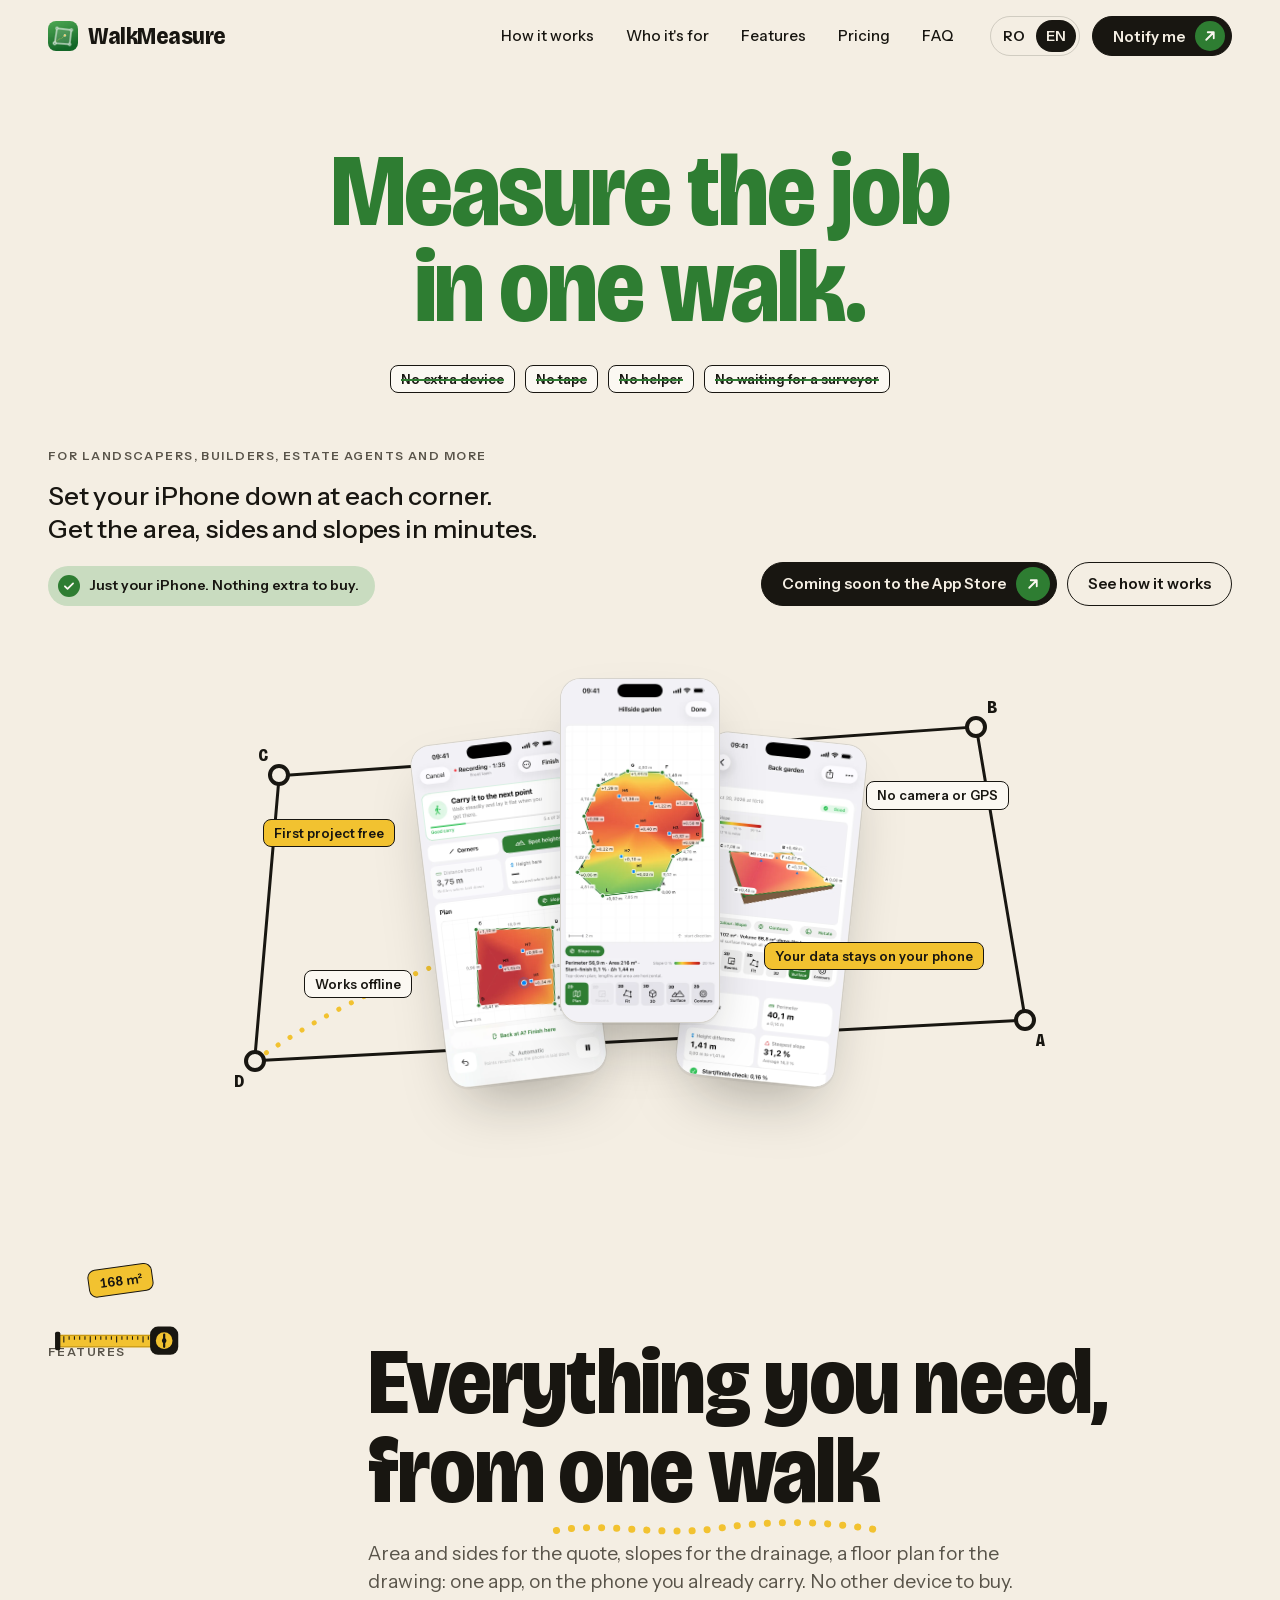
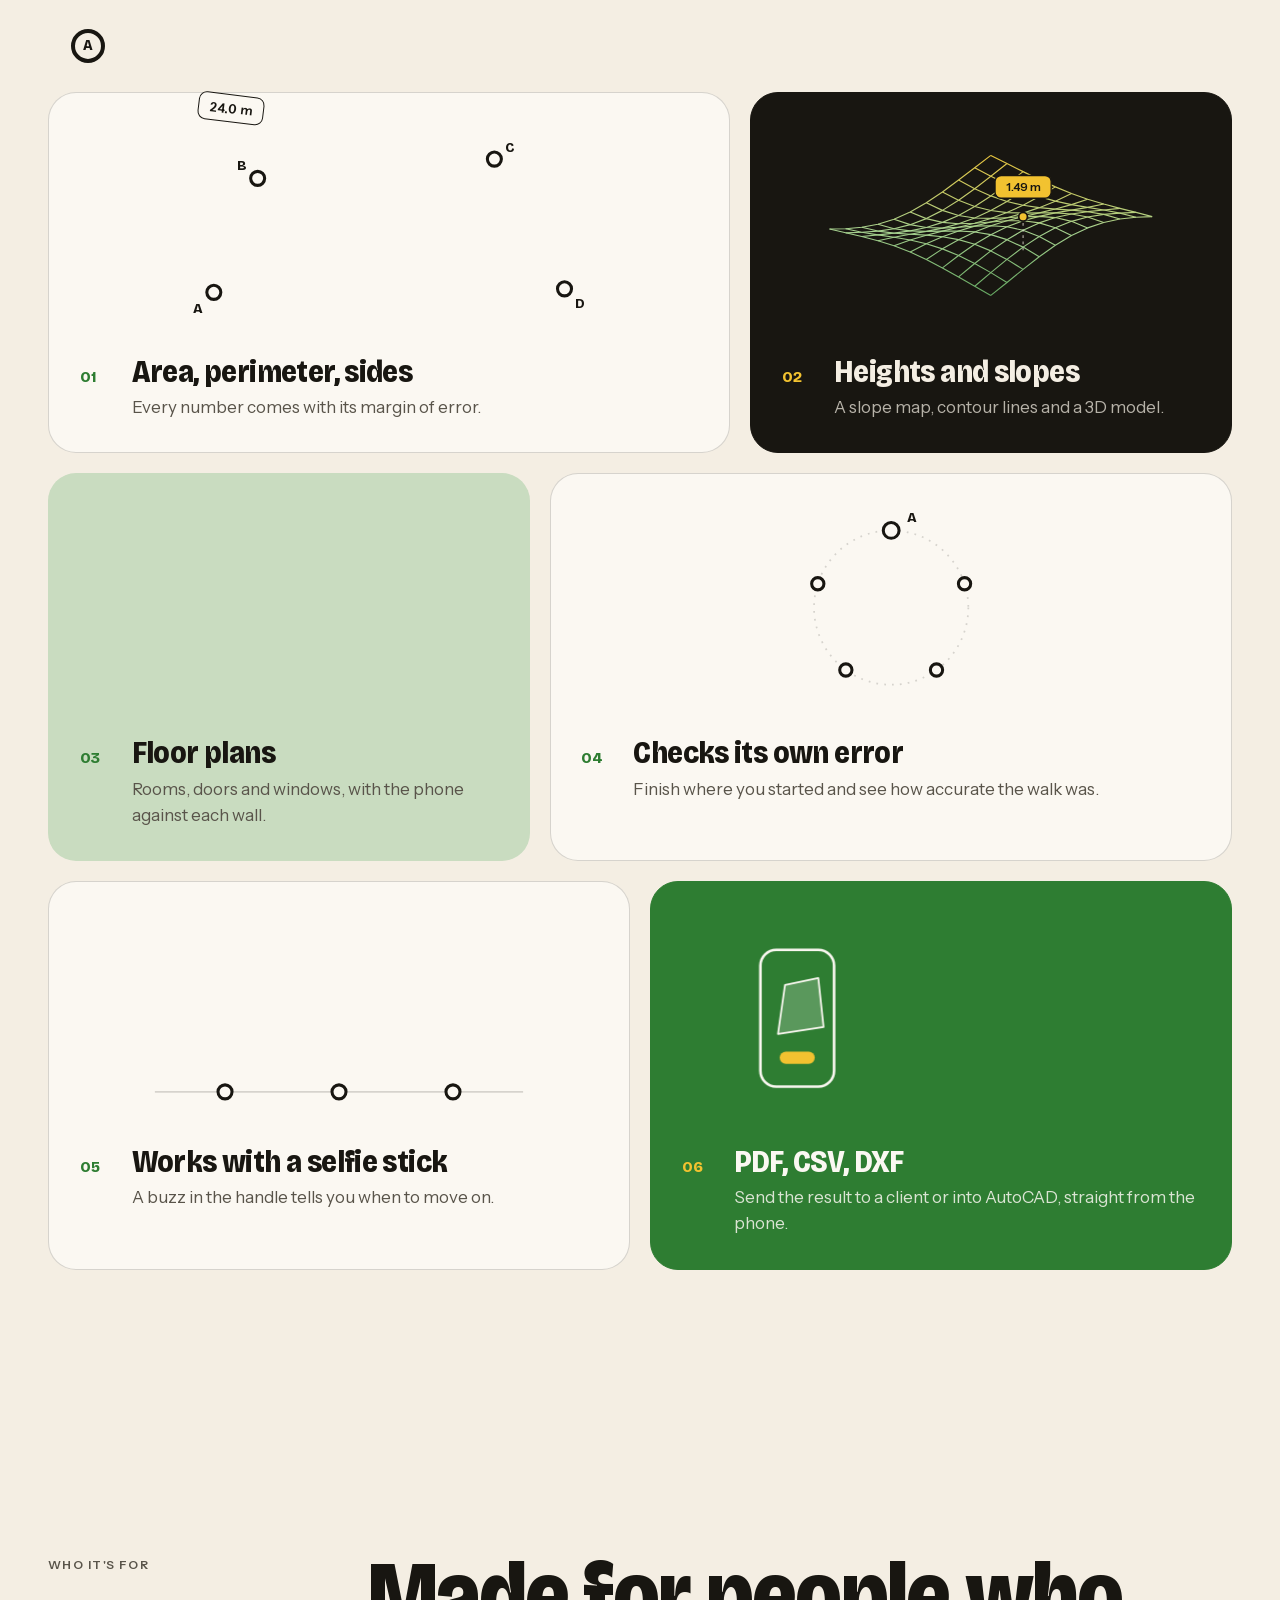
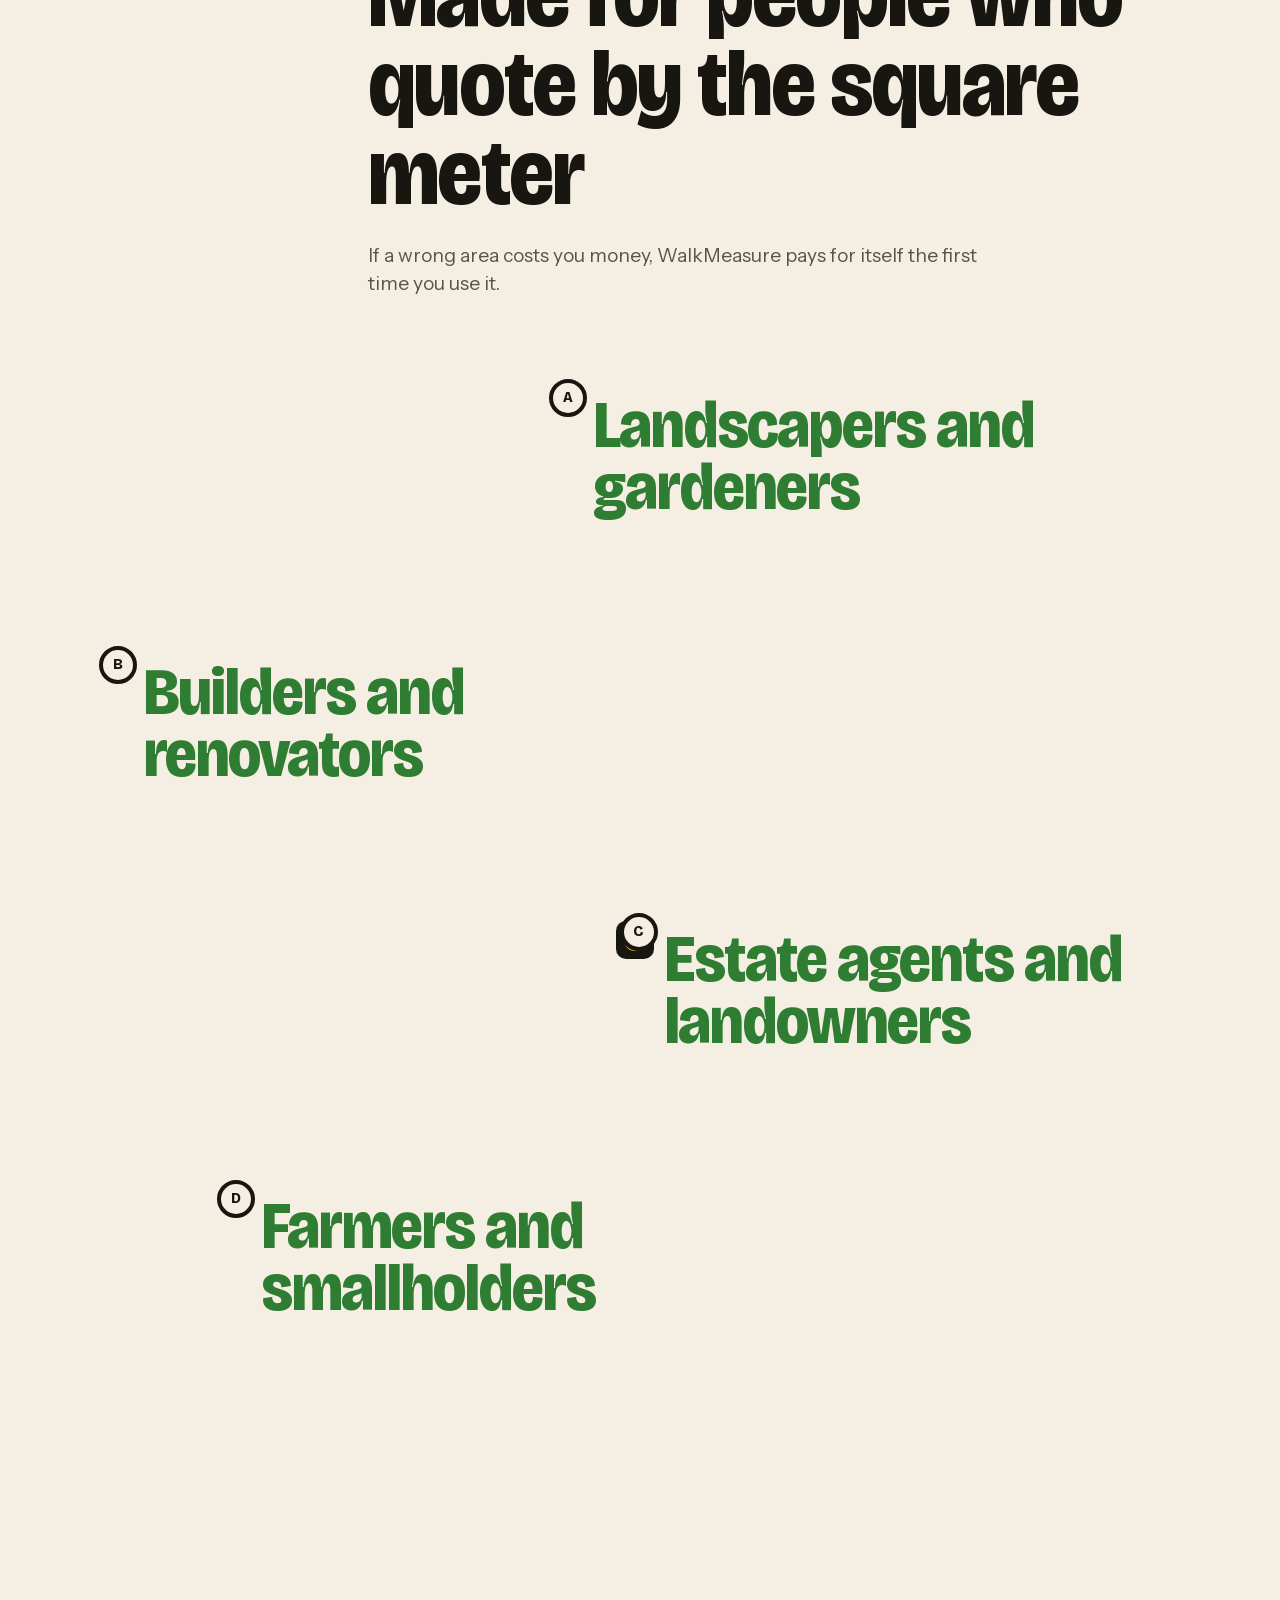
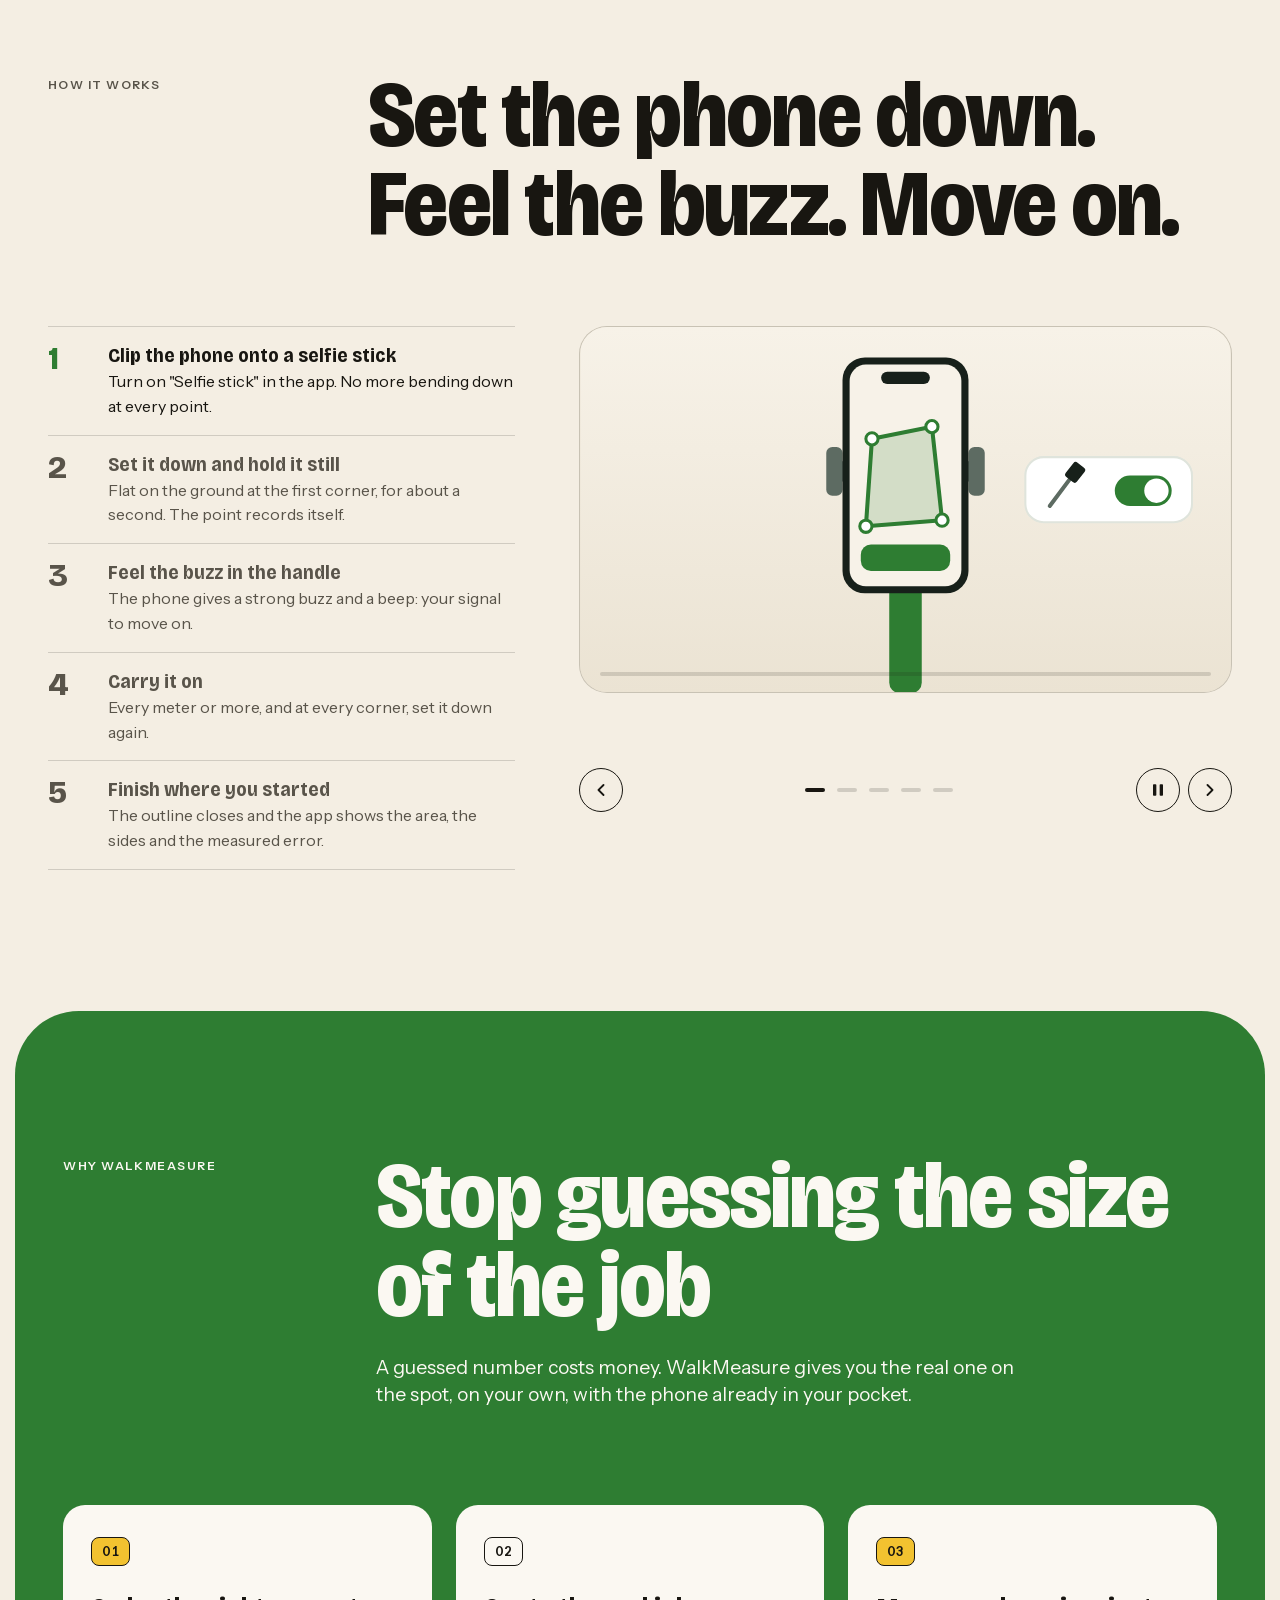
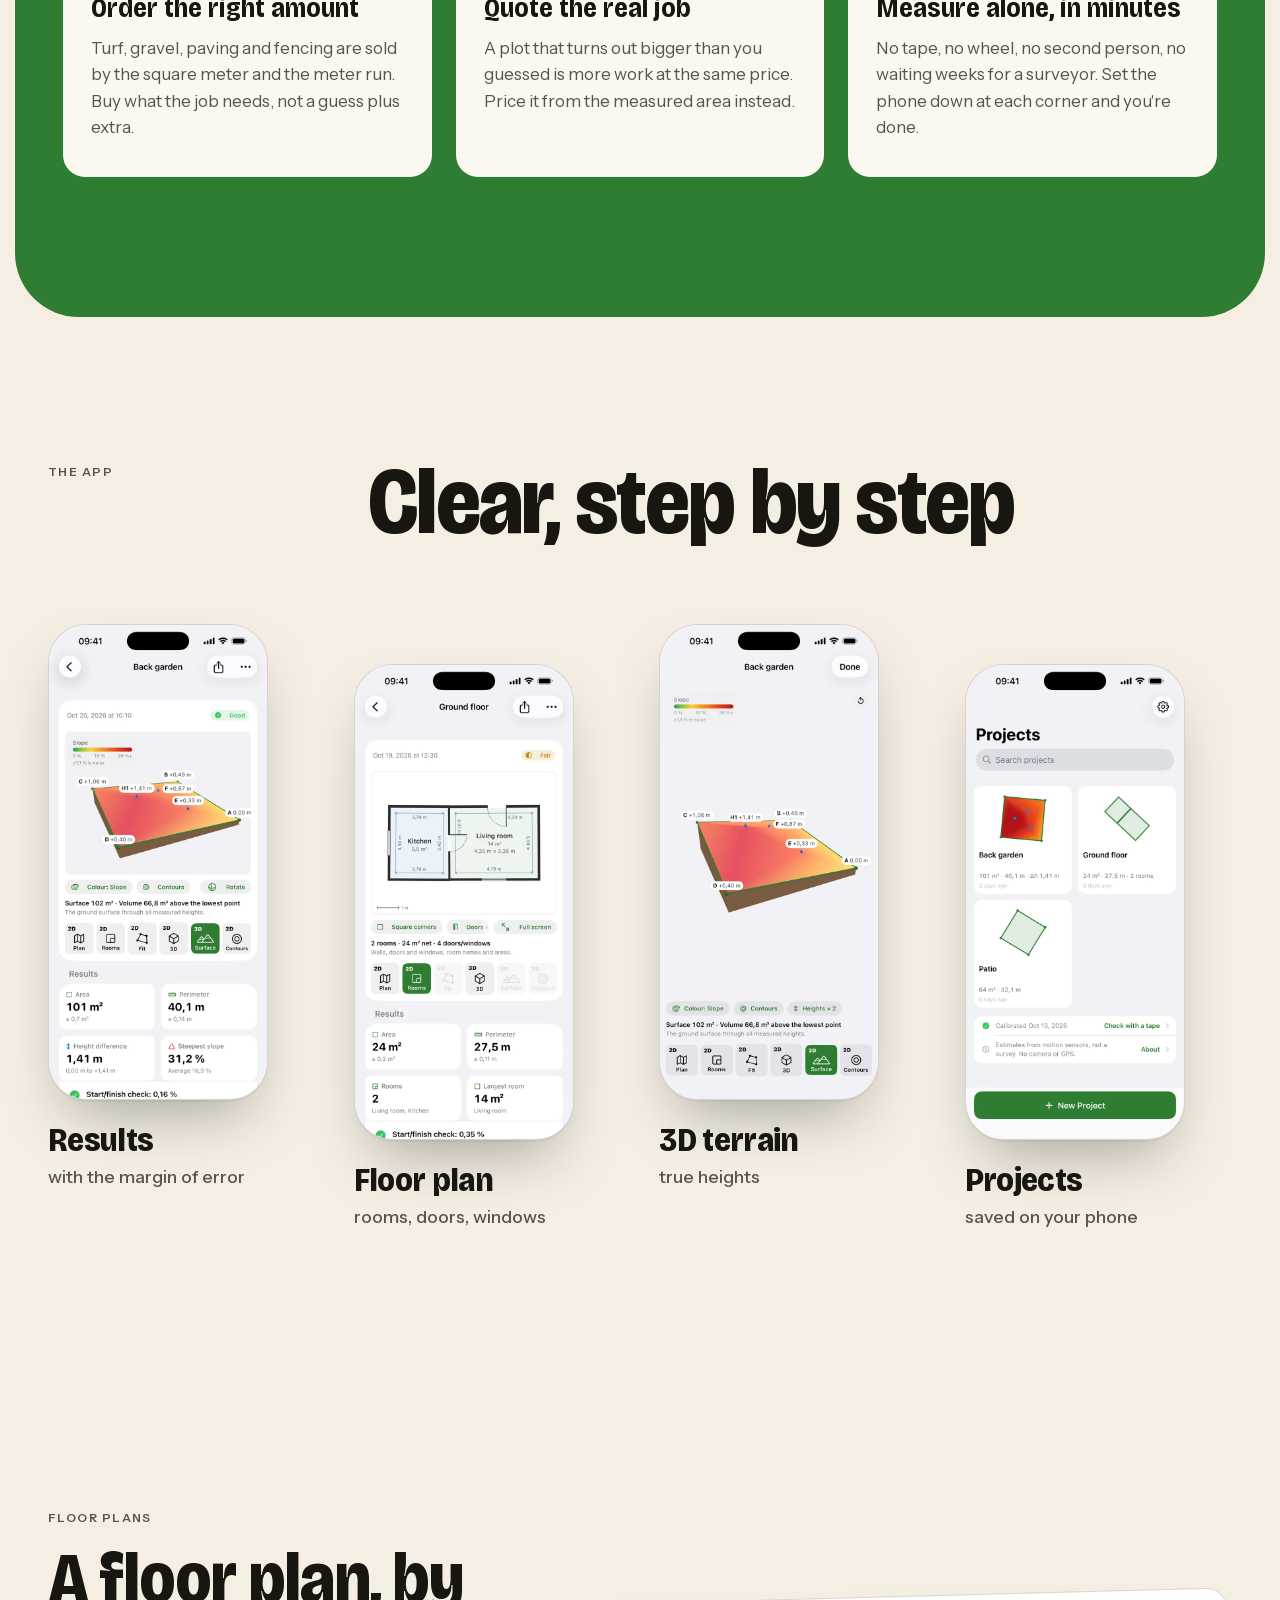
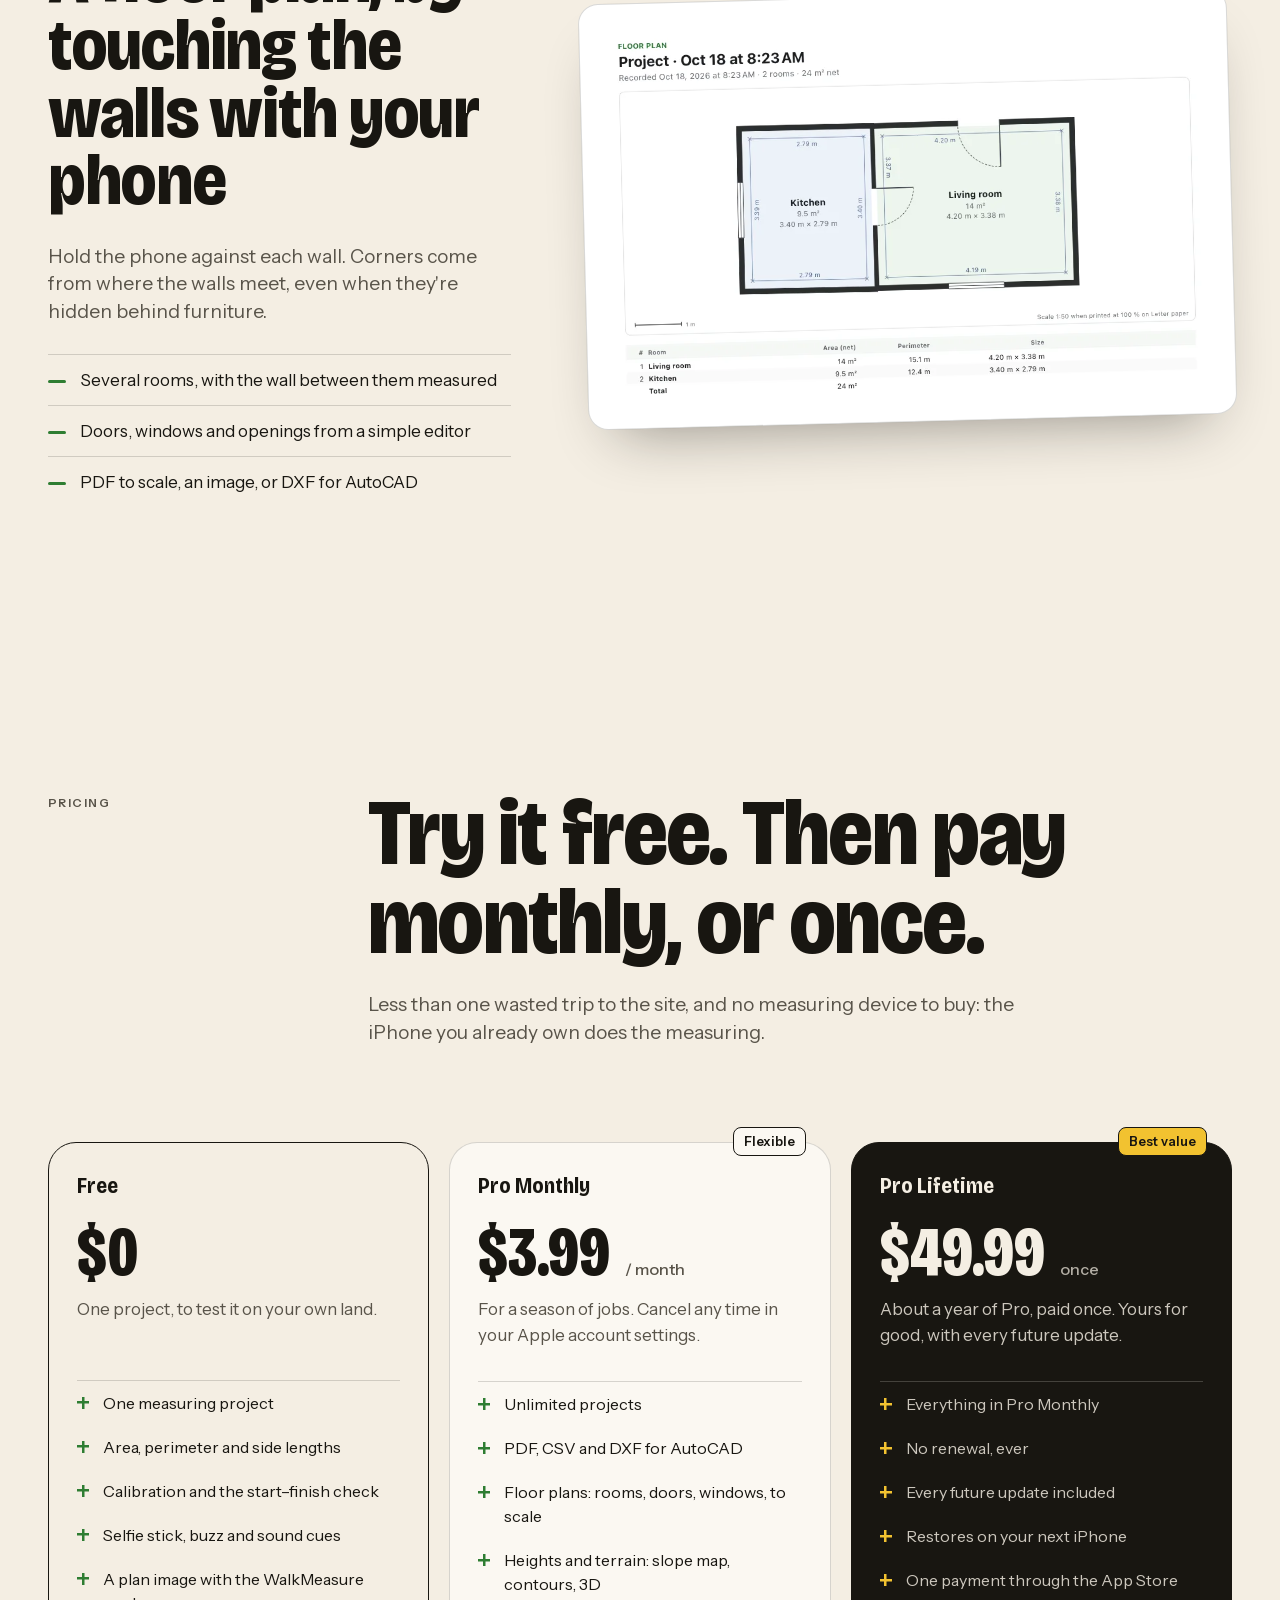
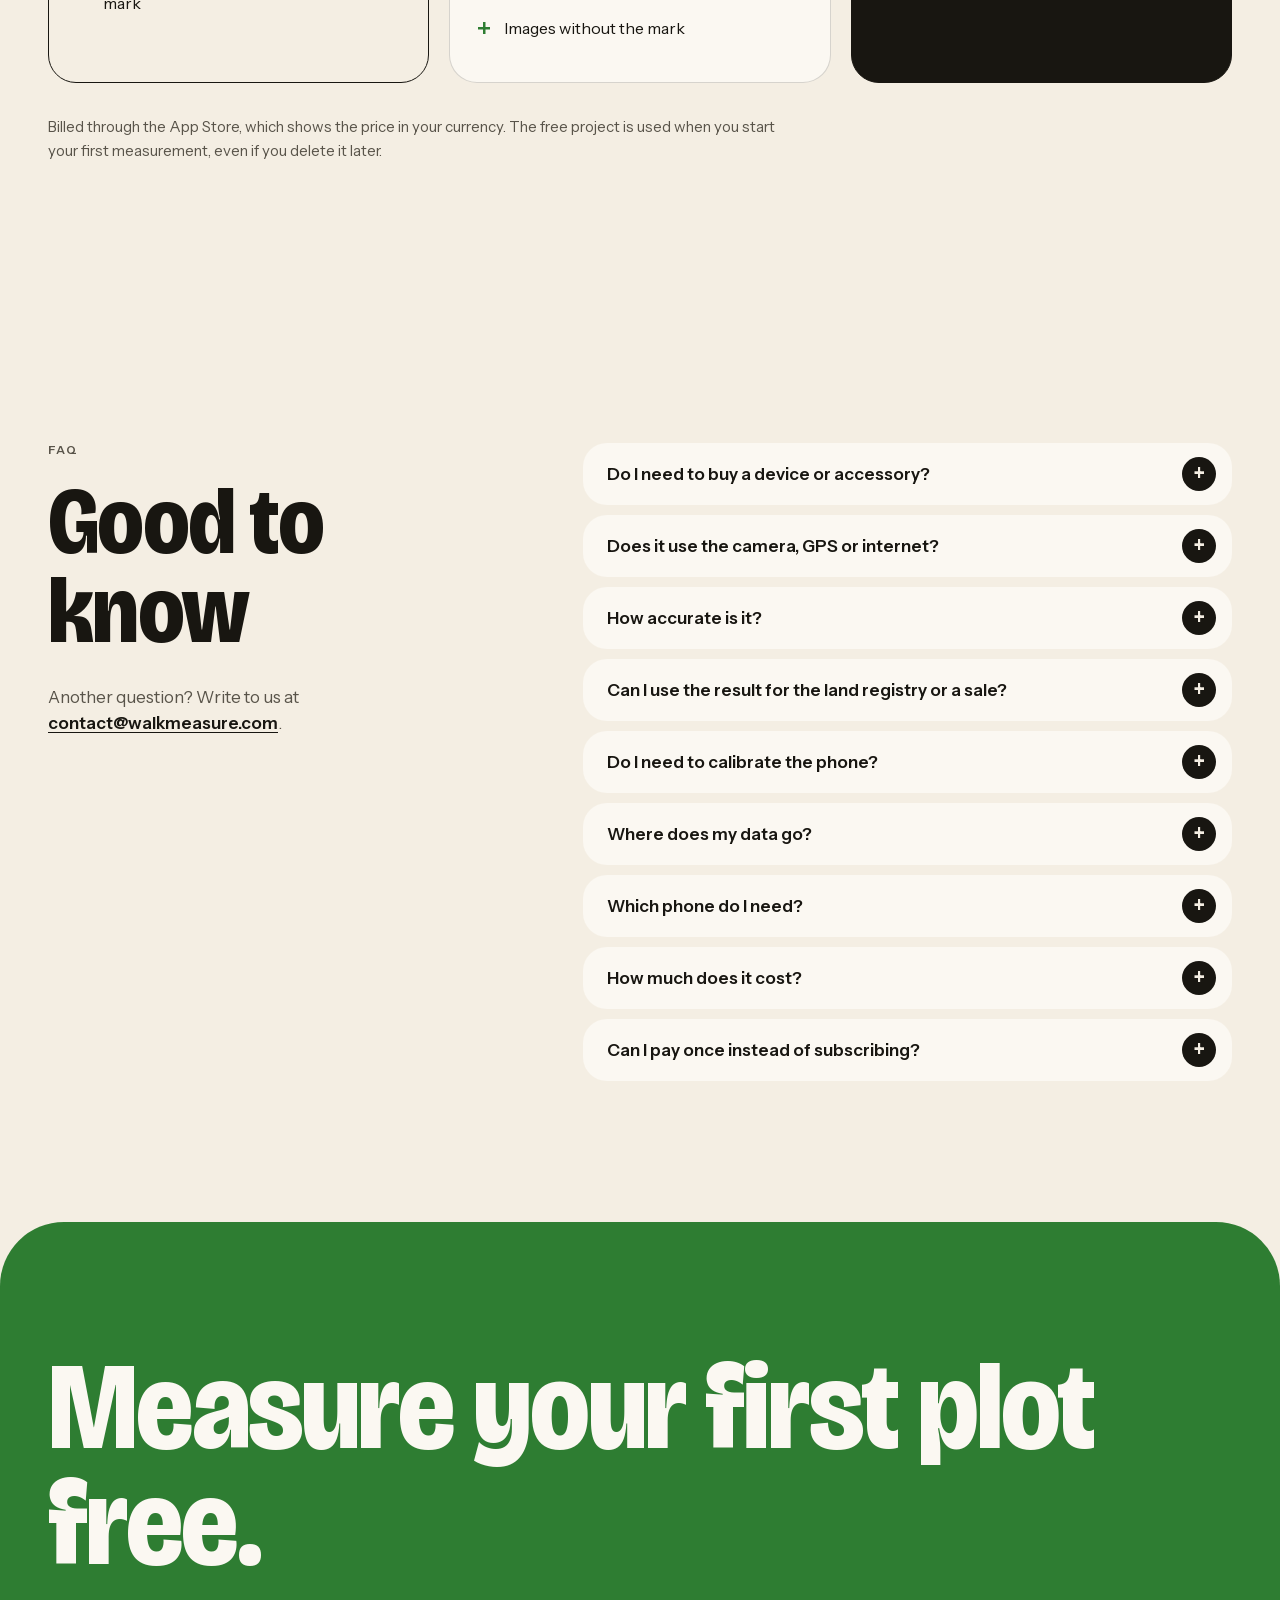
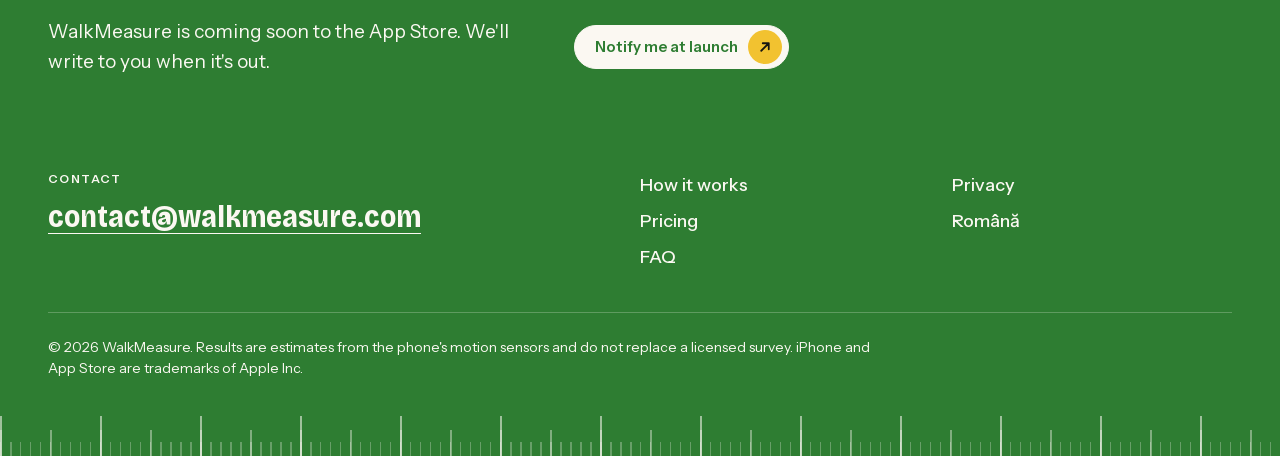
==== commit 19051ad9: "Website: Features right after the hero, How it works before Why Co-Authored-By: Claude Opus 5.5 <nor" ====
--- a/en/index.html
+++ b/en/index.html
@@ -227,6 +227,267 @@
               <li class="sticker yellow">Your data stays on your phone</li>
             </ul>
           </div>
+        </div>
+      </section>
+
+      <!-- ============ FEATURES: six tiles, each with a small scene that plays on screen ============ -->
+      <section id="features">
+        <div class="container">
+          <div class="head reveal">
+            <span class="label">Features</span>
+            <h2>
+              Everything you need, from <span class="walked">one walk<svg class="walked-line draw" viewBox="0 0 300 24" preserveAspectRatio="none" aria-hidden="true"><path d="M4 14 C 50 6, 96 20, 150 12 S 250 6, 296 14" /></svg></span>
+            </h2>
+            <p class="lead">
+              Area and sides for the quote, slopes for the drainage, a floor
+              plan for the drawing: one app, on the phone you already carry.
+              No other device to buy.
+            </p>
+            <div class="floaters" aria-hidden="true">
+              <span class="floater f-tape" data-drift="-.08">
+                <svg class="mini-tape" viewBox="0 0 150 44">
+                  <defs><clipPath id="mini-tape-clip"><rect width="118" height="44" /></clipPath></defs>
+                  <g clip-path="url(#mini-tape-clip)">
+                    <g class="mt-strip">
+                      <rect class="mt-band" x="12" y="16" width="112" height="13" />
+                      <path class="mt-ticks" d="M18 17v7 M24 17v4 M30 17v4 M36 17v4 M42 17v4 M48 17v7 M54 17v4 M60 17v4 M66 17v4 M72 17v4 M78 17v7 M84 17v4 M90 17v4 M96 17v4 M102 17v4 M108 17v7 M114 17v4 M120 17v4" />
+                      <rect class="mt-hook" x="8" y="12" width="6" height="21" rx="2" />
+                    </g>
+                  </g>
+                  <rect class="mt-case" x="116" y="6" width="32" height="32" rx="9" />
+                  <g class="mt-reel"><circle cx="132" cy="22" r="9.5" /><line x1="132" y1="15" x2="132" y2="29" /></g>
+                  <circle class="mt-hub" cx="132" cy="22" r="2.6" />
+                </svg>
+              </span>
+              <span class="floater f-area" data-drift="-.2"><span class="sticker yellow">168 m²</span></span>
+              <span class="floater f-side" data-drift=".16"><span class="sticker">24.0 m</span></span>
+              <span class="floater f-corner" data-drift=".05"><span class="corner-dot">A</span></span>
+            </div>
+          </div>
+          <ol class="feats">
+            <li class="feat feat-area reveal">
+              <div class="feat-art" aria-hidden="true">
+                <svg class="scene" viewBox="30 0 500 250">
+                  <defs>
+                    <mask id="area-walk" maskUnits="userSpaceOnUse" x="0" y="0" width="560" height="250">
+                      <path class="mask-line mv area-trail" pathLength="100" d="M80 200 L130 70 L400 48 L480 196 Z" />
+                    </mask>
+                  </defs>
+                  <g class="sc mv">
+                    <path class="area-fill mv" d="M80 200 L130 70 L400 48 L480 196 Z" />
+                    <path class="area-edge mv" d="M80 200 L130 70 L400 48 L480 196 Z" />
+                    <path class="walk" mask="url(#area-walk)" d="M80 200 L130 70 L400 48 L480 196 Z" />
+                    <g transform="translate(83 126)"><g class="tag mv"><rect x="-30" y="-13" width="60" height="26" rx="7" /><text y="4.5">8.4 m</text></g></g>
+                    <g transform="translate(263 33)"><g class="tag mv"><rect x="-30" y="-13" width="60" height="26" rx="7" /><text y="4.5">16.3 m</text></g></g>
+                    <g transform="translate(461 111)"><g class="tag mv"><rect x="-30" y="-13" width="60" height="26" rx="7" /><text y="4.5">10.1 m</text></g></g>
+                    <g transform="translate(280 222)"><g class="tag mv"><rect x="-30" y="-13" width="60" height="26" rx="7" /><text y="4.5">24.0 m</text></g></g>
+                    <text class="area-num mv" x="272" y="143">168 m²</text>
+                  </g>
+                  <circle class="stake" cx="80" cy="200" r="8" />
+                  <circle class="stake" cx="130" cy="70" r="8" />
+                  <circle class="stake" cx="400" cy="48" r="8" />
+                  <circle class="stake" cx="480" cy="196" r="8" />
+                  <text class="corner-name" x="62" y="224">A</text>
+                  <text class="corner-name" x="112" y="60">B</text>
+                  <text class="corner-name" x="418" y="40">C</text>
+                  <text class="corner-name" x="498" y="218">D</text>
+                  <g class="sc mv"><g class="phone area-phone mv"><rect x="-8" y="-13" width="16" height="26" rx="4" /><rect class="screen" x="-5" y="-9.5" width="10" height="17" rx="1.5" /></g></g>
+                </svg>
+              </div>
+              <div class="feat-text">
+                <h3>Area, perimeter, sides</h3>
+                <p>Every number comes with its margin of error.</p>
+              </div>
+            </li>
+            <li class="feat feat-slope dark reveal">
+              <div class="feat-art" aria-hidden="true">
+                <svg class="scene" viewBox="0 0 400 250">
+                  <defs>
+                    <linearGradient id="slope-shade" gradientUnits="userSpaceOnUse" x1="0" y1="30" x2="0" y2="228">
+                      <stop offset="0" stop-color="#f2c230" />
+                      <stop offset=".5" stop-color="#a6d18f" />
+                      <stop offset="1" stop-color="#4f9a52" />
+                    </linearGradient>
+                  </defs>
+                  <g class="mesh" stroke="url(#slope-shade)">
+                    <polyline points="200,42.3 181.6,56.7 163.2,71.3 144.8,85.3 126.4,98.1 108,108.9 89.6,117.4 71.2,123.3 52.8,127 34.4,128.7 16,129.2" />
+                    <polyline points="200,42.3 218.4,52.2 236.8,62.2 255.2,71.9 273.6,80.9 292,88.9 310.4,95.7 328.8,101.3 347.2,106 365.6,110.3 384,114.8" />
+                    <polyline points="218.4,52.2 200,67.3 181.6,82 163.2,95.7 144.8,107.5 126.4,117.1 108,124.2 89.6,129 71.2,131.7 52.8,133 34.4,133.7" />
+                    <polyline points="181.6,56.7 200,67.3 218.4,77 236.8,85.5 255.2,92.5 273.6,98 292,102 310.4,105.1 328.8,107.9 347.2,111 365.6,115.3" />
+                    <polyline points="236.8,62.2 218.4,77 200,91 181.6,103.4 163.2,113.9 144.8,122 126.4,127.9 108,131.8 89.6,134.3 71.2,136.1 52.8,138" />
+                    <polyline points="163.2,71.3 181.6,82 200,91 218.4,97.9 236.8,102.7 255.2,105.6 273.6,107.2 292,108.3 310.4,109.7 328.8,112.3 347.2,117" />
+                    <polyline points="255.2,71.9 236.8,85.5 218.4,97.9 200,108.5 181.6,117.2 163.2,123.9 144.8,128.9 126.4,132.6 108,135.7 89.6,138.9 71.2,142.7" />
+                    <polyline points="144.8,85.3 163.2,95.7 181.6,103.4 200,108.5 218.4,111.2 236.8,112 255.2,111.7 273.6,111.4 292,112.2 310.4,115 328.8,120.7" />
+                    <polyline points="273.6,80.9 255.2,92.5 236.8,102.7 218.4,111.2 200,118.1 181.6,123.6 163.2,128.1 144.8,132.3 126.4,136.8 108,142 89.6,148.3" />
+                    <polyline points="126.4,98.1 144.8,107.5 163.2,113.9 181.6,117.2 200,118.1 218.4,117.3 236.8,115.9 255.2,115.1 273.6,116.1 292,119.8 310.4,126.6" />
+                    <polyline points="292,88.9 273.6,98 255.2,105.6 236.8,112 218.4,117.3 200,122 181.6,126.7 163.2,132 144.8,138.4 126.4,146 108,155.1" />
+                    <polyline points="108,108.9 126.4,117.1 144.8,122 163.2,123.9 181.6,123.6 200,122 218.4,120.4 236.8,120.1 255.2,122 273.6,126.9 292,135.1" />
+                    <polyline points="310.4,95.7 292,102 273.6,107.2 255.2,111.7 236.8,115.9 218.4,120.4 200,125.9 181.6,132.8 163.2,141.3 144.8,151.5 126.4,163.1" />
+                    <polyline points="89.6,117.4 108,124.2 126.4,127.9 144.8,128.9 163.2,128.1 181.6,126.7 200,125.9 218.4,126.8 236.8,130.1 255.2,136.5 273.6,145.9" />
+                    <polyline points="328.8,101.3 310.4,105.1 292,108.3 273.6,111.4 255.2,115.1 236.8,120.1 218.4,126.8 200,135.5 181.6,146.1 163.2,158.5 144.8,172.1" />
+                    <polyline points="71.2,123.3 89.6,129 108,131.8 126.4,132.6 144.8,132.3 163.2,132 181.6,132.8 200,135.5 218.4,140.6 236.8,148.3 255.2,158.7" />
+                    <polyline points="347.2,106 328.8,107.9 310.4,109.7 292,112.2 273.6,116.1 255.2,122 236.8,130.1 218.4,140.6 200,153 181.6,167 163.2,181.8" />
+                    <polyline points="52.8,127 71.2,131.7 89.6,134.3 108,135.7 126.4,136.8 144.8,138.4 163.2,141.3 181.6,146.1 200,153 218.4,162 236.8,172.7" />
+                    <polyline points="365.6,110.3 347.2,111 328.8,112.3 310.4,115 292,119.8 273.6,126.9 255.2,136.5 236.8,148.3 218.4,162 200,176.7 181.6,191.8" />
+                    <polyline points="34.4,128.7 52.8,133 71.2,136.1 89.6,138.9 108,142 126.4,146 144.8,151.5 163.2,158.5 181.6,167 200,176.7 218.4,187.3" />
+                    <polyline points="384,114.8 365.6,115.3 347.2,117 328.8,120.7 310.4,126.6 292,135.1 273.6,145.9 255.2,158.7 236.8,172.7 218.4,187.3 200,201.7" />
+                    <polyline points="16,129.2 34.4,133.7 52.8,138 71.2,142.7 89.6,148.3 108,155.1 126.4,163.1 144.8,172.1 163.2,181.8 181.6,191.8 200,201.7" />
+                  </g>
+                  <line class="probe-line" x1="236.8" y1="152" x2="236.8" y2="115.9" />
+                  <circle class="probe-dot" cx="236.8" cy="115.9" r="5" />
+                  <g class="probe-tag" transform="translate(236.8 81.9)"><g class="tag"><rect x="-32" y="-13" width="64" height="26" rx="7" /><text y="4.5">1.44 m</text></g></g>
+                </svg>
+              </div>
+              <div class="feat-text">
+                <h3>Heights and slopes</h3>
+                <p>A slope map, contour lines and a 3D model.</p>
+              </div>
+            </li>
+            <li class="feat feat-plan soft reveal">
+              <div class="feat-art" aria-hidden="true">
+                <svg class="scene" viewBox="0 0 400 250">
+                  <g class="sc mv">
+                    <path class="plan-walls mv" pathLength="100" d="M70 40 H330 V215 H70 Z" />
+                    <path class="plan-inner mv" pathLength="100" d="M185 40 V130 M185 172 V215" />
+                    <g class="plan-windows mv">
+                      <rect class="cut" x="100" y="36" width="60" height="8" />
+                      <rect class="cut" x="326" y="80" width="8" height="60" />
+                      <path class="win-line" d="M100 38.5 H160 M100 41.5 H160 M328.5 80 V140 M331.5 80 V140" />
+                    </g>
+                    <g class="plan-doors mv">
+                      <rect class="cut" x="110" y="211" width="42" height="8" />
+                      <path class="door-arc mv" d="M152 215 A42 42 0 0 0 110 173 M185 130 A42 42 0 0 1 227 172" />
+                      <line class="leaf leaf-front mv" x1="110" y1="215" x2="110" y2="173" />
+                      <line class="leaf leaf-inner mv" x1="185" y1="172" x2="227" y2="172" />
+                    </g>
+                    <text class="room mv" x="128" y="110">12.6 m²</text>
+                    <text class="room mv" x="266" y="104">15.9 m²</text>
+                    <g class="phone plan-phone mv"><rect x="-14" y="-4.5" width="28" height="9" rx="3" /></g>
+                  </g>
+                </svg>
+              </div>
+              <div class="feat-text">
+                <h3>Floor plans</h3>
+                <p>Rooms, doors and windows, with the phone against each wall.</p>
+              </div>
+            </li>
+            <li class="feat feat-loop reveal">
+              <div class="feat-art" aria-hidden="true">
+                <svg class="scene" viewBox="130 0 300 250">
+                  <defs>
+                    <mask id="loop-walk" maskUnits="userSpaceOnUse" x="0" y="0" width="560" height="250">
+                      <circle class="mask-line mv loop-trail" cx="280" cy="125" r="88" pathLength="100" transform="rotate(-90 280 125)" />
+                    </mask>
+                  </defs>
+                  <circle class="loop-track" cx="280" cy="125" r="88" />
+                  <circle class="stake" cx="363.7" cy="97.8" r="7" />
+                  <circle class="stake" cx="331.7" cy="196.2" r="7" />
+                  <circle class="stake" cx="228.3" cy="196.2" r="7" />
+                  <circle class="stake" cx="196.3" cy="97.8" r="7" />
+                  <g class="sc mv">
+                    <circle class="walk" mask="url(#loop-walk)" cx="280" cy="125" r="88" />
+                    <circle class="loop-done mv" cx="280" cy="125" r="88" />
+                    <circle class="stake stake-on grow mv pass-1" cx="363.7" cy="97.8" r="7" />
+                    <circle class="stake stake-on grow mv pass-2" cx="331.7" cy="196.2" r="7" />
+                    <circle class="stake stake-on grow mv pass-3" cx="228.3" cy="196.2" r="7" />
+                    <circle class="stake stake-on grow mv pass-4" cx="196.3" cy="97.8" r="7" />
+                    <circle class="loop-pulse grow mv" cx="280" cy="37" r="9" />
+                    <g class="loop-result mv">
+                      <text class="loop-kicker" x="280" y="98">BACK AT A</text>
+                      <text class="loop-big" x="280" y="142">0.3%</text>
+                      <text class="loop-small" x="280" y="162">of 86 m walked</text>
+                    </g>
+                  </g>
+                  <circle class="stake" cx="280" cy="37" r="9" />
+                  <text class="corner-name" x="304" y="27">A</text>
+                  <g class="sc mv">
+                    <g class="loop-walker mv"><g class="phone" transform="translate(280 37)"><rect x="-8" y="-13" width="16" height="26" rx="4" /><rect class="screen" x="-5" y="-9.5" width="10" height="17" rx="1.5" /></g></g>
+                  </g>
+                </svg>
+              </div>
+              <div class="feat-text">
+                <h3>Checks its own error</h3>
+                <p>Finish where you started and see how accurate the walk was.</p>
+              </div>
+            </li>
+            <li class="feat feat-stick reveal">
+              <div class="feat-art" aria-hidden="true">
+                <svg class="scene" viewBox="0 0 480 250">
+                  <defs>
+                    <mask id="stick-walk" maskUnits="userSpaceOnUse" x="0" y="0" width="480" height="250">
+                      <path class="mask-line mv stick-trail" pathLength="100" d="M110 212 H370" />
+                    </mask>
+                  </defs>
+                  <line class="ground" x1="30" y1="212" x2="450" y2="212" />
+                  <circle class="stake" cx="110" cy="212" r="8" />
+                  <circle class="stake" cx="240" cy="212" r="8" />
+                  <circle class="stake" cx="370" cy="212" r="8" />
+                  <g class="sc mv">
+                    <path class="walk" mask="url(#stick-walk)" d="M110 212 H370" />
+                    <circle class="stake stake-on grow mv on-1" cx="110" cy="212" r="8" />
+                    <circle class="stake stake-on grow mv on-2" cx="240" cy="212" r="8" />
+                    <circle class="stake stake-on grow mv on-3" cx="370" cy="212" r="8" />
+                    <g class="rig mv">
+                      <line class="stick" x1="0" y1="-9" x2="-62" y2="-140" />
+                      <line class="grip" x1="-58" y1="-131" x2="-74" y2="-165" />
+                      <g transform="translate(-66 -148)"><g class="buzz grow mv">
+                        <path d="M-15 -10 A16 16 0 0 0 -15 10 M-23 -16 A26 26 0 0 0 -23 16 M15 -10 A16 16 0 0 1 15 10 M23 -16 A26 26 0 0 1 23 16" />
+                      </g></g>
+                      <rect class="body" x="-16" y="-10" width="32" height="10" rx="3" />
+                    </g>
+                  </g>
+                </svg>
+              </div>
+              <div class="feat-text">
+                <h3>Works with a selfie stick</h3>
+                <p>A buzz in the handle tells you when to move on.</p>
+              </div>
+            </li>
+            <li class="feat feat-export green reveal">
+              <div class="feat-art" aria-hidden="true">
+                <svg class="scene" viewBox="0 0 480 250">
+                  <defs>
+                    <mask id="send-trail" maskUnits="userSpaceOnUse" x="0" y="0" width="480" height="250">
+                      <path class="mask-line mv send-reveal" pathLength="100" d="M384 86 Q 420 44 450 30" />
+                    </mask>
+                  </defs>
+                  <g class="sc mv">
+                    <g class="sheet sheet-1 mv"><g class="sheet-in">
+                      <rect class="paper" x="-46" y="-60" width="92" height="120" rx="8" />
+                      <path class="ink-thin" d="M-30 -44 H30 V6 H-30 Z M-4 -44 V-16 M-4 -16 H30" />
+                      <path class="bar" d="M-30 20 H20 M-30 30 H6" />
+                      <g class="ftag yellow"><rect x="-38" y="38" width="44" height="22" rx="6" /><text x="-16" y="53.5">PDF</text></g>
+                    </g></g>
+                    <g class="sheet sheet-2 mv"><g class="sheet-in">
+                      <rect class="paper" x="-46" y="-60" width="92" height="120" rx="8" />
+                      <path class="ink-thin" d="M-30 -44 H30 M-30 -30 H30 M-30 -16 H30 M-30 -2 H30 M-30 12 H30 M-12 -44 V12 M10 -44 V12" />
+                      <g class="ftag"><rect x="-38" y="38" width="44" height="22" rx="6" /><text x="-16" y="53.5">CSV</text></g>
+                    </g></g>
+                    <g class="sheet sheet-3 mv"><g class="sheet-in">
+                      <rect class="paper" x="-46" y="-60" width="92" height="120" rx="8" />
+                      <path class="cad" d="M-28 8 L-16 -40 L24 -32 L30 2 Z M-28 22 H30" />
+                      <rect class="cad-node" x="-31" y="5" width="6" height="6" />
+                      <rect class="cad-node" x="-19" y="-43" width="6" height="6" />
+                      <rect class="cad-node" x="21" y="-35" width="6" height="6" />
+                      <rect class="cad-node" x="27" y="-1" width="6" height="6" />
+                      <g class="ftag"><rect x="-38" y="38" width="44" height="22" rx="6" /><text x="-16" y="53.5">DXF</text></g>
+                    </g></g>
+                    <path class="walk" mask="url(#send-trail)" d="M384 86 Q 420 44 450 30" />
+                    <path class="plane mv" d="M13 0 L-12 -9 L-6 0 L-12 9 Z M-6 0 H13" />
+                  </g>
+                  <g class="device">
+                    <rect class="frame" x="34" y="50" width="84" height="156" rx="18" />
+                    <path class="device-plot" d="M54 146 L62 90 L100 82 L106 138 Z" />
+                    <rect class="device-btn" x="56" y="166" width="40" height="14" rx="7" />
+                  </g>
+                </svg>
+              </div>
+              <div class="feat-text">
+                <h3>PDF, CSV, DXF</h3>
+                <p>Send the result to a client or into AutoCAD, straight from the phone.</p>
+              </div>
+            </li>
+          </ol>
         </div>
       </section>
 
@@ -350,308 +611,6 @@
         </div>
       </section>
 
-      <!-- ============ WHY: the problem it solves ============ -->
-      <section id="why" class="band">
-        <div class="container">
-          <div class="head reveal">
-            <span class="label">Why WalkMeasure</span>
-            <h2>Stop guessing the size of the job</h2>
-            <p class="lead">
-              A guessed number costs money. WalkMeasure gives you the real one
-              on the spot, on your own, with the phone already in your pocket.
-            </p>
-          </div>
-          <ol class="notes">
-            <li class="note reveal">
-              <span class="sticker yellow">01</span>
-              <h3>Order the right amount</h3>
-              <p>
-                Turf, gravel, paving and fencing are sold by the square meter
-                and the meter run. Buy what the job needs, not a guess plus
-                extra.
-              </p>
-            </li>
-            <li class="note reveal">
-              <span class="sticker">02</span>
-              <h3>Quote the real job</h3>
-              <p>
-                A plot that turns out bigger than you guessed is more work at
-                the same price. Price it from the measured area instead.
-              </p>
-            </li>
-            <li class="note reveal">
-              <span class="sticker yellow">03</span>
-              <h3>Measure alone, in minutes</h3>
-              <p>
-                No tape, no wheel, no second person, no waiting weeks for a
-                surveyor. Set the phone down at each corner and you're done.
-              </p>
-            </li>
-          </ol>
-        </div>
-      </section>
-
-      <!-- ============ FEATURES: six tiles, each with a small scene that plays on screen ============ -->
-      <section id="features">
-        <div class="container">
-          <div class="head reveal">
-            <span class="label">Features</span>
-            <h2>
-              Everything you need, from <span class="walked">one walk<svg class="walked-line draw" viewBox="0 0 300 24" preserveAspectRatio="none" aria-hidden="true"><path d="M4 14 C 50 6, 96 20, 150 12 S 250 6, 296 14" /></svg></span>
-            </h2>
-            <p class="lead">
-              Area and sides for the quote, slopes for the drainage, a floor
-              plan for the drawing: one app, on the phone you already carry.
-              No other device to buy.
-            </p>
-            <div class="floaters" aria-hidden="true">
-              <span class="floater f-tape" data-drift="-.08">
-                <svg class="mini-tape" viewBox="0 0 150 44">
-                  <defs><clipPath id="mini-tape-clip"><rect width="118" height="44" /></clipPath></defs>
-                  <g clip-path="url(#mini-tape-clip)">
-                    <g class="mt-strip">
-                      <rect class="mt-band" x="12" y="16" width="112" height="13" />
-                      <path class="mt-ticks" d="M18 17v7 M24 17v4 M30 17v4 M36 17v4 M42 17v4 M48 17v7 M54 17v4 M60 17v4 M66 17v4 M72 17v4 M78 17v7 M84 17v4 M90 17v4 M96 17v4 M102 17v4 M108 17v7 M114 17v4 M120 17v4" />
-                      <rect class="mt-hook" x="8" y="12" width="6" height="21" rx="2" />
-                    </g>
-                  </g>
-                  <rect class="mt-case" x="116" y="6" width="32" height="32" rx="9" />
-                  <g class="mt-reel"><circle cx="132" cy="22" r="9.5" /><line x1="132" y1="15" x2="132" y2="29" /></g>
-                  <circle class="mt-hub" cx="132" cy="22" r="2.6" />
-                </svg>
-              </span>
-              <span class="floater f-area" data-drift="-.2"><span class="sticker yellow">168 m²</span></span>
-              <span class="floater f-side" data-drift=".16"><span class="sticker">24.0 m</span></span>
-              <span class="floater f-corner" data-drift=".05"><span class="corner-dot">A</span></span>
-            </div>
-          </div>
-          <ol class="feats">
-            <li class="feat feat-area reveal">
-              <div class="feat-art" aria-hidden="true">
-                <svg class="scene" viewBox="30 0 500 250">
-                  <defs>
-                    <mask id="area-walk" maskUnits="userSpaceOnUse" x="0" y="0" width="560" height="250">
-                      <path class="mask-line mv area-trail" pathLength="100" d="M80 200 L130 70 L400 48 L480 196 Z" />
-                    </mask>
-                  </defs>
-                  <g class="sc mv">
-                    <path class="area-fill mv" d="M80 200 L130 70 L400 48 L480 196 Z" />
-                    <path class="area-edge mv" d="M80 200 L130 70 L400 48 L480 196 Z" />
-                    <path class="walk" mask="url(#area-walk)" d="M80 200 L130 70 L400 48 L480 196 Z" />
-                    <g transform="translate(83 126)"><g class="tag mv"><rect x="-30" y="-13" width="60" height="26" rx="7" /><text y="4.5">8.4 m</text></g></g>
-                    <g transform="translate(263 33)"><g class="tag mv"><rect x="-30" y="-13" width="60" height="26" rx="7" /><text y="4.5">16.3 m</text></g></g>
-                    <g transform="translate(461 111)"><g class="tag mv"><rect x="-30" y="-13" width="60" height="26" rx="7" /><text y="4.5">10.1 m</text></g></g>
-                    <g transform="translate(280 222)"><g class="tag mv"><rect x="-30" y="-13" width="60" height="26" rx="7" /><text y="4.5">24.0 m</text></g></g>
-                    <text class="area-num mv" x="272" y="143">168 m²</text>
-                  </g>
-                  <circle class="stake" cx="80" cy="200" r="8" />
-                  <circle class="stake" cx="130" cy="70" r="8" />
-                  <circle class="stake" cx="400" cy="48" r="8" />
-                  <circle class="stake" cx="480" cy="196" r="8" />
-                  <text class="corner-name" x="62" y="224">A</text>
-                  <text class="corner-name" x="112" y="60">B</text>
-                  <text class="corner-name" x="418" y="40">C</text>
-                  <text class="corner-name" x="498" y="218">D</text>
-                  <g class="sc mv"><g class="phone area-phone mv"><rect x="-8" y="-13" width="16" height="26" rx="4" /><rect class="screen" x="-5" y="-9.5" width="10" height="17" rx="1.5" /></g></g>
-                </svg>
-              </div>
-              <div class="feat-text">
-                <h3>Area, perimeter, sides</h3>
-                <p>Every number comes with its margin of error.</p>
-              </div>
-            </li>
-            <li class="feat feat-slope dark reveal">
-              <div class="feat-art" aria-hidden="true">
-                <svg class="scene" viewBox="0 0 400 250">
-                  <defs>
-                    <linearGradient id="slope-shade" gradientUnits="userSpaceOnUse" x1="0" y1="30" x2="0" y2="228">
-                      <stop offset="0" stop-color="#f2c230" />
-                      <stop offset=".5" stop-color="#a6d18f" />
-                      <stop offset="1" stop-color="#4f9a52" />
-                    </linearGradient>
-                  </defs>
-                  <g class="mesh" stroke="url(#slope-shade)">
-                    <polyline points="200,42.3 181.6,56.7 163.2,71.3 144.8,85.3 126.4,98.1 108,108.9 89.6,117.4 71.2,123.3 52.8,127 34.4,128.7 16,129.2" />
-                    <polyline points="200,42.3 218.4,52.2 236.8,62.2 255.2,71.9 273.6,80.9 292,88.9 310.4,95.7 328.8,101.3 347.2,106 365.6,110.3 384,114.8" />
-                    <polyline points="218.4,52.2 200,67.3 181.6,82 163.2,95.7 144.8,107.5 126.4,117.1 108,124.2 89.6,129 71.2,131.7 52.8,133 34.4,133.7" />
-                    <polyline points="181.6,56.7 200,67.3 218.4,77 236.8,85.5 255.2,92.5 273.6,98 292,102 310.4,105.1 328.8,107.9 347.2,111 365.6,115.3" />
-                    <polyline points="236.8,62.2 218.4,77 200,91 181.6,103.4 163.2,113.9 144.8,122 126.4,127.9 108,131.8 89.6,134.3 71.2,136.1 52.8,138" />
-                    <polyline points="163.2,71.3 181.6,82 200,91 218.4,97.9 236.8,102.7 255.2,105.6 273.6,107.2 292,108.3 310.4,109.7 328.8,112.3 347.2,117" />
-                    <polyline points="255.2,71.9 236.8,85.5 218.4,97.9 200,108.5 181.6,117.2 163.2,123.9 144.8,128.9 126.4,132.6 108,135.7 89.6,138.9 71.2,142.7" />
-                    <polyline points="144.8,85.3 163.2,95.7 181.6,103.4 200,108.5 218.4,111.2 236.8,112 255.2,111.7 273.6,111.4 292,112.2 310.4,115 328.8,120.7" />
-                    <polyline points="273.6,80.9 255.2,92.5 236.8,102.7 218.4,111.2 200,118.1 181.6,123.6 163.2,128.1 144.8,132.3 126.4,136.8 108,142 89.6,148.3" />
-                    <polyline points="126.4,98.1 144.8,107.5 163.2,113.9 181.6,117.2 200,118.1 218.4,117.3 236.8,115.9 255.2,115.1 273.6,116.1 292,119.8 310.4,126.6" />
-                    <polyline points="292,88.9 273.6,98 255.2,105.6 236.8,112 218.4,117.3 200,122 181.6,126.7 163.2,132 144.8,138.4 126.4,146 108,155.1" />
-                    <polyline points="108,108.9 126.4,117.1 144.8,122 163.2,123.9 181.6,123.6 200,122 218.4,120.4 236.8,120.1 255.2,122 273.6,126.9 292,135.1" />
-                    <polyline points="310.4,95.7 292,102 273.6,107.2 255.2,111.7 236.8,115.9 218.4,120.4 200,125.9 181.6,132.8 163.2,141.3 144.8,151.5 126.4,163.1" />
-                    <polyline points="89.6,117.4 108,124.2 126.4,127.9 144.8,128.9 163.2,128.1 181.6,126.7 200,125.9 218.4,126.8 236.8,130.1 255.2,136.5 273.6,145.9" />
-                    <polyline points="328.8,101.3 310.4,105.1 292,108.3 273.6,111.4 255.2,115.1 236.8,120.1 218.4,126.8 200,135.5 181.6,146.1 163.2,158.5 144.8,172.1" />
-                    <polyline points="71.2,123.3 89.6,129 108,131.8 126.4,132.6 144.8,132.3 163.2,132 181.6,132.8 200,135.5 218.4,140.6 236.8,148.3 255.2,158.7" />
-                    <polyline points="347.2,106 328.8,107.9 310.4,109.7 292,112.2 273.6,116.1 255.2,122 236.8,130.1 218.4,140.6 200,153 181.6,167 163.2,181.8" />
-                    <polyline points="52.8,127 71.2,131.7 89.6,134.3 108,135.7 126.4,136.8 144.8,138.4 163.2,141.3 181.6,146.1 200,153 218.4,162 236.8,172.7" />
-                    <polyline points="365.6,110.3 347.2,111 328.8,112.3 310.4,115 292,119.8 273.6,126.9 255.2,136.5 236.8,148.3 218.4,162 200,176.7 181.6,191.8" />
-                    <polyline points="34.4,128.7 52.8,133 71.2,136.1 89.6,138.9 108,142 126.4,146 144.8,151.5 163.2,158.5 181.6,167 200,176.7 218.4,187.3" />
-                    <polyline points="384,114.8 365.6,115.3 347.2,117 328.8,120.7 310.4,126.6 292,135.1 273.6,145.9 255.2,158.7 236.8,172.7 218.4,187.3 200,201.7" />
-                    <polyline points="16,129.2 34.4,133.7 52.8,138 71.2,142.7 89.6,148.3 108,155.1 126.4,163.1 144.8,172.1 163.2,181.8 181.6,191.8 200,201.7" />
-                  </g>
-                  <line class="probe-line" x1="236.8" y1="152" x2="236.8" y2="115.9" />
-                  <circle class="probe-dot" cx="236.8" cy="115.9" r="5" />
-                  <g class="probe-tag" transform="translate(236.8 81.9)"><g class="tag"><rect x="-32" y="-13" width="64" height="26" rx="7" /><text y="4.5">1.44 m</text></g></g>
-                </svg>
-              </div>
-              <div class="feat-text">
-                <h3>Heights and slopes</h3>
-                <p>A slope map, contour lines and a 3D model.</p>
-              </div>
-            </li>
-            <li class="feat feat-plan soft reveal">
-              <div class="feat-art" aria-hidden="true">
-                <svg class="scene" viewBox="0 0 400 250">
-                  <g class="sc mv">
-                    <path class="plan-walls mv" pathLength="100" d="M70 40 H330 V215 H70 Z" />
-                    <path class="plan-inner mv" pathLength="100" d="M185 40 V130 M185 172 V215" />
-                    <g class="plan-windows mv">
-                      <rect class="cut" x="100" y="36" width="60" height="8" />
-                      <rect class="cut" x="326" y="80" width="8" height="60" />
-                      <path class="win-line" d="M100 38.5 H160 M100 41.5 H160 M328.5 80 V140 M331.5 80 V140" />
-                    </g>
-                    <g class="plan-doors mv">
-                      <rect class="cut" x="110" y="211" width="42" height="8" />
-                      <path class="door-arc mv" d="M152 215 A42 42 0 0 0 110 173 M185 130 A42 42 0 0 1 227 172" />
-                      <line class="leaf leaf-front mv" x1="110" y1="215" x2="110" y2="173" />
-                      <line class="leaf leaf-inner mv" x1="185" y1="172" x2="227" y2="172" />
-                    </g>
-                    <text class="room mv" x="128" y="110">12.6 m²</text>
-                    <text class="room mv" x="266" y="104">15.9 m²</text>
-                    <g class="phone plan-phone mv"><rect x="-14" y="-4.5" width="28" height="9" rx="3" /></g>
-                  </g>
-                </svg>
-              </div>
-              <div class="feat-text">
-                <h3>Floor plans</h3>
-                <p>Rooms, doors and windows, with the phone against each wall.</p>
-              </div>
-            </li>
-            <li class="feat feat-loop reveal">
-              <div class="feat-art" aria-hidden="true">
-                <svg class="scene" viewBox="130 0 300 250">
-                  <defs>
-                    <mask id="loop-walk" maskUnits="userSpaceOnUse" x="0" y="0" width="560" height="250">
-                      <circle class="mask-line mv loop-trail" cx="280" cy="125" r="88" pathLength="100" transform="rotate(-90 280 125)" />
-                    </mask>
-                  </defs>
-                  <circle class="loop-track" cx="280" cy="125" r="88" />
-                  <circle class="stake" cx="363.7" cy="97.8" r="7" />
-                  <circle class="stake" cx="331.7" cy="196.2" r="7" />
-                  <circle class="stake" cx="228.3" cy="196.2" r="7" />
-                  <circle class="stake" cx="196.3" cy="97.8" r="7" />
-                  <g class="sc mv">
-                    <circle class="walk" mask="url(#loop-walk)" cx="280" cy="125" r="88" />
-                    <circle class="loop-done mv" cx="280" cy="125" r="88" />
-                    <circle class="stake stake-on grow mv pass-1" cx="363.7" cy="97.8" r="7" />
-                    <circle class="stake stake-on grow mv pass-2" cx="331.7" cy="196.2" r="7" />
-                    <circle class="stake stake-on grow mv pass-3" cx="228.3" cy="196.2" r="7" />
-                    <circle class="stake stake-on grow mv pass-4" cx="196.3" cy="97.8" r="7" />
-                    <circle class="loop-pulse grow mv" cx="280" cy="37" r="9" />
-                    <g class="loop-result mv">
-                      <text class="loop-kicker" x="280" y="98">BACK AT A</text>
-                      <text class="loop-big" x="280" y="142">0.3%</text>
-                      <text class="loop-small" x="280" y="162">of 86 m walked</text>
-                    </g>
-                  </g>
-                  <circle class="stake" cx="280" cy="37" r="9" />
-                  <text class="corner-name" x="304" y="27">A</text>
-                  <g class="sc mv">
-                    <g class="loop-walker mv"><g class="phone" transform="translate(280 37)"><rect x="-8" y="-13" width="16" height="26" rx="4" /><rect class="screen" x="-5" y="-9.5" width="10" height="17" rx="1.5" /></g></g>
-                  </g>
-                </svg>
-              </div>
-              <div class="feat-text">
-                <h3>Checks its own error</h3>
-                <p>Finish where you started and see how accurate the walk was.</p>
-              </div>
-            </li>
-            <li class="feat feat-stick reveal">
-              <div class="feat-art" aria-hidden="true">
-                <svg class="scene" viewBox="0 0 480 250">
-                  <defs>
-                    <mask id="stick-walk" maskUnits="userSpaceOnUse" x="0" y="0" width="480" height="250">
-                      <path class="mask-line mv stick-trail" pathLength="100" d="M110 212 H370" />
-                    </mask>
-                  </defs>
-                  <line class="ground" x1="30" y1="212" x2="450" y2="212" />
-                  <circle class="stake" cx="110" cy="212" r="8" />
-                  <circle class="stake" cx="240" cy="212" r="8" />
-                  <circle class="stake" cx="370" cy="212" r="8" />
-                  <g class="sc mv">
-                    <path class="walk" mask="url(#stick-walk)" d="M110 212 H370" />
-                    <circle class="stake stake-on grow mv on-1" cx="110" cy="212" r="8" />
-                    <circle class="stake stake-on grow mv on-2" cx="240" cy="212" r="8" />
-                    <circle class="stake stake-on grow mv on-3" cx="370" cy="212" r="8" />
-                    <g class="rig mv">
-                      <line class="stick" x1="0" y1="-9" x2="-62" y2="-140" />
-                      <line class="grip" x1="-58" y1="-131" x2="-74" y2="-165" />
-                      <g transform="translate(-66 -148)"><g class="buzz grow mv">
-                        <path d="M-15 -10 A16 16 0 0 0 -15 10 M-23 -16 A26 26 0 0 0 -23 16 M15 -10 A16 16 0 0 1 15 10 M23 -16 A26 26 0 0 1 23 16" />
-                      </g></g>
-                      <rect class="body" x="-16" y="-10" width="32" height="10" rx="3" />
-                    </g>
-                  </g>
-                </svg>
-              </div>
-              <div class="feat-text">
-                <h3>Works with a selfie stick</h3>
-                <p>A buzz in the handle tells you when to move on.</p>
-              </div>
-            </li>
-            <li class="feat feat-export green reveal">
-              <div class="feat-art" aria-hidden="true">
-                <svg class="scene" viewBox="0 0 480 250">
-                  <defs>
-                    <mask id="send-trail" maskUnits="userSpaceOnUse" x="0" y="0" width="480" height="250">
-                      <path class="mask-line mv send-reveal" pathLength="100" d="M384 86 Q 420 44 450 30" />
-                    </mask>
-                  </defs>
-                  <g class="sc mv">
-                    <g class="sheet sheet-1 mv"><g class="sheet-in">
-                      <rect class="paper" x="-46" y="-60" width="92" height="120" rx="8" />
-                      <path class="ink-thin" d="M-30 -44 H30 V6 H-30 Z M-4 -44 V-16 M-4 -16 H30" />
-                      <path class="bar" d="M-30 20 H20 M-30 30 H6" />
-                      <g class="ftag yellow"><rect x="-38" y="38" width="44" height="22" rx="6" /><text x="-16" y="53.5">PDF</text></g>
-                    </g></g>
-                    <g class="sheet sheet-2 mv"><g class="sheet-in">
-                      <rect class="paper" x="-46" y="-60" width="92" height="120" rx="8" />
-                      <path class="ink-thin" d="M-30 -44 H30 M-30 -30 H30 M-30 -16 H30 M-30 -2 H30 M-30 12 H30 M-12 -44 V12 M10 -44 V12" />
-                      <g class="ftag"><rect x="-38" y="38" width="44" height="22" rx="6" /><text x="-16" y="53.5">CSV</text></g>
-                    </g></g>
-                    <g class="sheet sheet-3 mv"><g class="sheet-in">
-                      <rect class="paper" x="-46" y="-60" width="92" height="120" rx="8" />
-                      <path class="cad" d="M-28 8 L-16 -40 L24 -32 L30 2 Z M-28 22 H30" />
-                      <rect class="cad-node" x="-31" y="5" width="6" height="6" />
-                      <rect class="cad-node" x="-19" y="-43" width="6" height="6" />
-                      <rect class="cad-node" x="21" y="-35" width="6" height="6" />
-                      <rect class="cad-node" x="27" y="-1" width="6" height="6" />
-                      <g class="ftag"><rect x="-38" y="38" width="44" height="22" rx="6" /><text x="-16" y="53.5">DXF</text></g>
-                    </g></g>
-                    <path class="walk" mask="url(#send-trail)" d="M384 86 Q 420 44 450 30" />
-                    <path class="plane mv" d="M13 0 L-12 -9 L-6 0 L-12 9 Z M-6 0 H13" />
-                  </g>
-                  <g class="device">
-                    <rect class="frame" x="34" y="50" width="84" height="156" rx="18" />
-                    <path class="device-plot" d="M54 146 L62 90 L100 82 L106 138 Z" />
-                    <rect class="device-btn" x="56" y="166" width="40" height="14" rx="7" />
-                  </g>
-                </svg>
-              </div>
-              <div class="feat-text">
-                <h3>PDF, CSV, DXF</h3>
-                <p>Send the result to a client or into AutoCAD, straight from the phone.</p>
-              </div>
-            </li>
-          </ol>
-        </div>
-      </section>
-
       <!-- ============ HOW IT WORKS ============ -->
       <section id="how">
         <div class="container">
@@ -837,6 +796,47 @@
         </div>
       </section>
 
+      <!-- ============ WHY: the problem it solves ============ -->
+      <section id="why" class="band">
+        <div class="container">
+          <div class="head reveal">
+            <span class="label">Why WalkMeasure</span>
+            <h2>Stop guessing the size of the job</h2>
+            <p class="lead">
+              A guessed number costs money. WalkMeasure gives you the real one
+              on the spot, on your own, with the phone already in your pocket.
+            </p>
+          </div>
+          <ol class="notes">
+            <li class="note reveal">
+              <span class="sticker yellow">01</span>
+              <h3>Order the right amount</h3>
+              <p>
+                Turf, gravel, paving and fencing are sold by the square meter
+                and the meter run. Buy what the job needs, not a guess plus
+                extra.
+              </p>
+            </li>
+            <li class="note reveal">
+              <span class="sticker">02</span>
+              <h3>Quote the real job</h3>
+              <p>
+                A plot that turns out bigger than you guessed is more work at
+                the same price. Price it from the measured area instead.
+              </p>
+            </li>
+            <li class="note reveal">
+              <span class="sticker yellow">03</span>
+              <h3>Measure alone, in minutes</h3>
+              <p>
+                No tape, no wheel, no second person, no waiting weeks for a
+                surveyor. Set the phone down at each corner and you're done.
+              </p>
+            </li>
+          </ol>
+        </div>
+      </section>
+
       <!-- ============ SCREENS ============ -->
       <section id="screens">
         <div class="container">
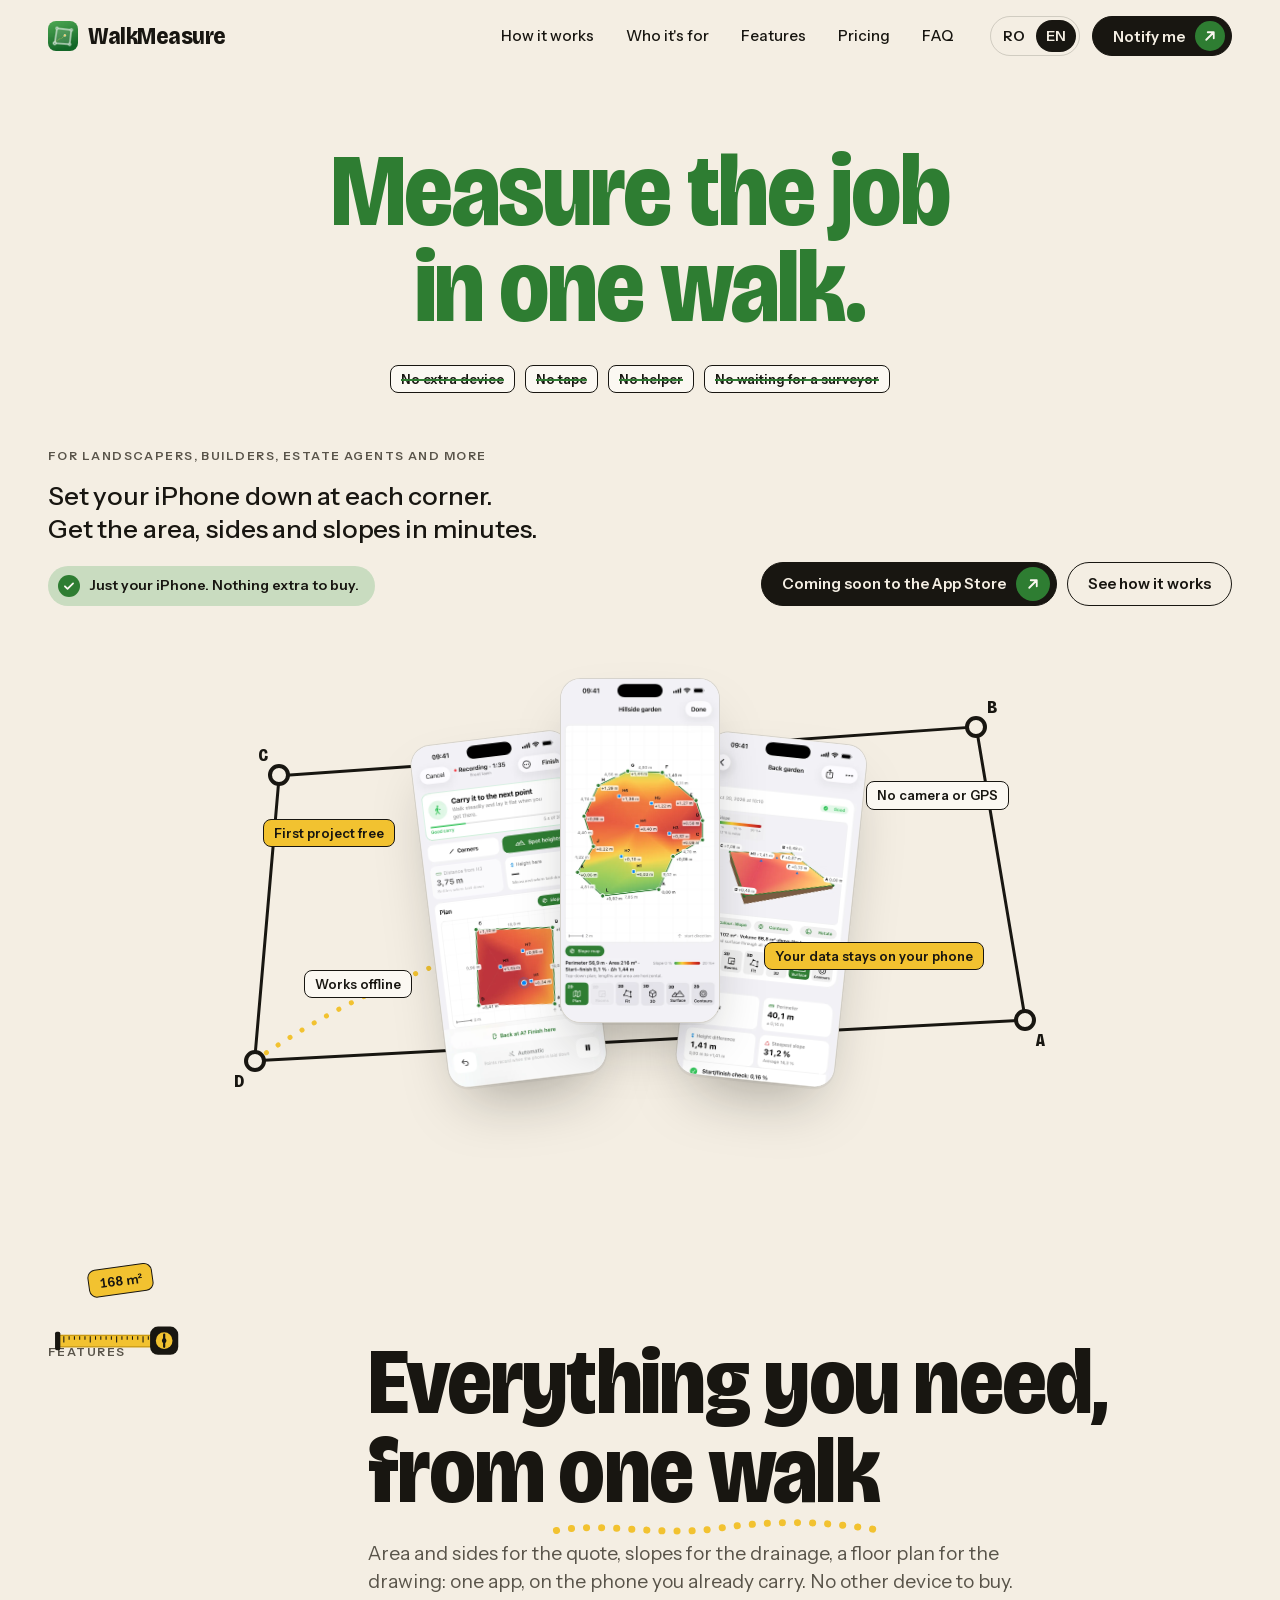
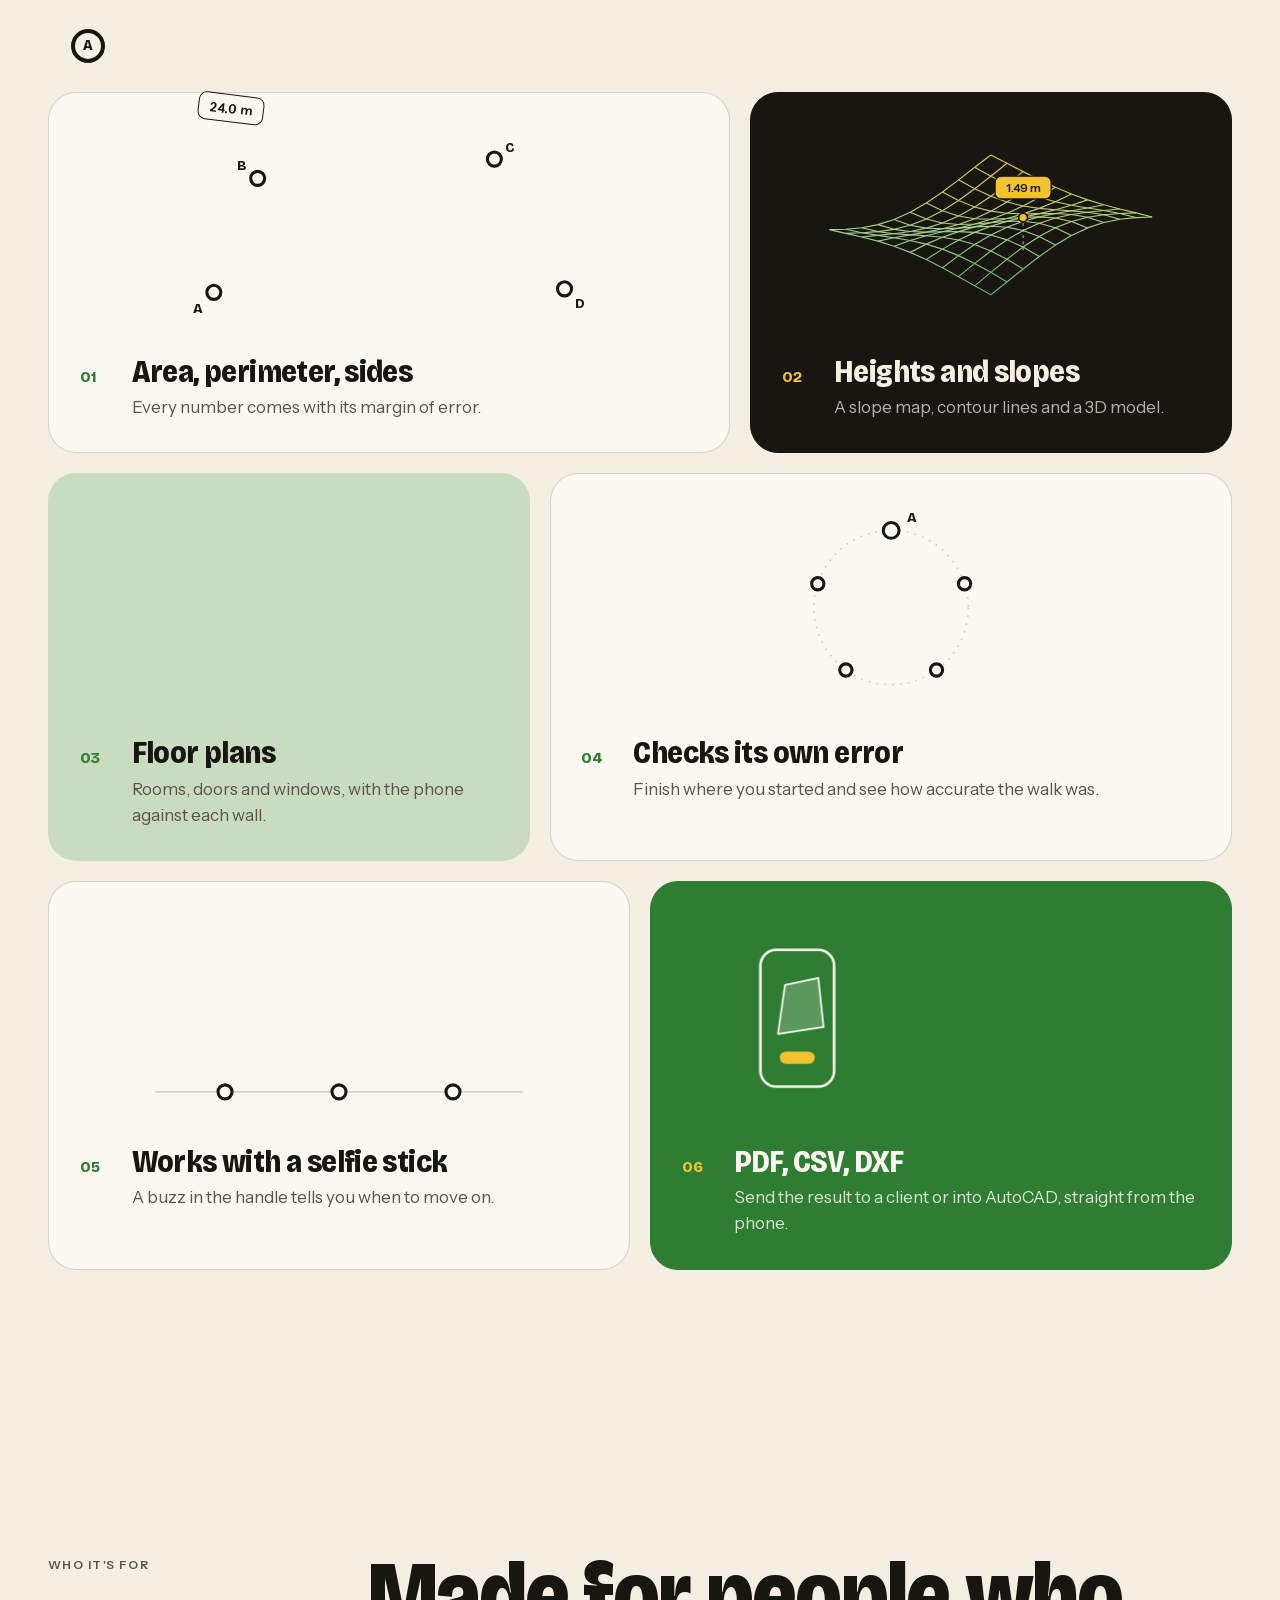
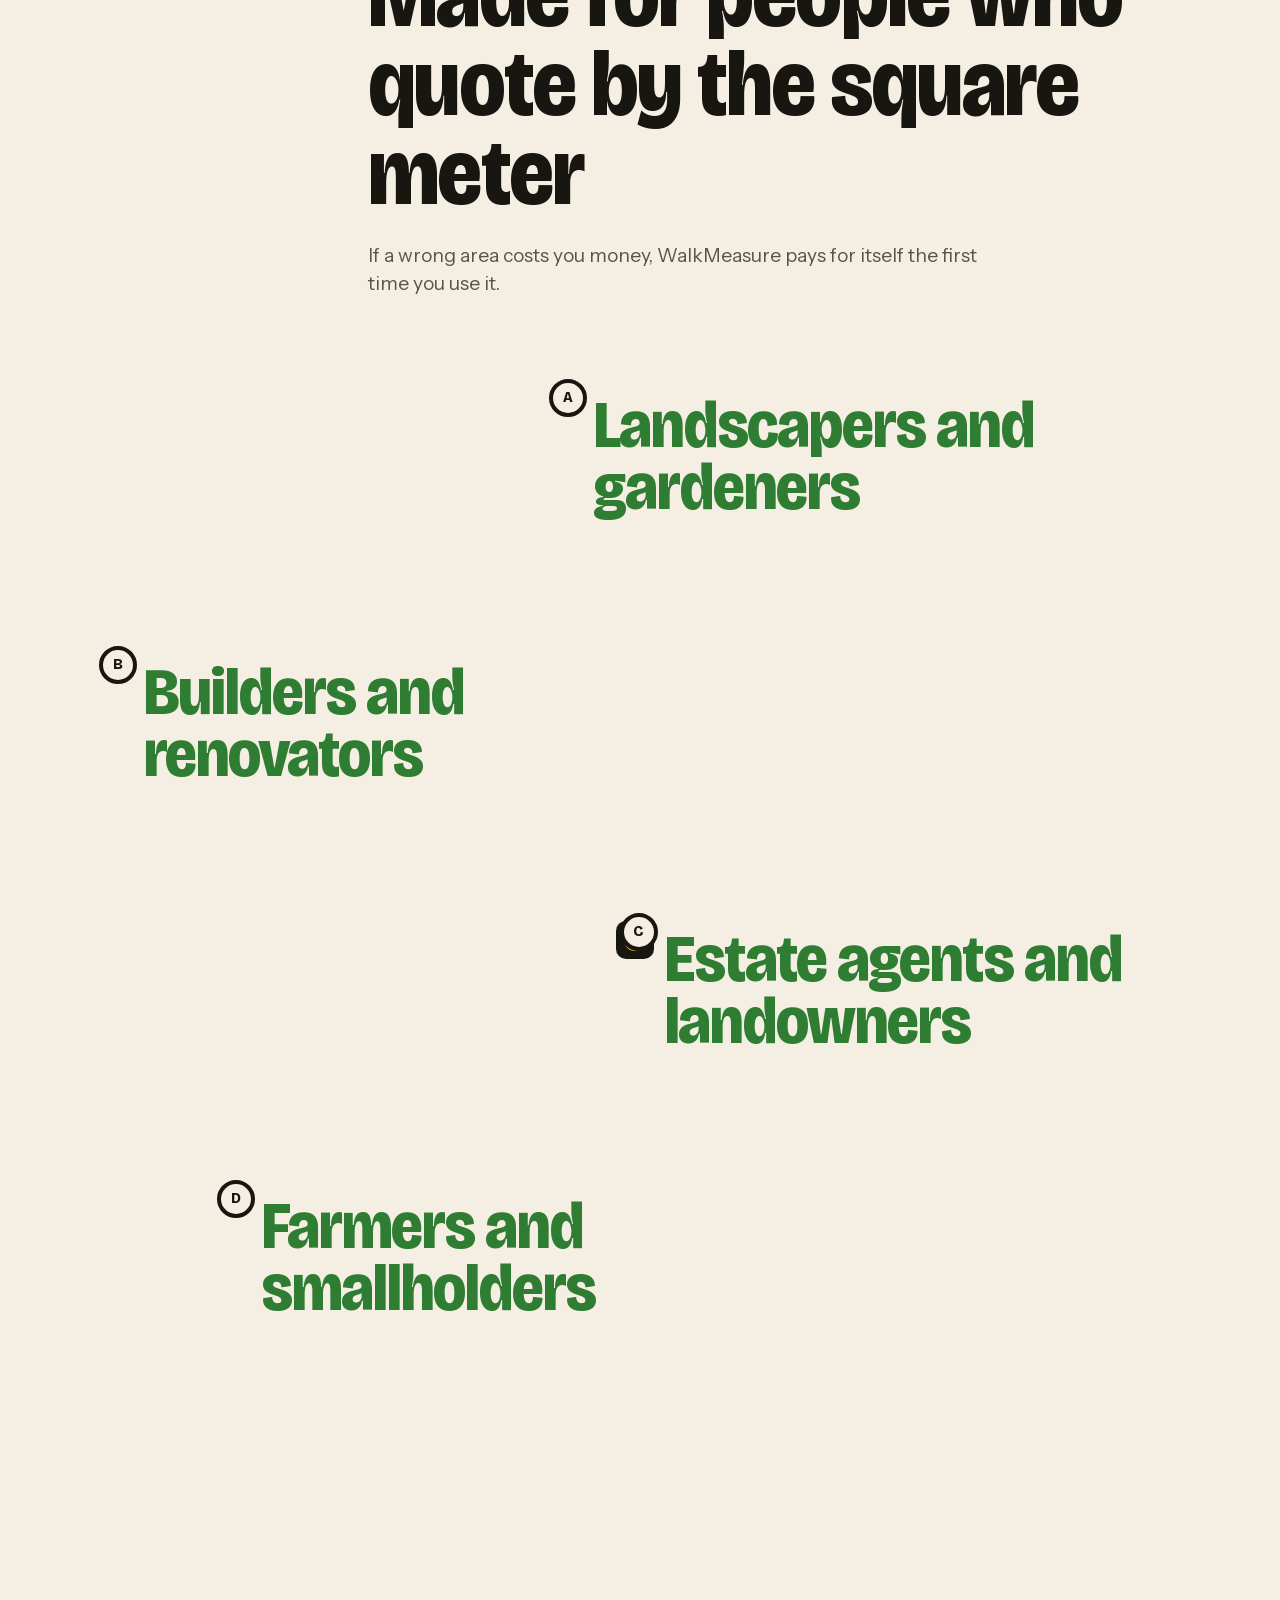
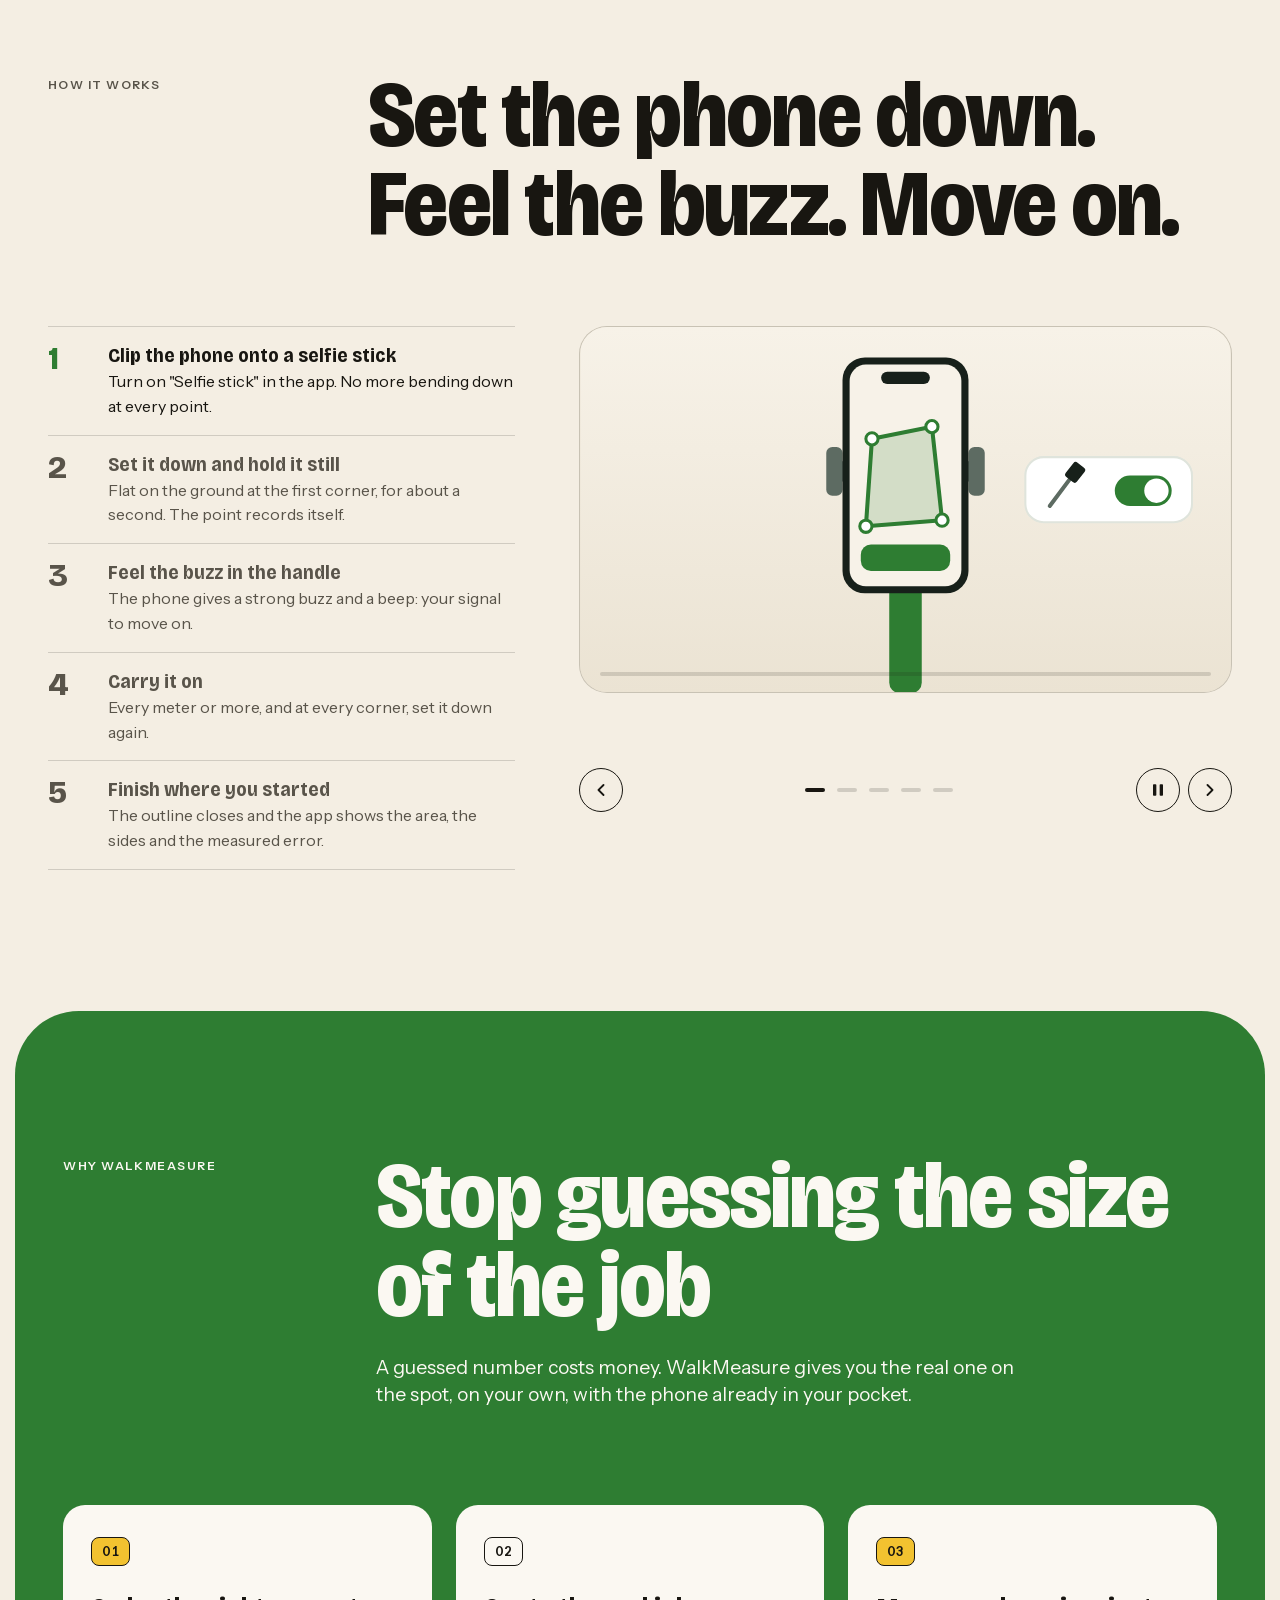
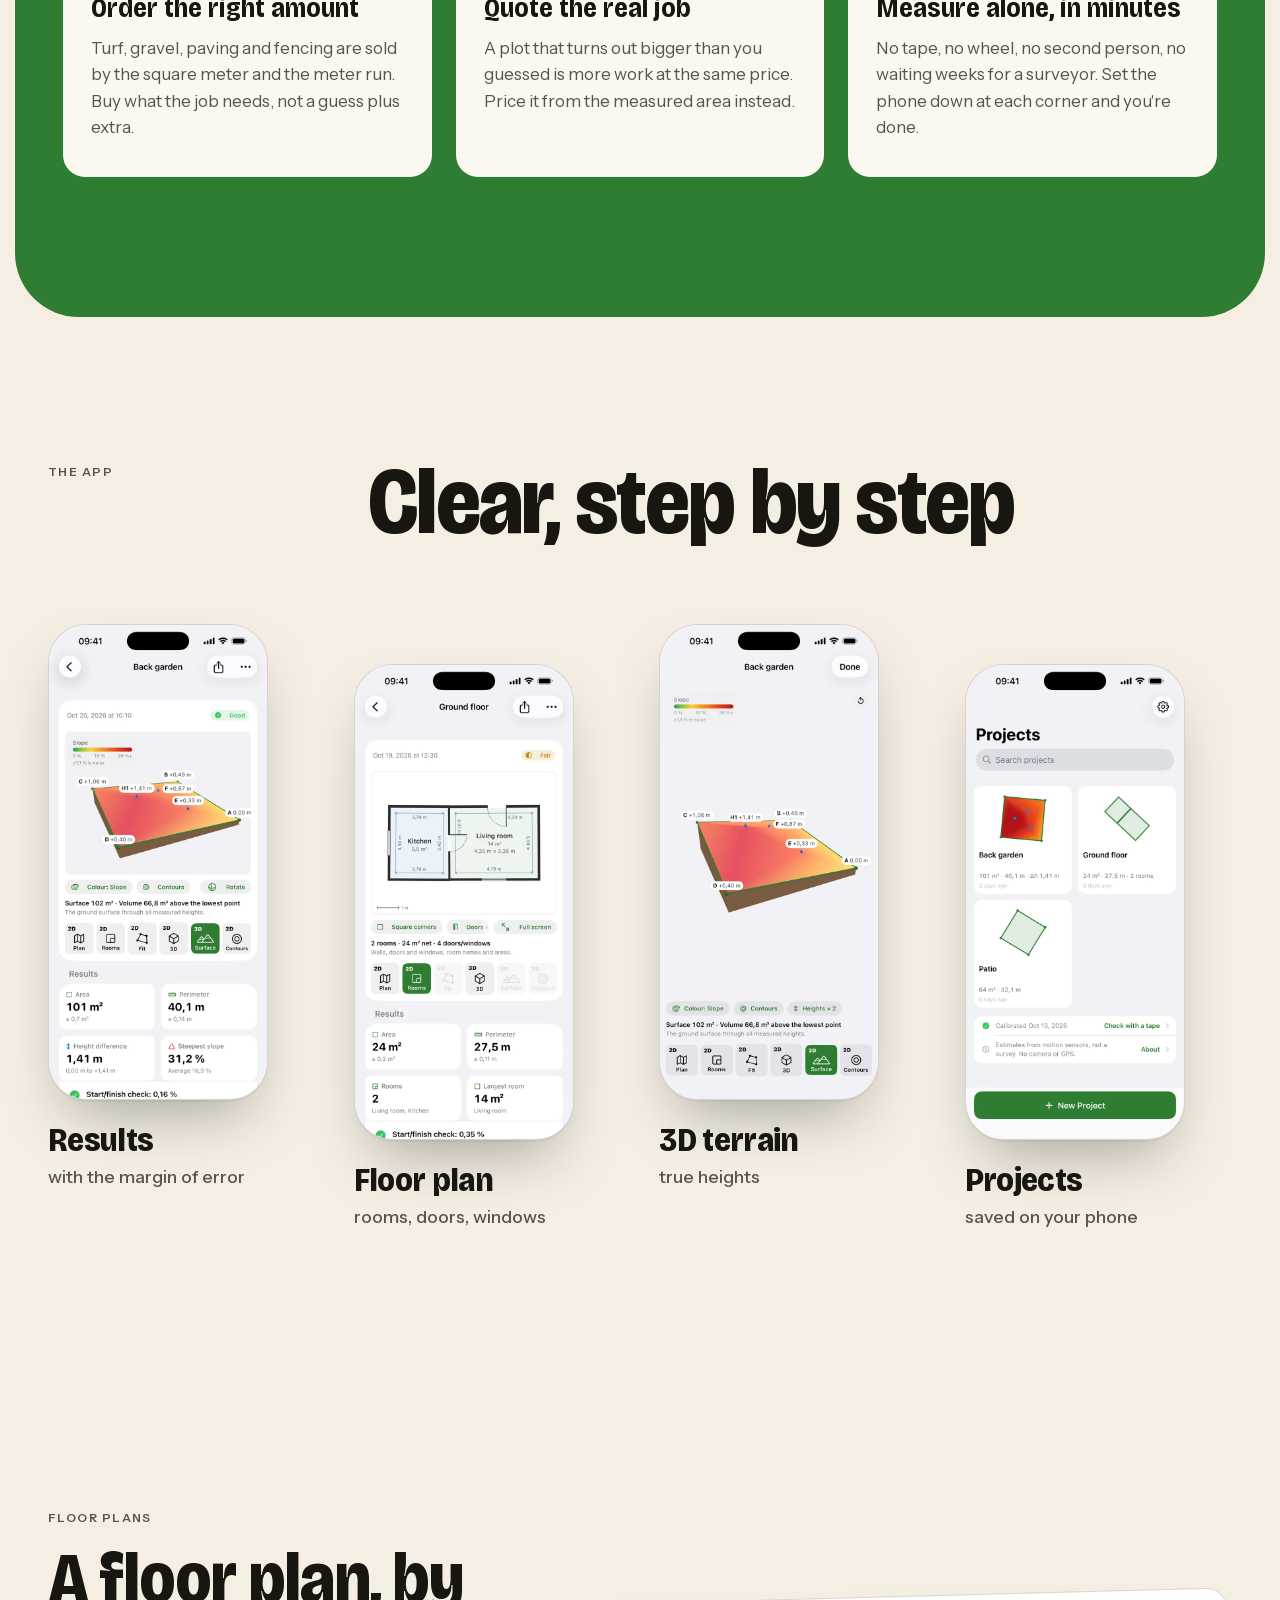
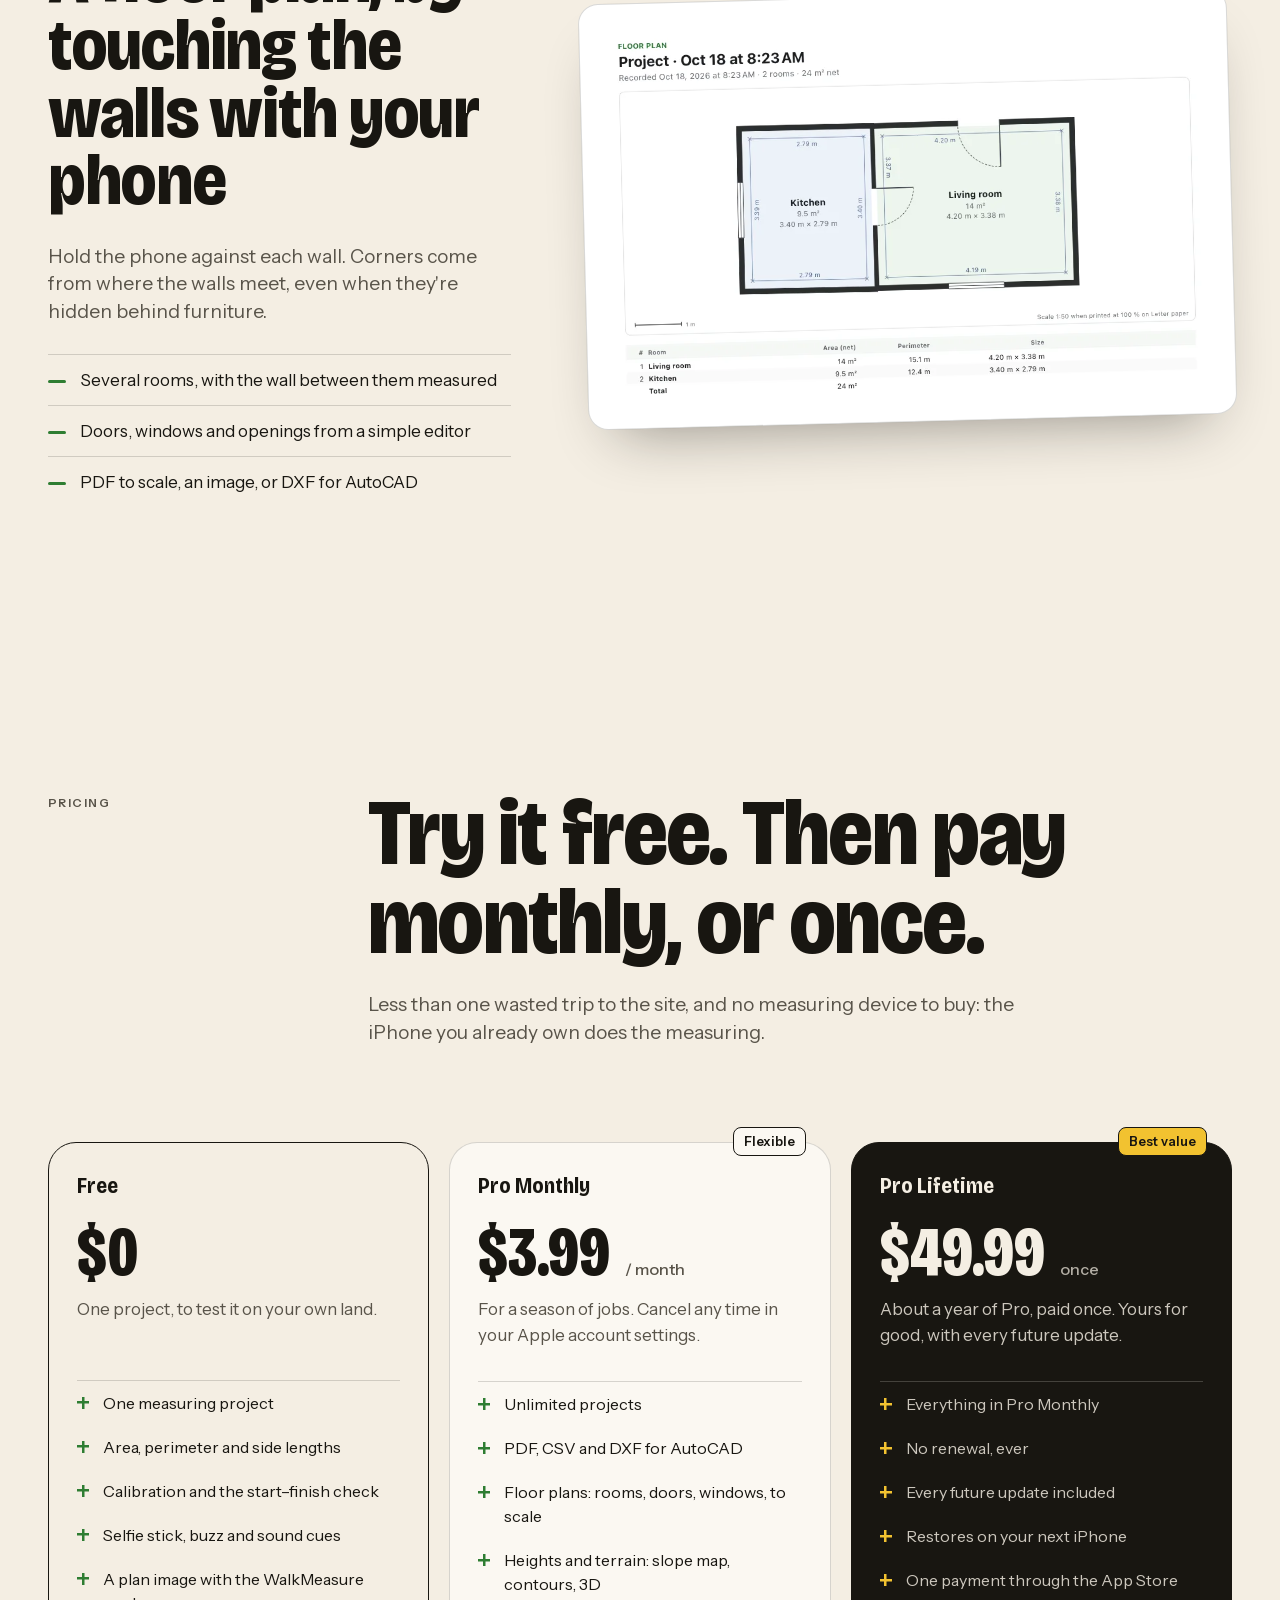
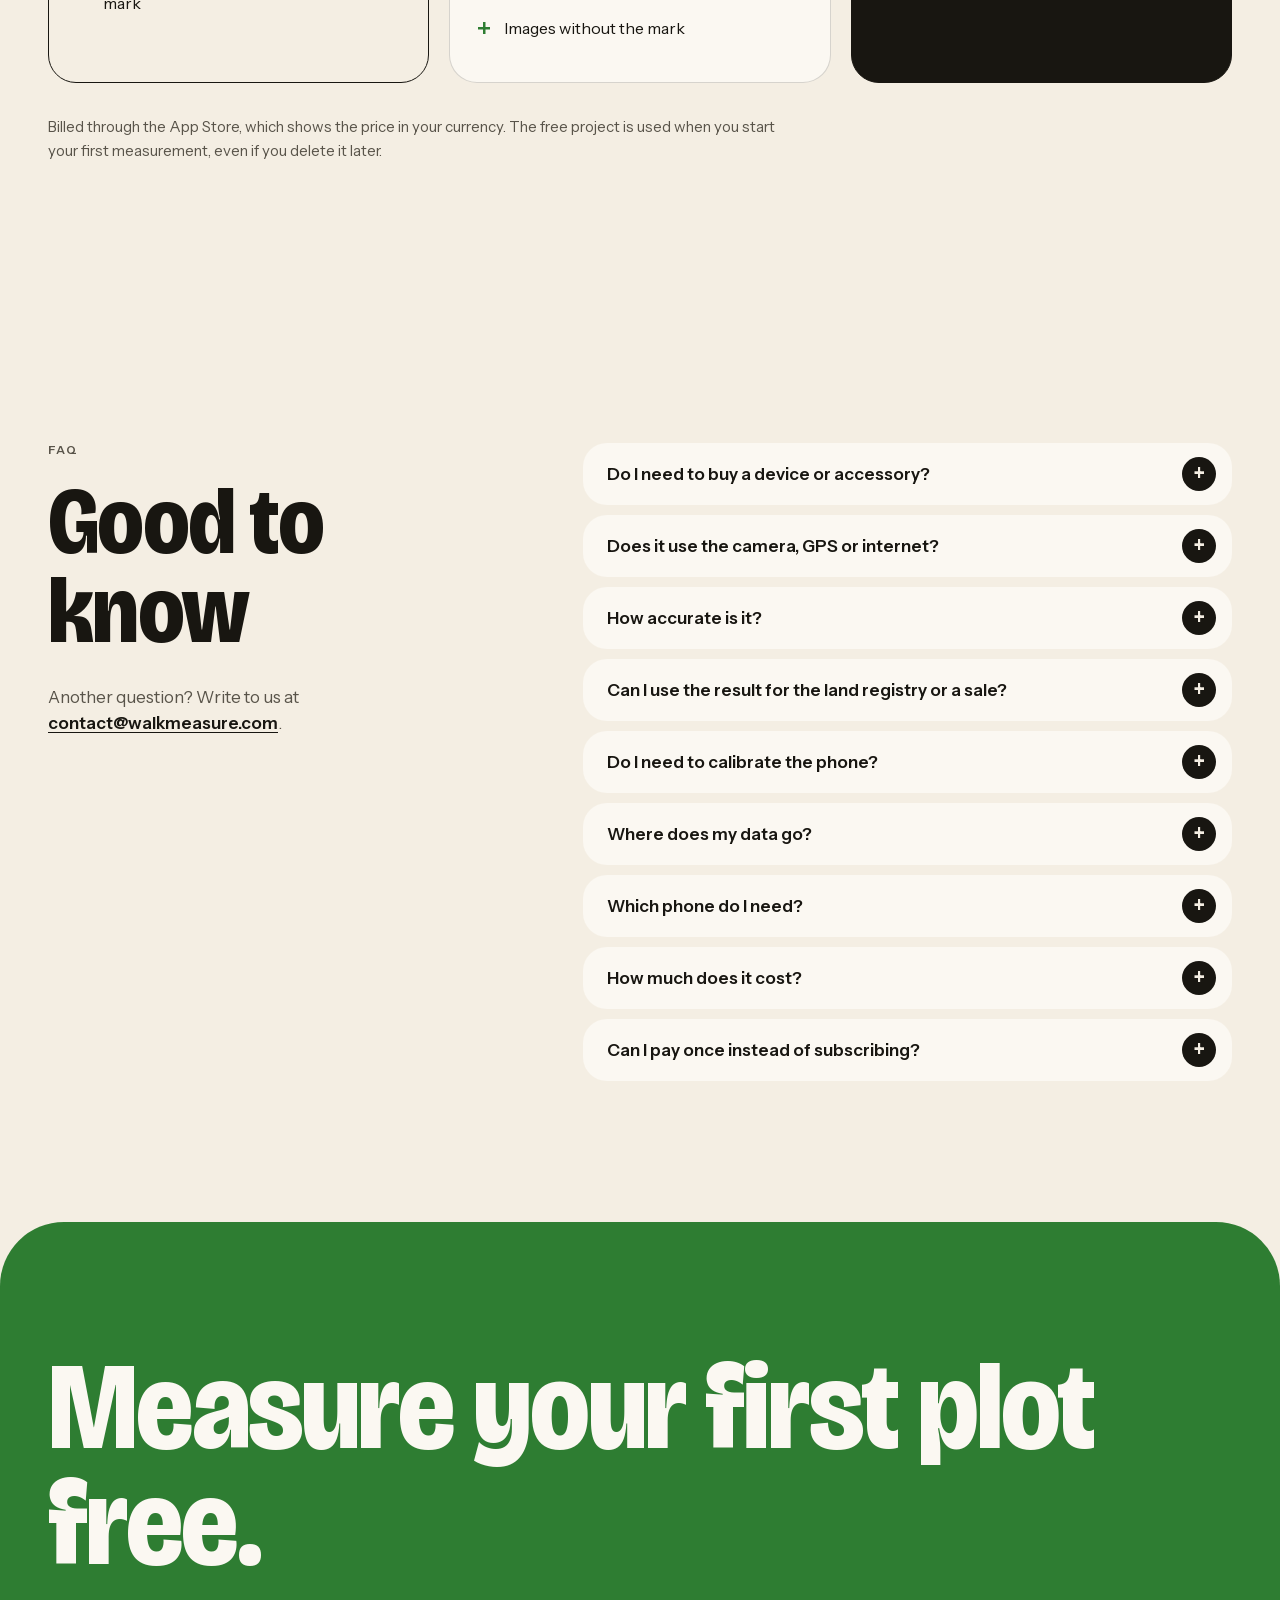
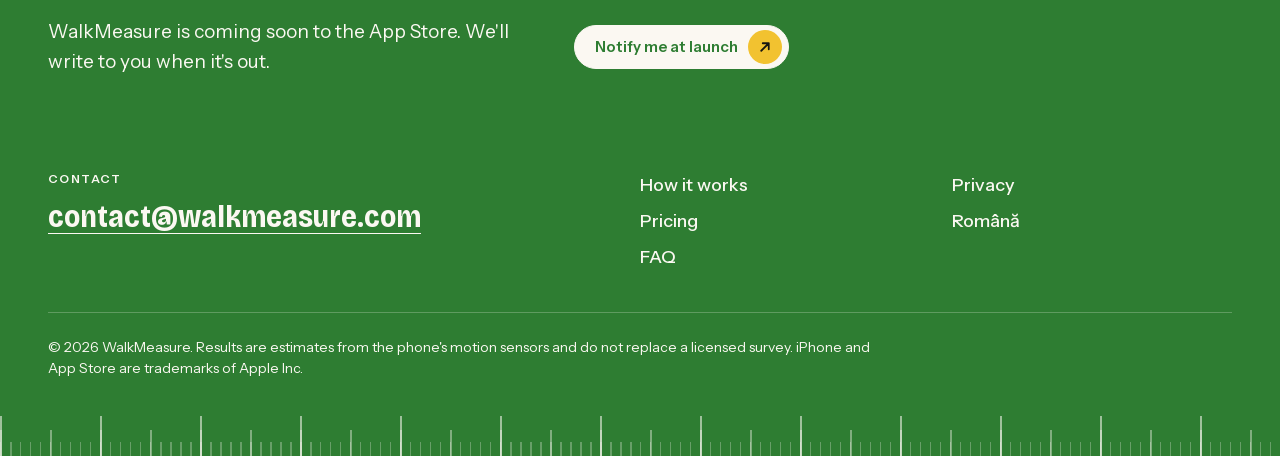
==== commit 15b27c0b: "Website: English home at the root, Romanian under /ro/ Visitors in Romania (by device time zone) who" ====
--- a/en/index.html
+++ b/en/index.html
@@ -1,1159 +1,15 @@
 <!doctype html>
-<html lang="en" class="no-js">
-  <head>
-    <meta charset="utf-8" />
-    <meta
-      name="viewport"
-      content="width=device-width, initial-scale=1, viewport-fit=cover"
-    />
-    <title>
-      WalkMeasure — measure a plot, a lawn or a room with your iPhone, no tape
-      measure
-    </title>
-    <meta
-      name="description"
-      content="For landscapers, builders and estate agents who need the size of a plot, a lawn or a room today. Set your iPhone down at each corner: area, sides, slopes and floor plans in minutes. No extra device to buy: just the iPhone you already have. No camera, no GPS, no internet."
-    />
-    <meta name="theme-color" content="#f4eee3" />
-    <meta name="color-scheme" content="only light" />
-    <link rel="icon" href="../assets/favicon.svg" type="image/svg+xml" />
-    <link rel="apple-touch-icon" href="../assets/img/apple-touch-icon.png" />
-    <link rel="canonical" href="https://walkmeasure.com/en/" />
-    <link rel="alternate" hreflang="ro" href="https://walkmeasure.com/" />
-    <link rel="alternate" hreflang="en" href="https://walkmeasure.com/en/" />
-    <link
-      rel="alternate"
-      hreflang="x-default"
-      href="https://walkmeasure.com/en/"
-    />
-    <meta property="og:type" content="website" />
-    <meta property="og:locale" content="en_US" />
-    <meta
-      property="og:title"
-      content="WalkMeasure — measure the job in one walk"
-    />
-    <meta
-      property="og:description"
-      content="Area, sides, slopes and floor plans from your iPhone. No extra device, no tape measure, no GPS. First project free."
-    />
-    <meta property="og:url" content="https://walkmeasure.com/en/" />
-    <meta
-      property="og:image"
-      content="https://walkmeasure.com/assets/img/og-en.png"
-    />
-    <meta property="og:image:width" content="1200" />
-    <meta property="og:image:height" content="630" />
-    <meta name="twitter:card" content="summary_large_image" />
-    <link
-      rel="preload"
-      href="../assets/fonts/bricolage-latin.woff2"
-      as="font"
-      type="font/woff2"
-      crossorigin
-    />
-    <link rel="stylesheet" href="../assets/styles.css?v=15" />
-    <script defer src="../assets/site.js?v=15"></script>
-  </head>
-  <body>
-    <a class="skip-link" href="#main">Skip to content</a>
-
-    <header class="site-header">
-      <div class="container header-inner">
-        <a class="brand" href="./" aria-label="WalkMeasure — home">
-          <img src="../assets/img/app-icon.png" width="30" height="30" alt="" />
-          WalkMeasure
-        </a>
-        <button
-          class="menu-toggle"
-          type="button"
-          aria-expanded="false"
-          aria-controls="nav"
-        >
-          <svg
-            viewBox="0 0 24 24"
-            fill="none"
-            stroke="currentColor"
-            stroke-width="2.2"
-            stroke-linecap="round"
-            aria-hidden="true"
-          >
-            <path d="M4 8h16M4 16h16" />
-          </svg>
-          Menu
-        </button>
-        <nav class="nav" id="nav" aria-label="Main">
-          <div class="nav-links">
-            <a href="#how">How it works</a>
-            <a href="#who">Who it's for</a>
-            <a href="#features">Features</a>
-            <a href="#pricing">Pricing</a>
-            <a href="#faq">FAQ</a>
-          </div>
-          <div class="nav-end">
-            <div class="lang" aria-label="Language">
-              <a href="../" hreflang="ro" lang="ro">RO</a
-              ><span aria-current="true">EN</span>
-            </div>
-            <a class="btn btn-primary" href="#start"
-              >Notify me
-              <span class="arrow"
-                ><svg
-                  viewBox="0 0 24 24"
-                  fill="none"
-                  stroke="currentColor"
-                  stroke-width="2.4"
-                  stroke-linecap="round"
-                  stroke-linejoin="round"
-                  aria-hidden="true"
-                >
-                  <path d="M7 17L17 7M9 7h8v8" /></svg></span
-            ></a>
-          </div>
-        </nav>
-      </div>
-    </header>
-
-    <main id="main">
-      <!-- ============ HERO: the narrow promise, to a specific customer ============ -->
-      <section class="hero">
-        <div class="container">
-          <div class="hero-title">
-            <h1><span>Measure the job</span> <span>in one walk.</span></h1>
-            <ul class="stickers" aria-label="No more">
-              <li class="sticker">No extra device</li>
-              <li class="sticker">No tape</li>
-              <li class="sticker">No helper</li>
-              <li class="sticker">No waiting for a surveyor</li>
-            </ul>
-          </div>
-
-          <div class="hero-intro">
-            <div class="hero-copy">
-              <p class="label">For landscapers, builders, estate agents and more</p>
-              <p class="lead">
-                Set your iPhone down at each corner. Get the area, sides and
-                slopes in minutes.
-              </p>
-              <p class="hero-badge">
-                <svg viewBox="0 0 24 24" fill="none" stroke="currentColor" stroke-width="3" stroke-linecap="round" stroke-linejoin="round" aria-hidden="true"><path d="M5 12.5l4.5 4.5L19 7.5" /></svg>
-                Just your iPhone. Nothing extra to buy.
-              </p>
-            </div>
-            <div class="actions">
-              <!-- Once the app is published: point href="#start" at the App Store page and swap the button for Apple's official badge. -->
-              <a class="btn btn-primary" href="#start" data-appstore
-                >Coming soon to the App Store
-                <span class="arrow"
-                  ><svg
-                    viewBox="0 0 24 24"
-                    fill="none"
-                    stroke="currentColor"
-                    stroke-width="2.4"
-                    stroke-linecap="round"
-                    stroke-linejoin="round"
-                    aria-hidden="true"
-                  >
-                    <path d="M7 17L17 7M9 7h8v8" /></svg></span
-              ></a>
-              <a class="btn" href="#how">See how it works</a>
-            </div>
-          </div>
-
-          <div class="hero-stage pop">
-            <div class="phones">
-              <svg
-                class="plot"
-                viewBox="0 0 100 100"
-                preserveAspectRatio="none"
-                aria-hidden="true"
-              >
-                <path class="edge" d="M6 24 L91 12 L97 84 L3 94 Z" />
-                <path class="walk" d="M3 94 C 20 70, 34 66, 50 52" />
-              </svg>
-              <span
-                class="plot-corner nw"
-                style="left: 6%; top: 24%"
-                aria-hidden="true"
-                ><b>C</b></span
-              >
-              <span
-                class="plot-corner ne"
-                style="left: 91%; top: 12%"
-                aria-hidden="true"
-                ><b>B</b></span
-              >
-              <span
-                class="plot-corner se"
-                style="left: 97%; top: 84%"
-                aria-hidden="true"
-                ><b>A</b></span
-              >
-              <span
-                class="plot-corner sw"
-                style="left: 3%; top: 94%"
-                aria-hidden="true"
-                ><b>D</b></span
-              >
-              <figure class="shot shot-side shot-left">
-                <img
-                  src="../assets/img/app/measure.webp"
-                  alt=""
-                  width="660"
-                  height="1434"
-                />
-              </figure>
-              <figure class="shot shot-main">
-                <img
-                  src="../assets/img/app/plan-slope.webp"
-                  alt="WalkMeasure's plan of a hillside garden: twelve corners and six spot heights, with side lengths, heights and a slope map from the flat lawn to the steep bank"
-                  width="660"
-                  height="1434"
-                  fetchpriority="high"
-                />
-              </figure>
-              <figure class="shot shot-side shot-right">
-                <img
-                  src="../assets/img/app/project-results.webp"
-                  alt=""
-                  width="660"
-                  height="1434"
-                />
-              </figure>
-            </div>
-            <ul class="facts" aria-label="In short">
-              <li class="sticker yellow">First project free</li>
-              <li class="sticker">No camera or GPS</li>
-              <li class="sticker">Works offline</li>
-              <li class="sticker yellow">Your data stays on your phone</li>
-            </ul>
-          </div>
-        </div>
-      </section>
-
-      <!-- ============ FEATURES: six tiles, each with a small scene that plays on screen ============ -->
-      <section id="features">
-        <div class="container">
-          <div class="head reveal">
-            <span class="label">Features</span>
-            <h2>
-              Everything you need, from <span class="walked">one walk<svg class="walked-line draw" viewBox="0 0 300 24" preserveAspectRatio="none" aria-hidden="true"><path d="M4 14 C 50 6, 96 20, 150 12 S 250 6, 296 14" /></svg></span>
-            </h2>
-            <p class="lead">
-              Area and sides for the quote, slopes for the drainage, a floor
-              plan for the drawing: one app, on the phone you already carry.
-              No other device to buy.
-            </p>
-            <div class="floaters" aria-hidden="true">
-              <span class="floater f-tape" data-drift="-.08">
-                <svg class="mini-tape" viewBox="0 0 150 44">
-                  <defs><clipPath id="mini-tape-clip"><rect width="118" height="44" /></clipPath></defs>
-                  <g clip-path="url(#mini-tape-clip)">
-                    <g class="mt-strip">
-                      <rect class="mt-band" x="12" y="16" width="112" height="13" />
-                      <path class="mt-ticks" d="M18 17v7 M24 17v4 M30 17v4 M36 17v4 M42 17v4 M48 17v7 M54 17v4 M60 17v4 M66 17v4 M72 17v4 M78 17v7 M84 17v4 M90 17v4 M96 17v4 M102 17v4 M108 17v7 M114 17v4 M120 17v4" />
-                      <rect class="mt-hook" x="8" y="12" width="6" height="21" rx="2" />
-                    </g>
-                  </g>
-                  <rect class="mt-case" x="116" y="6" width="32" height="32" rx="9" />
-                  <g class="mt-reel"><circle cx="132" cy="22" r="9.5" /><line x1="132" y1="15" x2="132" y2="29" /></g>
-                  <circle class="mt-hub" cx="132" cy="22" r="2.6" />
-                </svg>
-              </span>
-              <span class="floater f-area" data-drift="-.2"><span class="sticker yellow">168 m²</span></span>
-              <span class="floater f-side" data-drift=".16"><span class="sticker">24.0 m</span></span>
-              <span class="floater f-corner" data-drift=".05"><span class="corner-dot">A</span></span>
-            </div>
-          </div>
-          <ol class="feats">
-            <li class="feat feat-area reveal">
-              <div class="feat-art" aria-hidden="true">
-                <svg class="scene" viewBox="30 0 500 250">
-                  <defs>
-                    <mask id="area-walk" maskUnits="userSpaceOnUse" x="0" y="0" width="560" height="250">
-                      <path class="mask-line mv area-trail" pathLength="100" d="M80 200 L130 70 L400 48 L480 196 Z" />
-                    </mask>
-                  </defs>
-                  <g class="sc mv">
-                    <path class="area-fill mv" d="M80 200 L130 70 L400 48 L480 196 Z" />
-                    <path class="area-edge mv" d="M80 200 L130 70 L400 48 L480 196 Z" />
-                    <path class="walk" mask="url(#area-walk)" d="M80 200 L130 70 L400 48 L480 196 Z" />
-                    <g transform="translate(83 126)"><g class="tag mv"><rect x="-30" y="-13" width="60" height="26" rx="7" /><text y="4.5">8.4 m</text></g></g>
-                    <g transform="translate(263 33)"><g class="tag mv"><rect x="-30" y="-13" width="60" height="26" rx="7" /><text y="4.5">16.3 m</text></g></g>
-                    <g transform="translate(461 111)"><g class="tag mv"><rect x="-30" y="-13" width="60" height="26" rx="7" /><text y="4.5">10.1 m</text></g></g>
-                    <g transform="translate(280 222)"><g class="tag mv"><rect x="-30" y="-13" width="60" height="26" rx="7" /><text y="4.5">24.0 m</text></g></g>
-                    <text class="area-num mv" x="272" y="143">168 m²</text>
-                  </g>
-                  <circle class="stake" cx="80" cy="200" r="8" />
-                  <circle class="stake" cx="130" cy="70" r="8" />
-                  <circle class="stake" cx="400" cy="48" r="8" />
-                  <circle class="stake" cx="480" cy="196" r="8" />
-                  <text class="corner-name" x="62" y="224">A</text>
-                  <text class="corner-name" x="112" y="60">B</text>
-                  <text class="corner-name" x="418" y="40">C</text>
-                  <text class="corner-name" x="498" y="218">D</text>
-                  <g class="sc mv"><g class="phone area-phone mv"><rect x="-8" y="-13" width="16" height="26" rx="4" /><rect class="screen" x="-5" y="-9.5" width="10" height="17" rx="1.5" /></g></g>
-                </svg>
-              </div>
-              <div class="feat-text">
-                <h3>Area, perimeter, sides</h3>
-                <p>Every number comes with its margin of error.</p>
-              </div>
-            </li>
-            <li class="feat feat-slope dark reveal">
-              <div class="feat-art" aria-hidden="true">
-                <svg class="scene" viewBox="0 0 400 250">
-                  <defs>
-                    <linearGradient id="slope-shade" gradientUnits="userSpaceOnUse" x1="0" y1="30" x2="0" y2="228">
-                      <stop offset="0" stop-color="#f2c230" />
-                      <stop offset=".5" stop-color="#a6d18f" />
-                      <stop offset="1" stop-color="#4f9a52" />
-                    </linearGradient>
-                  </defs>
-                  <g class="mesh" stroke="url(#slope-shade)">
-                    <polyline points="200,42.3 181.6,56.7 163.2,71.3 144.8,85.3 126.4,98.1 108,108.9 89.6,117.4 71.2,123.3 52.8,127 34.4,128.7 16,129.2" />
-                    <polyline points="200,42.3 218.4,52.2 236.8,62.2 255.2,71.9 273.6,80.9 292,88.9 310.4,95.7 328.8,101.3 347.2,106 365.6,110.3 384,114.8" />
-                    <polyline points="218.4,52.2 200,67.3 181.6,82 163.2,95.7 144.8,107.5 126.4,117.1 108,124.2 89.6,129 71.2,131.7 52.8,133 34.4,133.7" />
-                    <polyline points="181.6,56.7 200,67.3 218.4,77 236.8,85.5 255.2,92.5 273.6,98 292,102 310.4,105.1 328.8,107.9 347.2,111 365.6,115.3" />
-                    <polyline points="236.8,62.2 218.4,77 200,91 181.6,103.4 163.2,113.9 144.8,122 126.4,127.9 108,131.8 89.6,134.3 71.2,136.1 52.8,138" />
-                    <polyline points="163.2,71.3 181.6,82 200,91 218.4,97.9 236.8,102.7 255.2,105.6 273.6,107.2 292,108.3 310.4,109.7 328.8,112.3 347.2,117" />
-                    <polyline points="255.2,71.9 236.8,85.5 218.4,97.9 200,108.5 181.6,117.2 163.2,123.9 144.8,128.9 126.4,132.6 108,135.7 89.6,138.9 71.2,142.7" />
-                    <polyline points="144.8,85.3 163.2,95.7 181.6,103.4 200,108.5 218.4,111.2 236.8,112 255.2,111.7 273.6,111.4 292,112.2 310.4,115 328.8,120.7" />
-                    <polyline points="273.6,80.9 255.2,92.5 236.8,102.7 218.4,111.2 200,118.1 181.6,123.6 163.2,128.1 144.8,132.3 126.4,136.8 108,142 89.6,148.3" />
-                    <polyline points="126.4,98.1 144.8,107.5 163.2,113.9 181.6,117.2 200,118.1 218.4,117.3 236.8,115.9 255.2,115.1 273.6,116.1 292,119.8 310.4,126.6" />
-                    <polyline points="292,88.9 273.6,98 255.2,105.6 236.8,112 218.4,117.3 200,122 181.6,126.7 163.2,132 144.8,138.4 126.4,146 108,155.1" />
-                    <polyline points="108,108.9 126.4,117.1 144.8,122 163.2,123.9 181.6,123.6 200,122 218.4,120.4 236.8,120.1 255.2,122 273.6,126.9 292,135.1" />
-                    <polyline points="310.4,95.7 292,102 273.6,107.2 255.2,111.7 236.8,115.9 218.4,120.4 200,125.9 181.6,132.8 163.2,141.3 144.8,151.5 126.4,163.1" />
-                    <polyline points="89.6,117.4 108,124.2 126.4,127.9 144.8,128.9 163.2,128.1 181.6,126.7 200,125.9 218.4,126.8 236.8,130.1 255.2,136.5 273.6,145.9" />
-                    <polyline points="328.8,101.3 310.4,105.1 292,108.3 273.6,111.4 255.2,115.1 236.8,120.1 218.4,126.8 200,135.5 181.6,146.1 163.2,158.5 144.8,172.1" />
-                    <polyline points="71.2,123.3 89.6,129 108,131.8 126.4,132.6 144.8,132.3 163.2,132 181.6,132.8 200,135.5 218.4,140.6 236.8,148.3 255.2,158.7" />
-                    <polyline points="347.2,106 328.8,107.9 310.4,109.7 292,112.2 273.6,116.1 255.2,122 236.8,130.1 218.4,140.6 200,153 181.6,167 163.2,181.8" />
-                    <polyline points="52.8,127 71.2,131.7 89.6,134.3 108,135.7 126.4,136.8 144.8,138.4 163.2,141.3 181.6,146.1 200,153 218.4,162 236.8,172.7" />
-                    <polyline points="365.6,110.3 347.2,111 328.8,112.3 310.4,115 292,119.8 273.6,126.9 255.2,136.5 236.8,148.3 218.4,162 200,176.7 181.6,191.8" />
-                    <polyline points="34.4,128.7 52.8,133 71.2,136.1 89.6,138.9 108,142 126.4,146 144.8,151.5 163.2,158.5 181.6,167 200,176.7 218.4,187.3" />
-                    <polyline points="384,114.8 365.6,115.3 347.2,117 328.8,120.7 310.4,126.6 292,135.1 273.6,145.9 255.2,158.7 236.8,172.7 218.4,187.3 200,201.7" />
-                    <polyline points="16,129.2 34.4,133.7 52.8,138 71.2,142.7 89.6,148.3 108,155.1 126.4,163.1 144.8,172.1 163.2,181.8 181.6,191.8 200,201.7" />
-                  </g>
-                  <line class="probe-line" x1="236.8" y1="152" x2="236.8" y2="115.9" />
-                  <circle class="probe-dot" cx="236.8" cy="115.9" r="5" />
-                  <g class="probe-tag" transform="translate(236.8 81.9)"><g class="tag"><rect x="-32" y="-13" width="64" height="26" rx="7" /><text y="4.5">1.44 m</text></g></g>
-                </svg>
-              </div>
-              <div class="feat-text">
-                <h3>Heights and slopes</h3>
-                <p>A slope map, contour lines and a 3D model.</p>
-              </div>
-            </li>
-            <li class="feat feat-plan soft reveal">
-              <div class="feat-art" aria-hidden="true">
-                <svg class="scene" viewBox="0 0 400 250">
-                  <g class="sc mv">
-                    <path class="plan-walls mv" pathLength="100" d="M70 40 H330 V215 H70 Z" />
-                    <path class="plan-inner mv" pathLength="100" d="M185 40 V130 M185 172 V215" />
-                    <g class="plan-windows mv">
-                      <rect class="cut" x="100" y="36" width="60" height="8" />
-                      <rect class="cut" x="326" y="80" width="8" height="60" />
-                      <path class="win-line" d="M100 38.5 H160 M100 41.5 H160 M328.5 80 V140 M331.5 80 V140" />
-                    </g>
-                    <g class="plan-doors mv">
-                      <rect class="cut" x="110" y="211" width="42" height="8" />
-                      <path class="door-arc mv" d="M152 215 A42 42 0 0 0 110 173 M185 130 A42 42 0 0 1 227 172" />
-                      <line class="leaf leaf-front mv" x1="110" y1="215" x2="110" y2="173" />
-                      <line class="leaf leaf-inner mv" x1="185" y1="172" x2="227" y2="172" />
-                    </g>
-                    <text class="room mv" x="128" y="110">12.6 m²</text>
-                    <text class="room mv" x="266" y="104">15.9 m²</text>
-                    <g class="phone plan-phone mv"><rect x="-14" y="-4.5" width="28" height="9" rx="3" /></g>
-                  </g>
-                </svg>
-              </div>
-              <div class="feat-text">
-                <h3>Floor plans</h3>
-                <p>Rooms, doors and windows, with the phone against each wall.</p>
-              </div>
-            </li>
-            <li class="feat feat-loop reveal">
-              <div class="feat-art" aria-hidden="true">
-                <svg class="scene" viewBox="130 0 300 250">
-                  <defs>
-                    <mask id="loop-walk" maskUnits="userSpaceOnUse" x="0" y="0" width="560" height="250">
-                      <circle class="mask-line mv loop-trail" cx="280" cy="125" r="88" pathLength="100" transform="rotate(-90 280 125)" />
-                    </mask>
-                  </defs>
-                  <circle class="loop-track" cx="280" cy="125" r="88" />
-                  <circle class="stake" cx="363.7" cy="97.8" r="7" />
-                  <circle class="stake" cx="331.7" cy="196.2" r="7" />
-                  <circle class="stake" cx="228.3" cy="196.2" r="7" />
-                  <circle class="stake" cx="196.3" cy="97.8" r="7" />
-                  <g class="sc mv">
-                    <circle class="walk" mask="url(#loop-walk)" cx="280" cy="125" r="88" />
-                    <circle class="loop-done mv" cx="280" cy="125" r="88" />
-                    <circle class="stake stake-on grow mv pass-1" cx="363.7" cy="97.8" r="7" />
-                    <circle class="stake stake-on grow mv pass-2" cx="331.7" cy="196.2" r="7" />
-                    <circle class="stake stake-on grow mv pass-3" cx="228.3" cy="196.2" r="7" />
-                    <circle class="stake stake-on grow mv pass-4" cx="196.3" cy="97.8" r="7" />
-                    <circle class="loop-pulse grow mv" cx="280" cy="37" r="9" />
-                    <g class="loop-result mv">
-                      <text class="loop-kicker" x="280" y="98">BACK AT A</text>
-                      <text class="loop-big" x="280" y="142">0.3%</text>
-                      <text class="loop-small" x="280" y="162">of 86 m walked</text>
-                    </g>
-                  </g>
-                  <circle class="stake" cx="280" cy="37" r="9" />
-                  <text class="corner-name" x="304" y="27">A</text>
-                  <g class="sc mv">
-                    <g class="loop-walker mv"><g class="phone" transform="translate(280 37)"><rect x="-8" y="-13" width="16" height="26" rx="4" /><rect class="screen" x="-5" y="-9.5" width="10" height="17" rx="1.5" /></g></g>
-                  </g>
-                </svg>
-              </div>
-              <div class="feat-text">
-                <h3>Checks its own error</h3>
-                <p>Finish where you started and see how accurate the walk was.</p>
-              </div>
-            </li>
-            <li class="feat feat-stick reveal">
-              <div class="feat-art" aria-hidden="true">
-                <svg class="scene" viewBox="0 0 480 250">
-                  <defs>
-                    <mask id="stick-walk" maskUnits="userSpaceOnUse" x="0" y="0" width="480" height="250">
-                      <path class="mask-line mv stick-trail" pathLength="100" d="M110 212 H370" />
-                    </mask>
-                  </defs>
-                  <line class="ground" x1="30" y1="212" x2="450" y2="212" />
-                  <circle class="stake" cx="110" cy="212" r="8" />
-                  <circle class="stake" cx="240" cy="212" r="8" />
-                  <circle class="stake" cx="370" cy="212" r="8" />
-                  <g class="sc mv">
-                    <path class="walk" mask="url(#stick-walk)" d="M110 212 H370" />
-                    <circle class="stake stake-on grow mv on-1" cx="110" cy="212" r="8" />
-                    <circle class="stake stake-on grow mv on-2" cx="240" cy="212" r="8" />
-                    <circle class="stake stake-on grow mv on-3" cx="370" cy="212" r="8" />
-                    <g class="rig mv">
-                      <line class="stick" x1="0" y1="-9" x2="-62" y2="-140" />
-                      <line class="grip" x1="-58" y1="-131" x2="-74" y2="-165" />
-                      <g transform="translate(-66 -148)"><g class="buzz grow mv">
-                        <path d="M-15 -10 A16 16 0 0 0 -15 10 M-23 -16 A26 26 0 0 0 -23 16 M15 -10 A16 16 0 0 1 15 10 M23 -16 A26 26 0 0 1 23 16" />
-                      </g></g>
-                      <rect class="body" x="-16" y="-10" width="32" height="10" rx="3" />
-                    </g>
-                  </g>
-                </svg>
-              </div>
-              <div class="feat-text">
-                <h3>Works with a selfie stick</h3>
-                <p>A buzz in the handle tells you when to move on.</p>
-              </div>
-            </li>
-            <li class="feat feat-export green reveal">
-              <div class="feat-art" aria-hidden="true">
-                <svg class="scene" viewBox="0 0 480 250">
-                  <defs>
-                    <mask id="send-trail" maskUnits="userSpaceOnUse" x="0" y="0" width="480" height="250">
-                      <path class="mask-line mv send-reveal" pathLength="100" d="M384 86 Q 420 44 450 30" />
-                    </mask>
-                  </defs>
-                  <g class="sc mv">
-                    <g class="sheet sheet-1 mv"><g class="sheet-in">
-                      <rect class="paper" x="-46" y="-60" width="92" height="120" rx="8" />
-                      <path class="ink-thin" d="M-30 -44 H30 V6 H-30 Z M-4 -44 V-16 M-4 -16 H30" />
-                      <path class="bar" d="M-30 20 H20 M-30 30 H6" />
-                      <g class="ftag yellow"><rect x="-38" y="38" width="44" height="22" rx="6" /><text x="-16" y="53.5">PDF</text></g>
-                    </g></g>
-                    <g class="sheet sheet-2 mv"><g class="sheet-in">
-                      <rect class="paper" x="-46" y="-60" width="92" height="120" rx="8" />
-                      <path class="ink-thin" d="M-30 -44 H30 M-30 -30 H30 M-30 -16 H30 M-30 -2 H30 M-30 12 H30 M-12 -44 V12 M10 -44 V12" />
-                      <g class="ftag"><rect x="-38" y="38" width="44" height="22" rx="6" /><text x="-16" y="53.5">CSV</text></g>
-                    </g></g>
-                    <g class="sheet sheet-3 mv"><g class="sheet-in">
-                      <rect class="paper" x="-46" y="-60" width="92" height="120" rx="8" />
-                      <path class="cad" d="M-28 8 L-16 -40 L24 -32 L30 2 Z M-28 22 H30" />
-                      <rect class="cad-node" x="-31" y="5" width="6" height="6" />
-                      <rect class="cad-node" x="-19" y="-43" width="6" height="6" />
-                      <rect class="cad-node" x="21" y="-35" width="6" height="6" />
-                      <rect class="cad-node" x="27" y="-1" width="6" height="6" />
-                      <g class="ftag"><rect x="-38" y="38" width="44" height="22" rx="6" /><text x="-16" y="53.5">DXF</text></g>
-                    </g></g>
-                    <path class="walk" mask="url(#send-trail)" d="M384 86 Q 420 44 450 30" />
-                    <path class="plane mv" d="M13 0 L-12 -9 L-6 0 L-12 9 Z M-6 0 H13" />
-                  </g>
-                  <g class="device">
-                    <rect class="frame" x="34" y="50" width="84" height="156" rx="18" />
-                    <path class="device-plot" d="M54 146 L62 90 L100 82 L106 138 Z" />
-                    <rect class="device-btn" x="56" y="166" width="40" height="14" rx="7" />
-                  </g>
-                </svg>
-              </div>
-              <div class="feat-text">
-                <h3>PDF, CSV, DXF</h3>
-                <p>Send the result to a client or into AutoCAD, straight from the phone.</p>
-              </div>
-            </li>
-          </ol>
-        </div>
-      </section>
-
-      <!-- ============ WHO IT'S FOR: the specific customer ============ -->
-      <section id="who">
-        <div class="container">
-          <div class="head reveal">
-            <span class="label">Who it's for</span>
-            <h2>Made for people who quote by the square meter</h2>
-            <p class="lead">
-              If a wrong area costs you money, WalkMeasure pays for itself the
-              first time you use it.
-            </p>
-          </div>
-          <div class="route-wrap">
-            <svg
-              class="route-line"
-              viewBox="0 0 100 100"
-              preserveAspectRatio="none"
-              aria-hidden="true"
-            >
-              <path class="dots" d="M44 2 L6 29 L50 55 L16 82" />
-            </svg>
-            <ul class="route">
-              <li class="reveal">
-                <h3>
-                  <button
-                    class="route-toggle"
-                    type="button"
-                    aria-expanded="false"
-                    aria-controls="who-1"
-                  >
-                    Landscapers and gardeners<span
-                      class="plus"
-                      aria-hidden="true"
-                      >+</span
-                    >
-                  </button>
-                </h3>
-                <div class="route-more" id="who-1">
-                  <div>
-                    <p>
-                      Lawns, beds, paving and fences: quote from the real area
-                      and order the right amount of turf, gravel or stone.
-                    </p>
-                  </div>
-                </div>
-              </li>
-              <li class="reveal">
-                <h3>
-                  <button
-                    class="route-toggle"
-                    type="button"
-                    aria-expanded="false"
-                    aria-controls="who-2"
-                  >
-                    Builders and renovators<span class="plus" aria-hidden="true"
-                      >+</span
-                    >
-                  </button>
-                </h3>
-                <div class="route-more" id="who-2">
-                  <div>
-                    <p>
-                      Floor plans of existing rooms, with doors and windows,
-                      ready for a quote or a drawing. No laser, no notebook.
-                    </p>
-                  </div>
-                </div>
-              </li>
-              <li class="reveal">
-                <h3>
-                  <button
-                    class="route-toggle"
-                    type="button"
-                    aria-expanded="false"
-                    aria-controls="who-3"
-                  >
-                    Estate agents and landowners<span
-                      class="plus"
-                      aria-hidden="true"
-                      >+</span
-                    >
-                  </button>
-                </h3>
-                <div class="route-more" id="who-3">
-                  <div>
-                    <p>
-                      The size of a plot and a plan for the listing or the
-                      family, before anyone pays for a survey.
-                    </p>
-                  </div>
-                </div>
-              </li>
-              <li class="reveal">
-                <h3>
-                  <button
-                    class="route-toggle"
-                    type="button"
-                    aria-expanded="false"
-                    aria-controls="who-4"
-                  >
-                    Farmers and smallholders<span
-                      class="plus"
-                      aria-hidden="true"
-                      >+</span
-                    >
-                  </button>
-                </h3>
-                <div class="route-more" id="who-4">
-                  <div>
-                    <p>
-                      Fields, enclosures and how the ground slopes, walked in
-                      minutes with the phone on a stick.
-                    </p>
-                  </div>
-                </div>
-              </li>
-            </ul>
-          </div>
-        </div>
-      </section>
-
-      <!-- ============ HOW IT WORKS ============ -->
-      <section id="how">
-        <div class="container">
-          <div class="head reveal">
-            <span class="label">How it works</span>
-            <h2>Set the phone down. Feel the buzz. Move on.</h2>
-          </div>
-
-          <!--
-        THE PRESENTATION BELOW STANDS IN FOR THE VIDEO.
-        When the video is ready, replace the whole <div class="demo" ...> ... </div> block with, for example:
-
-        <div class="video">
-          <video src="../assets/video/how-it-works.mp4" poster="../assets/img/demo/1-stick.svg" controls playsinline preload="metadata"></video>
-        </div>
-
-        or, for YouTube (the no-cookie variant):
-
-        <div class="video">
-          <iframe src="https://www.youtube-nocookie.com/embed/VIDEO_ID" title="How WalkMeasure works" allow="encrypted-media; picture-in-picture" allowfullscreen loading="lazy"></iframe>
-        </div>
-      -->
-          <div
-            class="demo reveal"
-            data-demo
-            aria-roledescription="presentation"
-            aria-label="How to measure with a selfie stick"
-          >
-            <div class="demo-stage">
-              <figure class="slide active">
-                <img
-                  src="../assets/img/demo/1-stick.svg"
-                  alt="The phone in a selfie stick's clamp, with the Selfie stick setting turned on"
-                  width="640"
-                  height="360"
-                />
-              </figure>
-              <figure class="slide">
-                <img
-                  src="../assets/img/demo/2-place.svg"
-                  alt="The phone lying flat on the ground at the first corner, held still for a second"
-                  width="640"
-                  height="360"
-                  loading="lazy"
-                />
-              </figure>
-              <figure class="slide">
-                <img
-                  src="../assets/img/demo/3-buzz.svg"
-                  alt="The phone buzzes and the vibration is felt in the selfie stick's handle"
-                  width="640"
-                  height="360"
-                  loading="lazy"
-                />
-              </figure>
-              <figure class="slide">
-                <img
-                  src="../assets/img/demo/4-carry.svg"
-                  alt="The phone is carried at least a meter to the next point"
-                  width="640"
-                  height="360"
-                  loading="lazy"
-                />
-              </figure>
-              <figure class="slide">
-                <img
-                  src="../assets/img/demo/5-result.svg"
-                  alt="The outline closed at the starting point, with the area worked out"
-                  width="640"
-                  height="360"
-                  loading="lazy"
-                />
-              </figure>
-              <div class="demo-progress"><span></span></div>
-            </div>
-            <div class="slide-caption">
-              <p class="active">
-                <span class="num">1</span
-                ><strong>Clip the phone onto a selfie stick</strong
-                ><span
-                  >Turn on "Selfie stick" in the app. No more bending down at
-                  every point.</span
-                >
-              </p>
-              <p>
-                <span class="num">2</span
-                ><strong>Set it down and hold it still</strong
-                ><span
-                  >Flat on the ground at the first corner, for about a second.
-                  The point records itself.</span
-                >
-              </p>
-              <p>
-                <span class="num">3</span
-                ><strong>Feel the buzz in the handle</strong
-                ><span
-                  >The phone gives a strong buzz and a beep: your signal to move
-                  on.</span
-                >
-              </p>
-              <p>
-                <span class="num">4</span><strong>Carry it on</strong
-                ><span
-                  >Every meter or more, and at every corner, set it down
-                  again.</span
-                >
-              </p>
-              <p>
-                <span class="num">5</span
-                ><strong>Finish where you started</strong
-                ><span
-                  >The outline closes and the app shows the area, the sides and
-                  the measured error.</span
-                >
-              </p>
-            </div>
-            <div class="demo-controls">
-              <button
-                class="demo-prev"
-                type="button"
-                aria-label="Previous step"
-              >
-                <svg
-                  viewBox="0 0 24 24"
-                  fill="none"
-                  stroke="currentColor"
-                  stroke-width="2.2"
-                  stroke-linecap="round"
-                  stroke-linejoin="round"
-                  aria-hidden="true"
-                >
-                  <path d="M15 6l-6 6 6 6" />
-                </svg>
-              </button>
-              <div class="demo-dots">
-                <button type="button" aria-label="Step 1"></button>
-                <button type="button" aria-label="Step 2"></button>
-                <button type="button" aria-label="Step 3"></button>
-                <button type="button" aria-label="Step 4"></button>
-                <button type="button" aria-label="Step 5"></button>
-              </div>
-              <button
-                class="demo-pause"
-                type="button"
-                aria-pressed="false"
-                aria-label="Pause"
-                data-pause-label="Pause"
-                data-play-label="Play"
-              >
-                <svg
-                  class="icon-pause"
-                  viewBox="0 0 24 24"
-                  fill="currentColor"
-                  aria-hidden="true"
-                >
-                  <rect x="6" y="5" width="4" height="14" rx="1" />
-                  <rect x="14" y="5" width="4" height="14" rx="1" />
-                </svg>
-                <svg
-                  class="icon-play"
-                  viewBox="0 0 24 24"
-                  fill="currentColor"
-                  aria-hidden="true"
-                >
-                  <path d="M7 5l12 7-12 7z" />
-                </svg>
-              </button>
-              <button class="demo-next" type="button" aria-label="Next step">
-                <svg
-                  viewBox="0 0 24 24"
-                  fill="none"
-                  stroke="currentColor"
-                  stroke-width="2.2"
-                  stroke-linecap="round"
-                  stroke-linejoin="round"
-                  aria-hidden="true"
-                >
-                  <path d="M9 6l6 6-6 6" />
-                </svg>
-              </button>
-            </div>
-          </div>
-        </div>
-      </section>
-
-      <!-- ============ WHY: the problem it solves ============ -->
-      <section id="why" class="band">
-        <div class="container">
-          <div class="head reveal">
-            <span class="label">Why WalkMeasure</span>
-            <h2>Stop guessing the size of the job</h2>
-            <p class="lead">
-              A guessed number costs money. WalkMeasure gives you the real one
-              on the spot, on your own, with the phone already in your pocket.
-            </p>
-          </div>
-          <ol class="notes">
-            <li class="note reveal">
-              <span class="sticker yellow">01</span>
-              <h3>Order the right amount</h3>
-              <p>
-                Turf, gravel, paving and fencing are sold by the square meter
-                and the meter run. Buy what the job needs, not a guess plus
-                extra.
-              </p>
-            </li>
-            <li class="note reveal">
-              <span class="sticker">02</span>
-              <h3>Quote the real job</h3>
-              <p>
-                A plot that turns out bigger than you guessed is more work at
-                the same price. Price it from the measured area instead.
-              </p>
-            </li>
-            <li class="note reveal">
-              <span class="sticker yellow">03</span>
-              <h3>Measure alone, in minutes</h3>
-              <p>
-                No tape, no wheel, no second person, no waiting weeks for a
-                surveyor. Set the phone down at each corner and you're done.
-              </p>
-            </li>
-          </ol>
-        </div>
-      </section>
-
-      <!-- ============ SCREENS ============ -->
-      <section id="screens">
-        <div class="container">
-          <div class="head reveal">
-            <span class="label">The app</span>
-            <h2>Clear, step by step</h2>
-          </div>
-          <ul class="screens">
-            <li class="reveal">
-              <figure>
-                <div class="shot">
-                  <img
-                    src="../assets/img/app/project-results.webp"
-                    alt="A project's results: the ground surface with its slope colors, area, perimeter, height difference and the start/finish check"
-                    width="660"
-                    height="1434"
-                    loading="lazy"
-                  />
-                </div>
-                <figcaption>
-                  <strong>Results</strong><span>with the margin of error</span>
-                </figcaption>
-              </figure>
-            </li>
-            <li class="reveal">
-              <figure>
-                <div class="shot">
-                  <img
-                    src="../assets/img/app/floor-plan.webp"
-                    alt="A two-room floor plan with doors, windows and wall lengths"
-                    width="660"
-                    height="1434"
-                    loading="lazy"
-                  />
-                </div>
-                <figcaption>
-                  <strong>Floor plan</strong><span>rooms, doors, windows</span>
-                </figcaption>
-              </figure>
-            </li>
-            <li class="reveal">
-              <figure>
-                <div class="shot">
-                  <img
-                    src="../assets/img/app/surface-3d.webp"
-                    alt="The ground surface in 3D, colored by height"
-                    width="660"
-                    height="1434"
-                    loading="lazy"
-                  />
-                </div>
-                <figcaption>
-                  <strong>3D terrain</strong><span>true heights</span>
-                </figcaption>
-              </figure>
-            </li>
-            <li class="reveal">
-              <figure>
-                <div class="shot">
-                  <img
-                    src="../assets/img/app/projects.webp"
-                    alt="The project list"
-                    width="660"
-                    height="1434"
-                    loading="lazy"
-                  />
-                </div>
-                <figcaption>
-                  <strong>Projects</strong><span>saved on your phone</span>
-                </figcaption>
-              </figure>
-            </li>
-          </ul>
-        </div>
-      </section>
-
-      <!-- ============ FLOOR PLANS ============ -->
-      <section id="floorplans">
-        <div class="container split">
-          <div class="reveal">
-            <span class="label">Floor plans</span>
-            <h2>A floor plan, by touching the walls with your phone</h2>
-            <p class="lead">
-              Hold the phone against each wall. Corners come from where the
-              walls meet, even when they're hidden behind furniture.
-            </p>
-            <ul class="dash">
-              <li>Several rooms, with the wall between them measured</li>
-              <li>Doors, windows and openings from a simple editor</li>
-              <li>PDF to scale, an image, or DXF for AutoCAD</li>
-            </ul>
-          </div>
-          <div class="reveal">
-            <img
-              class="doc"
-              src="../assets/img/floor-plan-pdf.webp"
-              alt="A floor plan exported as PDF, with two rooms, doors, windows and dimensions"
-              width="948"
-              height="604"
-              loading="lazy"
-            />
-          </div>
-        </div>
-      </section>
-
-      <!-- ============ PRICING ============ -->
-      <section id="pricing">
-        <div class="container">
-          <div class="head reveal">
-            <span class="label">Pricing</span>
-            <h2>Try it free. Then pay monthly, or once.</h2>
-            <p class="lead">
-              Less than one wasted trip to the site, and no measuring device to
-              buy: the iPhone you already own does the measuring.
-            </p>
-          </div>
-          <div class="pricing">
-            <article class="plan reveal">
-              <h3>Free</h3>
-              <p class="price">$0</p>
-              <p class="plan-note">One project, to test it on your own land.</p>
-              <ul>
-                <li>One measuring project</li>
-                <li>Area, perimeter and side lengths</li>
-                <li>Calibration and the start–finish check</li>
-                <li>Selfie stick, buzz and sound cues</li>
-                <li>A plan image with the WalkMeasure mark</li>
-              </ul>
-            </article>
-            <article class="plan plan-pro reveal">
-              <span class="sticker plan-tag">Flexible</span>
-              <h3>Pro Monthly</h3>
-              <p class="price">$3.99 <span>/ month</span></p>
-              <p class="plan-note">
-                For a season of jobs. Cancel any time in your Apple account
-                settings.
-              </p>
-              <ul>
-                <li>Unlimited projects</li>
-                <li>PDF, CSV and DXF for AutoCAD</li>
-                <li>Floor plans: rooms, doors, windows, to scale</li>
-                <li>Heights and terrain: slope map, contours, 3D</li>
-                <li>Images without the mark</li>
-              </ul>
-            </article>
-            <article class="plan plan-best reveal">
-              <span class="sticker yellow plan-tag">Best value</span>
-              <h3>Pro Lifetime</h3>
-              <p class="price">$49.99 <span>once</span></p>
-              <p class="plan-note">
-                About a year of Pro, paid once. Yours for good, with every
-                future update.
-              </p>
-              <ul>
-                <li>Everything in Pro Monthly</li>
-                <li>No renewal, ever</li>
-                <li>Every future update included</li>
-                <li>Restores on your next iPhone</li>
-                <li>One payment through the App Store</li>
-              </ul>
-            </article>
-          </div>
-          <p class="pricing-note reveal">
-            Billed through the App Store, which shows the price in your
-            currency. The free project is used when you start your first
-            measurement, even if you delete it later.
-          </p>
-        </div>
-      </section>
-
-      <!-- ============ FAQ ============ -->
-      <section id="faq">
-        <div class="container faq-grid">
-          <div class="faq-aside reveal">
-            <span class="label">FAQ</span>
-            <h2>Good to know</h2>
-            <p class="faq-more">
-              Another question? Write to us at
-              <a href="mailto:contact@walkmeasure.com"
-                >contact@walkmeasure.com</a
-              >.
-            </p>
-          </div>
-          <div class="faq reveal">
-            <details>
-              <summary>Do I need to buy a device or accessory?</summary>
-              <p>
-                No. WalkMeasure measures with the motion sensors already built
-                into your iPhone: no wheel, laser, sensor or clip-on to buy, pair
-                or charge. A selfie stick helps you reach the corners without
-                bending down, but it is optional.
-              </p>
-            </details>
-            <details>
-              <summary>Does it use the camera, GPS or internet?</summary>
-              <p>
-                No. Only the iPhone's accelerometer and gyroscope. Measuring
-                works offline, indoors, under trees and anywhere GPS is weak.
-                You only need the internet to buy Pro.
-              </p>
-            </details>
-            <details>
-              <summary>How accurate is it?</summary>
-              <p>
-                It depends on calibration and on how often you set the phone
-                down. Every result comes with its margin of error, and returning
-                to the start checks it. For critical dimensions, check with a
-                tape measure.
-              </p>
-            </details>
-            <details>
-              <summary>
-                Can I use the result for the land registry or a sale?
-              </summary>
-              <p>
-                No. Official documents need a licensed surveyor. WalkMeasure
-                quickly tells you what to expect, so you decide what is worth a
-                surveyor's visit.
-              </p>
-            </details>
-            <details>
-              <summary>Do I need to calibrate the phone?</summary>
-              <p>
-                Once, at the start: rest it on a table on each of its six sides,
-                about a minute in all. The app guides you.
-              </p>
-            </details>
-            <details>
-              <summary>Where does my data go?</summary>
-              <p>
-                It stays on your phone. No account, no ads, no analytics. You
-                share projects yourself, as PDF, CSV or DXF, only when you want
-                to.
-              </p>
-            </details>
-            <details>
-              <summary>Which phone do I need?</summary>
-              <p>An iPhone running iOS 17 or later.</p>
-            </details>
-            <details>
-              <summary>How much does it cost?</summary>
-              <p>
-                The app is free for one project. WalkMeasure Pro is $3.99 a
-                month, cancelled any time, or $49.99 once for good. Both through
-                the App Store. See <a href="#pricing">pricing</a>.
-              </p>
-            </details>
-            <details>
-              <summary>Can I pay once instead of subscribing?</summary>
-              <p>
-                Yes. Pro Lifetime is a one-time purchase of $49.99: every Pro
-                feature, for good, including future updates. It belongs to your
-                Apple ID, so Restore Purchases brings it back on a new iPhone.
-              </p>
-            </details>
-          </div>
-        </div>
-      </section>
-
-      <!-- ============ CTA ============ -->
-      <section id="start">
-        <div class="finale">
-          <div class="container">
-            <h2 class="reveal">Measure your first plot free.</h2>
-            <div class="cta-row reveal">
-              <p>
-                WalkMeasure is coming soon to the App Store. We'll write to you
-                when it's out.
-              </p>
-              <a
-                class="btn btn-primary"
-                href="mailto:contact@walkmeasure.com?subject=WalkMeasure%20%E2%80%94%20notify%20me%20at%20launch"
-                >Notify me at launch
-                <span class="arrow"
-                  ><svg
-                    viewBox="0 0 24 24"
-                    fill="none"
-                    stroke="currentColor"
-                    stroke-width="2.4"
-                    stroke-linecap="round"
-                    stroke-linejoin="round"
-                    aria-hidden="true"
-                  >
-                    <path d="M7 17L17 7M9 7h8v8" /></svg></span
-              ></a>
-            </div>
-          </div>
-        </div>
-      </section>
-    </main>
-
-    <footer class="site-footer">
-      <div class="container">
-        <div class="footer-grid">
-          <div>
-            <span class="label">Contact</span>
-            <a class="footer-mail" href="mailto:contact@walkmeasure.com"
-              >contact@walkmeasure.com</a
-            >
-          </div>
-          <nav class="footer-links" aria-label="Footer">
-            <a href="#how">How it works</a>
-            <a href="#pricing">Pricing</a>
-            <a href="#faq">FAQ</a>
-          </nav>
-          <div class="footer-links">
-            <a href="privacy.html">Privacy</a>
-            <a href="../" hreflang="ro" lang="ro">Română</a>
-          </div>
-        </div>
-        <p class="disclaimer">
-          © <span data-year>2026</span> WalkMeasure. Results are estimates from
-          the phone's motion sensors and do not replace a licensed survey.
-          iPhone and App Store are trademarks of Apple Inc.
-        </p>
-      </div>
-      <span class="ruler" aria-hidden="true"></span>
-    </footer>
-  </body>
+<html lang="en">
+<head>
+  <meta charset="utf-8">
+  <title>WalkMeasure</title>
+  <link rel="icon" href="/assets/favicon.svg" type="image/svg+xml">
+  <!-- This address moved; old links keep working by forwarding to the new one. -->
+  <link rel="canonical" href="https://walkmeasure.com/">
+  <meta http-equiv="refresh" content="0; url=/">
+  <script>location.replace("/" + location.hash);</script>
+</head>
+<body>
+  <p>This page has moved to <a href="/">walkmeasure.com</a></p>
+</body>
 </html>
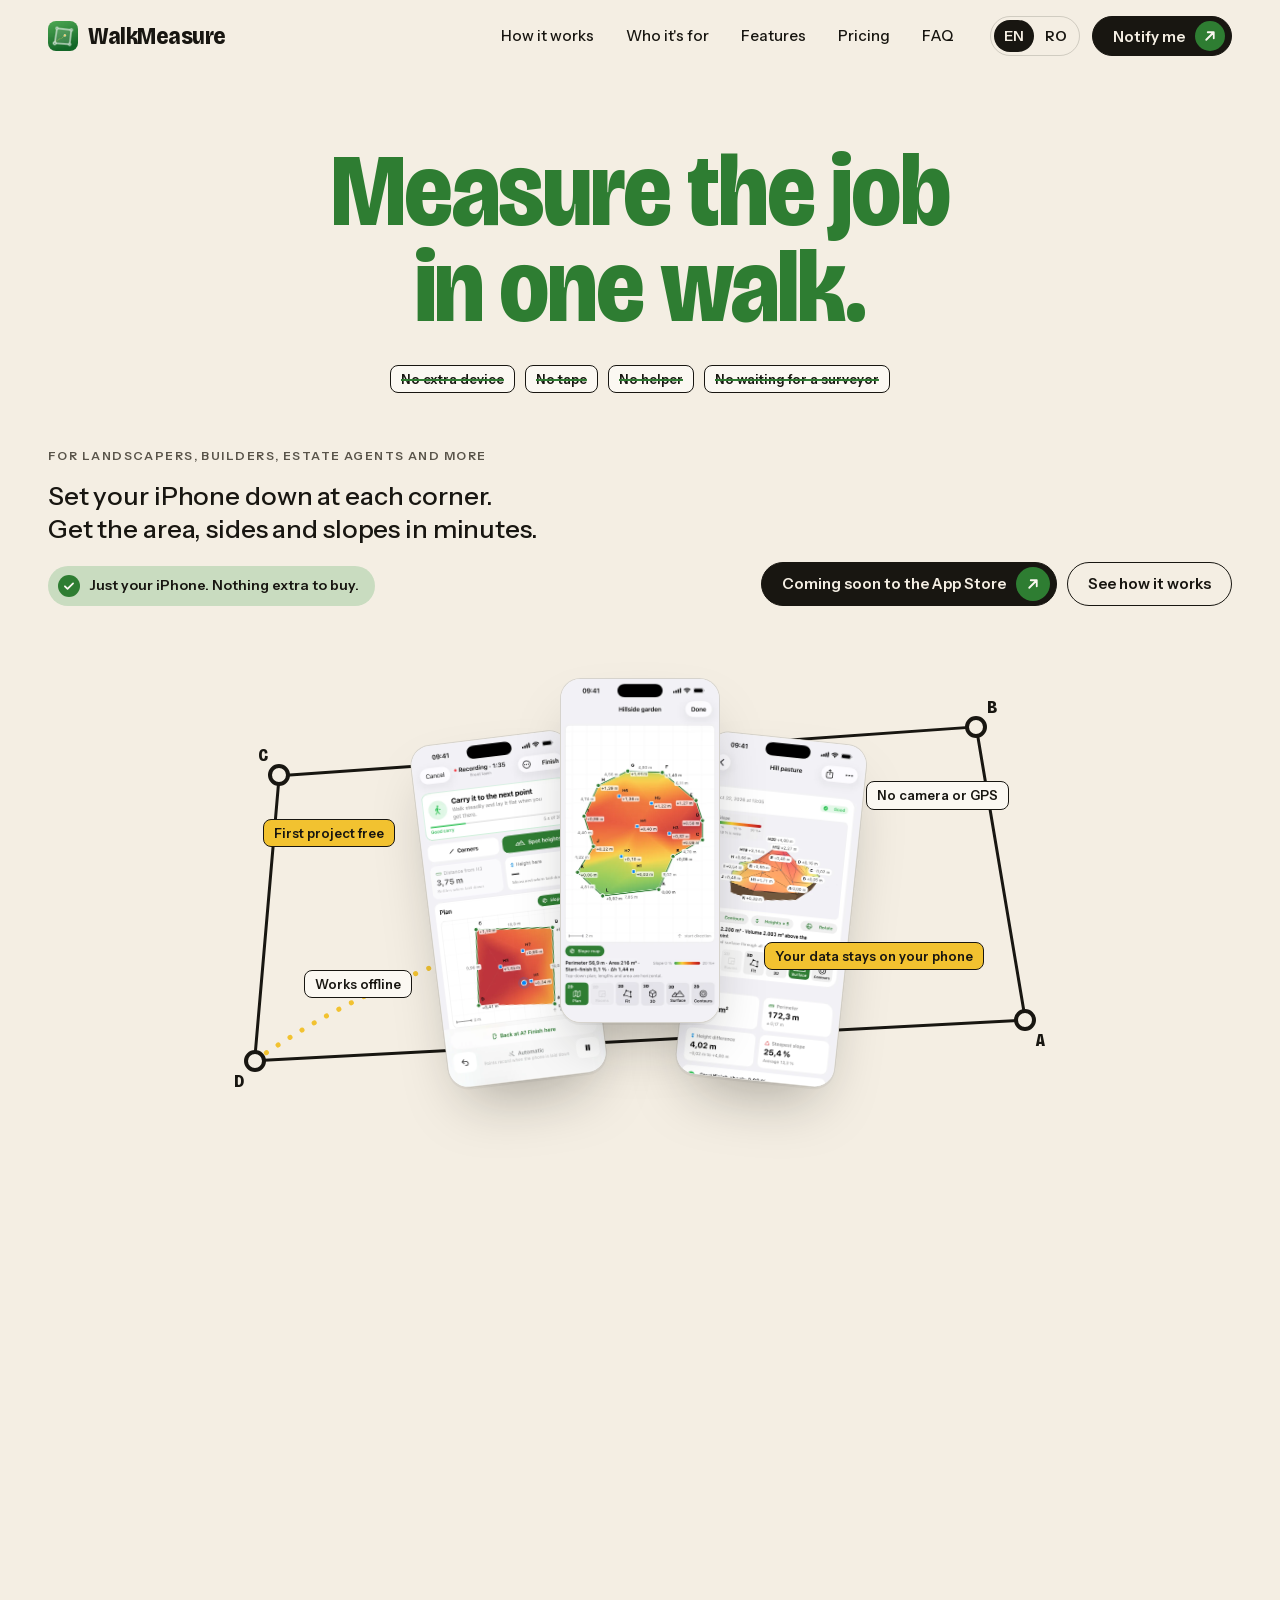
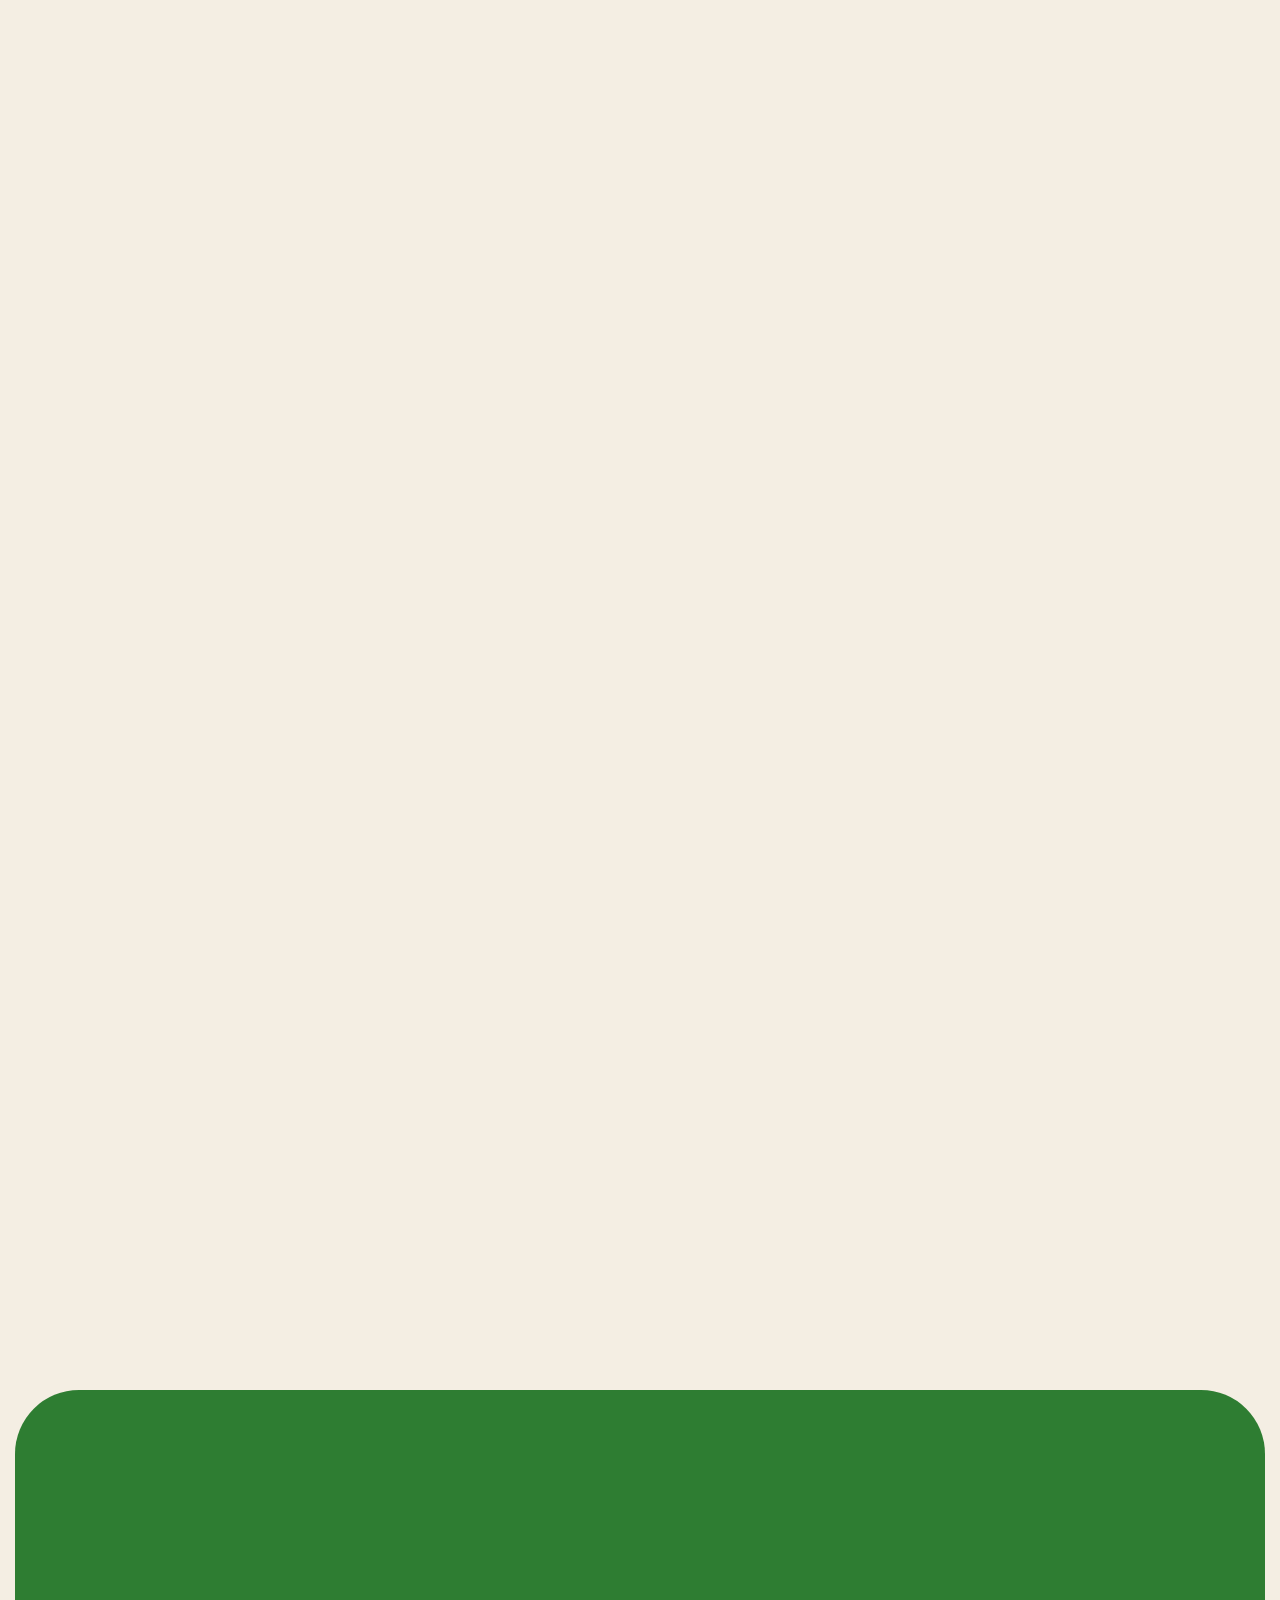
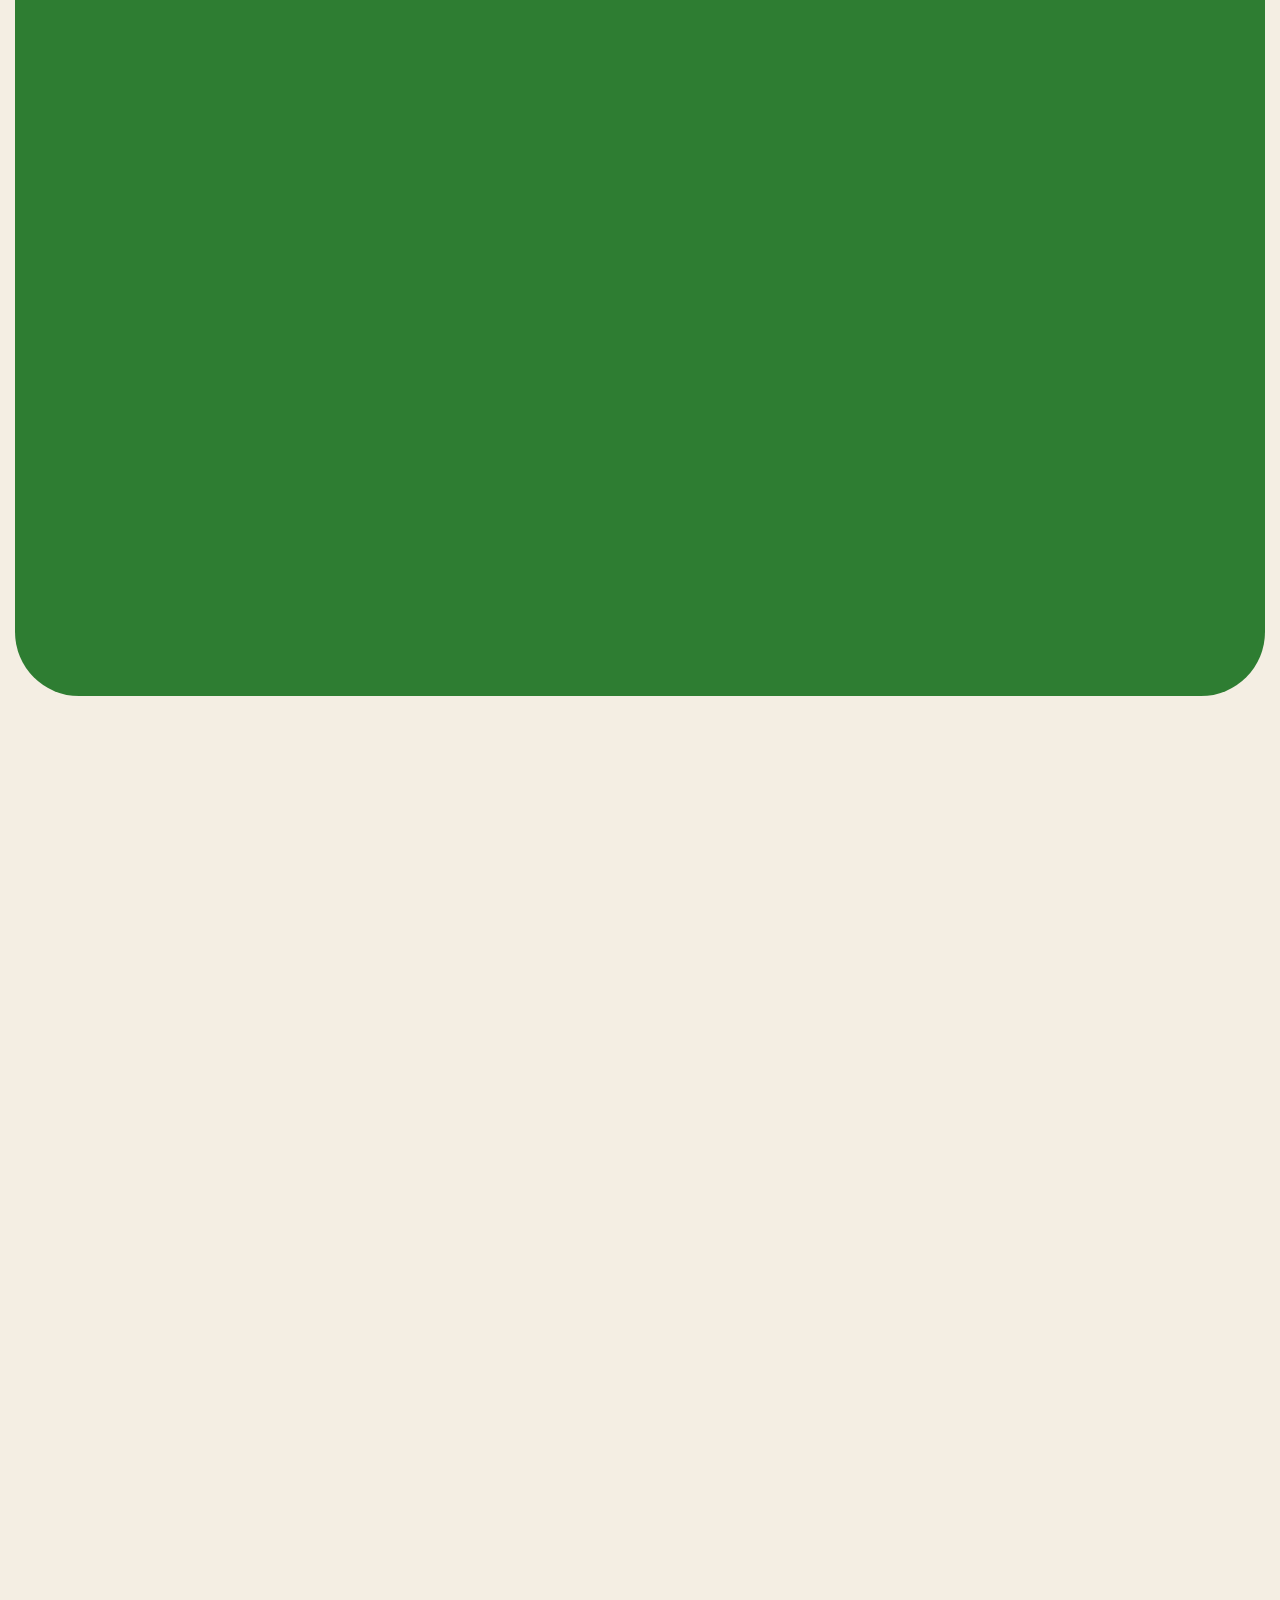
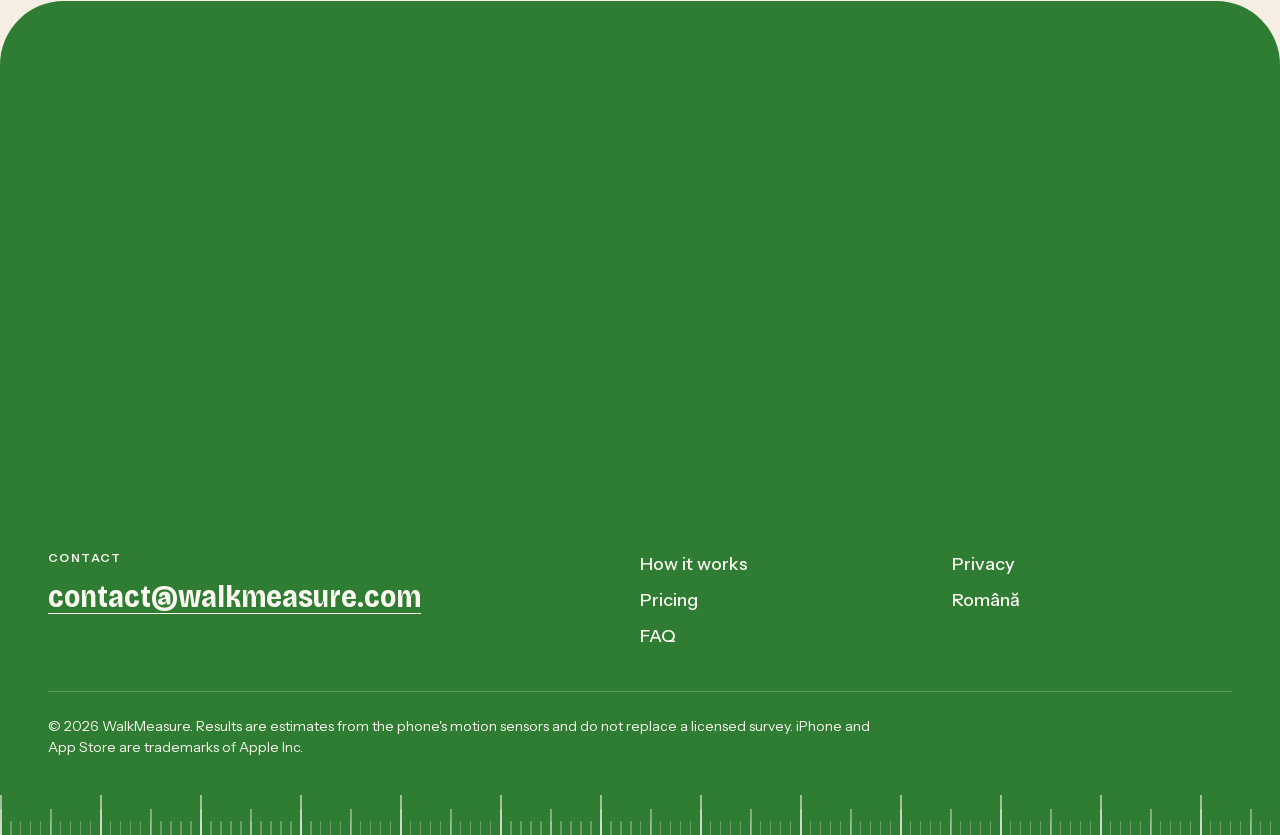
==== commit 5bbebd1b: "Website: strict Content-Security-Policy, security.txt, Cloudflare guide Inline scripts move to asset" ====
--- a/en/index.html
+++ b/en/index.html
@@ -2,12 +2,14 @@
 <html lang="en">
 <head>
   <meta charset="utf-8">
+  <meta http-equiv="Content-Security-Policy" content="default-src 'none'; script-src 'self'; style-src 'self'; img-src 'self'; font-src 'self'; media-src 'self'; base-uri 'none'; form-action 'none'; upgrade-insecure-requests">
+  <meta name="referrer" content="strict-origin-when-cross-origin">
   <title>WalkMeasure</title>
   <link rel="icon" href="/assets/favicon.svg" type="image/svg+xml">
   <!-- This address moved; old links keep working by forwarding to the new one. -->
   <link rel="canonical" href="https://walkmeasure.com/">
+  <script src="/assets/forward.js" data-to="/"></script>
   <meta http-equiv="refresh" content="0; url=/">
-  <script>location.replace("/" + location.hash);</script>
 </head>
 <body>
   <p>This page has moved to <a href="/">walkmeasure.com</a></p>
